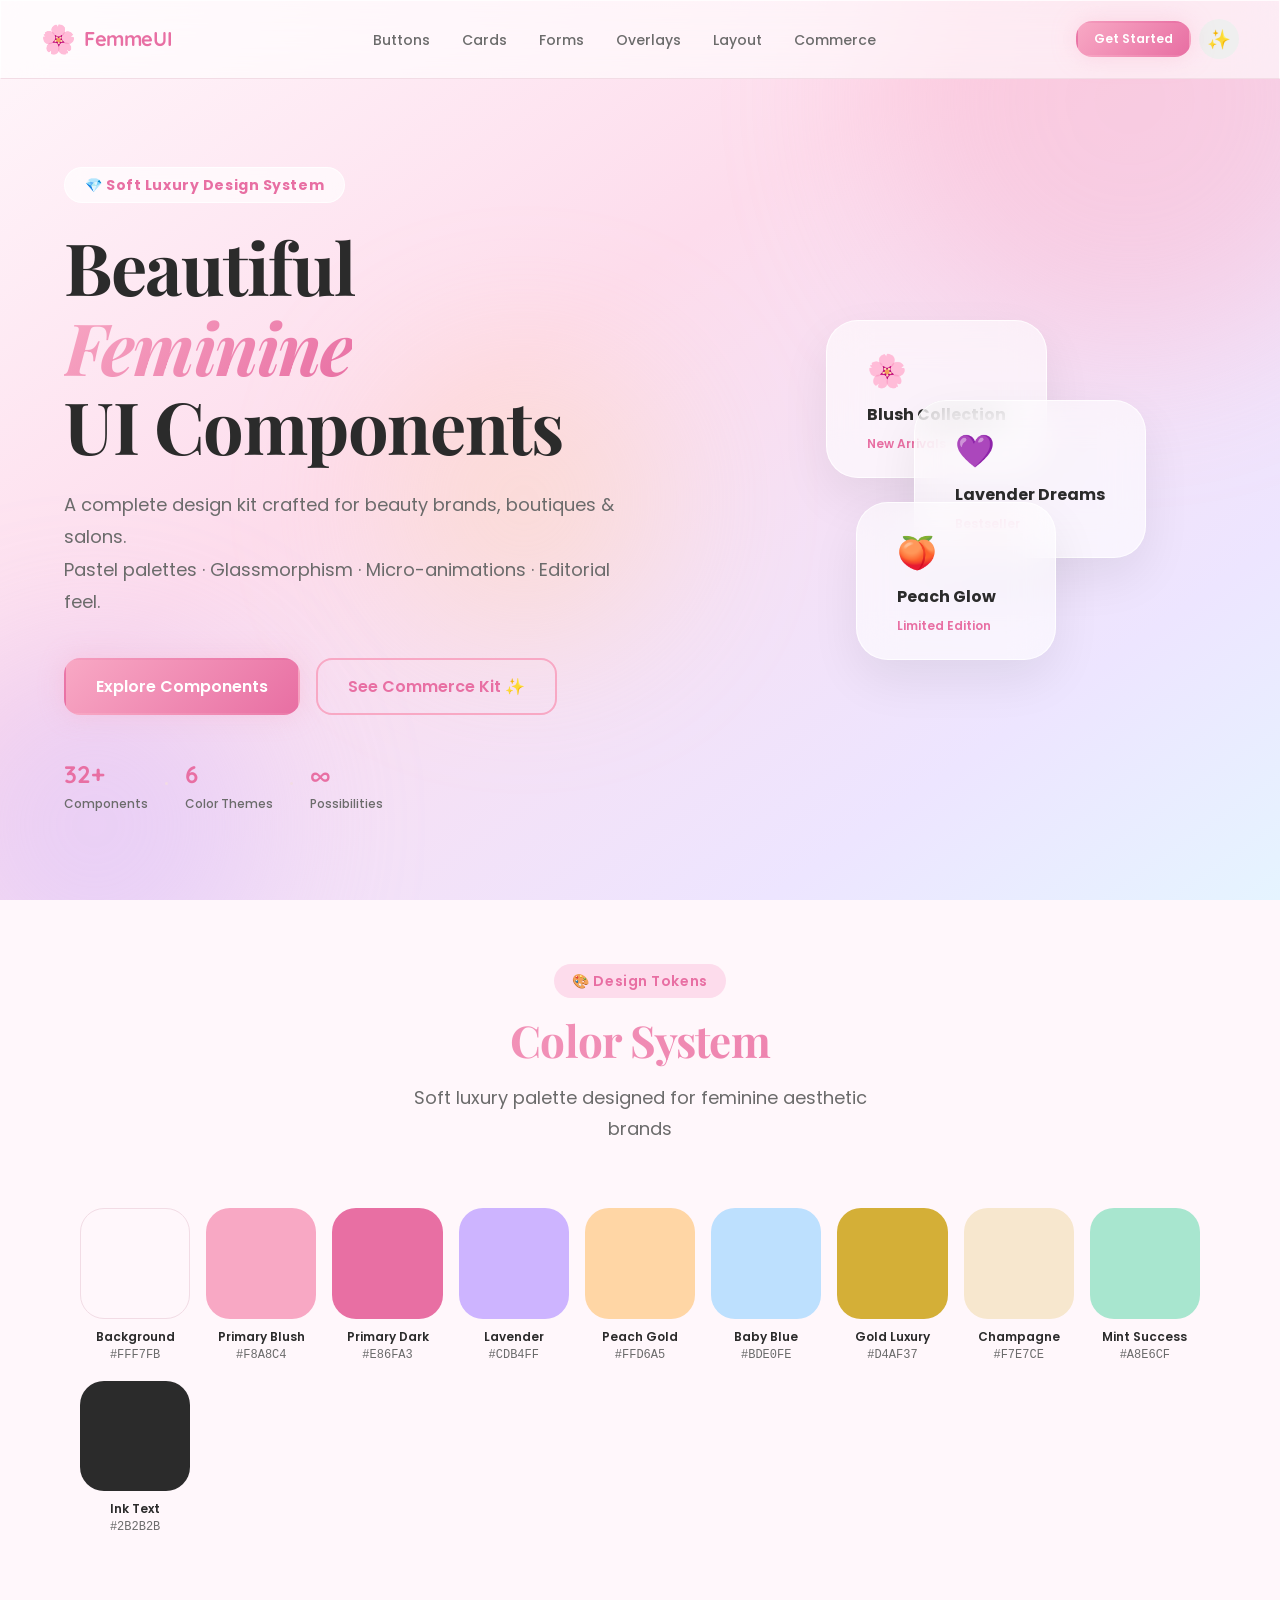
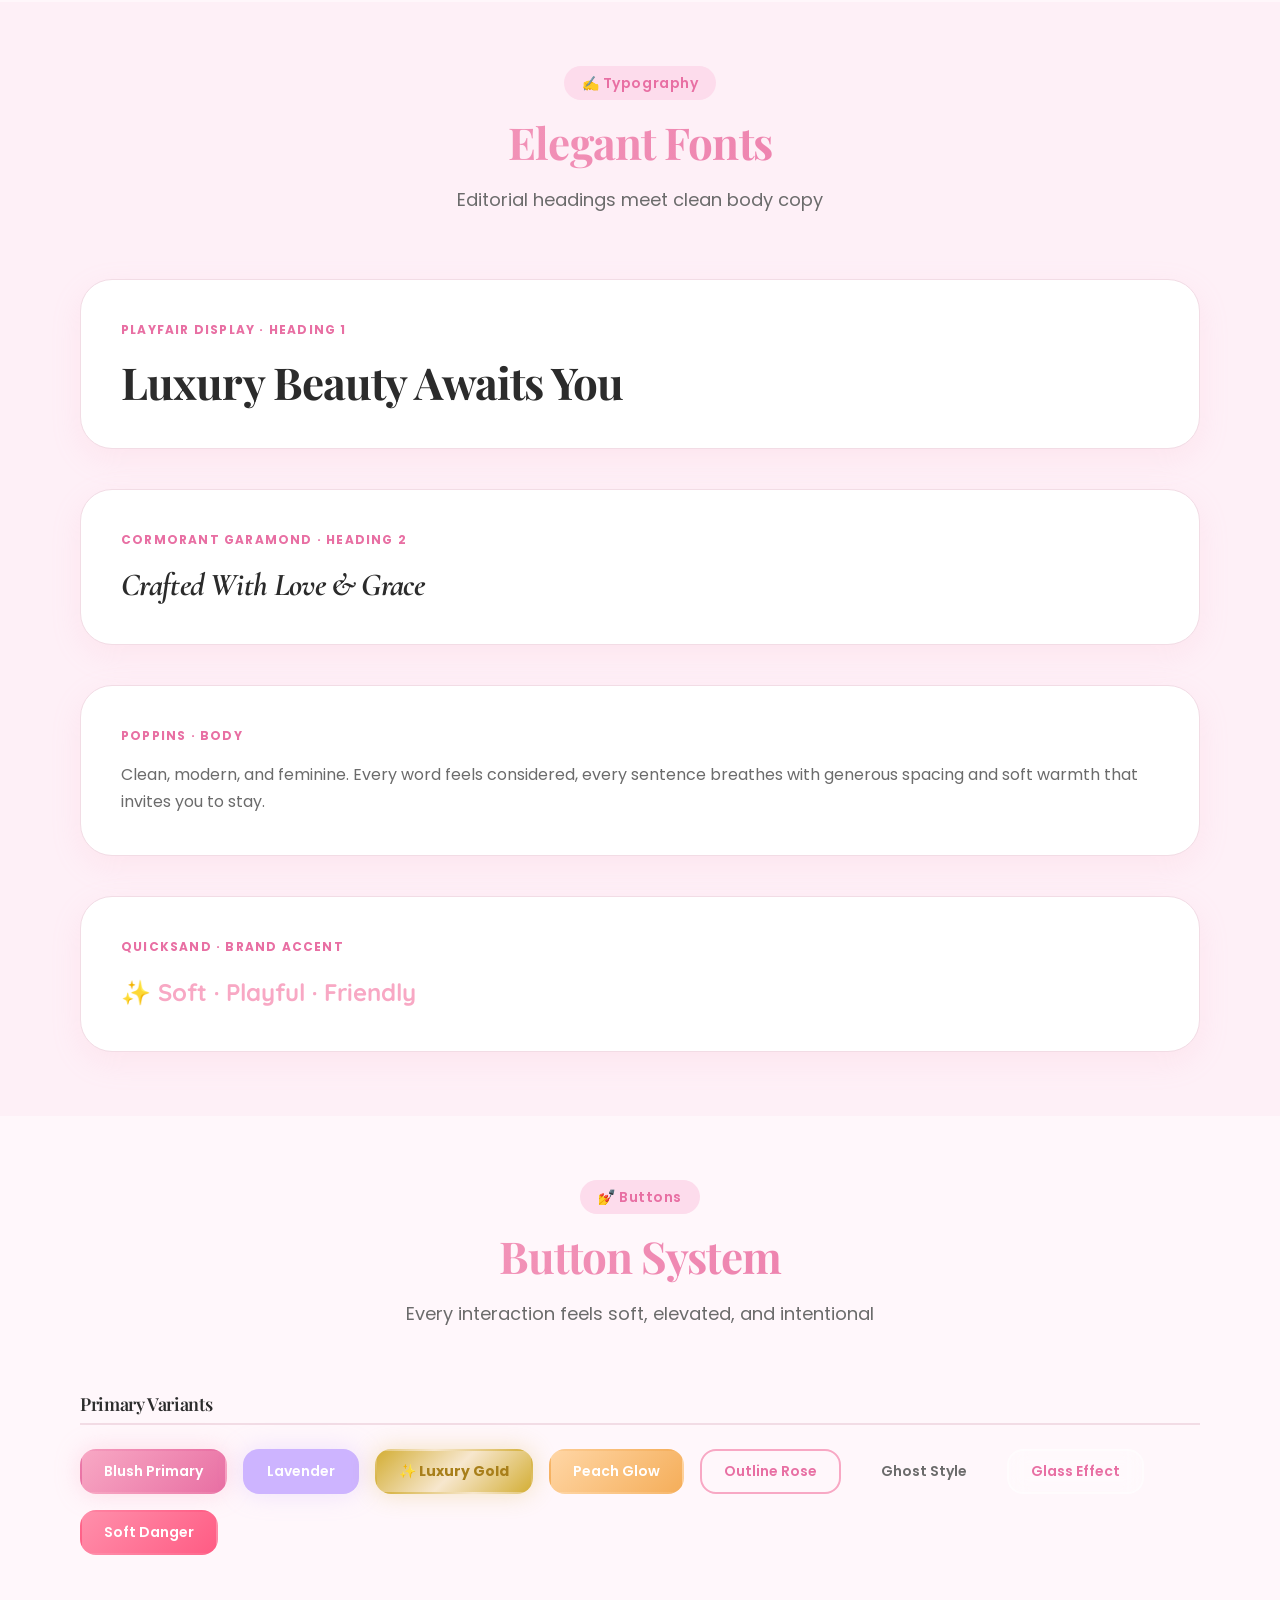
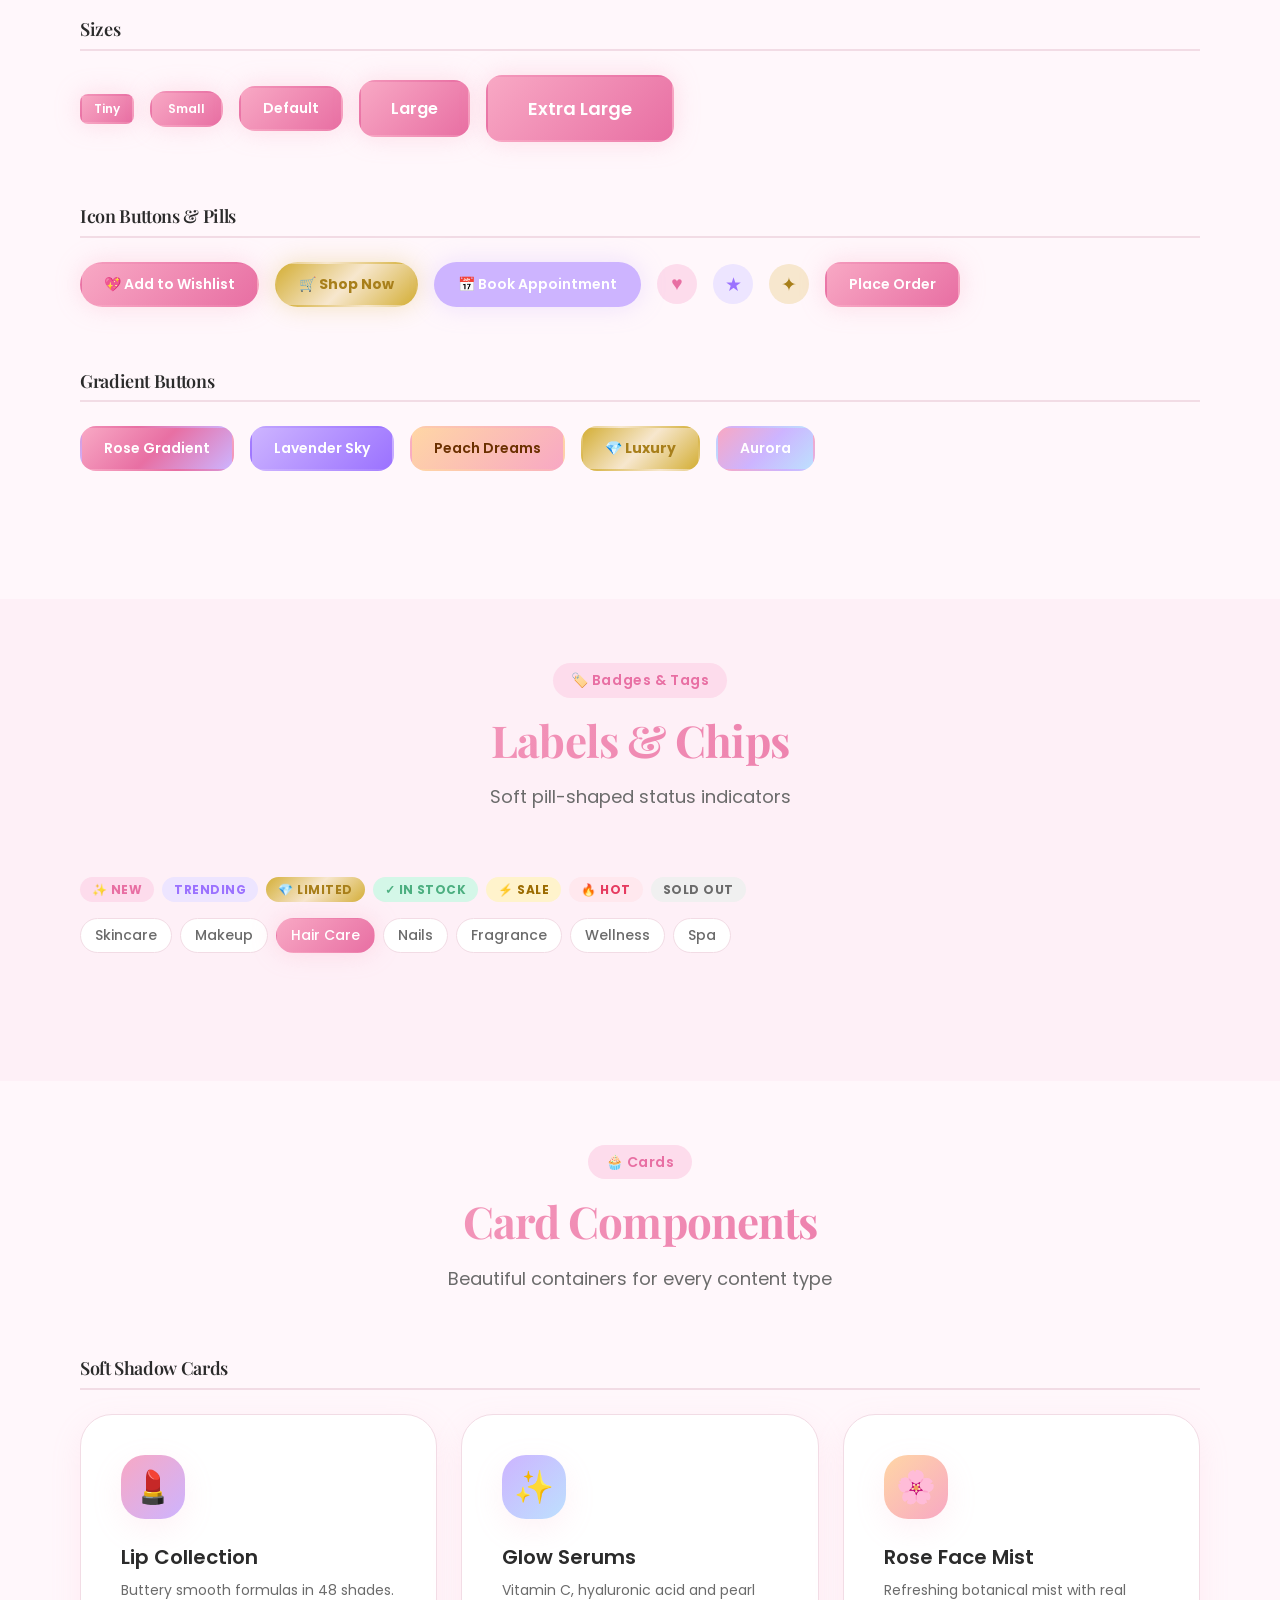
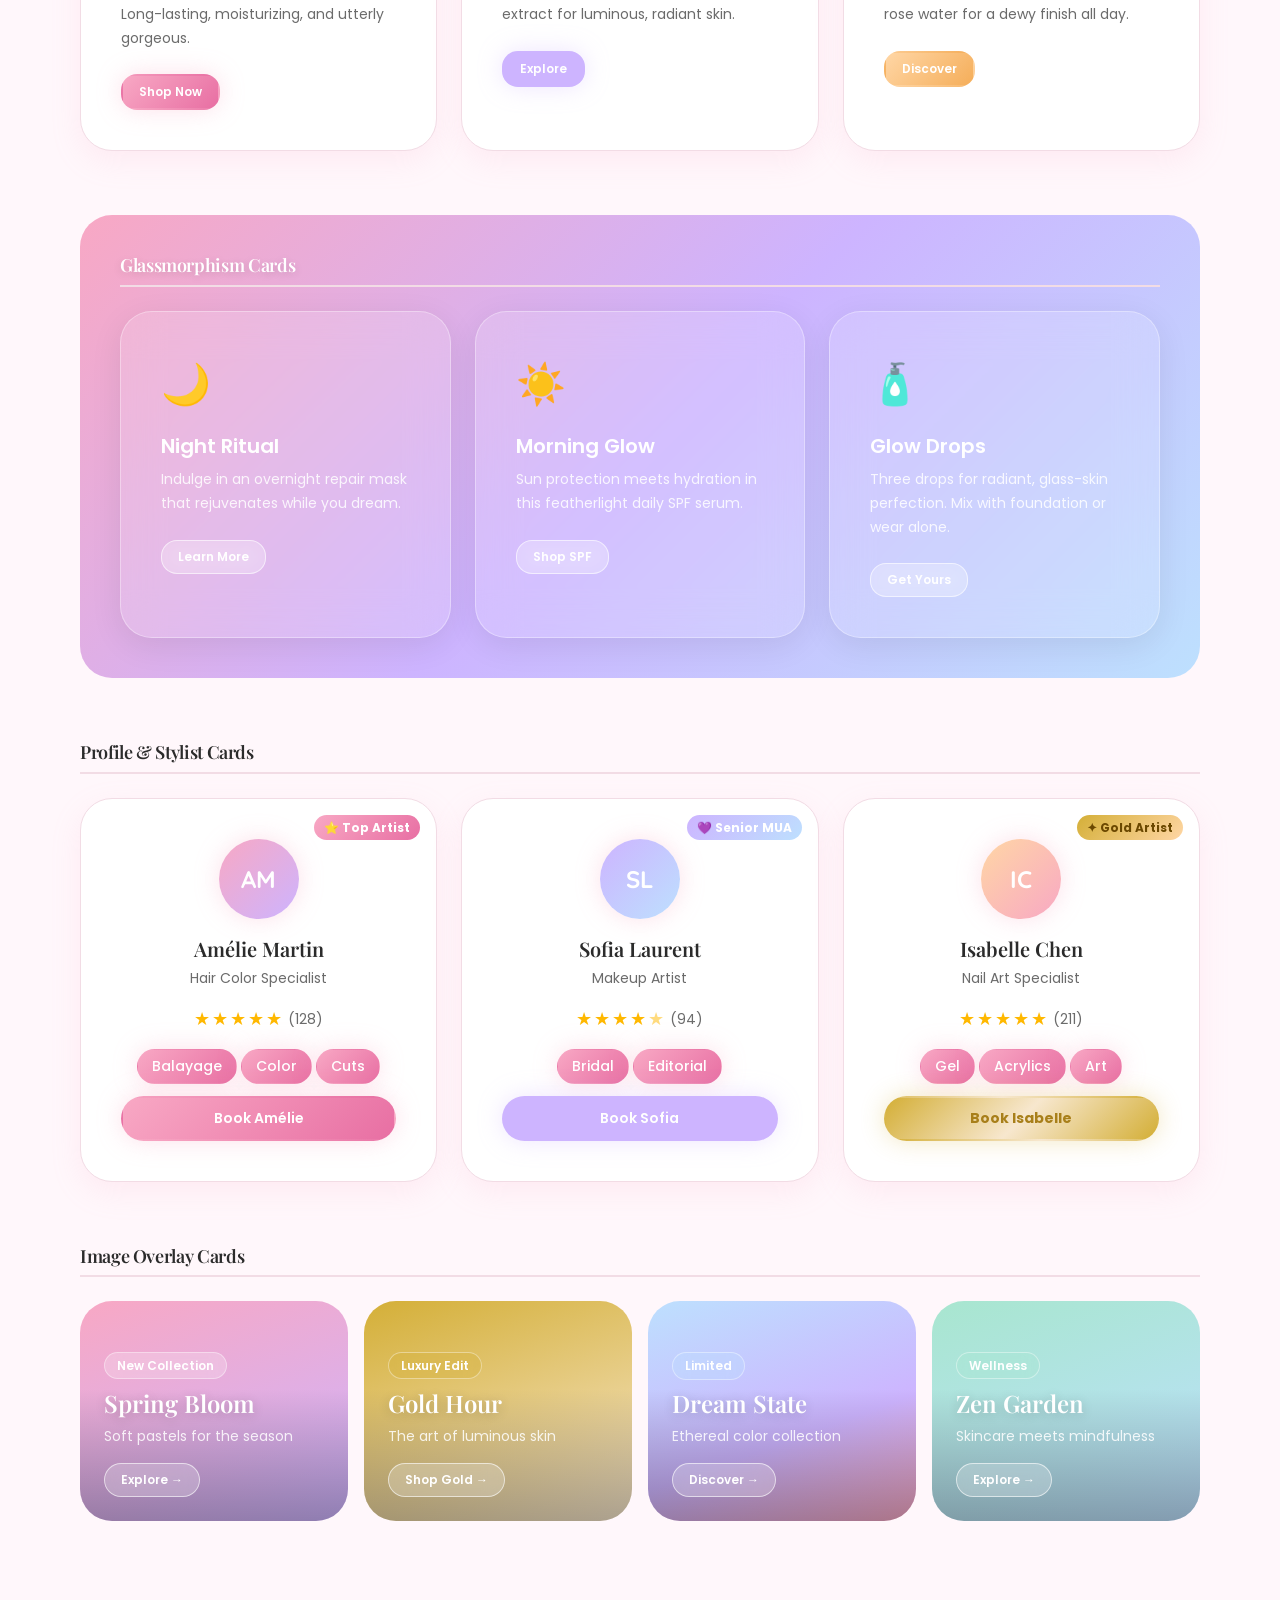
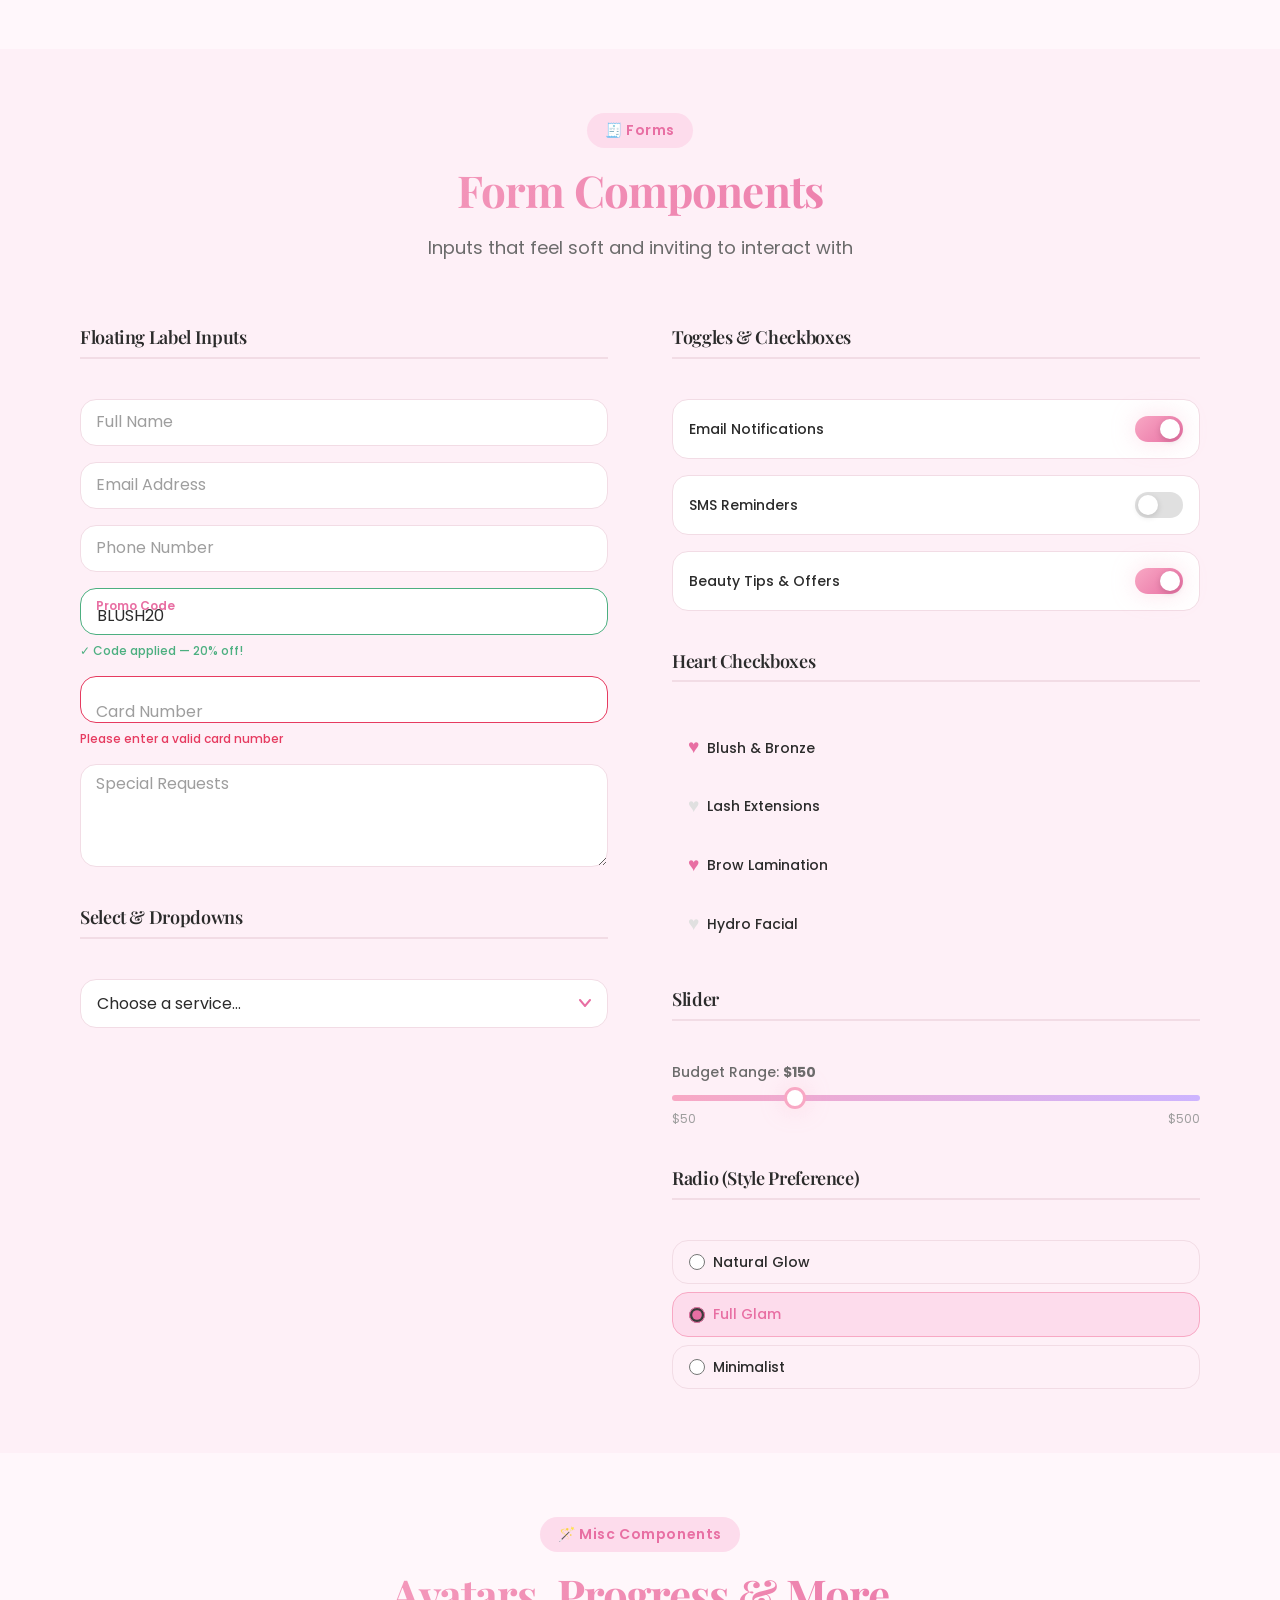
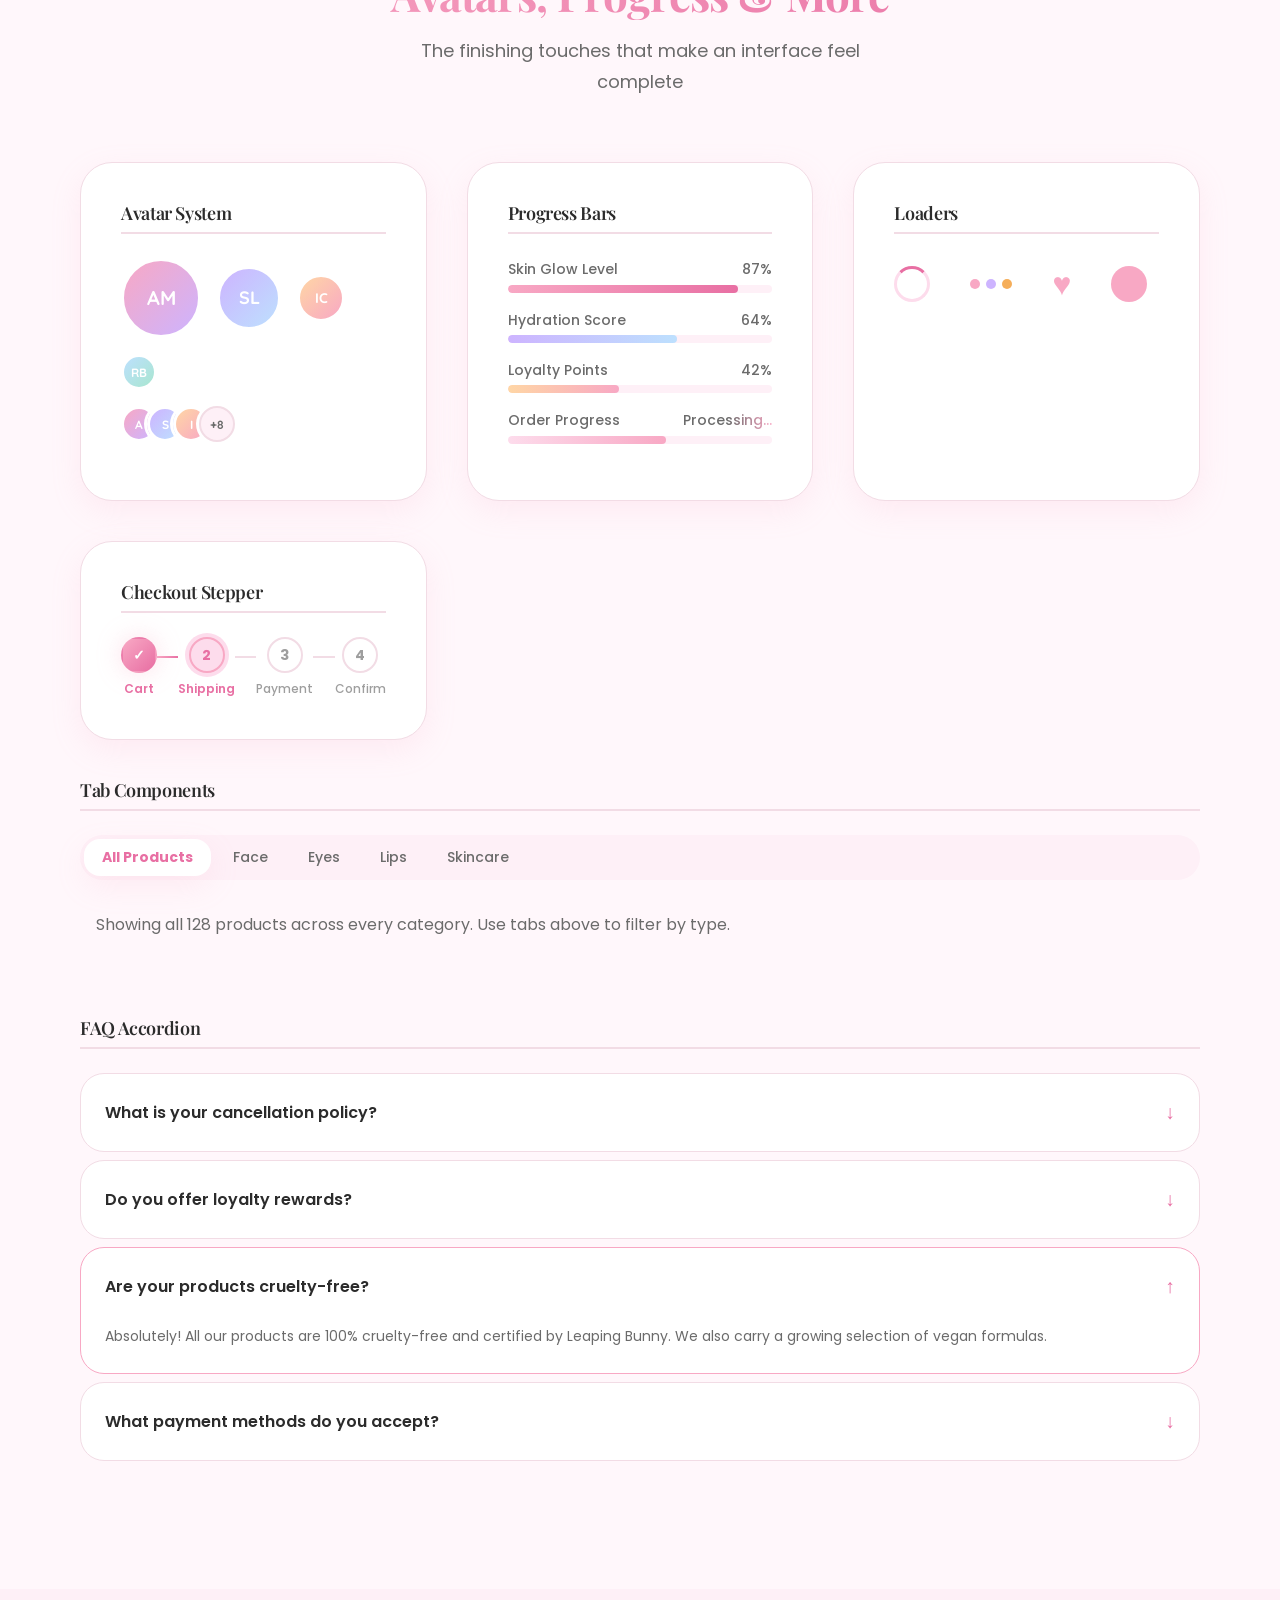
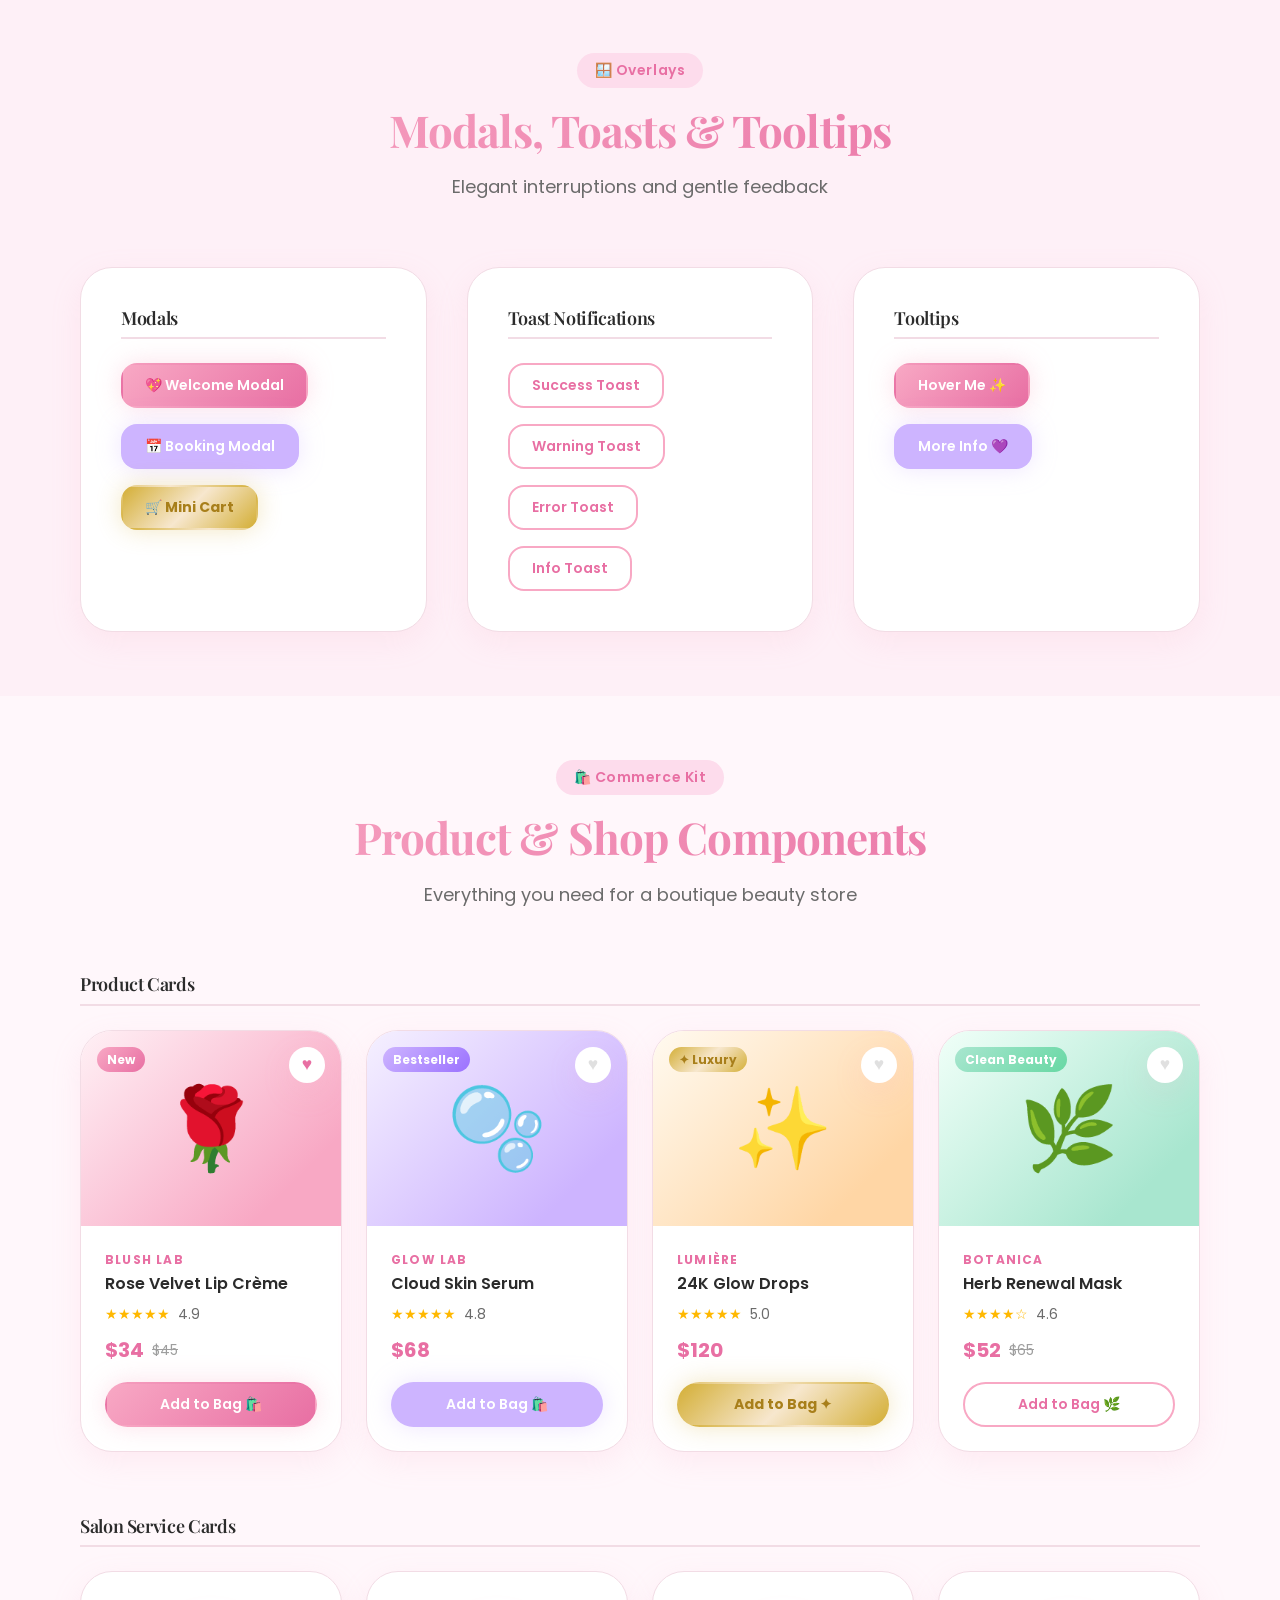
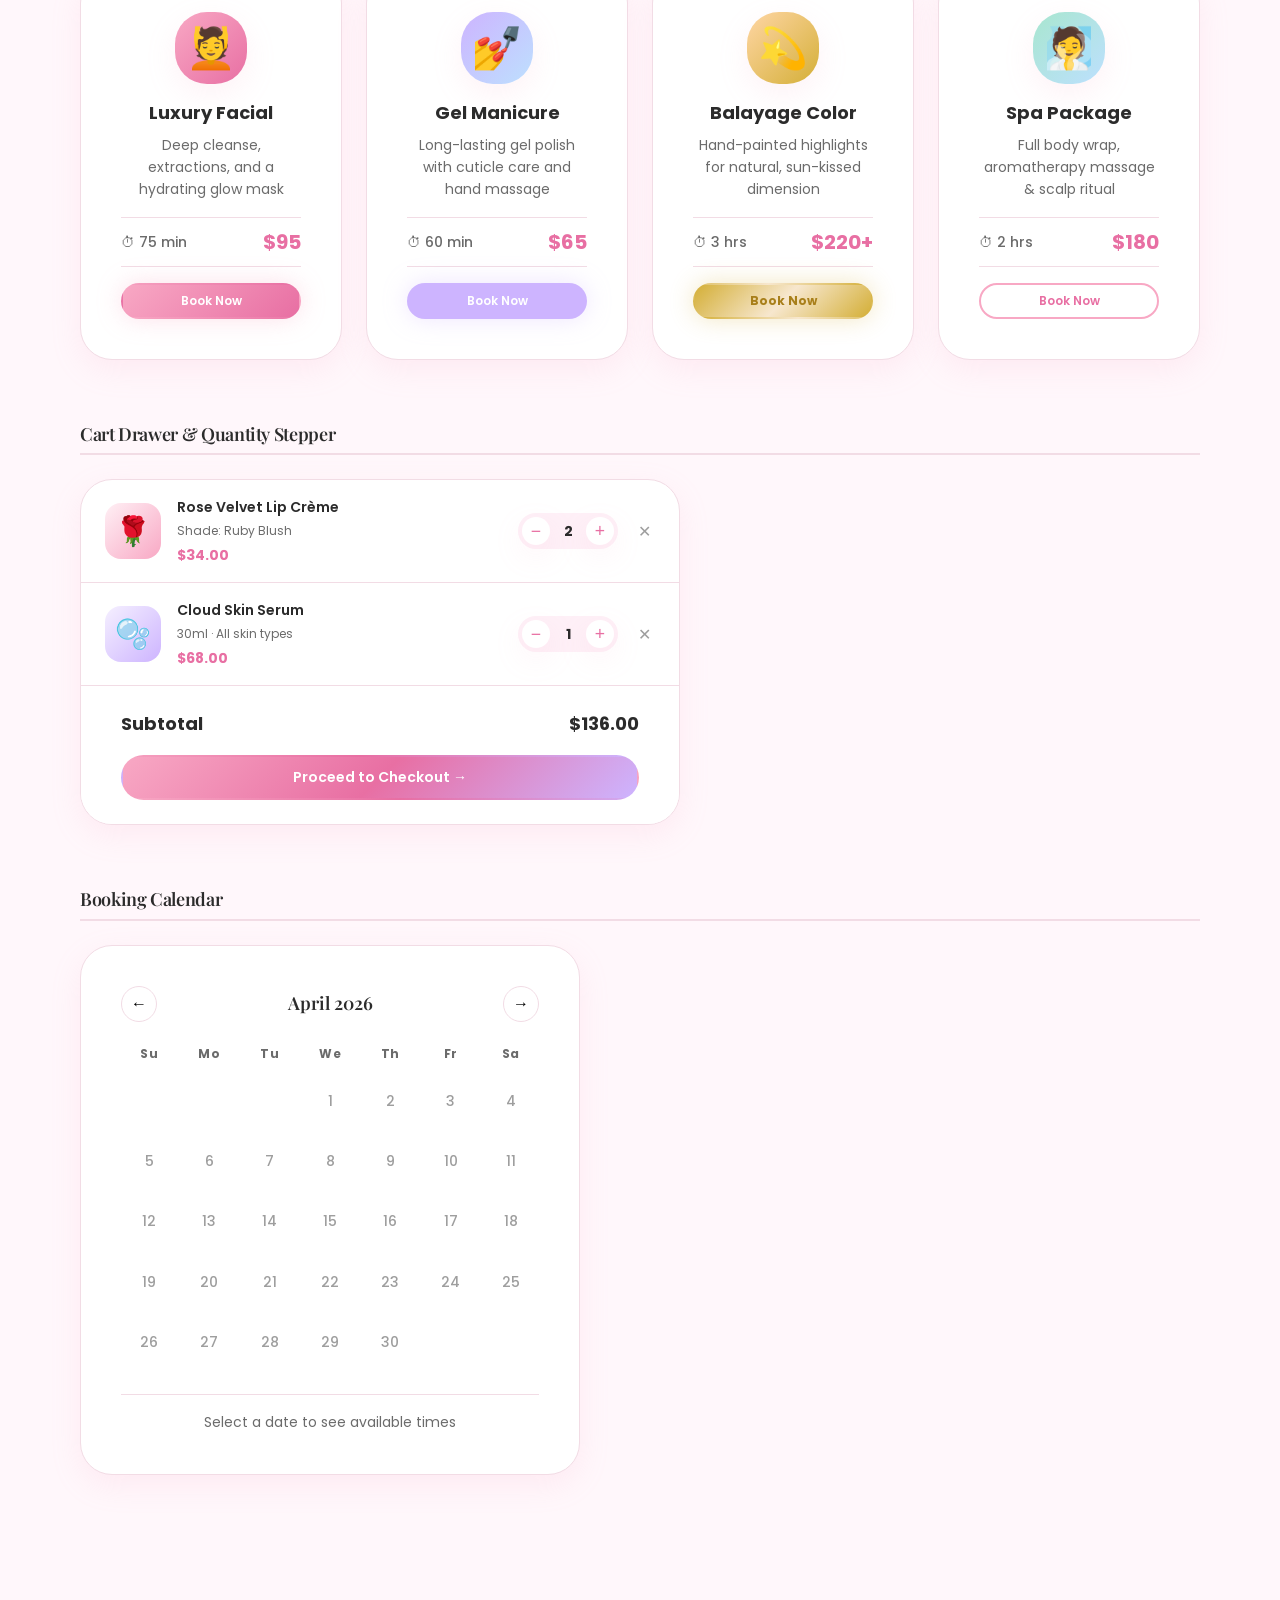
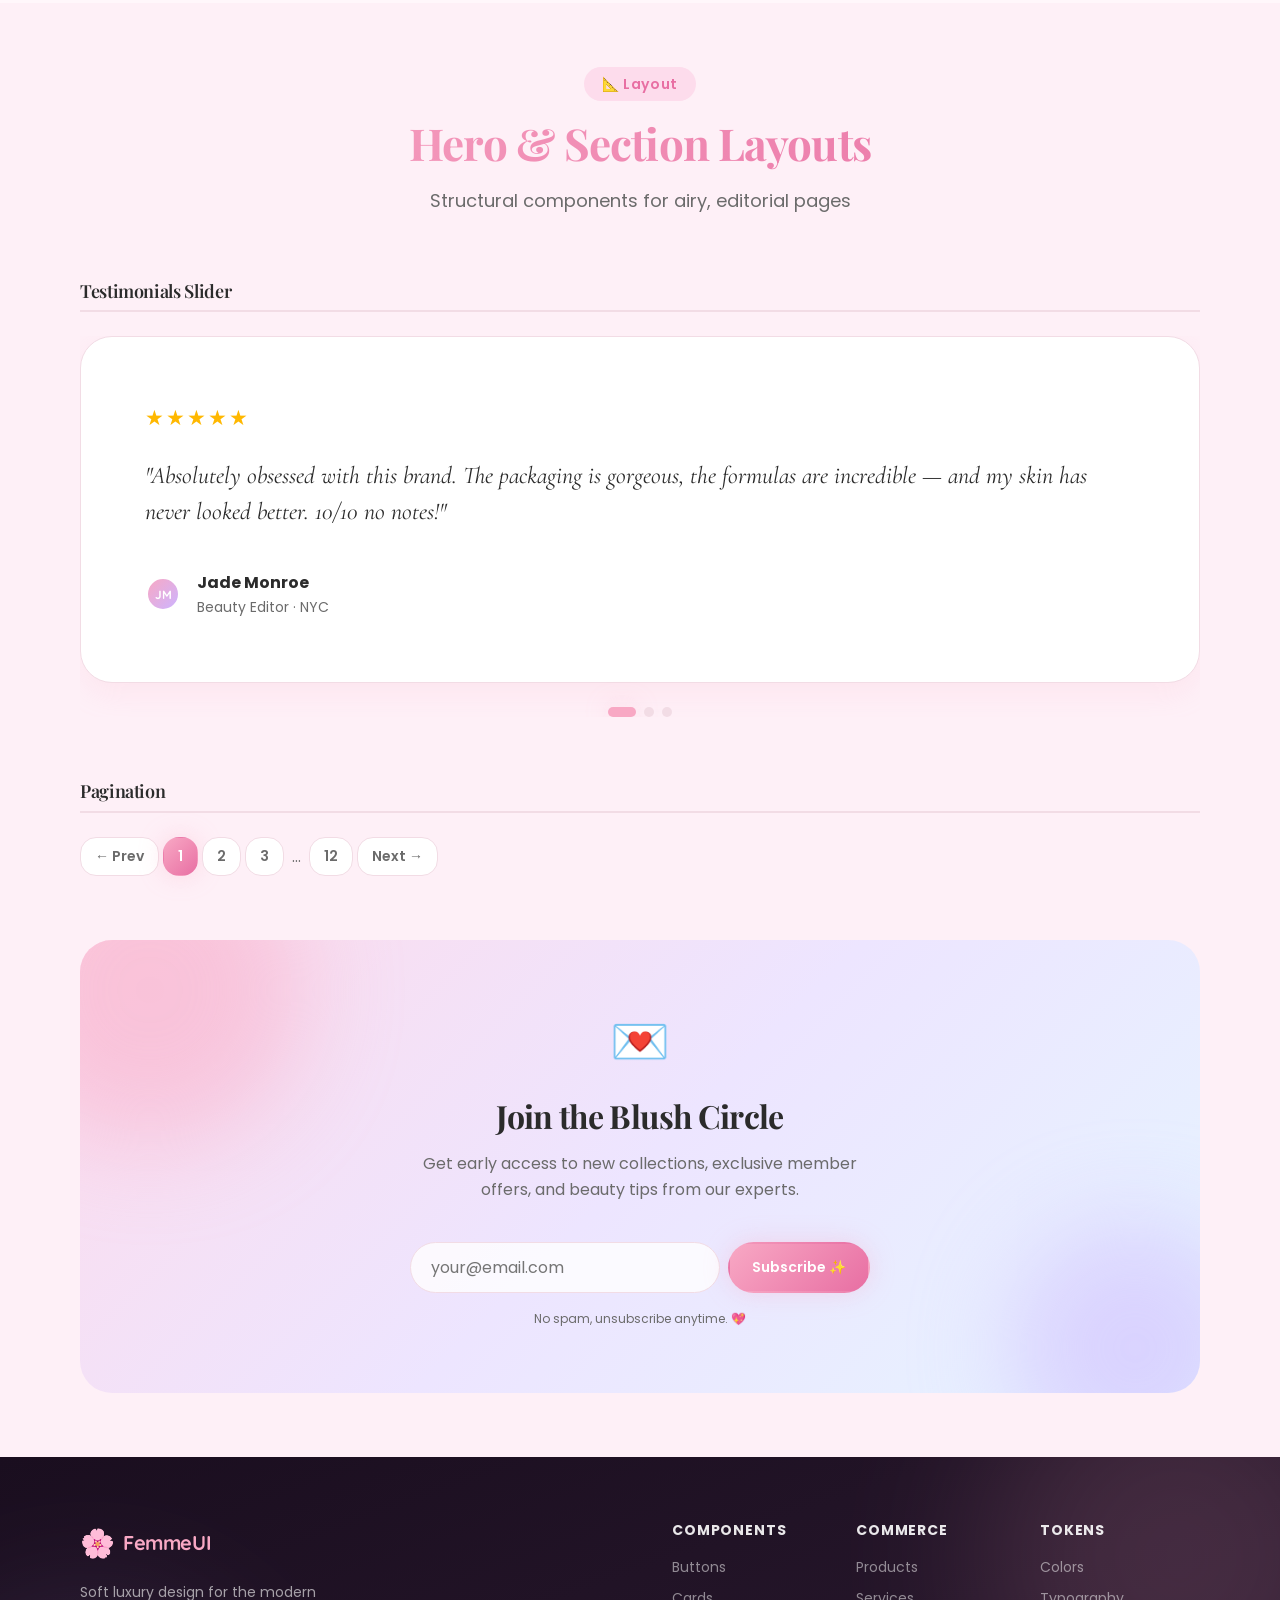
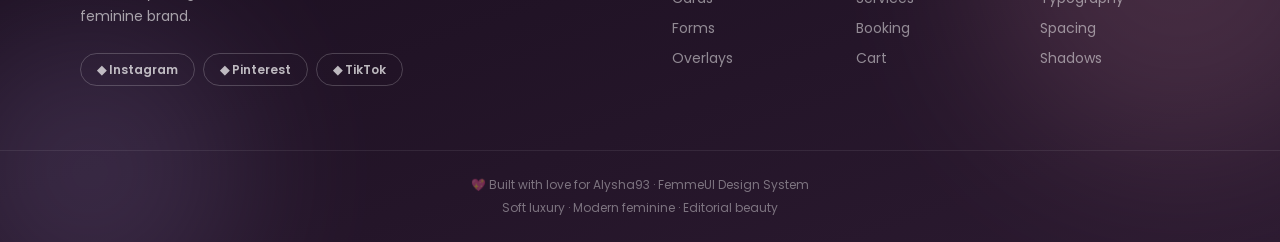
==== index.html @ 5ead7bf0 "Initial commit FemmeUI Soft Luxury Feminine Design System" ====
<!DOCTYPE html>
<html lang="en">
<head>
  <meta charset="UTF-8" />
  <meta name="viewport" content="width=device-width, initial-scale=1.0" />
  <title>💖 Feminine UI Kit — Soft Luxury Design System</title>
  <meta name="description" content="A full feminine UI design system featuring soft luxury components, pastel gradients, glassmorphism, and elegant typography for beauty, boutique, and fashion brands." />
  <link rel="preconnect" href="https://fonts.googleapis.com" />
  <link rel="preconnect" href="https://fonts.gstatic.com" crossorigin />
  <link href="https://fonts.googleapis.com/css2?family=Playfair+Display:ital,wght@0,400;0,600;0,700;1,400;1,600&family=Cormorant+Garamond:ital,wght@0,300;0,400;0,600;1,300;1,400&family=Poppins:wght@300;400;500;600;700&family=Quicksand:wght@400;500;600;700&display=swap" rel="stylesheet" />
  <link rel="stylesheet" href="css/tokens.css" />
  <link rel="stylesheet" href="css/base.css" />
  <link rel="stylesheet" href="css/components.css" />
  <link rel="stylesheet" href="css/animations.css" />
  <link rel="stylesheet" href="css/layout.css" />
</head>
<body>

  <!-- ===== NAVBAR ===== -->
  <nav class="navbar glass" id="main-navbar">
    <div class="navbar-brand">
      <span class="brand-icon">🌸</span>
      <span class="brand-name">FemmeUI</span>
    </div>
    <ul class="navbar-links">
      <li><a href="#buttons" class="nav-link">Buttons</a></li>
      <li><a href="#cards" class="nav-link">Cards</a></li>
      <li><a href="#forms" class="nav-link">Forms</a></li>
      <li><a href="#overlays" class="nav-link">Overlays</a></li>
      <li><a href="#layout" class="nav-link">Layout</a></li>
      <li><a href="#commerce" class="nav-link">Commerce</a></li>
    </ul>
    <div class="navbar-actions">
      <button class="btn btn-primary btn-sm" onclick="openModal('welcome-modal')">Get Started</button>
      <button class="btn-icon" id="theme-toggle" onclick="toggleTheme()" title="Toggle theme">✨</button>
    </div>
    <button class="mobile-menu-btn" onclick="toggleMobileMenu()" id="mobile-menu-btn">☰</button>
  </nav>

  <!-- Mobile Menu -->
  <div class="mobile-menu" id="mobile-menu">
    <a href="#buttons" class="mobile-nav-link" onclick="closeMobileMenu()">Buttons</a>
    <a href="#cards" class="mobile-nav-link" onclick="closeMobileMenu()">Cards</a>
    <a href="#forms" class="mobile-nav-link" onclick="closeMobileMenu()">Forms</a>
    <a href="#overlays" class="mobile-nav-link" onclick="closeMobileMenu()">Overlays</a>
    <a href="#layout" class="mobile-nav-link" onclick="closeMobileMenu()">Layout</a>
    <a href="#commerce" class="mobile-nav-link" onclick="closeMobileMenu()">Commerce</a>
  </div>

  <!-- ===== HERO SECTION ===== -->
  <section class="hero" id="hero">
    <div class="hero-bg-orbs">
      <div class="orb orb-1"></div>
      <div class="orb orb-2"></div>
      <div class="orb orb-3"></div>
    </div>
    <div class="hero-content reveal">
      <div class="hero-badge">
        <span>💎 Soft Luxury Design System</span>
      </div>
      <h1 class="hero-title">
        Beautiful <em>Feminine</em><br/>UI Components
      </h1>
      <p class="hero-subtitle">
        A complete design kit crafted for beauty brands, boutiques &amp; salons.<br/>
        Pastel palettes · Glassmorphism · Micro-animations · Editorial feel.
      </p>
      <div class="hero-actions">
        <button class="btn btn-primary btn-lg" onclick="document.getElementById('buttons').scrollIntoView({behavior:'smooth'})">
          Explore Components
        </button>
        <button class="btn btn-outline btn-lg" onclick="document.getElementById('commerce').scrollIntoView({behavior:'smooth'})">
          See Commerce Kit ✨
        </button>
      </div>
      <div class="hero-stats">
        <div class="stat-item"><span class="stat-num">32+</span><span class="stat-label">Components</span></div>
        <div class="stat-dot">·</div>
        <div class="stat-item"><span class="stat-num">6</span><span class="stat-label">Color Themes</span></div>
        <div class="stat-dot">·</div>
        <div class="stat-item"><span class="stat-num">∞</span><span class="stat-label">Possibilities</span></div>
      </div>
    </div>
    <div class="hero-visual reveal-delay">
      <div class="hero-card-stack">
        <div class="floating-card card-1 glass">
          <div class="fc-icon">🌸</div>
          <div class="fc-text">Blush Collection</div>
          <div class="fc-sub">New Arrivals</div>
        </div>
        <div class="floating-card card-2 glass">
          <div class="fc-icon">💜</div>
          <div class="fc-text">Lavender Dreams</div>
          <div class="fc-sub">Bestseller</div>
        </div>
        <div class="floating-card card-3 glass">
          <div class="fc-icon">🍑</div>
          <div class="fc-text">Peach Glow</div>
          <div class="fc-sub">Limited Edition</div>
        </div>
      </div>
    </div>
  </section>

  <!-- ===== COLOR SYSTEM ===== -->
  <section class="section" id="colors">
    <div class="container">
      <div class="section-header reveal">
        <div class="section-tag">🎨 Design Tokens</div>
        <h2 class="section-title">Color System</h2>
        <p class="section-subtitle">Soft luxury palette designed for feminine aesthetic brands</p>
      </div>
      <div class="color-grid reveal">
        <div class="color-swatch" style="--swatch:#FFF7FB">
          <div class="swatch-color" style="background:#FFF7FB;border:1px solid #F2DCE5"></div>
          <div class="swatch-name">Background</div>
          <div class="swatch-hex">#FFF7FB</div>
        </div>
        <div class="color-swatch" style="--swatch:#F8A8C4">
          <div class="swatch-color" style="background:#F8A8C4"></div>
          <div class="swatch-name">Primary Blush</div>
          <div class="swatch-hex">#F8A8C4</div>
        </div>
        <div class="color-swatch">
          <div class="swatch-color" style="background:#E86FA3"></div>
          <div class="swatch-name">Primary Dark</div>
          <div class="swatch-hex">#E86FA3</div>
        </div>
        <div class="color-swatch">
          <div class="swatch-color" style="background:#CDB4FF"></div>
          <div class="swatch-name">Lavender</div>
          <div class="swatch-hex">#CDB4FF</div>
        </div>
        <div class="color-swatch">
          <div class="swatch-color" style="background:#FFD6A5"></div>
          <div class="swatch-name">Peach Gold</div>
          <div class="swatch-hex">#FFD6A5</div>
        </div>
        <div class="color-swatch">
          <div class="swatch-color" style="background:#BDE0FE"></div>
          <div class="swatch-name">Baby Blue</div>
          <div class="swatch-hex">#BDE0FE</div>
        </div>
        <div class="color-swatch">
          <div class="swatch-color" style="background:#D4AF37"></div>
          <div class="swatch-name">Gold Luxury</div>
          <div class="swatch-hex">#D4AF37</div>
        </div>
        <div class="color-swatch">
          <div class="swatch-color" style="background:#F7E7CE"></div>
          <div class="swatch-name">Champagne</div>
          <div class="swatch-hex">#F7E7CE</div>
        </div>
        <div class="color-swatch">
          <div class="swatch-color" style="background:#A8E6CF"></div>
          <div class="swatch-name">Mint Success</div>
          <div class="swatch-hex">#A8E6CF</div>
        </div>
        <div class="color-swatch">
          <div class="swatch-color" style="background:#2B2B2B"></div>
          <div class="swatch-name">Ink Text</div>
          <div class="swatch-hex">#2B2B2B</div>
        </div>
      </div>
    </div>
  </section>

  <!-- ===== TYPOGRAPHY ===== -->
  <section class="section section-alt" id="typography">
    <div class="container">
      <div class="section-header reveal">
        <div class="section-tag">✍️ Typography</div>
        <h2 class="section-title">Elegant Fonts</h2>
        <p class="section-subtitle">Editorial headings meet clean body copy</p>
      </div>
      <div class="type-showcase reveal">
        <div class="type-sample">
          <div class="type-meta">Playfair Display · Heading 1</div>
          <h1 class="type-h1" style="font-family:'Playfair Display',serif">Luxury Beauty Awaits You</h1>
        </div>
        <div class="type-sample">
          <div class="type-meta">Cormorant Garamond · Heading 2</div>
          <h2 class="type-h2" style="font-family:'Cormorant Garamond',serif;font-style:italic">Crafted With Love &amp; Grace</h2>
        </div>
        <div class="type-sample">
          <div class="type-meta">Poppins · Body</div>
          <p class="type-body" style="font-family:'Poppins',sans-serif">Clean, modern, and feminine. Every word feels considered, every sentence breathes with generous spacing and soft warmth that invites you to stay.</p>
        </div>
        <div class="type-sample">
          <div class="type-meta">Quicksand · Brand Accent</div>
          <p class="type-brand" style="font-family:'Quicksand',sans-serif;font-weight:700;font-size:1.5rem;color:var(--primary)">✨ Soft · Playful · Friendly</p>
        </div>
      </div>
    </div>
  </section>

  <!-- ===== BUTTONS ===== -->
  <section class="section" id="buttons">
    <div class="container">
      <div class="section-header reveal">
        <div class="section-tag">💅 Buttons</div>
        <h2 class="section-title">Button System</h2>
        <p class="section-subtitle">Every interaction feels soft, elevated, and intentional</p>
      </div>

      <div class="component-group reveal">
        <h3 class="group-title">Primary Variants</h3>
        <div class="btn-showcase">
          <button class="btn btn-primary">Blush Primary</button>
          <button class="btn btn-secondary">Lavender</button>
          <button class="btn btn-gold">✨ Luxury Gold</button>
          <button class="btn btn-peach">Peach Glow</button>
          <button class="btn btn-outline">Outline Rose</button>
          <button class="btn btn-ghost">Ghost Style</button>
          <button class="btn btn-glass">Glass Effect</button>
          <button class="btn btn-danger">Soft Danger</button>
        </div>
      </div>

      <div class="component-group reveal">
        <h3 class="group-title">Sizes</h3>
        <div class="btn-showcase align-center">
          <button class="btn btn-primary btn-xs">Tiny</button>
          <button class="btn btn-primary btn-sm">Small</button>
          <button class="btn btn-primary">Default</button>
          <button class="btn btn-primary btn-lg">Large</button>
          <button class="btn btn-primary btn-xl">Extra Large</button>
        </div>
      </div>

      <div class="component-group reveal">
        <h3 class="group-title">Icon Buttons &amp; Pills</h3>
        <div class="btn-showcase">
          <button class="btn btn-primary btn-pill">💖 Add to Wishlist</button>
          <button class="btn btn-gold btn-pill">🛒 Shop Now</button>
          <button class="btn btn-secondary btn-pill">📅 Book Appointment</button>
          <button class="btn-icon btn-icon-primary">♥</button>
          <button class="btn-icon btn-icon-secondary">★</button>
          <button class="btn-icon btn-icon-gold">✦</button>
          <button class="btn btn-primary btn-loading" id="loading-btn" onclick="triggerLoadingDemo()">
            <span class="btn-text">Place Order</span>
            <span class="btn-spinner hidden"></span>
          </button>
        </div>
      </div>

      <div class="component-group reveal">
        <h3 class="group-title">Gradient Buttons</h3>
        <div class="btn-showcase">
          <button class="btn btn-gradient-rose">Rose Gradient</button>
          <button class="btn btn-gradient-lavender">Lavender Sky</button>
          <button class="btn btn-gradient-peach">Peach Dreams</button>
          <button class="btn btn-gradient-luxury">💎 Luxury</button>
          <button class="btn btn-gradient-aurora">Aurora</button>
        </div>
      </div>
    </div>
  </section>

  <!-- ===== BADGES & TAGS ===== -->
  <section class="section section-alt" id="badges">
    <div class="container">
      <div class="section-header reveal">
        <div class="section-tag">🏷️ Badges & Tags</div>
        <h2 class="section-title">Labels &amp; Chips</h2>
        <p class="section-subtitle">Soft pill-shaped status indicators</p>
      </div>
      <div class="component-group reveal">
        <div class="badge-showcase">
          <span class="badge badge-primary">✨ New</span>
          <span class="badge badge-secondary">Trending</span>
          <span class="badge badge-gold">💎 Limited</span>
          <span class="badge badge-success">✓ In Stock</span>
          <span class="badge badge-warning">⚡ Sale</span>
          <span class="badge badge-danger">🔥 Hot</span>
          <span class="badge badge-muted">Sold Out</span>
        </div>
        <div class="tag-showcase">
          <span class="tag" onclick="toggleTag(this)">Skincare</span>
          <span class="tag" onclick="toggleTag(this)">Makeup</span>
          <span class="tag active" onclick="toggleTag(this)">Hair Care</span>
          <span class="tag" onclick="toggleTag(this)">Nails</span>
          <span class="tag" onclick="toggleTag(this)">Fragrance</span>
          <span class="tag" onclick="toggleTag(this)">Wellness</span>
          <span class="tag" onclick="toggleTag(this)">Spa</span>
        </div>
      </div>
    </div>
  </section>

  <!-- ===== CARDS ===== -->
  <section class="section" id="cards">
    <div class="container">
      <div class="section-header reveal">
        <div class="section-tag">🧁 Cards</div>
        <h2 class="section-title">Card Components</h2>
        <p class="section-subtitle">Beautiful containers for every content type</p>
      </div>

      <!-- Standard Cards -->
      <div class="component-group reveal">
        <h3 class="group-title">Soft Shadow Cards</h3>
        <div class="card-grid">
          <div class="card card-soft">
            <div class="card-icon-wrap" style="background:linear-gradient(135deg,#F8A8C4,#CDB4FF)">💄</div>
            <h4 class="card-title">Lip Collection</h4>
            <p class="card-text">Buttery smooth formulas in 48 shades. Long-lasting, moisturizing, and utterly gorgeous.</p>
            <button class="btn btn-primary btn-sm">Shop Now</button>
          </div>
          <div class="card card-soft">
            <div class="card-icon-wrap" style="background:linear-gradient(135deg,#CDB4FF,#BDE0FE)">✨</div>
            <h4 class="card-title">Glow Serums</h4>
            <p class="card-text">Vitamin C, hyaluronic acid and pearl extract for luminous, radiant skin.</p>
            <button class="btn btn-secondary btn-sm">Explore</button>
          </div>
          <div class="card card-soft">
            <div class="card-icon-wrap" style="background:linear-gradient(135deg,#FFD6A5,#F8A8C4)">🌸</div>
            <h4 class="card-title">Rose Face Mist</h4>
            <p class="card-text">Refreshing botanical mist with real rose water for a dewy finish all day.</p>
            <button class="btn btn-peach btn-sm">Discover</button>
          </div>
        </div>
      </div>

      <!-- Glassmorphism Cards -->
      <div class="component-group reveal" style="background:linear-gradient(135deg,#F8A8C4 0%,#CDB4FF 50%,#BDE0FE 100%);border-radius:var(--radius-xl);padding:var(--space-xl)">
        <h3 class="group-title" style="color:#fff;text-shadow:0 2px 8px rgba(0,0,0,0.15)">Glassmorphism Cards</h3>
        <div class="card-grid">
          <div class="card card-glass">
            <div class="glass-icon">🌙</div>
            <h4 class="card-title" style="color:#fff">Night Ritual</h4>
            <p class="card-text" style="color:rgba(255,255,255,0.85)">Indulge in an overnight repair mask that rejuvenates while you dream.</p>
            <button class="btn btn-glass-white btn-sm">Learn More</button>
          </div>
          <div class="card card-glass">
            <div class="glass-icon">☀️</div>
            <h4 class="card-title" style="color:#fff">Morning Glow</h4>
            <p class="card-text" style="color:rgba(255,255,255,0.85)">Sun protection meets hydration in this featherlight daily SPF serum.</p>
            <button class="btn btn-glass-white btn-sm">Shop SPF</button>
          </div>
          <div class="card card-glass">
            <div class="glass-icon">🧴</div>
            <h4 class="card-title" style="color:#fff">Glow Drops</h4>
            <p class="card-text" style="color:rgba(255,255,255,0.85)">Three drops for radiant, glass-skin perfection. Mix with foundation or wear alone.</p>
            <button class="btn btn-glass-white btn-sm">Get Yours</button>
          </div>
        </div>
      </div>

      <!-- Profile Cards -->
      <div class="component-group reveal">
        <h3 class="group-title">Profile &amp; Stylist Cards</h3>
        <div class="profile-card-grid">
          <div class="profile-card">
            <div class="profile-avatar" style="background:linear-gradient(135deg,#F8A8C4,#CDB4FF)">
              <span>AM</span>
            </div>
            <div class="profile-badge">⭐ Top Artist</div>
            <h4 class="profile-name">Amélie Martin</h4>
            <p class="profile-role">Hair Color Specialist</p>
            <div class="rating">
              <span class="star filled">★</span><span class="star filled">★</span><span class="star filled">★</span><span class="star filled">★</span><span class="star filled">★</span>
              <span class="rating-count">(128)</span>
            </div>
            <div class="profile-tags">
              <span class="tag active">Balayage</span>
              <span class="tag active">Color</span>
              <span class="tag active">Cuts</span>
            </div>
            <button class="btn btn-primary btn-pill" style="width:100%;margin-top:12px">Book Amélie</button>
          </div>
          <div class="profile-card">
            <div class="profile-avatar" style="background:linear-gradient(135deg,#CDB4FF,#BDE0FE)">
              <span>SL</span>
            </div>
            <div class="profile-badge" style="background:linear-gradient(135deg,#CDB4FF,#BDE0FE);color:#fff">💜 Senior MUA</div>
            <h4 class="profile-name">Sofia Laurent</h4>
            <p class="profile-role">Makeup Artist</p>
            <div class="rating">
              <span class="star filled">★</span><span class="star filled">★</span><span class="star filled">★</span><span class="star filled">★</span><span class="star half">★</span>
              <span class="rating-count">(94)</span>
            </div>
            <div class="profile-tags">
              <span class="tag active">Bridal</span>
              <span class="tag active">Editorial</span>
            </div>
            <button class="btn btn-secondary btn-pill" style="width:100%;margin-top:12px">Book Sofia</button>
          </div>
          <div class="profile-card">
            <div class="profile-avatar" style="background:linear-gradient(135deg,#FFD6A5,#F8A8C4)">
              <span>IC</span>
            </div>
            <div class="profile-badge" style="background:linear-gradient(135deg,#D4AF37,#FFD6A5);color:#6B4800">✦ Gold Artist</div>
            <h4 class="profile-name">Isabelle Chen</h4>
            <p class="profile-role">Nail Art Specialist</p>
            <div class="rating">
              <span class="star filled">★</span><span class="star filled">★</span><span class="star filled">★</span><span class="star filled">★</span><span class="star filled">★</span>
              <span class="rating-count">(211)</span>
            </div>
            <div class="profile-tags">
              <span class="tag active">Gel</span>
              <span class="tag active">Acrylics</span>
              <span class="tag active">Art</span>
            </div>
            <button class="btn btn-gold btn-pill" style="width:100%;margin-top:12px">Book Isabelle</button>
          </div>
        </div>
      </div>

      <!-- Image Overlay Cards -->
      <div class="component-group reveal">
        <h3 class="group-title">Image Overlay Cards</h3>
        <div class="overlay-card-grid">
          <div class="overlay-card" style="background:linear-gradient(160deg,#F8A8C4 0%,#CDB4FF 100%)">
            <div class="overlay-content">
              <span class="overlay-badge">New Collection</span>
              <h4 class="overlay-title">Spring Bloom</h4>
              <p class="overlay-text">Soft pastels for the season</p>
              <button class="btn btn-glass-white btn-sm btn-pill">Explore →</button>
            </div>
          </div>
          <div class="overlay-card" style="background:linear-gradient(160deg,#D4AF37 0%,#F7E7CE 100%)">
            <div class="overlay-content">
              <span class="overlay-badge" style="background:rgba(212,175,55,0.3)">Luxury Edit</span>
              <h4 class="overlay-title">Gold Hour</h4>
              <p class="overlay-text">The art of luminous skin</p>
              <button class="btn btn-glass-white btn-sm btn-pill">Shop Gold →</button>
            </div>
          </div>
          <div class="overlay-card" style="background:linear-gradient(160deg,#BDE0FE 0%,#CDB4FF 60%,#F8A8C4 100%)">
            <div class="overlay-content">
              <span class="overlay-badge" style="background:rgba(189,224,254,0.3)">Limited</span>
              <h4 class="overlay-title">Dream State</h4>
              <p class="overlay-text">Ethereal color collection</p>
              <button class="btn btn-glass-white btn-sm btn-pill">Discover →</button>
            </div>
          </div>
          <div class="overlay-card" style="background:linear-gradient(160deg,#A8E6CF 0%,#BDE0FE 100%)">
            <div class="overlay-content">
              <span class="overlay-badge" style="background:rgba(168,230,207,0.3)">Wellness</span>
              <h4 class="overlay-title">Zen Garden</h4>
              <p class="overlay-text">Skincare meets mindfulness</p>
              <button class="btn btn-glass-white btn-sm btn-pill">Explore →</button>
            </div>
          </div>
        </div>
      </div>
    </div>
  </section>

  <!-- ===== FORMS ===== -->
  <section class="section section-alt" id="forms">
    <div class="container">
      <div class="section-header reveal">
        <div class="section-tag">🧾 Forms</div>
        <h2 class="section-title">Form Components</h2>
        <p class="section-subtitle">Inputs that feel soft and inviting to interact with</p>
      </div>

      <div class="form-showcase-grid reveal">
        <!-- Left: input demo -->
        <div class="form-demo">
          <h3 class="group-title">Floating Label Inputs</h3>

          <div class="form-group">
            <input class="input-soft" id="input-name" type="text" placeholder=" " />
            <label class="input-label" for="input-name">Full Name</label>
          </div>
          <div class="form-group">
            <input class="input-soft" id="input-email" type="email" placeholder=" " />
            <label class="input-label" for="input-email">Email Address</label>
          </div>
          <div class="form-group">
            <input class="input-soft" id="input-phone" type="tel" placeholder=" " />
            <label class="input-label" for="input-phone">Phone Number</label>
          </div>
          <div class="form-group">
            <input class="input-soft input-success" id="input-promo" type="text" value="BLUSH20" placeholder=" " />
            <label class="input-label float" for="input-promo">Promo Code</label>
            <span class="input-hint success">✓ Code applied — 20% off!</span>
          </div>
          <div class="form-group">
            <input class="input-soft input-error" id="input-card" type="text" placeholder=" " />
            <label class="input-label" for="input-card">Card Number</label>
            <span class="input-hint error">Please enter a valid card number</span>
          </div>
          <div class="form-group">
            <textarea class="input-soft textarea-soft" id="textarea-msg" placeholder=" " rows="3"></textarea>
            <label class="input-label" for="textarea-msg">Special Requests</label>
          </div>

          <h3 class="group-title" style="margin-top:var(--space-lg)">Select &amp; Dropdowns</h3>
          <div class="form-group">
            <select class="select-soft" id="select-service">
              <option value="">Choose a service…</option>
              <option>💄 Makeup – Full Glam ($120)</option>
              <option>💅 Nails – Gel Manicure ($65)</option>
              <option>💆 Facial – Deep Cleanse ($95)</option>
              <option>💇 Hair – Balayage ($200+)</option>
              <option>🧖 Spa – Full Body ($180)</option>
            </select>
          </div>
        </div>

        <!-- Right: toggles, checkboxes etc -->
        <div class="form-demo">
          <h3 class="group-title">Toggles &amp; Checkboxes</h3>
          <div class="toggle-group">
            <label class="toggle-label" for="toggle-notif">Email Notifications</label>
            <label class="toggle">
              <input type="checkbox" id="toggle-notif" checked />
              <span class="toggle-slider"></span>
            </label>
          </div>
          <div class="toggle-group">
            <label class="toggle-label" for="toggle-sms">SMS Reminders</label>
            <label class="toggle">
              <input type="checkbox" id="toggle-sms" />
              <span class="toggle-slider"></span>
            </label>
          </div>
          <div class="toggle-group">
            <label class="toggle-label" for="toggle-marketing">Beauty Tips &amp; Offers</label>
            <label class="toggle">
              <input type="checkbox" id="toggle-marketing" checked />
              <span class="toggle-slider"></span>
            </label>
          </div>

          <h3 class="group-title" style="margin-top:var(--space-lg)">Heart Checkboxes</h3>
          <div class="checkbox-fancy-group">
            <label class="checkbox-fancy" for="chk-bb">
              <input type="checkbox" id="chk-bb" checked />
              <span class="checkbox-heart">♥</span>
              <span>Blush & Bronze</span>
            </label>
            <label class="checkbox-fancy" for="chk-lash">
              <input type="checkbox" id="chk-lash" />
              <span class="checkbox-heart">♥</span>
              <span>Lash Extensions</span>
            </label>
            <label class="checkbox-fancy" for="chk-brow">
              <input type="checkbox" id="chk-brow" checked />
              <span class="checkbox-heart">♥</span>
              <span>Brow Lamination</span>
            </label>
            <label class="checkbox-fancy" for="chk-facial">
              <input type="checkbox" id="chk-facial" />
              <span class="checkbox-heart">♥</span>
              <span>Hydro Facial</span>
            </label>
          </div>

          <h3 class="group-title" style="margin-top:var(--space-lg)">Slider</h3>
          <div class="form-group">
            <label class="slider-label">Budget Range: <strong id="budget-val">$150</strong></label>
            <input type="range" class="slider-soft" id="budget-slider" min="50" max="500" value="150" oninput="document.getElementById('budget-val').textContent='$'+this.value" />
            <div class="slider-ticks"><span>$50</span><span>$500</span></div>
          </div>

          <h3 class="group-title" style="margin-top:var(--space-lg)">Radio (Style Preference)</h3>
          <div class="radio-group">
            <label class="radio-fancy" for="r-natural"><input type="radio" id="r-natural" name="style" /> Natural Glow</label>
            <label class="radio-fancy" for="r-glam"><input type="radio" id="r-glam" name="style" checked /> Full Glam</label>
            <label class="radio-fancy" for="r-minimal"><input type="radio" id="r-minimal" name="style" /> Minimalist</label>
          </div>
        </div>
      </div>
    </div>
  </section>

  <!-- ===== AVATARS & PROGRESS ===== -->
  <section class="section" id="misc">
    <div class="container">
      <div class="section-header reveal">
        <div class="section-tag">🪄 Misc Components</div>
        <h2 class="section-title">Avatars, Progress &amp; More</h2>
        <p class="section-subtitle">The finishing touches that make an interface feel complete</p>
      </div>

      <div class="misc-grid reveal">
        <!-- Avatars -->
        <div class="misc-block">
          <h3 class="group-title">Avatar System</h3>
          <div class="avatar-group">
            <div class="avatar avatar-xl" style="background:linear-gradient(135deg,#F8A8C4,#CDB4FF)"><span>AM</span></div>
            <div class="avatar avatar-lg" style="background:linear-gradient(135deg,#CDB4FF,#BDE0FE)"><span>SL</span></div>
            <div class="avatar" style="background:linear-gradient(135deg,#FFD6A5,#F8A8C4)"><span>IC</span></div>
            <div class="avatar avatar-sm" style="background:linear-gradient(135deg,#BDE0FE,#A8E6CF)"><span>RB</span></div>
          </div>
          <div class="avatar-stack">
            <div class="avatar avatar-sm avatar-stacked" style="background:linear-gradient(135deg,#F8A8C4,#CDB4FF)"><span>A</span></div>
            <div class="avatar avatar-sm avatar-stacked" style="background:linear-gradient(135deg,#CDB4FF,#BDE0FE)"><span>S</span></div>
            <div class="avatar avatar-sm avatar-stacked" style="background:linear-gradient(135deg,#FFD6A5,#F8A8C4)"><span>I</span></div>
            <div class="avatar avatar-sm avatar-stacked avatar-more"><span>+8</span></div>
          </div>
        </div>

        <!-- Progress Bars -->
        <div class="misc-block">
          <h3 class="group-title">Progress Bars</h3>
          <div class="progress-item">
            <div class="progress-label"><span>Skin Glow Level</span><span>87%</span></div>
            <div class="progress-bar"><div class="progress-fill" style="width:87%;background:linear-gradient(90deg,#F8A8C4,#E86FA3)"></div></div>
          </div>
          <div class="progress-item">
            <div class="progress-label"><span>Hydration Score</span><span>64%</span></div>
            <div class="progress-bar"><div class="progress-fill" style="width:64%;background:linear-gradient(90deg,#CDB4FF,#BDE0FE)"></div></div>
          </div>
          <div class="progress-item">
            <div class="progress-label"><span>Loyalty Points</span><span>42%</span></div>
            <div class="progress-bar"><div class="progress-fill" style="width:42%;background:linear-gradient(90deg,#FFD6A5,#F8A8C4)"></div></div>
          </div>
          <div class="progress-item">
            <div class="progress-label"><span>Order Progress</span><span class="shimmer-text">Processing…</span></div>
            <div class="progress-bar progress-shimmer"><div class="progress-fill shimmer" style="width:60%"></div></div>
          </div>
        </div>

        <!-- Loader / Spinner -->
        <div class="misc-block">
          <h3 class="group-title">Loaders</h3>
          <div class="loaders-row">
            <div class="loader loader-spin"></div>
            <div class="loader loader-dots"><span></span><span></span><span></span></div>
            <div class="loader loader-heart">♥</div>
            <div class="loader loader-pulse"></div>
          </div>
        </div>

        <!-- Stepper -->
        <div class="misc-block">
          <h3 class="group-title">Checkout Stepper</h3>
          <div class="stepper">
            <div class="step step-done">
              <div class="step-circle">✓</div>
              <div class="step-label">Cart</div>
            </div>
            <div class="step-line step-line-done"></div>
            <div class="step step-active">
              <div class="step-circle">2</div>
              <div class="step-label">Shipping</div>
            </div>
            <div class="step-line"></div>
            <div class="step">
              <div class="step-circle">3</div>
              <div class="step-label">Payment</div>
            </div>
            <div class="step-line"></div>
            <div class="step">
              <div class="step-circle">4</div>
              <div class="step-label">Confirm</div>
            </div>
          </div>
        </div>
      </div>

      <!-- Tabs -->
      <div class="component-group reveal" style="margin-top:var(--space-xl)">
        <h3 class="group-title">Tab Components</h3>
        <div class="tabs" id="demo-tabs">
          <button class="tab active" onclick="switchTab('tab-all',this)">All Products</button>
          <button class="tab" onclick="switchTab('tab-face',this)">Face</button>
          <button class="tab" onclick="switchTab('tab-eyes',this)">Eyes</button>
          <button class="tab" onclick="switchTab('tab-lips',this)">Lips</button>
          <button class="tab" onclick="switchTab('tab-skin',this)">Skincare</button>
        </div>
        <div class="tab-content" id="tab-all">
          <p style="color:var(--text-muted);padding:var(--space-md)">Showing all 128 products across every category. Use tabs above to filter by type.</p>
        </div>
        <div class="tab-content hidden" id="tab-face">
          <p style="color:var(--text-muted);padding:var(--space-md)">Foundation, Blush, Bronzer, Highlighter, Setting Powder — 32 products.</p>
        </div>
        <div class="tab-content hidden" id="tab-eyes">
          <p style="color:var(--text-muted);padding:var(--space-md)">Mascara, Eyeshadow, Liner, Brow — 28 products.</p>
        </div>
        <div class="tab-content hidden" id="tab-lips">
          <p style="color:var(--text-muted);padding:var(--space-md)">Lipstick, Gloss, Liner, Balm — 24 products.</p>
        </div>
        <div class="tab-content hidden" id="tab-skin">
          <p style="color:var(--text-muted);padding:var(--space-md)">Cleanser, Serum, Moisturizer, SPF, Treatments — 44 products.</p>
        </div>
      </div>

      <!-- Accordion -->
      <div class="component-group reveal" style="margin-top:var(--space-xl)">
        <h3 class="group-title">FAQ Accordion</h3>
        <div class="accordion">
          <div class="accordion-item">
            <button class="accordion-trigger" onclick="toggleAccordion(this)">
              <span>What is your cancellation policy?</span>
              <span class="accordion-icon">↓</span>
            </button>
            <div class="accordion-body">
              <p>We kindly ask for 24 hours notice for any cancellations or rescheduling. Same-day cancellations may incur a 50% fee of the booked service.</p>
            </div>
          </div>
          <div class="accordion-item">
            <button class="accordion-trigger" onclick="toggleAccordion(this)">
              <span>Do you offer loyalty rewards?</span>
              <span class="accordion-icon">↓</span>
            </button>
            <div class="accordion-body">
              <p>Yes! Every purchase earns Blush Points. Redeem 500 points for $25 credit. Members also get early access to new collections and exclusive offers.</p>
            </div>
          </div>
          <div class="accordion-item active">
            <button class="accordion-trigger" onclick="toggleAccordion(this)">
              <span>Are your products cruelty-free?</span>
              <span class="accordion-icon">↑</span>
            </button>
            <div class="accordion-body" style="display:block">
              <p>Absolutely! All our products are 100% cruelty-free and certified by Leaping Bunny. We also carry a growing selection of vegan formulas.</p>
            </div>
          </div>
          <div class="accordion-item">
            <button class="accordion-trigger" onclick="toggleAccordion(this)">
              <span>What payment methods do you accept?</span>
              <span class="accordion-icon">↓</span>
            </button>
            <div class="accordion-body">
              <p>We accept all major credit cards, PayPal, Apple Pay, Google Pay, and Klarna buy-now-pay-later for orders over $50.</p>
            </div>
          </div>
        </div>
      </div>
    </div>
  </section>

  <!-- ===== OVERLAYS & NOTIFICATIONS ===== -->
  <section class="section section-alt" id="overlays">
    <div class="container">
      <div class="section-header reveal">
        <div class="section-tag">🪟 Overlays</div>
        <h2 class="section-title">Modals, Toasts &amp; Tooltips</h2>
        <p class="section-subtitle">Elegant interruptions and gentle feedback</p>
      </div>
      <div class="overlay-demo-grid reveal">
        <div class="demo-block">
          <h3 class="group-title">Modals</h3>
          <div class="btn-showcase">
            <button class="btn btn-primary" onclick="openModal('welcome-modal')">💖 Welcome Modal</button>
            <button class="btn btn-secondary" onclick="openModal('booking-modal')">📅 Booking Modal</button>
            <button class="btn btn-gold" onclick="openModal('cart-modal')">🛒 Mini Cart</button>
          </div>
        </div>
        <div class="demo-block">
          <h3 class="group-title">Toast Notifications</h3>
          <div class="btn-showcase">
            <button class="btn btn-outline" onclick="showToast('success','✓ Added to bag!','Your item has been added to your shopping bag.')">Success Toast</button>
            <button class="btn btn-outline" onclick="showToast('warning','⚡ Low stock!','Only 2 items left in this shade.')">Warning Toast</button>
            <button class="btn btn-outline" onclick="showToast('error','Oops!','Something went wrong. Please try again.')">Error Toast</button>
            <button class="btn btn-outline" onclick="showToast('info','💜 Tip!','Apply serum to damp skin for best absorption.')">Info Toast</button>
          </div>
        </div>
        <div class="demo-block">
          <h3 class="group-title">Tooltips</h3>
          <div class="btn-showcase">
            <div class="tooltip-wrap">
              <button class="btn btn-primary">Hover Me ✨</button>
              <div class="tooltip">Soft luxury glow effect — hover for magic!</div>
            </div>
            <div class="tooltip-wrap">
              <button class="btn btn-secondary">More Info 💜</button>
              <div class="tooltip tooltip-left">Lavender-scented body butter, 200ml</div>
            </div>
          </div>
        </div>
      </div>

      <!-- Toast container -->
      <div class="toast-container" id="toast-container"></div>
    </div>
  </section>

  <!-- ===== COMMERCE KIT ===== -->
  <section class="section" id="commerce">
    <div class="container">
      <div class="section-header reveal">
        <div class="section-tag">🛍️ Commerce Kit</div>
        <h2 class="section-title">Product &amp; Shop Components</h2>
        <p class="section-subtitle">Everything you need for a boutique beauty store</p>
      </div>

      <!-- Product Grid -->
      <div class="component-group reveal">
        <h3 class="group-title">Product Cards</h3>
        <div class="product-grid">

          <div class="product-card" id="prod-1">
            <div class="product-image" style="background:linear-gradient(135deg,#FFF0F5,#F8A8C4 80%)">
              <div class="product-emoji">🌹</div>
              <button class="wishlist-btn active" onclick="toggleWishlist(this)" title="Wishlist">♥</button>
              <span class="product-badge">New</span>
            </div>
            <div class="product-info">
              <span class="product-brand">BLUSH LAB</span>
              <h4 class="product-name">Rose Velvet Lip Crème</h4>
              <div class="product-rating">
                ★★★★★ <span class="rating-num">4.9</span>
              </div>
              <div class="product-price-row">
                <span class="product-price">$34</span>
                <span class="product-price-old">$45</span>
              </div>
              <button class="btn btn-primary btn-pill product-btn" onclick="addToCartDemo()">Add to Bag 🛍️</button>
            </div>
          </div>

          <div class="product-card" id="prod-2">
            <div class="product-image" style="background:linear-gradient(135deg,#F5F0FF,#CDB4FF 80%)">
              <div class="product-emoji">🫧</div>
              <button class="wishlist-btn" onclick="toggleWishlist(this)" title="Wishlist">♥</button>
              <span class="product-badge badge-lavender">Bestseller</span>
            </div>
            <div class="product-info">
              <span class="product-brand">GLOW LAB</span>
              <h4 class="product-name">Cloud Skin Serum</h4>
              <div class="product-rating">
                ★★★★★ <span class="rating-num">4.8</span>
              </div>
              <div class="product-price-row">
                <span class="product-price">$68</span>
              </div>
              <button class="btn btn-secondary btn-pill product-btn">Add to Bag 🛍️</button>
            </div>
          </div>

          <div class="product-card" id="prod-3">
            <div class="product-image" style="background:linear-gradient(135deg,#FFFAF0,#FFD6A5 80%)">
              <div class="product-emoji">✨</div>
              <button class="wishlist-btn" onclick="toggleWishlist(this)" title="Wishlist">♥</button>
              <span class="product-badge badge-gold">✦ Luxury</span>
            </div>
            <div class="product-info">
              <span class="product-brand">LUMIÈRE</span>
              <h4 class="product-name">24K Glow Drops</h4>
              <div class="product-rating">
                ★★★★★ <span class="rating-num">5.0</span>
              </div>
              <div class="product-price-row">
                <span class="product-price">$120</span>
              </div>
              <button class="btn btn-gold btn-pill product-btn">Add to Bag ✦</button>
            </div>
          </div>

          <div class="product-card" id="prod-4">
            <div class="product-image" style="background:linear-gradient(135deg,#F0FFF8,#A8E6CF 80%)">
              <div class="product-emoji">🌿</div>
              <button class="wishlist-btn" onclick="toggleWishlist(this)" title="Wishlist">♥</button>
              <span class="product-badge badge-mint">Clean Beauty</span>
            </div>
            <div class="product-info">
              <span class="product-brand">BOTANICA</span>
              <h4 class="product-name">Herb Renewal Mask</h4>
              <div class="product-rating">
                ★★★★☆ <span class="rating-num">4.6</span>
              </div>
              <div class="product-price-row">
                <span class="product-price">$52</span>
                <span class="product-price-old">$65</span>
              </div>
              <button class="btn btn-outline btn-pill product-btn">Add to Bag 🌿</button>
            </div>
          </div>

        </div>
      </div>

      <!-- Service Cards -->
      <div class="component-group reveal" style="margin-top:var(--space-xl)">
        <h3 class="group-title">Salon Service Cards</h3>
        <div class="service-grid">
          <div class="service-card">
            <div class="service-icon" style="background:linear-gradient(135deg,#F8A8C4,#E86FA3)">💆</div>
            <h4 class="service-name">Luxury Facial</h4>
            <p class="service-desc">Deep cleanse, extractions, and a hydrating glow mask</p>
            <div class="service-meta">
              <span class="service-time">⏱ 75 min</span>
              <span class="service-price">$95</span>
            </div>
            <button class="btn btn-primary btn-sm btn-pill service-btn">Book Now</button>
          </div>
          <div class="service-card">
            <div class="service-icon" style="background:linear-gradient(135deg,#CDB4FF,#BDE0FE)">💅</div>
            <h4 class="service-name">Gel Manicure</h4>
            <p class="service-desc">Long-lasting gel polish with cuticle care and hand massage</p>
            <div class="service-meta">
              <span class="service-time">⏱ 60 min</span>
              <span class="service-price">$65</span>
            </div>
            <button class="btn btn-secondary btn-sm btn-pill service-btn">Book Now</button>
          </div>
          <div class="service-card">
            <div class="service-icon" style="background:linear-gradient(135deg,#FFD6A5,#D4AF37)">💫</div>
            <h4 class="service-name">Balayage Color</h4>
            <p class="service-desc">Hand-painted highlights for natural, sun-kissed dimension</p>
            <div class="service-meta">
              <span class="service-time">⏱ 3 hrs</span>
              <span class="service-price">$220+</span>
            </div>
            <button class="btn btn-gold btn-sm btn-pill service-btn">Book Now</button>
          </div>
          <div class="service-card">
            <div class="service-icon" style="background:linear-gradient(135deg,#A8E6CF,#BDE0FE)">🧖</div>
            <h4 class="service-name">Spa Package</h4>
            <p class="service-desc">Full body wrap, aromatherapy massage &amp; scalp ritual</p>
            <div class="service-meta">
              <span class="service-time">⏱ 2 hrs</span>
              <span class="service-price">$180</span>
            </div>
            <button class="btn btn-outline btn-sm btn-pill service-btn">Book Now</button>
          </div>
        </div>
      </div>

      <!-- Cart Drawer Preview -->
      <div class="component-group reveal" style="margin-top:var(--space-xl)">
        <h3 class="group-title">Cart Drawer &amp; Quantity Stepper</h3>
        <div class="cart-preview">
          <div class="cart-item">
            <div class="cart-item-img" style="background:linear-gradient(135deg,#FFF0F5,#F8A8C4)">🌹</div>
            <div class="cart-item-details">
              <div class="cart-item-name">Rose Velvet Lip Crème</div>
              <div class="cart-item-variant">Shade: Ruby Blush</div>
              <div class="cart-item-price">$34.00</div>
            </div>
            <div class="qty-stepper">
              <button class="qty-btn" onclick="adjustQty(this,-1)">−</button>
              <span class="qty-val">2</span>
              <button class="qty-btn" onclick="adjustQty(this,1)">+</button>
            </div>
            <button class="cart-remove" onclick="removeCartItem(this)">✕</button>
          </div>
          <div class="cart-item">
            <div class="cart-item-img" style="background:linear-gradient(135deg,#F5F0FF,#CDB4FF)">🫧</div>
            <div class="cart-item-details">
              <div class="cart-item-name">Cloud Skin Serum</div>
              <div class="cart-item-variant">30ml · All skin types</div>
              <div class="cart-item-price">$68.00</div>
            </div>
            <div class="qty-stepper">
              <button class="qty-btn" onclick="adjustQty(this,-1)">−</button>
              <span class="qty-val">1</span>
              <button class="qty-btn" onclick="adjustQty(this,1)">+</button>
            </div>
            <button class="cart-remove" onclick="removeCartItem(this)">✕</button>
          </div>
          <div class="cart-footer">
            <div class="cart-total">
              <span>Subtotal</span>
              <strong>$136.00</strong>
            </div>
            <button class="btn btn-gradient-rose btn-pill" style="width:100%">Proceed to Checkout →</button>
          </div>
        </div>
      </div>

      <!-- Booking Calendar Preview -->
      <div class="component-group reveal" style="margin-top:var(--space-xl)">
        <h3 class="group-title">Booking Calendar</h3>
        <div class="booking-panel">
          <div class="calendar-header">
            <button class="cal-nav" onclick="shiftMonth(-1)">←</button>
            <h4 id="cal-month-label">April 2026</h4>
            <button class="cal-nav" onclick="shiftMonth(1)">→</button>
          </div>
          <div class="calendar-grid" id="calendar-grid"></div>
          <div class="time-slots" id="time-slots">
            <p class="time-slot-hint">Select a date to see available times</p>
          </div>
        </div>
      </div>
    </div>
  </section>

  <!-- ===== LAYOUT SECTION ===== -->
  <section class="section section-alt" id="layout">
    <div class="container">
      <div class="section-header reveal">
        <div class="section-tag">📐 Layout</div>
        <h2 class="section-title">Hero &amp; Section Layouts</h2>
        <p class="section-subtitle">Structural components for airy, editorial pages</p>
      </div>

      <!-- Testimonials -->
      <div class="component-group reveal">
        <h3 class="group-title">Testimonials Slider</h3>
        <div class="testimonials-slider" id="testimonials">
          <div class="testimonial-card active">
            <div class="testimonial-stars">★★★★★</div>
            <p class="testimonial-text">"Absolutely obsessed with this brand. The packaging is gorgeous, the formulas are incredible — and my skin has never looked better. 10/10 no notes!"</p>
            <div class="testimonial-author">
              <div class="avatar avatar-sm" style="background:linear-gradient(135deg,#F8A8C4,#CDB4FF)"><span>JM</span></div>
              <div>
                <div class="author-name">Jade Monroe</div>
                <div class="author-role">Beauty Editor · NYC</div>
              </div>
            </div>
          </div>
          <div class="testimonial-card">
            <div class="testimonial-stars">★★★★★</div>
            <p class="testimonial-text">"The Luxury Facial completely transformed my skin. Amélie is a true artist — she listened to every concern and the results were beyond my expectations."</p>
            <div class="testimonial-author">
              <div class="avatar avatar-sm" style="background:linear-gradient(135deg,#CDB4FF,#BDE0FE)"><span>SC</span></div>
              <div>
                <div class="author-name">Sophie Chen</div>
                <div class="author-role">Interior Designer · LA</div>
              </div>
            </div>
          </div>
          <div class="testimonial-card">
            <div class="testimonial-stars">★★★★★</div>
            <p class="testimonial-text">"FemmeUI is the most beautiful design system I've ever used. Dropped it into my boutique site and instantly looked like a $1M brand."</p>
            <div class="testimonial-author">
              <div class="avatar avatar-sm" style="background:linear-gradient(135deg,#FFD6A5,#F8A8C4)"><span>LB</span></div>
              <div>
                <div class="author-name">Luna Baptiste</div>
                <div class="author-role">Brand Founder · Paris</div>
              </div>
            </div>
          </div>
          <div class="testimonial-dots" id="testimonial-dots">
            <button class="t-dot active" onclick="goToTestimonial(0)"></button>
            <button class="t-dot" onclick="goToTestimonial(1)"></button>
            <button class="t-dot" onclick="goToTestimonial(2)"></button>
          </div>
        </div>
      </div>

      <!-- Pagination -->
      <div class="component-group reveal" style="margin-top:var(--space-xl)">
        <h3 class="group-title">Pagination</h3>
        <div class="pagination" id="pagination">
          <button class="page-btn" onclick="changePage(this,'prev')">← Prev</button>
          <button class="page-btn active" onclick="changePage(this,1)">1</button>
          <button class="page-btn" onclick="changePage(this,2)">2</button>
          <button class="page-btn" onclick="changePage(this,3)">3</button>
          <span class="page-ellipsis">…</span>
          <button class="page-btn" onclick="changePage(this,12)">12</button>
          <button class="page-btn" onclick="changePage(this,'next')">Next →</button>
        </div>
      </div>

      <!-- Newsletter Section -->
      <div class="newsletter-section reveal" style="margin-top:var(--space-xl)">
        <div class="newsletter-orbs">
          <div class="nl-orb nl-orb-1"></div>
          <div class="nl-orb nl-orb-2"></div>
        </div>
        <div class="newsletter-content">
          <div class="newsletter-icon">💌</div>
          <h3 class="newsletter-title">Join the Blush Circle</h3>
          <p class="newsletter-text">Get early access to new collections, exclusive member offers, and beauty tips from our experts.</p>
          <div class="newsletter-form">
            <input type="email" class="nl-input" placeholder="your@email.com" id="nl-email" />
            <button class="btn btn-primary btn-pill" onclick="subscribeNewsletter()">Subscribe ✨</button>
          </div>
          <p class="newsletter-disclaimer">No spam, unsubscribe anytime. 💖</p>
        </div>
      </div>
    </div>
  </section>

  <!-- ===== FOOTER ===== -->
  <footer class="footer">
    <div class="footer-bg">
      <div class="footer-orb footer-orb-1"></div>
      <div class="footer-orb footer-orb-2"></div>
    </div>
    <div class="container footer-content">
      <div class="footer-brand">
        <div class="footer-logo">
          <span class="brand-icon">🌸</span>
          <span class="brand-name">FemmeUI</span>
        </div>
        <p class="footer-tagline">Soft luxury design for the modern feminine brand.</p>
        <div class="footer-social">
          <a href="#" class="social-btn">◆ Instagram</a>
          <a href="#" class="social-btn">◆ Pinterest</a>
          <a href="#" class="social-btn">◆ TikTok</a>
        </div>
      </div>
      <div class="footer-links-grid">
        <div class="footer-col">
          <h5>Components</h5>
          <a href="#buttons">Buttons</a>
          <a href="#cards">Cards</a>
          <a href="#forms">Forms</a>
          <a href="#overlays">Overlays</a>
        </div>
        <div class="footer-col">
          <h5>Commerce</h5>
          <a href="#commerce">Products</a>
          <a href="#commerce">Services</a>
          <a href="#commerce">Booking</a>
          <a href="#commerce">Cart</a>
        </div>
        <div class="footer-col">
          <h5>Tokens</h5>
          <a href="#colors">Colors</a>
          <a href="#typography">Typography</a>
          <a href="#misc">Spacing</a>
          <a href="#misc">Shadows</a>
        </div>
      </div>
    </div>
    <div class="footer-bottom">
      <p>💖 Built with love for Alysha93 · FemmeUI Design System</p>
      <p class="footer-credit">Soft luxury · Modern feminine · Editorial beauty</p>
    </div>
  </footer>

  <!-- ===== MODALS ===== -->

  <!-- Welcome Modal -->
  <div class="modal-backdrop hidden" id="welcome-modal" onclick="closeModalOnBackdrop(event,'welcome-modal')">
    <div class="modal glass">
      <button class="modal-close" onclick="closeModal('welcome-modal')">✕</button>
      <div class="modal-icon">💖</div>
      <h3 class="modal-title">Welcome to FemmeUI</h3>
      <p class="modal-text">The most beautiful, soft-luxury UI design system for feminine brands. Drop it into any project and instantly feel premium.</p>
      <div class="modal-actions">
        <button class="btn btn-primary btn-pill" onclick="closeModal('welcome-modal')">Start Exploring 🌸</button>
        <button class="btn btn-ghost" onclick="closeModal('welcome-modal')">Maybe Later</button>
      </div>
    </div>
  </div>

  <!-- Booking Modal -->
  <div class="modal-backdrop hidden" id="booking-modal" onclick="closeModalOnBackdrop(event,'booking-modal')">
    <div class="modal glass" style="max-width:480px">
      <button class="modal-close" onclick="closeModal('booking-modal')">✕</button>
      <div class="modal-icon">📅</div>
      <h3 class="modal-title">Book Your Appointment</h3>
      <div class="form-group" style="margin-top:var(--space-md)">
        <select class="select-soft">
          <option>💆 Luxury Facial — $95</option>
          <option>💅 Gel Manicure — $65</option>
          <option>💇 Balayage — $220+</option>
        </select>
      </div>
      <div class="form-group">
        <input class="input-soft" type="date" />
      </div>
      <div class="form-group">
        <input class="input-soft" type="time" />
      </div>
      <div class="form-group">
        <input class="input-soft" placeholder="Your name…" />
      </div>
      <div class="modal-actions">
        <button class="btn btn-primary btn-pill" onclick="closeModal('booking-modal');showToast('success','✓ Booking Confirmed!','Your appointment has been scheduled. Check your email for details.')">Confirm Booking 💖</button>
        <button class="btn btn-ghost" onclick="closeModal('booking-modal')">Cancel</button>
      </div>
    </div>
  </div>

  <!-- Cart Modal -->
  <div class="modal-backdrop hidden" id="cart-modal" onclick="closeModalOnBackdrop(event,'cart-modal')">
    <div class="modal glass" style="max-width:420px">
      <button class="modal-close" onclick="closeModal('cart-modal')">✕</button>
      <h3 class="modal-title" style="text-align:left;margin-bottom:var(--space-md)">🛍️ Your Bag</h3>
      <div class="cart-item">
        <div class="cart-item-img" style="background:linear-gradient(135deg,#FFF0F5,#F8A8C4)">🌹</div>
        <div class="cart-item-details">
          <div class="cart-item-name">Rose Velvet Lip Crème</div>
          <div class="cart-item-price">$34.00</div>
        </div>
        <div class="qty-stepper">
          <button class="qty-btn" onclick="adjustQty(this,-1)">−</button>
          <span class="qty-val">1</span>
          <button class="qty-btn" onclick="adjustQty(this,1)">+</button>
        </div>
      </div>
      <div class="cart-footer">
        <div class="cart-total"><span>Total</span><strong>$34.00</strong></div>
        <button class="btn btn-gradient-rose btn-pill" style="width:100%" onclick="closeModal('cart-modal');showToast('success','Order placed! 💖','Your order has been confirmed. Estimated delivery: 3-5 days.')">Checkout Now →</button>
      </div>
    </div>
  </div>

  <script src="js/main.js"></script>
</body>
</html>
---- css/tokens.css ----
/* =====================================================
   FEMME UI — DESIGN TOKENS
   Soft Luxury Feminine Design System
   ===================================================== */

:root {
  /* ── COLORS ── */
  --background:    #FFF7FB;
  --surface:       #FFFFFF;
  --surface-alt:   #FEF0F7;

  --primary:       #F8A8C4;
  --primary-dark:  #E86FA3;
  --primary-light: #FDDCEC;

  --secondary:     #CDB4FF;
  --secondary-dark:#9B72FF;
  --secondary-light:#EDE5FF;

  --accent:        #FFD6A5;
  --accent-dark:   #F5AE5A;
  --accent-light:  #FFF3E5;

  --highlight:     #BDE0FE;
  --highlight-dark:#6EC0FA;

  --gold:          #D4AF37;
  --gold-light:    #F7E7CE;
  --gold-dark:     #A87F1A;

  --mint:          #A8E6CF;
  --champagne:     #F7E7CE;
  --ivory:         #FFFCF7;

  --text:          #2B2B2B;
  --text-muted:    #6B6B6B;
  --text-light:    #9E9E9E;
  --border:        #F2DCE5;
  --border-light:  #FAF0F5;

  --success:       #A8E6CF;
  --success-dark:  #4CAF80;
  --warning:       #FFD166;
  --warning-dark:  #E6A800;
  --error:         #FF8FAB;
  --error-dark:    #E63B60;
  --info:          #BDE0FE;

  /* ── GRADIENTS ── */
  --grad-rose:      linear-gradient(135deg, #F8A8C4 0%, #E86FA3 100%);
  --grad-lavender:  linear-gradient(135deg, #CDB4FF 0%, #BDE0FE 100%);
  --grad-peach:     linear-gradient(135deg, #FFD6A5 0%, #F8A8C4 100%);
  --grad-luxury:    linear-gradient(135deg, #D4AF37 0%, #F7E7CE 50%, #D4AF37 100%);
  --grad-aurora:    linear-gradient(135deg, #F8A8C4 0%, #CDB4FF 50%, #BDE0FE 100%);
  --grad-hero:      linear-gradient(145deg, #FFF7FB 0%, #FDDCEC 40%, #EDE5FF 80%, #E5F4FF 100%);

  /* ── SPACING ── */
  --space-xs:  4px;
  --space-sm:  8px;
  --space-md:  16px;
  --space-lg:  24px;
  --space-xl:  40px;
  --space-xxl: 64px;
  --space-3xl: 96px;

  /* ── RADIUS ── */
  --radius-xs:   4px;
  --radius-sm:   8px;
  --radius-md:   16px;
  --radius-lg:   24px;
  --radius-xl:   32px;
  --radius-full: 999px;

  /* ── SHADOWS ── */
  --shadow-soft:   0 10px 30px rgba(248, 168, 196, 0.15);
  --shadow-medium: 0 20px 50px rgba(0, 0, 0, 0.07);
  --shadow-glow:   0 0 25px rgba(248, 168, 196, 0.35);
  --shadow-gold:   0 0 25px rgba(212, 175, 55, 0.3);
  --shadow-lavender: 0 0 25px rgba(205, 180, 255, 0.35);
  --shadow-heavy:  0 30px 70px rgba(0, 0, 0, 0.12);
  --shadow-inner:  inset 0 2px 8px rgba(248, 168, 196, 0.12);

  /* ── TYPOGRAPHY ── */
  --font-heading:  'Playfair Display', 'Georgia', serif;
  --font-editorial:'Cormorant Garamond', 'Georgia', serif;
  --font-body:     'Poppins', 'Inter', sans-serif;
  --font-brand:    'Quicksand', 'Poppins', sans-serif;

  --text-xs:   0.75rem;
  --text-sm:   0.875rem;
  --text-base: 1rem;
  --text-lg:   1.125rem;
  --text-xl:   1.25rem;
  --text-2xl:  1.5rem;
  --text-3xl:  2rem;
  --text-4xl:  2.75rem;
  --text-5xl:  3.5rem;
  --text-6xl:  4.5rem;

  /* ── TRANSITIONS ── */
  --transition-fast:   all 0.15s ease;
  --transition-base:   all 0.3s ease;
  --transition-smooth: all 0.4s cubic-bezier(0.34, 1.56, 0.64, 1);
  --transition-slow:   all 0.6s ease;

  /* ── Z-INDEX ── */
  --z-dropdown: 100;
  --z-sticky:   200;
  --z-overlay:  300;
  --z-modal:    400;
  --z-toast:    500;
}

/* ── DARK MODE OVERRIDES (optional) ── */
[data-theme="dark"] {
  --background:    #1A0E1F;
  --surface:       #241428;
  --surface-alt:   #2E1A35;
  --text:          #F5E6F0;
  --text-muted:    #C4A8C9;
  --text-light:    #9A7FA0;
  --border:        #3D2449;
  --border-light:  #2E1A35;

  --shadow-soft:   0 10px 30px rgba(248, 168, 196, 0.08);
  --shadow-medium: 0 20px 50px rgba(0, 0, 0, 0.3);
  --shadow-glow:   0 0 30px rgba(248, 168, 196, 0.2);
}
---- css/base.css ----
/* =====================================================
   FEMME UI — BASE STYLES
   Reset, typography, and global defaults
   ===================================================== */

*, *::before, *::after {
  box-sizing: border-box;
  margin: 0;
  padding: 0;
}

html {
  scroll-behavior: smooth;
  font-size: 16px;
}

body {
  font-family: var(--font-body);
  background-color: var(--background);
  color: var(--text);
  line-height: 1.6;
  -webkit-font-smoothing: antialiased;
  -moz-osx-font-smoothing: grayscale;
  overflow-x: hidden;
  transition: background-color 0.4s ease, color 0.4s ease;
}

/* Scrollbar */
::-webkit-scrollbar { width: 6px; }
::-webkit-scrollbar-track { background: var(--background); }
::-webkit-scrollbar-thumb {
  background: var(--primary);
  border-radius: var(--radius-full);
}
::-webkit-scrollbar-thumb:hover { background: var(--primary-dark); }

/* ── LINK RESET ── */
a {
  color: inherit;
  text-decoration: none;
  transition: var(--transition-base);
}

/* ── HEADINGS ── */
h1, h2, h3 {
  font-family: var(--font-heading);
  line-height: 1.2;
  letter-spacing: -0.02em;
}

h4, h5, h6 {
  font-family: var(--font-body);
  line-height: 1.4;
}

h1 { font-size: var(--text-5xl); }
h2 { font-size: var(--text-4xl); }
h3 { font-size: var(--text-2xl); }
h4 { font-size: var(--text-xl); font-weight: 600; }

/* ── UTILITIES ── */
.hidden { display: none !important; }
.sr-only {
  position: absolute; width: 1px; height: 1px;
  padding: 0; margin: -1px; overflow: hidden;
  clip: rect(0,0,0,0); white-space: nowrap; border: 0;
}

/* ── GLASS EFFECT ── */
.glass {
  background: rgba(255, 255, 255, 0.6);
  backdrop-filter: blur(20px);
  -webkit-backdrop-filter: blur(20px);
  border: 1px solid rgba(255, 255, 255, 0.8);
}

[data-theme="dark"] .glass {
  background: rgba(36, 20, 40, 0.75);
  border: 1px solid rgba(255, 255, 255, 0.08);
}

/* ── GRADIENT TEXT ── */
.text-gradient {
  background: var(--grad-rose);
  -webkit-background-clip: text;
  -webkit-text-fill-color: transparent;
  background-clip: text;
}

.text-gradient-gold {
  background: var(--grad-luxury);
  -webkit-background-clip: text;
  -webkit-text-fill-color: transparent;
  background-clip: text;
}

/* ── SHIMMER TEXT ── */
.shimmer-text {
  background: linear-gradient(90deg, var(--text-muted) 25%, var(--primary) 50%, var(--text-muted) 75%);
  background-size: 200% auto;
  -webkit-background-clip: text;
  -webkit-text-fill-color: transparent;
  background-clip: text;
  animation: shimmer 2s linear infinite;
}

/* ── FOCUS STYLES ── */
:focus-visible {
  outline: 2px solid var(--primary);
  outline-offset: 3px;
  border-radius: var(--radius-sm);
}

/* ── SELECTION ── */
::selection {
  background: var(--primary-light);
  color: var(--primary-dark);
}

/* ── SECTION DEFAULTS ── */
.section {
  padding: var(--space-xxl) 0;
}

.section-alt {
  background: var(--surface-alt);
}

.container {
  max-width: 1200px;
  margin: 0 auto;
  padding: 0 var(--space-xl);
}

@media (max-width: 768px) {
  .container { padding: 0 var(--space-md); }
  h1 { font-size: var(--text-4xl); }
  h2 { font-size: var(--text-3xl); }
  .section { padding: var(--space-xl) 0; }
}

/* ── SECTION HEADERS ── */
.section-header {
  text-align: center;
  margin-bottom: var(--space-xxl);
}

.section-tag {
  display: inline-flex;
  align-items: center;
  gap: var(--space-xs);
  background: var(--primary-light);
  color: var(--primary-dark);
  padding: 6px 18px;
  border-radius: var(--radius-full);
  font-size: var(--text-sm);
  font-weight: 600;
  margin-bottom: var(--space-md);
  letter-spacing: 0.04em;
}

.section-title {
  font-size: var(--text-4xl);
  margin-bottom: var(--space-md);
  background: var(--grad-rose);
  -webkit-background-clip: text;
  -webkit-text-fill-color: transparent;
  background-clip: text;
}

.section-subtitle {
  font-size: var(--text-lg);
  color: var(--text-muted);
  max-width: 520px;
  margin: 0 auto;
  line-height: 1.7;
}

.component-group {
  margin-bottom: var(--space-xxl);
}

.group-title {
  font-size: var(--text-lg);
  font-weight: 600;
  color: var(--text);
  margin-bottom: var(--space-lg);
  padding-bottom: var(--space-sm);
  border-bottom: 2px solid var(--border);
}
---- css/components.css ----
/* =====================================================
   FEMME UI — COMPONENTS
   All UI component styles
   ===================================================== */

/* ============================================================
   NAVBAR
   ============================================================ */
.navbar {
  position: fixed;
  top: 0; left: 0; right: 0;
  z-index: var(--z-sticky);
  display: flex;
  align-items: center;
  gap: var(--space-lg);
  padding: var(--space-md) var(--space-xl);
  border-bottom: 1px solid var(--border);
  transition: var(--transition-base);
}

.navbar-brand {
  display: flex;
  align-items: center;
  gap: var(--space-sm);
  font-family: var(--font-brand);
  font-size: var(--text-xl);
  font-weight: 700;
  color: var(--primary-dark);
  flex-shrink: 0;
}

.brand-icon { font-size: 1.4em; }
.brand-name { letter-spacing: -0.02em; }

.navbar-links {
  display: flex;
  align-items: center;
  gap: var(--space-xs);
  list-style: none;
  flex: 1;
  justify-content: center;
}

.nav-link {
  padding: 6px 14px;
  border-radius: var(--radius-full);
  font-size: var(--text-sm);
  font-weight: 500;
  color: var(--text-muted);
  transition: var(--transition-base);
}

.nav-link:hover {
  background: var(--primary-light);
  color: var(--primary-dark);
}

.navbar-actions {
  display: flex;
  align-items: center;
  gap: var(--space-sm);
  flex-shrink: 0;
}

.mobile-menu-btn {
  display: none;
  background: none;
  border: none;
  font-size: 1.5rem;
  cursor: pointer;
  color: var(--text);
  padding: var(--space-xs);
}

.mobile-menu {
  display: none;
  position: fixed;
  top: 65px; left: 0; right: 0;
  background: var(--surface);
  border-bottom: 1px solid var(--border);
  padding: var(--space-md);
  z-index: var(--z-dropdown);
  flex-direction: column;
  gap: var(--space-xs);
  animation: fadeInUp 0.3s ease;
}

.mobile-menu.open { display: flex; }

.mobile-nav-link {
  padding: var(--space-sm) var(--space-md);
  border-radius: var(--radius-md);
  font-weight: 500;
  color: var(--text);
  display: block;
}

.mobile-nav-link:hover {
  background: var(--primary-light);
  color: var(--primary-dark);
}

@media (max-width: 768px) {
  .navbar-links { display: none; }
  .mobile-menu-btn { display: block; }
  .navbar-actions .btn { display: none; }
}

/* ============================================================
   BUTTONS
   ============================================================ */
.btn {
  display: inline-flex;
  align-items: center;
  justify-content: center;
  gap: var(--space-xs);
  padding: 10px 22px;
  border-radius: var(--radius-md);
  font-family: var(--font-body);
  font-size: var(--text-sm);
  font-weight: 600;
  cursor: pointer;
  border: 2px solid transparent;
  transition: var(--transition-smooth);
  text-decoration: none;
  white-space: nowrap;
  position: relative;
  overflow: hidden;
}

.btn::after {
  content: '';
  position: absolute;
  inset: 0;
  background: rgba(255,255,255,0);
  transition: background 0.2s ease;
}

.btn:hover::after { background: rgba(255,255,255,0.12); }
.btn:active { transform: scale(0.97) !important; }

/* Sizes */
.btn-xs  { padding: 4px 12px;  font-size: var(--text-xs); border-radius: var(--radius-sm); }
.btn-sm  { padding: 7px 16px;  font-size: var(--text-xs); }
.btn-lg  { padding: 14px 30px; font-size: var(--text-base); }
.btn-xl  { padding: 18px 40px; font-size: var(--text-lg); }
.btn-pill { border-radius: var(--radius-full); }

/* Variants */
.btn-primary {
  background: var(--grad-rose);
  color: #fff;
  box-shadow: var(--shadow-glow);
}
.btn-primary:hover {
  transform: translateY(-2px);
  box-shadow: 0 8px 30px rgba(248,168,196,0.5);
}

.btn-secondary {
  background: var(--secondary);
  color: #fff;
  box-shadow: var(--shadow-lavender);
}
.btn-secondary:hover {
  transform: translateY(-2px);
  box-shadow: 0 8px 30px rgba(205,180,255,0.5);
  background: var(--secondary-dark);
}

.btn-gold {
  background: var(--grad-luxury);
  color: var(--gold-dark);
  font-weight: 700;
  box-shadow: var(--shadow-gold);
}
.btn-gold:hover {
  transform: translateY(-2px);
  box-shadow: 0 8px 30px rgba(212,175,55,0.5);
}

.btn-peach {
  background: linear-gradient(135deg, var(--accent), var(--accent-dark));
  color: #fff;
}
.btn-peach:hover {
  transform: translateY(-2px);
  box-shadow: 0 8px 25px rgba(245,174,90,0.4);
}

.btn-outline {
  background: transparent;
  border-color: var(--primary);
  color: var(--primary-dark);
}
.btn-outline:hover {
  background: var(--primary-light);
  transform: translateY(-2px);
}

.btn-ghost {
  background: transparent;
  border-color: transparent;
  color: var(--text-muted);
}
.btn-ghost:hover {
  background: var(--surface-alt);
  color: var(--text);
}

.btn-glass {
  background: rgba(255,255,255,0.25);
  backdrop-filter: blur(10px);
  border-color: rgba(255,255,255,0.5);
  color: var(--primary-dark);
}
.btn-glass:hover {
  background: rgba(255,255,255,0.4);
  transform: translateY(-2px);
}

.btn-glass-white {
  background: rgba(255,255,255,0.22);
  backdrop-filter: blur(10px);
  border-color: rgba(255,255,255,0.5);
  color: #fff;
  border: 1.5px solid rgba(255,255,255,0.6);
}
.btn-glass-white:hover {
  background: rgba(255,255,255,0.38);
  transform: translateY(-2px);
}

.btn-danger {
  background: linear-gradient(135deg, #FF8FAB, #FF5C84);
  color: #fff;
}
.btn-danger:hover {
  transform: translateY(-2px);
  box-shadow: 0 8px 25px rgba(255,92,132,0.4);
}

/* Gradient variants */
.btn-gradient-rose     { background: linear-gradient(135deg,#F8A8C4,#E86FA3,#CDB4FF); color:#fff; }
.btn-gradient-lavender { background: linear-gradient(135deg,#CDB4FF,#9B72FF); color:#fff; }
.btn-gradient-peach    { background: linear-gradient(135deg,#FFD6A5,#F8A8C4); color:#6B3000; }
.btn-gradient-luxury   { background: var(--grad-luxury); color:var(--gold-dark); font-weight:700; }
.btn-gradient-aurora   { background: var(--grad-aurora); color:#fff; }

.btn-gradient-rose:hover,
.btn-gradient-lavender:hover,
.btn-gradient-peach:hover,
.btn-gradient-luxury:hover,
.btn-gradient-aurora:hover {
  transform: translateY(-2px);
  box-shadow: var(--shadow-soft);
  filter: brightness(1.05);
}

/* Icon button */
.btn-icon {
  display: inline-flex;
  align-items: center;
  justify-content: center;
  width: 40px; height: 40px;
  border-radius: var(--radius-full);
  border: none;
  cursor: pointer;
  font-size: 1.2rem;
  transition: var(--transition-smooth);
}

.btn-icon-primary  { background: var(--primary-light); color: var(--primary-dark); }
.btn-icon-secondary{ background: var(--secondary-light);color: var(--secondary-dark); }
.btn-icon-gold     { background: var(--gold-light);    color: var(--gold-dark); }

.btn-icon:hover { transform: scale(1.1) rotate(5deg); }
.btn-icon-primary:hover  { background: var(--primary); color:#fff; box-shadow: var(--shadow-glow); }
.btn-icon-secondary:hover{ background: var(--secondary); color:#fff; box-shadow: var(--shadow-lavender); }
.btn-icon-gold:hover     { background: var(--gold);     color:#fff; box-shadow: var(--shadow-gold); }

.btn-showcase {
  display: flex;
  flex-wrap: wrap;
  align-items: center;
  gap: var(--space-md);
}

.btn-showcase.align-center { align-items: center; }

/* ============================================================
   BADGES
   ============================================================ */
.badge {
  display: inline-flex;
  align-items: center;
  padding: 3px 12px;
  border-radius: var(--radius-full);
  font-size: var(--text-xs);
  font-weight: 700;
  letter-spacing: 0.04em;
  text-transform: uppercase;
}

.badge-primary   { background: var(--primary-light); color: var(--primary-dark); }
.badge-secondary { background: var(--secondary-light); color: var(--secondary-dark); }
.badge-gold      { background: var(--gold-light); color: var(--gold-dark); }
.badge-success   { background: #D4F7E8; color: var(--success-dark); }
.badge-warning   { background: #FFF3CC; color: #9B6B00; }
.badge-danger    { background: #FFE8EE; color: var(--error-dark); }
.badge-muted     { background: #F0F0F0; color: var(--text-muted); }

.badge-showcase {
  display: flex;
  flex-wrap: wrap;
  gap: var(--space-sm);
  margin-bottom: var(--space-md);
}

/* Tags */
.tag {
  display: inline-flex;
  align-items: center;
  padding: 5px 14px;
  border-radius: var(--radius-full);
  font-size: var(--text-sm);
  font-weight: 500;
  border: 1.5px solid var(--border);
  background: var(--surface);
  color: var(--text-muted);
  cursor: pointer;
  transition: var(--transition-smooth);
}

.tag:hover {
  border-color: var(--primary);
  color: var(--primary-dark);
  background: var(--primary-light);
  transform: translateY(-1px);
}

.tag.active {
  background: var(--grad-rose);
  color: #fff;
  border-color: transparent;
  box-shadow: var(--shadow-glow);
}

.tag-showcase {
  display: flex;
  flex-wrap: wrap;
  gap: var(--space-sm);
}

/* ============================================================
   CARDS — BASE
   ============================================================ */
.card {
  border-radius: var(--radius-xl);
  padding: var(--space-xl);
  transition: var(--transition-smooth);
}

/* Soft shadow card */
.card-soft {
  background: var(--surface);
  border: 1px solid var(--border);
  box-shadow: var(--shadow-soft);
}

.card-soft:hover {
  transform: translateY(-6px);
  box-shadow: var(--shadow-heavy);
  border-color: var(--primary-light);
}

.card-icon-wrap {
  width: 64px; height: 64px;
  border-radius: var(--radius-lg);
  display: flex;
  align-items: center;
  justify-content: center;
  font-size: 2rem;
  margin-bottom: var(--space-lg);
  box-shadow: var(--shadow-soft);
}

.card-title {
  font-size: var(--text-xl);
  margin-bottom: var(--space-sm);
  color: var(--text);
}

.card-text {
  color: var(--text-muted);
  font-size: var(--text-sm);
  line-height: 1.7;
  margin-bottom: var(--space-lg);
}

/* Glass card */
.card-glass {
  background: rgba(255,255,255,0.15);
  backdrop-filter: blur(20px);
  -webkit-backdrop-filter: blur(20px);
  border: 1px solid rgba(255,255,255,0.35);
  box-shadow: 0 8px 32px rgba(0,0,0,0.08);
}

.card-glass:hover {
  transform: translateY(-6px) scale(1.02);
  background: rgba(255,255,255,0.25);
  box-shadow: 0 20px 50px rgba(0,0,0,0.12);
}

.glass-icon {
  font-size: 2.5rem;
  margin-bottom: var(--space-md);
}

.card-grid {
  display: grid;
  grid-template-columns: repeat(auto-fit, minmax(280px, 1fr));
  gap: var(--space-lg);
}

/* ── PROFILE CARDS ── */
.profile-card-grid {
  display: grid;
  grid-template-columns: repeat(auto-fit, minmax(260px, 1fr));
  gap: var(--space-lg);
}

.profile-card {
  background: var(--surface);
  border: 1px solid var(--border);
  border-radius: var(--radius-xl);
  padding: var(--space-xl);
  text-align: center;
  box-shadow: var(--shadow-soft);
  transition: var(--transition-smooth);
  position: relative;
}

.profile-card:hover {
  transform: translateY(-8px);
  box-shadow: var(--shadow-heavy);
}

.profile-avatar {
  width: 80px; height: 80px;
  border-radius: var(--radius-full);
  display: flex; align-items: center; justify-content: center;
  margin: 0 auto var(--space-md);
  font-family: var(--font-brand);
  font-size: 1.5rem;
  font-weight: 700;
  color: #fff;
  box-shadow: var(--shadow-glow);
}

.profile-badge {
  position: absolute;
  top: var(--space-md);
  right: var(--space-md);
  background: var(--grad-rose);
  color: #fff;
  font-size: var(--text-xs);
  font-weight: 700;
  padding: 3px 10px;
  border-radius: var(--radius-full);
}

.profile-name {
  font-size: var(--text-xl);
  font-family: var(--font-heading);
  margin-bottom: 4px;
}

.profile-role {
  color: var(--text-muted);
  font-size: var(--text-sm);
  margin-bottom: var(--space-md);
}

.rating { display: flex; align-items: center; justify-content: center; gap: 2px; margin-bottom: var(--space-md); }
.star { color: #E0E0E0; font-size: 1.1rem; }
.star.filled { color: #FFB800; }
.star.half { color: #FFB800; opacity: 0.5; }
.rating-count { color: var(--text-muted); font-size: var(--text-sm); margin-left: 4px; }

.profile-tags { display: flex; gap: var(--space-xs); flex-wrap: wrap; justify-content: center; }

/* ── OVERLAY CARDS ── */
.overlay-card-grid {
  display: grid;
  grid-template-columns: repeat(auto-fit, minmax(220px, 1fr));
  gap: var(--space-md);
}

.overlay-card {
  border-radius: var(--radius-xl);
  min-height: 220px;
  display: flex;
  align-items: flex-end;
  padding: var(--space-lg);
  position: relative;
  overflow: hidden;
  transition: var(--transition-smooth);
  cursor: pointer;
}

.overlay-card::before {
  content: '';
  position: absolute;
  inset: 0;
  background: linear-gradient(to top, rgba(0,0,0,0.3) 0%, transparent 60%);
  transition: opacity 0.3s ease;
}

.overlay-card:hover {
  transform: translateY(-6px) scale(1.02);
  box-shadow: var(--shadow-heavy);
}

.overlay-content {
  position: relative;
  z-index: 1;
}

.overlay-badge {
  display: inline-block;
  background: rgba(255,255,255,0.22);
  backdrop-filter: blur(8px);
  color: #fff;
  padding: 3px 12px;
  border-radius: var(--radius-full);
  font-size: var(--text-xs);
  font-weight: 600;
  margin-bottom: var(--space-sm);
  border: 1px solid rgba(255,255,255,0.4);
}

.overlay-title {
  font-family: var(--font-heading);
  font-size: var(--text-2xl);
  color: #fff;
  margin-bottom: 4px;
  text-shadow: 0 2px 12px rgba(0,0,0,0.2);
}

.overlay-text {
  color: rgba(255,255,255,0.85);
  font-size: var(--text-sm);
  margin-bottom: var(--space-md);
}

/* ============================================================
   FORMS
   ============================================================ */
.form-showcase-grid {
  display: grid;
  grid-template-columns: 1fr 1fr;
  gap: var(--space-xxl);
}

@media (max-width: 768px) {
  .form-showcase-grid { grid-template-columns: 1fr; }
}

.form-demo { display: flex; flex-direction: column; gap: var(--space-md); }

.form-group {
  position: relative;
  display: flex;
  flex-direction: column;
  gap: 4px;
}

/* Floating label input */
.input-soft {
  width: 100%;
  padding: 14px 16px 6px;
  border: 1.5px solid var(--border);
  border-radius: var(--radius-md);
  font-family: var(--font-body);
  font-size: var(--text-base);
  color: var(--text);
  background: var(--surface);
  transition: var(--transition-base);
  outline: none;
}

.input-soft:focus {
  border-color: var(--primary);
  box-shadow: 0 0 0 4px var(--primary-light);
}

.input-soft.input-success { border-color: var(--success-dark); }
.input-soft.input-success:focus { box-shadow: 0 0 0 4px #D4F7E8; }
.input-soft.input-error   { border-color: var(--error-dark); }
.input-soft.input-error:focus   { box-shadow: 0 0 0 4px #FFE8EE; }

.input-label {
  position: absolute;
  top: 50%;
  left: 16px;
  transform: translateY(-50%);
  color: var(--text-light);
  font-size: var(--text-base);
  pointer-events: none;
  transition: var(--transition-base);
}

.input-soft:focus ~ .input-label,
.input-soft:not(:placeholder-shown) ~ .input-label,
.input-label.float {
  top: 8px;
  transform: none;
  font-size: var(--text-xs);
  color: var(--primary-dark);
  font-weight: 600;
}

.textarea-soft {
  padding-top: 20px;
  resize: vertical;
  min-height: 80px;
}

.textarea-soft ~ .input-label { top: 20px; }
.textarea-soft:focus ~ .input-label,
.textarea-soft:not(:placeholder-shown) ~ .input-label {
  top: 8px;
}

.input-hint {
  font-size: var(--text-xs);
  font-weight: 500;
  margin-top: 2px;
}

.input-hint.success { color: var(--success-dark); }
.input-hint.error   { color: var(--error-dark); }

/* Select */
.select-soft {
  width: 100%;
  padding: 12px 16px;
  border: 1.5px solid var(--border);
  border-radius: var(--radius-md);
  font-family: var(--font-body);
  font-size: var(--text-base);
  color: var(--text);
  background: var(--surface);
  cursor: pointer;
  outline: none;
  appearance: none;
  background-image: url("data:image/svg+xml,%3Csvg width='12' height='8' viewBox='0 0 12 8' fill='none' xmlns='http://www.w3.org/2000/svg'%3E%3Cpath d='M1 1L6 7L11 1' stroke='%23E86FA3' stroke-width='2' stroke-linecap='round'/%3E%3C/svg%3E");
  background-repeat: no-repeat;
  background-position: right 16px center;
  padding-right: 40px;
  transition: var(--transition-base);
}

.select-soft:focus {
  border-color: var(--primary);
  box-shadow: 0 0 0 4px var(--primary-light);
}

/* Toggle */
.toggle-group {
  display: flex;
  align-items: center;
  justify-content: space-between;
  padding: var(--space-md);
  background: var(--surface);
  border: 1px solid var(--border);
  border-radius: var(--radius-md);
  gap: var(--space-md);
}

.toggle-label { font-size: var(--text-sm); font-weight: 500; }

.toggle {
  position: relative;
  display: inline-block;
  width: 48px; height: 26px;
  flex-shrink: 0;
}

.toggle input { opacity: 0; width: 0; height: 0; }

.toggle-slider {
  position: absolute;
  inset: 0;
  background: #E0E0E0;
  border-radius: var(--radius-full);
  cursor: pointer;
  transition: var(--transition-base);
}

.toggle-slider::before {
  content: '';
  position: absolute;
  width: 20px; height: 20px;
  left: 3px; bottom: 3px;
  background: #fff;
  border-radius: 50%;
  transition: var(--transition-base);
  box-shadow: 0 2px 6px rgba(0,0,0,0.15);
}

.toggle input:checked + .toggle-slider {
  background: var(--grad-rose);
  box-shadow: var(--shadow-glow);
}

.toggle input:checked + .toggle-slider::before {
  transform: translateX(22px);
}

/* Heart Checkbox */
.checkbox-fancy-group {
  display: flex;
  flex-direction: column;
  gap: var(--space-sm);
}

.checkbox-fancy {
  display: flex;
  align-items: center;
  gap: var(--space-sm);
  padding: 10px var(--space-md);
  border-radius: var(--radius-md);
  cursor: pointer;
  transition: var(--transition-base);
  font-size: var(--text-sm);
  font-weight: 500;
}

.checkbox-fancy:hover { background: var(--primary-light); }

.checkbox-fancy input { display: none; }

.checkbox-heart {
  font-size: 1.2rem;
  color: #E0E0E0;
  transition: var(--transition-smooth);
}

.checkbox-fancy input:checked ~ .checkbox-heart {
  color: var(--primary-dark);
  animation: heartbeat 0.5s ease;
}

/* Slider */
.slider-label {
  font-size: var(--text-sm);
  font-weight: 500;
  color: var(--text-muted);
  margin-bottom: var(--space-sm);
  display: block;
}

.slider-soft {
  width: 100%;
  appearance: none;
  height: 6px;
  border-radius: var(--radius-full);
  background: linear-gradient(90deg, var(--primary), var(--secondary));
  outline: none;
  cursor: pointer;
}

.slider-soft::-webkit-slider-thumb {
  appearance: none;
  width: 22px; height: 22px;
  border-radius: 50%;
  background: #fff;
  border: 3px solid var(--primary);
  box-shadow: var(--shadow-glow);
  cursor: grab;
  transition: var(--transition-smooth);
}

.slider-soft::-webkit-slider-thumb:active { cursor: grabbing; transform: scale(1.2); }

.slider-ticks {
  display: flex;
  justify-content: space-between;
  font-size: var(--text-xs);
  color: var(--text-light);
  margin-top: 4px;
}

/* Radio */
.radio-group { display: flex; flex-direction: column; gap: var(--space-sm); }

.radio-fancy {
  display: flex;
  align-items: center;
  gap: var(--space-sm);
  padding: 10px var(--space-md);
  border: 1.5px solid var(--border);
  border-radius: var(--radius-md);
  cursor: pointer;
  transition: var(--transition-base);
  font-size: var(--text-sm);
  font-weight: 500;
}

.radio-fancy input[type="radio"] {
  accent-color: var(--primary-dark);
  width: 16px; height: 16px;
}

.radio-fancy:has(input:checked) {
  border-color: var(--primary);
  background: var(--primary-light);
  color: var(--primary-dark);
}

/* ============================================================
   AVATAR
   ============================================================ */
.avatar {
  width: 48px; height: 48px;
  border-radius: var(--radius-full);
  display: flex; align-items: center; justify-content: center;
  font-family: var(--font-brand);
  font-weight: 700;
  color: #fff;
  font-size: var(--text-sm);
  flex-shrink: 0;
  border: 3px solid var(--surface);
}

.avatar-xl { width: 80px; height: 80px; font-size: var(--text-xl); }
.avatar-lg { width: 64px; height: 64px; font-size: var(--text-lg); }
.avatar-sm { width: 36px; height: 36px; font-size: var(--text-xs); }

.avatar-group { display: flex; align-items: center; gap: var(--space-md); flex-wrap: wrap; margin-bottom: var(--space-md); }

.avatar-stack { display: flex; align-items: center; }
.avatar-stacked { margin-right: -10px; box-shadow: 0 0 0 3px var(--surface); }
.avatar-more {
  background: var(--surface-alt);
  color: var(--text-muted);
  border: 2px solid var(--border);
  font-size: var(--text-xs);
  margin-right: 0;
}

/* ============================================================
   PROGRESS BAR
   ============================================================ */
.misc-grid {
  display: grid;
  grid-template-columns: repeat(auto-fit, minmax(260px, 1fr));
  gap: var(--space-xl);
}

.misc-block {
  background: var(--surface);
  border: 1px solid var(--border);
  border-radius: var(--radius-xl);
  padding: var(--space-xl);
  box-shadow: var(--shadow-soft);
}

.progress-item { margin-bottom: var(--space-md); }

.progress-label {
  display: flex;
  justify-content: space-between;
  font-size: var(--text-sm);
  font-weight: 500;
  color: var(--text-muted);
  margin-bottom: var(--space-xs);
}

.progress-bar {
  height: 8px;
  background: var(--surface-alt);
  border-radius: var(--radius-full);
  overflow: hidden;
}

.progress-fill {
  height: 100%;
  border-radius: var(--radius-full);
  transition: width 1s ease;
}

/* ============================================================
   LOADERS
   ============================================================ */
.loaders-row { display: flex; align-items: center; gap: var(--space-xl); flex-wrap: wrap; }

.loader { flex-shrink: 0; }

.loader-spin {
  width: 36px; height: 36px;
  border: 3px solid var(--primary-light);
  border-top-color: var(--primary-dark);
  border-radius: 50%;
  animation: spin 0.8s linear infinite;
}

.loader-dots { display: flex; gap: 6px; align-items: center; }
.loader-dots span {
  width: 10px; height: 10px;
  border-radius: 50%;
  background: var(--primary);
  animation: dotBounce 1.4s ease infinite;
}
.loader-dots span:nth-child(2) { background: var(--secondary); animation-delay: 0.2s; }
.loader-dots span:nth-child(3) { background: var(--accent-dark); animation-delay: 0.4s; }

.loader-heart {
  font-size: 2rem;
  color: var(--primary);
  animation: heartbeat 1.5s ease infinite;
}

.loader-pulse {
  width: 36px; height: 36px;
  border-radius: 50%;
  background: var(--primary);
  animation: pulse 1.5s ease infinite;
}

/* ============================================================
   STEPPER
   ============================================================ */
.stepper {
  display: flex;
  align-items: center;
  gap: 0;
}

.step {
  display: flex;
  flex-direction: column;
  align-items: center;
  gap: 6px;
  flex-shrink: 0;
}

.step-circle {
  width: 36px; height: 36px;
  border-radius: 50%;
  border: 2px solid var(--border);
  display: flex; align-items: center; justify-content: center;
  font-size: var(--text-sm);
  font-weight: 700;
  color: var(--text-light);
  background: var(--surface);
  transition: var(--transition-base);
}

.step-label {
  font-size: var(--text-xs);
  font-weight: 500;
  color: var(--text-light);
}

.step-done .step-circle {
  background: var(--grad-rose);
  border-color: transparent;
  color: #fff;
  box-shadow: var(--shadow-glow);
}

.step-active .step-circle {
  background: var(--primary-light);
  border-color: var(--primary);
  color: var(--primary-dark);
  box-shadow: 0 0 0 4px var(--primary-light);
}

.step-done .step-label,
.step-active .step-label {
  color: var(--primary-dark);
  font-weight: 600;
}

.step-line {
  flex: 1;
  height: 2px;
  background: var(--border);
  margin-bottom: 22px;
}

.step-line-done {
  background: var(--grad-rose);
}

/* ============================================================
   TABS
   ============================================================ */
.tabs {
  display: flex;
  gap: var(--space-xs);
  background: var(--surface-alt);
  border-radius: var(--radius-lg);
  padding: var(--space-xs);
  margin-bottom: var(--space-md);
  flex-wrap: wrap;
}

.tab {
  padding: 8px 18px;
  border-radius: var(--radius-md);
  border: none;
  background: transparent;
  font-family: var(--font-body);
  font-size: var(--text-sm);
  font-weight: 500;
  color: var(--text-muted);
  cursor: pointer;
  transition: var(--transition-base);
}

.tab:hover { color: var(--primary-dark); }

.tab.active {
  background: var(--surface);
  color: var(--primary-dark);
  font-weight: 700;
  box-shadow: var(--shadow-soft);
}

.tab-content { animation: fadeInUp 0.3s ease; }

/* ============================================================
   ACCORDION
   ============================================================ */
.accordion { display: flex; flex-direction: column; gap: var(--space-sm); }

.accordion-item {
  border: 1.5px solid var(--border);
  border-radius: var(--radius-lg);
  overflow: hidden;
  background: var(--surface);
  transition: var(--transition-base);
}

.accordion-item:hover { border-color: var(--primary-light); }
.accordion-item.active { border-color: var(--primary); }

.accordion-trigger {
  width: 100%;
  display: flex;
  align-items: center;
  justify-content: space-between;
  padding: var(--space-lg);
  background: transparent;
  border: none;
  font-family: var(--font-body);
  font-size: var(--text-base);
  font-weight: 600;
  color: var(--text);
  cursor: pointer;
  text-align: left;
  transition: var(--transition-base);
}

.accordion-trigger:hover { color: var(--primary-dark); }
.accordion-icon { color: var(--primary-dark); font-size: 1.2rem; transition: var(--transition-base); }

.accordion-body {
  display: none;
  padding: 0 var(--space-lg) var(--space-lg);
  color: var(--text-muted);
  font-size: var(--text-sm);
  line-height: 1.7;
  animation: accordionOpen 0.3s ease;
}

/* ============================================================
   MODAL
   ============================================================ */
.modal-backdrop {
  position: fixed;
  inset: 0;
  background: rgba(43, 20, 43, 0.45);
  backdrop-filter: blur(8px);
  -webkit-backdrop-filter: blur(8px);
  z-index: var(--z-modal);
  display: flex;
  align-items: center;
  justify-content: center;
  padding: var(--space-xl);
  animation: backdropIn 0.25s ease;
}

.modal-backdrop.hidden { display: none; }

.modal {
  background: var(--surface);
  border-radius: var(--radius-xl);
  padding: var(--space-xxl);
  max-width: 440px;
  width: 100%;
  position: relative;
  box-shadow: var(--shadow-heavy);
  animation: modalIn 0.35s cubic-bezier(0.34,1.56,0.64,1);
  text-align: center;
}

.modal-close {
  position: absolute;
  top: var(--space-md);
  right: var(--space-md);
  width: 32px; height: 32px;
  border-radius: 50%;
  border: none;
  background: var(--surface-alt);
  color: var(--text-muted);
  cursor: pointer;
  font-size: 0.9rem;
  display: flex; align-items: center; justify-content: center;
  transition: var(--transition-base);
}

.modal-close:hover { background: var(--error); color: #fff; }

.modal-icon { font-size: 3rem; margin-bottom: var(--space-md); }
.modal-title { font-size: var(--text-2xl); margin-bottom: var(--space-md); }
.modal-text { color: var(--text-muted); line-height: 1.7; margin-bottom: var(--space-lg); }
.modal-actions { display: flex; flex-direction: column; gap: var(--space-sm); }

/* ============================================================
   TOAST NOTIFICATIONS
   ============================================================ */
.toast-container {
  position: fixed;
  bottom: var(--space-xl);
  right: var(--space-xl);
  z-index: var(--z-toast);
  display: flex;
  flex-direction: column;
  gap: var(--space-sm);
  max-width: 360px;
  pointer-events: none;
}

.toast {
  background: var(--surface);
  border-radius: var(--radius-lg);
  padding: var(--space-md) var(--space-lg);
  box-shadow: var(--shadow-heavy);
  border-left: 4px solid var(--primary);
  display: flex;
  gap: var(--space-md);
  align-items: flex-start;
  animation: toastIn 0.35s cubic-bezier(0.34,1.56,0.64,1);
  pointer-events: all;
}

.toast.removing {
  animation: toastOut 0.3s ease forwards;
}

.toast-success { border-left-color: var(--success-dark); }
.toast-warning { border-left-color: var(--warning-dark); }
.toast-error   { border-left-color: var(--error-dark); }
.toast-info    { border-left-color: var(--secondary-dark); }

.toast-icon { font-size: 1.2rem; flex-shrink: 0; margin-top: 1px; }
.toast-content { flex: 1; }
.toast-title { font-weight: 700; font-size: var(--text-sm); margin-bottom: 2px; }
.toast-body  { color: var(--text-muted); font-size: var(--text-xs); line-height: 1.5; }
.toast-close {
  cursor: pointer;
  color: var(--text-light);
  font-size: 1rem;
  background: none;
  border: none;
  padding: 2px;
  line-height: 1;
  flex-shrink: 0;
  transition: var(--transition-base);
}
.toast-close:hover { color: var(--text); }

/* ============================================================
   TOOLTIP
   ============================================================ */
.tooltip-wrap {
  position: relative;
  display: inline-block;
}

.tooltip {
  position: absolute;
  bottom: calc(100% + 10px);
  left: 50%;
  transform: translateX(-50%);
  background: var(--text);
  color: #fff;
  padding: 8px 14px;
  border-radius: var(--radius-full);
  font-size: var(--text-xs);
  font-weight: 500;
  white-space: nowrap;
  opacity: 0;
  pointer-events: none;
  transition: opacity 0.2s ease, transform 0.2s ease;
  transform: translateX(-50%) translateY(4px);
  z-index: var(--z-dropdown);
}

.tooltip::after {
  content: '';
  position: absolute;
  top: 100%; left: 50%;
  transform: translateX(-50%);
  border: 6px solid transparent;
  border-top-color: var(--text);
}

.tooltip-left {
  left: auto; right: calc(100% + 10px);
  top: 50%; bottom: auto;
  transform: translateY(-50%) translateX(4px);
}

.tooltip-left::after {
  top: 50%; left: 100%;
  transform: translateY(-50%);
  border-top-color: transparent;
  border-left-color: var(--text);
}

.tooltip-wrap:hover .tooltip {
  opacity: 1;
  transform: translateX(-50%) translateY(0);
}

.tooltip-wrap:hover .tooltip-left {
  transform: translateY(-50%) translateX(0);
}

/* ============================================================
   COLOR SWATCH
   ============================================================ */
.color-grid {
  display: grid;
  grid-template-columns: repeat(auto-fill, minmax(100px, 1fr));
  gap: var(--space-md);
}

.color-swatch { text-align: center; }

.swatch-color {
  width: 100%;
  aspect-ratio: 1;
  border-radius: var(--radius-lg);
  margin-bottom: var(--space-sm);
  transition: var(--transition-smooth);
  cursor: pointer;
}

.swatch-color:hover {
  transform: scale(1.05);
  box-shadow: var(--shadow-medium);
}

.swatch-name { font-size: var(--text-xs); font-weight: 600; color: var(--text); }
.swatch-hex  { font-size: var(--text-xs); color: var(--text-muted); font-family: monospace; }

/* ============================================================
   TYPOGRAPHY SHOWCASE
   ============================================================ */
.type-showcase {
  display: flex;
  flex-direction: column;
  gap: var(--space-xl);
}

.type-sample {
  padding: var(--space-xl);
  background: var(--surface);
  border: 1px solid var(--border);
  border-radius: var(--radius-xl);
  box-shadow: var(--shadow-soft);
}

.type-meta {
  font-size: var(--text-xs);
  font-weight: 700;
  color: var(--primary-dark);
  letter-spacing: 0.1em;
  text-transform: uppercase;
  margin-bottom: var(--space-md);
}

.type-h1 { font-size: var(--text-4xl); font-weight: 700; color: var(--text); }
.type-h2 { font-size: var(--text-3xl); color: var(--text); }
.type-body { font-size: var(--text-base); color: var(--text-muted); line-height: 1.7; }

/* ============================================================
   COMMERCE — PRODUCT CARDS
   ============================================================ */
.product-grid {
  display: grid;
  grid-template-columns: repeat(auto-fill, minmax(240px, 1fr));
  gap: var(--space-lg);
}

.product-card {
  background: var(--surface);
  border: 1px solid var(--border);
  border-radius: var(--radius-xl);
  overflow: hidden;
  box-shadow: var(--shadow-soft);
  transition: var(--transition-smooth);
}

.product-card:hover {
  transform: translateY(-8px);
  box-shadow: var(--shadow-heavy);
  border-color: var(--primary-light);
}

.product-image {
  position: relative;
  aspect-ratio: 4/3;
  display: flex;
  align-items: center;
  justify-content: center;
  overflow: hidden;
}

.product-emoji {
  font-size: 5rem;
  transition: transform 0.5s cubic-bezier(0.34,1.56,0.64,1);
}

.product-card:hover .product-emoji { transform: scale(1.15) rotate(-5deg); }

.wishlist-btn {
  position: absolute;
  top: var(--space-md);
  right: var(--space-md);
  width: 36px; height: 36px;
  border-radius: 50%;
  border: none;
  background: var(--surface);
  color: #E0E0E0;
  font-size: 1.1rem;
  cursor: pointer;
  transition: var(--transition-smooth);
  box-shadow: var(--shadow-soft);
  display: flex; align-items: center; justify-content: center;
}

.wishlist-btn.active { color: var(--primary-dark); }
.wishlist-btn:hover  {
  transform: scale(1.15);
  color: var(--primary-dark);
  box-shadow: var(--shadow-glow);
}

.product-badge {
  position: absolute;
  top: var(--space-md);
  left: var(--space-md);
  background: var(--grad-rose);
  color: #fff;
  padding: 3px 10px;
  border-radius: var(--radius-full);
  font-size: var(--text-xs);
  font-weight: 700;
}

.badge-lavender { background: linear-gradient(135deg, var(--secondary), var(--secondary-dark)); }
.badge-gold     { background: var(--grad-luxury); color: var(--gold-dark); }
.badge-mint     { background: linear-gradient(135deg, var(--mint), #68D8A4); }

.product-info { padding: var(--space-lg); }

.product-brand {
  font-size: var(--text-xs);
  font-weight: 700;
  letter-spacing: 0.1em;
  text-transform: uppercase;
  color: var(--primary-dark);
  display: block;
  margin-bottom: 4px;
}

.product-name {
  font-size: var(--text-base);
  font-weight: 600;
  color: var(--text);
  margin-bottom: var(--space-sm);
  font-family: var(--font-body);
}

.product-rating {
  color: #FFB800;
  font-size: var(--text-sm);
  margin-bottom: var(--space-sm);
}

.rating-num { color: var(--text-muted); margin-left: 4px; }

.product-price-row {
  display: flex;
  align-items: center;
  gap: var(--space-sm);
  margin-bottom: var(--space-md);
}

.product-price     { font-size: var(--text-xl); font-weight: 700; color: var(--primary-dark); }
.product-price-old { font-size: var(--text-sm); color: var(--text-light); text-decoration: line-through; }
.product-btn       { width: 100%; }

/* ============================================================
   SERVICE CARDS
   ============================================================ */
.service-grid {
  display: grid;
  grid-template-columns: repeat(auto-fit, minmax(220px, 1fr));
  gap: var(--space-lg);
}

.service-card {
  background: var(--surface);
  border: 1px solid var(--border);
  border-radius: var(--radius-xl);
  padding: var(--space-xl);
  text-align: center;
  box-shadow: var(--shadow-soft);
  transition: var(--transition-smooth);
}

.service-card:hover {
  transform: translateY(-6px);
  box-shadow: var(--shadow-heavy);
  border-color: var(--primary-light);
}

.service-icon {
  width: 72px; height: 72px;
  border-radius: var(--radius-xl);
  font-size: 2.5rem;
  display: flex; align-items: center; justify-content: center;
  margin: 0 auto var(--space-md);
  box-shadow: var(--shadow-soft);
}

.service-name {
  font-size: var(--text-lg);
  font-weight: 700;
  margin-bottom: var(--space-sm);
}

.service-desc {
  font-size: var(--text-sm);
  color: var(--text-muted);
  line-height: 1.6;
  margin-bottom: var(--space-md);
}

.service-meta {
  display: flex;
  justify-content: space-between;
  align-items: center;
  padding: var(--space-sm) 0;
  border-top: 1px solid var(--border);
  border-bottom: 1px solid var(--border);
  margin-bottom: var(--space-md);
}

.service-time  { color: var(--text-muted); font-size: var(--text-sm); font-weight: 500; }
.service-price { font-size: var(--text-xl); font-weight: 700; color: var(--primary-dark); }
.service-btn   { width: 100%; }

/* ============================================================
   CART
   ============================================================ */
.cart-preview {
  background: var(--surface);
  border: 1px solid var(--border);
  border-radius: var(--radius-xl);
  overflow: hidden;
  box-shadow: var(--shadow-soft);
  max-width: 600px;
}

.cart-item {
  display: flex;
  align-items: center;
  gap: var(--space-md);
  padding: var(--space-md) var(--space-lg);
  border-bottom: 1px solid var(--border);
  transition: var(--transition-base);
}

.cart-item:hover { background: var(--surface-alt); }

.cart-item-img {
  width: 56px; height: 56px;
  border-radius: var(--radius-md);
  display: flex; align-items: center; justify-content: center;
  font-size: 1.8rem;
  flex-shrink: 0;
}

.cart-item-details { flex: 1; min-width: 0; }
.cart-item-name    { font-weight: 600; font-size: var(--text-sm); white-space: nowrap; overflow: hidden; text-overflow: ellipsis; }
.cart-item-variant { color: var(--text-muted); font-size: var(--text-xs); margin-top: 2px; }
.cart-item-price   { color: var(--primary-dark); font-weight: 700; font-size: var(--text-sm); margin-top: 4px; }

.qty-stepper {
  display: flex;
  align-items: center;
  gap: var(--space-sm);
  background: var(--surface-alt);
  border-radius: var(--radius-full);
  padding: 4px;
}

.qty-btn {
  width: 28px; height: 28px;
  border-radius: 50%;
  border: none;
  background: var(--surface);
  color: var(--primary-dark);
  font-size: 1.1rem;
  cursor: pointer;
  display: flex; align-items: center; justify-content: center;
  transition: var(--transition-base);
  box-shadow: var(--shadow-soft);
}

.qty-btn:hover { background: var(--primary); color: #fff; }

.qty-val { font-size: var(--text-sm); font-weight: 700; min-width: 20px; text-align: center; }

.cart-remove {
  background: none;
  border: none;
  color: var(--text-light);
  cursor: pointer;
  font-size: 1rem;
  padding: 4px;
  transition: var(--transition-base);
}

.cart-remove:hover { color: var(--error-dark); transform: scale(1.2); }

.cart-footer {
  padding: var(--space-lg) var(--space-xl);
  background: var(--surface);
}

.cart-total {
  display: flex;
  justify-content: space-between;
  font-size: var(--text-lg);
  font-weight: 700;
  margin-bottom: var(--space-md);
  color: var(--text);
}

/* ============================================================
   BOOKING CALENDAR
   ============================================================ */
.booking-panel {
  background: var(--surface);
  border: 1px solid var(--border);
  border-radius: var(--radius-xl);
  padding: var(--space-xl);
  box-shadow: var(--shadow-soft);
  max-width: 500px;
}

.calendar-header {
  display: flex;
  align-items: center;
  justify-content: space-between;
  margin-bottom: var(--space-md);
}

.calendar-header h4 {
  font-family: var(--font-heading);
  font-size: var(--text-lg);
}

.cal-nav {
  width: 36px; height: 36px;
  border-radius: 50%;
  border: 1.5px solid var(--border);
  background: var(--surface);
  cursor: pointer;
  font-size: var(--text-base);
  transition: var(--transition-base);
  display: flex; align-items: center; justify-content: center;
}

.cal-nav:hover {
  background: var(--primary);
  border-color: var(--primary);
  color: #fff;
}

.calendar-grid {
  display: grid;
  grid-template-columns: repeat(7, 1fr);
  gap: 4px;
  margin-bottom: var(--space-lg);
}

.cal-day-header {
  text-align: center;
  font-size: var(--text-xs);
  font-weight: 700;
  color: var(--text-muted);
  padding: 6px 0;
  letter-spacing: 0.05em;
}

.cal-day {
  aspect-ratio: 1;
  display: flex;
  align-items: center;
  justify-content: center;
  border-radius: var(--radius-md);
  font-size: var(--text-sm);
  font-weight: 500;
  cursor: pointer;
  transition: var(--transition-base);
  color: var(--text);
}

.cal-day:hover:not(.cal-empty):not(.cal-past) {
  background: var(--primary-light);
  color: var(--primary-dark);
}

.cal-day.cal-today {
  background: var(--primary-light);
  color: var(--primary-dark);
  font-weight: 700;
}

.cal-day.cal-selected {
  background: var(--grad-rose);
  color: #fff;
  box-shadow: var(--shadow-glow);
}

.cal-day.cal-past { color: var(--text-light); cursor: not-allowed; }
.cal-day.cal-empty { cursor: default; }

.time-slots { border-top: 1px solid var(--border); padding-top: var(--space-md); }

.time-slot-hint {
  color: var(--text-muted);
  font-size: var(--text-sm);
  text-align: center;
}

.time-slots-grid {
  display: grid;
  grid-template-columns: repeat(4, 1fr);
  gap: var(--space-sm);
}

.time-slot {
  padding: 8px;
  border: 1.5px solid var(--border);
  border-radius: var(--radius-md);
  text-align: center;
  font-size: var(--text-xs);
  font-weight: 600;
  cursor: pointer;
  transition: var(--transition-base);
}

.time-slot:hover {
  border-color: var(--primary);
  background: var(--primary-light);
  color: var(--primary-dark);
}

.time-slot.selected {
  background: var(--grad-rose);
  border-color: transparent;
  color: #fff;
  box-shadow: var(--shadow-glow);
}

.time-slot.booked {
  background: var(--surface-alt);
  color: var(--text-light);
  cursor: not-allowed;
  text-decoration: line-through;
}

/* ============================================================
   TESTIMONIALS
   ============================================================ */
.testimonials-slider {
  position: relative;
  overflow: hidden;
  margin-bottom: var(--space-lg);
}

.testimonial-card {
  display: none;
  background: var(--surface);
  border: 1px solid var(--border);
  border-radius: var(--radius-xl);
  padding: var(--space-xxl);
  box-shadow: var(--shadow-soft);
  animation: fadeIn 0.5s ease;
}

.testimonial-card.active { display: block; }

.testimonial-stars {
  color: #FFB800;
  font-size: 1.3rem;
  letter-spacing: 2px;
  margin-bottom: var(--space-lg);
}

.testimonial-text {
  font-family: var(--font-editorial);
  font-size: var(--text-2xl);
  line-height: 1.5;
  color: var(--text);
  margin-bottom: var(--space-xl);
  font-style: italic;
}

.testimonial-author {
  display: flex;
  align-items: center;
  gap: var(--space-md);
}

.author-name { font-weight: 700; font-size: var(--text-base); }
.author-role { font-size: var(--text-sm); color: var(--text-muted); }

.testimonial-dots {
  display: flex;
  justify-content: center;
  gap: var(--space-sm);
  margin-top: var(--space-lg);
}

.t-dot {
  width: 10px; height: 10px;
  border-radius: 50%;
  border: none;
  background: var(--border);
  cursor: pointer;
  transition: var(--transition-smooth);
}

.t-dot.active {
  background: var(--primary);
  width: 28px;
  border-radius: var(--radius-full);
  box-shadow: var(--shadow-glow);
}

/* ============================================================
   PAGINATION
   ============================================================ */
.pagination {
  display: flex;
  align-items: center;
  gap: var(--space-xs);
  flex-wrap: wrap;
}

.page-btn {
  padding: 8px 14px;
  border: 1.5px solid var(--border);
  border-radius: var(--radius-md);
  background: var(--surface);
  font-family: var(--font-body);
  font-size: var(--text-sm);
  font-weight: 600;
  color: var(--text-muted);
  cursor: pointer;
  transition: var(--transition-base);
}

.page-btn:hover {
  border-color: var(--primary);
  color: var(--primary-dark);
  background: var(--primary-light);
}

.page-btn.active {
  background: var(--grad-rose);
  border-color: transparent;
  color: #fff;
  box-shadow: var(--shadow-glow);
}

.page-ellipsis { color: var(--text-muted); padding: 0 var(--space-xs); }

/* ============================================================
   NEWSLETTER
   ============================================================ */
.newsletter-section {
  position: relative;
  background: linear-gradient(135deg, #FDDCEC 0%, #EDE5FF 50%, #E5F4FF 100%);
  border-radius: var(--radius-xl);
  padding: var(--space-xxl);
  overflow: hidden;
  text-align: center;
}

.newsletter-orbs {
  position: absolute;
  inset: 0;
  pointer-events: none;
  overflow: hidden;
}

.nl-orb {
  position: absolute;
  border-radius: 50%;
  filter: blur(50px);
  opacity: 0.5;
}

.nl-orb-1 {
  width: 300px; height: 300px;
  background: var(--primary);
  top: -100px; left: -80px;
  animation: orbFloat 8s ease-in-out infinite;
}

.nl-orb-2 {
  width: 250px; height: 250px;
  background: var(--secondary);
  bottom: -80px; right: -60px;
  animation: orbFloat 10s ease-in-out infinite reverse;
}

.newsletter-content { position: relative; z-index: 1; }
.newsletter-icon  { font-size: 3rem; margin-bottom: var(--space-md); }
.newsletter-title { font-size: var(--text-3xl); margin-bottom: var(--space-md); }
.newsletter-text  { color: var(--text-muted); margin-bottom: var(--space-xl); max-width: 480px; margin-left: auto; margin-right: auto; }

.newsletter-form {
  display: flex;
  gap: var(--space-sm);
  justify-content: center;
  flex-wrap: wrap;
  max-width: 460px;
  margin: 0 auto var(--space-md);
}

.nl-input {
  flex: 1;
  min-width: 220px;
  padding: 12px 20px;
  border: 1.5px solid var(--border);
  border-radius: var(--radius-full);
  font-family: var(--font-body);
  font-size: var(--text-base);
  background: rgba(255,255,255,0.8);
  outline: none;
  transition: var(--transition-base);
}

.nl-input:focus {
  border-color: var(--primary);
  background: #fff;
  box-shadow: 0 0 0 4px var(--primary-light);
}

.newsletter-disclaimer { font-size: var(--text-xs); color: var(--text-muted); }

/* ============================================================
   DEMO BLOCKS
   ============================================================ */
.overlay-demo-grid {
  display: grid;
  grid-template-columns: repeat(auto-fit, minmax(280px, 1fr));
  gap: var(--space-xl);
}

.demo-block {
  background: var(--surface);
  border: 1px solid var(--border);
  border-radius: var(--radius-xl);
  padding: var(--space-xl);
  box-shadow: var(--shadow-soft);
}
---- css/animations.css ----
/* =====================================================
   FEMME UI — ANIMATIONS
   Micro-interactions & motion design
   ===================================================== */

/* ── KEYFRAMES ── */
@keyframes fadeInUp {
  from { opacity: 0; transform: translateY(30px); }
  to   { opacity: 1; transform: translateY(0); }
}

@keyframes fadeIn {
  from { opacity: 0; }
  to   { opacity: 1; }
}

@keyframes scaleIn {
  from { opacity: 0; transform: scale(0.92); }
  to   { opacity: 1; transform: scale(1); }
}

@keyframes float {
  0%, 100% { transform: translateY(0px); }
  50%       { transform: translateY(-12px); }
}

@keyframes floatSlow {
  0%, 100% { transform: translateY(0px) rotate(0deg); }
  50%       { transform: translateY(-20px) rotate(3deg); }
}

@keyframes shimmer {
  from { background-position: 200% center; }
  to   { background-position: -200% center; }
}

@keyframes shimmerBar {
  from { background-position: -200% center; }
  to   { background-position: 200% center; }
}

@keyframes pulse {
  0%, 100% { opacity: 1; transform: scale(1); }
  50%       { opacity: 0.7; transform: scale(1.05); }
}

@keyframes heartbeat {
  0%, 100% { transform: scale(1); }
  14%       { transform: scale(1.3); }
  28%       { transform: scale(1); }
  42%       { transform: scale(1.3); }
  70%       { transform: scale(1); }
}

@keyframes spin {
  from { transform: rotate(0deg); }
  to   { transform: rotate(360deg); }
}

@keyframes dotBounce {
  0%, 80%, 100% { transform: scale(0.6); opacity: 0.4; }
  40%            { transform: scale(1); opacity: 1; }
}

@keyframes gradientShift {
  0%   { background-position: 0% 50%; }
  50%  { background-position: 100% 50%; }
  100% { background-position: 0% 50%; }
}

@keyframes orbFloat {
  0%, 100% { transform: translate(0, 0) scale(1); }
  33%       { transform: translate(30px, -20px) scale(1.05); }
  66%       { transform: translate(-20px, 20px) scale(0.95); }
}

@keyframes toastIn {
  from { opacity: 0; transform: translateX(100%); }
  to   { opacity: 1; transform: translateX(0); }
}

@keyframes toastOut {
  from { opacity: 1; transform: translateX(0); }
  to   { opacity: 0; transform: translateX(100%); }
}

@keyframes backdropIn {
  from { opacity: 0; }
  to   { opacity: 1; }
}

@keyframes modalIn {
  from { opacity: 0; transform: scale(0.9) translateY(20px); }
  to   { opacity: 1; transform: scale(1) translateY(0); }
}

@keyframes accordionOpen {
  from { opacity: 0; transform: translateY(-8px); }
  to   { opacity: 1; transform: translateY(0); }
}

/* ── REVEAL ON SCROLL ── */
.reveal {
  opacity: 0;
  transform: translateY(30px);
  transition: opacity 0.7s ease, transform 0.7s ease;
}

.reveal.visible {
  opacity: 1;
  transform: translateY(0);
}

.reveal-delay {
  opacity: 0;
  transform: translateY(30px);
  transition: opacity 0.7s 0.2s ease, transform 0.7s 0.2s ease;
}

.reveal-delay.visible {
  opacity: 1;
  transform: translateY(0);
}

/* ── FLOATING ELEMENTS ── */
.float-1 { animation: float 6s ease-in-out infinite; }
.float-2 { animation: float 8s ease-in-out infinite 1s; }
.float-3 { animation: float 7s ease-in-out infinite 2s; }

/* ── LOADING DEMO button spinner ── */
.btn-spinner {
  display: inline-block;
  width: 16px;
  height: 16px;
  border: 2px solid rgba(255,255,255,0.4);
  border-top-color: #fff;
  border-radius: 50%;
  animation: spin 0.7s linear infinite;
  vertical-align: middle;
}

/* ── SHIMMER EFFECT for loading bars ── */
.shimmer {
  background: linear-gradient(
    90deg,
    var(--primary-light) 0%,
    var(--primary) 25%,
    var(--primary-light) 50%,
    var(--primary) 75%,
    var(--primary-light) 100%
  );
  background-size: 400% 100%;
  animation: shimmerBar 2s linear infinite;
}

/* ── HEART BEAT ── */
.heartbeat {
  animation: heartbeat 1.5s ease infinite;
}
---- css/layout.css ----
/* =====================================================
   FEMME UI — LAYOUT
   Hero, Footer, and structural layout styles
   ===================================================== */

/* ============================================================
   HERO
   ============================================================ */
.hero {
  min-height: 100vh;
  display: flex;
  align-items: center;
  justify-content: space-between;
  gap: var(--space-xxl);
  padding: calc(80px + var(--space-xxl)) var(--space-xxl) var(--space-xxl);
  background: var(--grad-hero);
  position: relative;
  overflow: hidden;
}

.hero-bg-orbs {
  position: absolute;
  inset: 0;
  pointer-events: none;
  overflow: hidden;
}

.orb {
  position: absolute;
  border-radius: 50%;
  filter: blur(80px);
  opacity: 0.35;
}

.orb-1 {
  width: 500px; height: 500px;
  background: var(--primary);
  top: -150px; right: -100px;
  animation: orbFloat 12s ease-in-out infinite;
}

.orb-2 {
  width: 350px; height: 350px;
  background: var(--secondary);
  bottom: -100px; left: -80px;
  animation: orbFloat 15s ease-in-out infinite reverse 2s;
}

.orb-3 {
  width: 280px; height: 280px;
  background: var(--accent);
  top: 40%; left: 30%;
  animation: orbFloat 10s ease-in-out infinite 1s;
}

.hero-content {
  flex: 1;
  max-width: 580px;
  position: relative;
  z-index: 1;
}

.hero-badge {
  display: inline-flex;
  align-items: center;
  background: rgba(255,255,255,0.65);
  backdrop-filter: blur(10px);
  border: 1px solid rgba(255,255,255,0.8);
  border-radius: var(--radius-full);
  padding: 6px 20px;
  font-size: var(--text-sm);
  font-weight: 700;
  color: var(--primary-dark);
  margin-bottom: var(--space-lg);
  letter-spacing: 0.04em;
}

.hero-title {
  font-size: var(--text-6xl);
  font-weight: 700;
  line-height: 1.1;
  margin-bottom: var(--space-lg);
  color: var(--text);
}

.hero-title em {
  font-style: italic;
  background: var(--grad-rose);
  -webkit-background-clip: text;
  -webkit-text-fill-color: transparent;
  background-clip: text;
}

.hero-subtitle {
  font-size: var(--text-lg);
  color: var(--text-muted);
  line-height: 1.8;
  margin-bottom: var(--space-xl);
}

.hero-actions {
  display: flex;
  gap: var(--space-md);
  flex-wrap: wrap;
  margin-bottom: var(--space-xl);
}

.hero-stats {
  display: flex;
  align-items: center;
  gap: var(--space-md);
  flex-wrap: wrap;
}

.stat-item { display: flex; flex-direction: column; }
.stat-num  { font-size: var(--text-2xl); font-weight: 800; color: var(--primary-dark); font-family: var(--font-brand); }
.stat-label{ font-size: var(--text-xs); color: var(--text-muted); font-weight: 500; }
.stat-dot  { color: var(--border); font-size: 1.5rem; }

/* Hero visual */
.hero-visual {
  flex: 1;
  max-width: 460px;
  position: relative;
  z-index: 1;
  display: flex;
  align-items: center;
  justify-content: center;
  min-height: 380px;
}

.hero-card-stack { position: relative; width: 320px; height: 340px; }

.floating-card {
  position: absolute;
  padding: var(--space-lg) var(--space-xl);
  border-radius: var(--radius-xl);
  box-shadow: var(--shadow-medium);
  display: flex;
  flex-direction: column;
  gap: 6px;
  min-width: 200px;
}

.card-1 {
  top: 0; left: 0;
  animation: float 6s ease-in-out infinite;
}

.card-2 {
  top: 80px; right: 0;
  animation: float 8s ease-in-out infinite 1s;
}

.card-3 {
  bottom: 0; left: 30px;
  animation: float 7s ease-in-out infinite 2s;
}

.fc-icon { font-size: 2rem; }
.fc-text { font-weight: 700; color: var(--text); font-size: var(--text-base); }
.fc-sub  { color: var(--primary-dark); font-size: var(--text-xs); font-weight: 600; }

/* ============================================================
   FOOTER
   ============================================================ */
.footer {
  background: linear-gradient(160deg, #1A0E1F 0%, #2B1A30 100%);
  color: #fff;
  padding: var(--space-xxl) 0 0;
  position: relative;
  overflow: hidden;
}

.footer-bg { position: absolute; inset: 0; pointer-events: none; }

.footer-orb {
  position: absolute;
  border-radius: 50%;
  filter: blur(80px);
  opacity: 0.15;
}

.footer-orb-1 {
  width: 400px; height: 400px;
  background: var(--primary);
  top: -100px; right: -100px;
}

.footer-orb-2 {
  width: 300px; height: 300px;
  background: var(--secondary);
  bottom: -80px; left: -60px;
}

.footer-content {
  display: grid;
  grid-template-columns: 1fr 1fr;
  gap: var(--space-xxl);
  position: relative;
  z-index: 1;
}

.footer-brand .footer-logo {
  display: flex;
  align-items: center;
  gap: var(--space-sm);
  font-family: var(--font-brand);
  font-size: var(--text-xl);
  font-weight: 700;
  color: var(--primary);
  margin-bottom: var(--space-md);
}

.footer-tagline {
  color: rgba(255,255,255,0.6);
  font-size: var(--text-sm);
  line-height: 1.7;
  margin-bottom: var(--space-lg);
  max-width: 300px;
}

.footer-social {
  display: flex;
  gap: var(--space-sm);
  flex-wrap: wrap;
}

.social-btn {
  padding: 6px 16px;
  border: 1px solid rgba(255,255,255,0.2);
  border-radius: var(--radius-full);
  font-size: var(--text-xs);
  font-weight: 600;
  color: rgba(255,255,255,0.7);
  transition: var(--transition-base);
}

.social-btn:hover {
  background: var(--primary);
  border-color: var(--primary);
  color: #fff;
  box-shadow: var(--shadow-glow);
}

.footer-links-grid {
  display: grid;
  grid-template-columns: repeat(3, 1fr);
  gap: var(--space-lg);
}

.footer-col h5 {
  color: rgba(255,255,255,0.9);
  font-size: var(--text-sm);
  font-weight: 700;
  letter-spacing: 0.06em;
  text-transform: uppercase;
  margin-bottom: var(--space-md);
}

.footer-col a {
  display: block;
  color: rgba(255,255,255,0.5);
  font-size: var(--text-sm);
  margin-bottom: var(--space-sm);
  transition: var(--transition-base);
}

.footer-col a:hover {
  color: var(--primary);
  transform: translateX(4px);
}

.footer-bottom {
  position: relative;
  z-index: 1;
  border-top: 1px solid rgba(255,255,255,0.08);
  padding: var(--space-lg) var(--space-xl);
  margin-top: var(--space-xxl);
  text-align: center;
}

.footer-bottom p {
  color: rgba(255,255,255,0.4);
  font-size: var(--text-xs);
}

.footer-credit { margin-top: 4px; }

/* ============================================================
   RESPONSIVE
   ============================================================ */
@media (max-width: 1024px) {
  .hero {
    flex-direction: column;
    text-align: center;
    padding: calc(80px + var(--space-xl)) var(--space-xl) var(--space-xl);
  }

  .hero-content { max-width: 100%; }
  .hero-actions { justify-content: center; }
  .hero-stats   { justify-content: center; }
  .hero-title   { font-size: var(--text-5xl); }

  .hero-visual {
    width: 100%;
    max-width: 400px;
    margin: 0 auto;
  }
}

@media (max-width: 768px) {
  .hero-title { font-size: var(--text-4xl); }

  .footer-content { grid-template-columns: 1fr; }
  .footer-links-grid { grid-template-columns: repeat(3, 1fr); }

  .card-grid { grid-template-columns: 1fr; }
  .profile-card-grid { grid-template-columns: 1fr; }
  .overlay-card-grid { grid-template-columns: 1fr 1fr; }
  .product-grid { grid-template-columns: 1fr 1fr; }
  .service-grid { grid-template-columns: 1fr; }

  .misc-grid { grid-template-columns: 1fr; }

  .testimonial-text { font-size: var(--text-xl); }

  .stepper {
    gap: 0;
    overflow-x: auto;
    padding-bottom: var(--space-sm);
  }
}

@media (max-width: 480px) {
  .product-grid { grid-template-columns: 1fr; }
  .overlay-card-grid { grid-template-columns: 1fr; }
  .footer-links-grid { grid-template-columns: 1fr 1fr; }
  .navbar { padding: var(--space-md); }
}
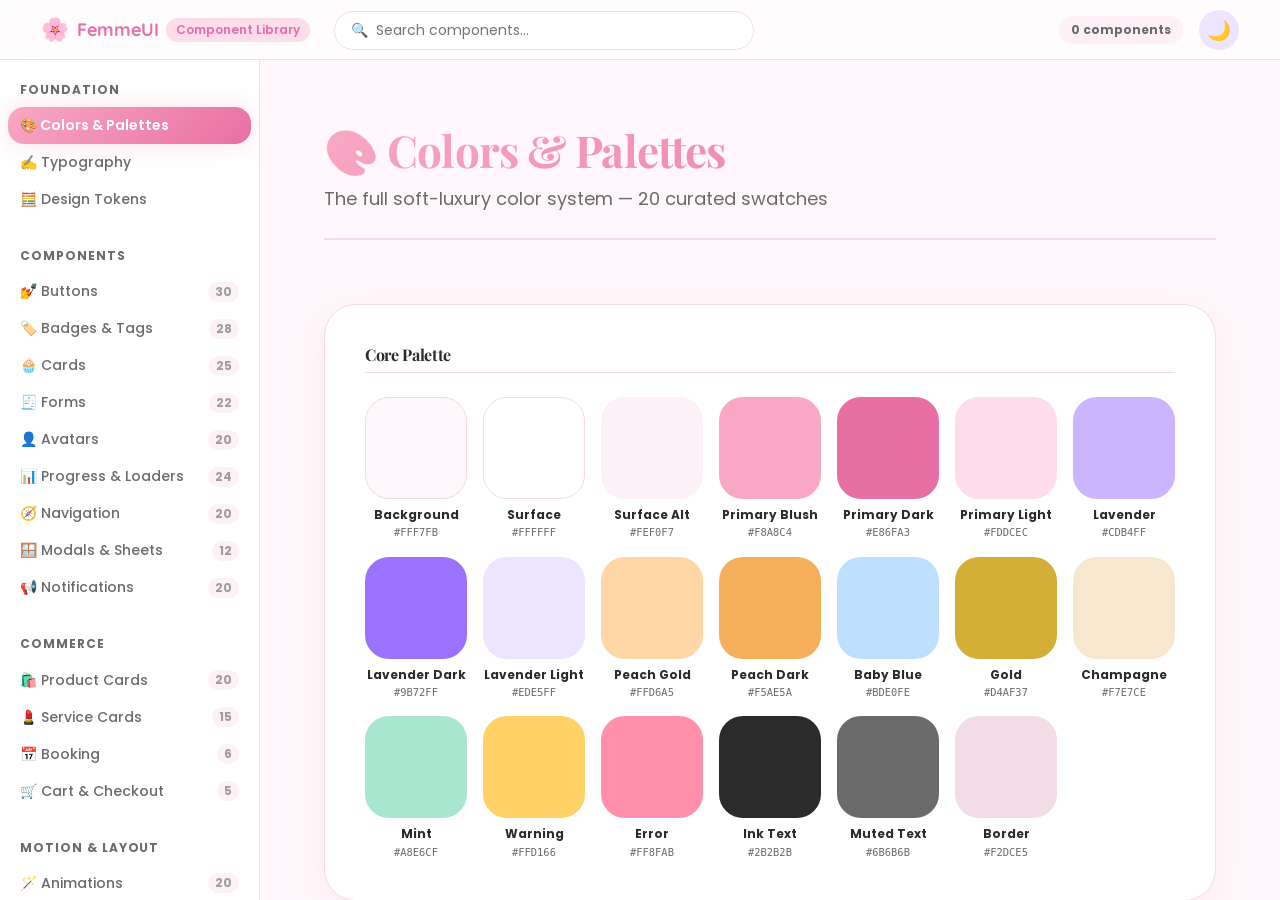
==== commit 5a0e940d: "Redesign as library browser - sidebar nav, 20-30 per component, fixed tabs" ====
--- a/index.html
+++ b/index.html
@@ -1,272 +1,354 @@
 <!DOCTYPE html>
 <html lang="en">
 <head>
-  <meta charset="UTF-8" />
-  <meta name="viewport" content="width=device-width, initial-scale=1.0" />
-  <title>💖 Feminine UI Kit — Soft Luxury Design System</title>
-  <meta name="description" content="A full feminine UI design system featuring soft luxury components, pastel gradients, glassmorphism, and elegant typography for beauty, boutique, and fashion brands." />
-  <link rel="preconnect" href="https://fonts.googleapis.com" />
-  <link rel="preconnect" href="https://fonts.gstatic.com" crossorigin />
-  <link href="https://fonts.googleapis.com/css2?family=Playfair+Display:ital,wght@0,400;0,600;0,700;1,400;1,600&family=Cormorant+Garamond:ital,wght@0,300;0,400;0,600;1,300;1,400&family=Poppins:wght@300;400;500;600;700&family=Quicksand:wght@400;500;600;700&display=swap" rel="stylesheet" />
-  <link rel="stylesheet" href="css/tokens.css" />
-  <link rel="stylesheet" href="css/base.css" />
-  <link rel="stylesheet" href="css/components.css" />
-  <link rel="stylesheet" href="css/animations.css" />
-  <link rel="stylesheet" href="css/layout.css" />
+  <meta charset="UTF-8"/>
+  <meta name="viewport" content="width=device-width,initial-scale=1.0"/>
+  <title>💖 FemmeUI — Feminine Component Library</title>
+  <meta name="description" content="Soft luxury feminine UI component library — 20-30 variants of every component for beauty, boutique & salon brands."/>
+  <link rel="preconnect" href="https://fonts.googleapis.com"/>
+  <link rel="preconnect" href="https://fonts.gstatic.com" crossorigin/>
+  <link href="https://fonts.googleapis.com/css2?family=Playfair+Display:ital,wght@0,400;0,600;0,700;1,400&family=Cormorant+Garamond:ital,wght@0,300;0,400;0,600;1,400&family=Poppins:wght@300;400;500;600;700&family=Quicksand:wght@400;500;600;700&display=swap" rel="stylesheet"/>
+  <link rel="stylesheet" href="css/tokens.css"/>
+  <link rel="stylesheet" href="css/base.css"/>
+  <link rel="stylesheet" href="css/components.css"/>
+  <link rel="stylesheet" href="css/animations.css"/>
+  <link rel="stylesheet" href="css/library.css"/>
 </head>
 <body>
 
-  <!-- ===== NAVBAR ===== -->
-  <nav class="navbar glass" id="main-navbar">
-    <div class="navbar-brand">
-      <span class="brand-icon">🌸</span>
-      <span class="brand-name">FemmeUI</span>
+<!-- ░░ TOP HEADER ░░ -->
+<header class="lib-header glass">
+  <div class="lib-brand">
+    <span class="brand-icon">🌸</span>
+    <span class="brand-name">FemmeUI</span>
+    <span class="brand-tag">Component Library</span>
+  </div>
+  <div class="lib-search-wrap">
+    <input class="lib-search" id="lib-search" type="text" placeholder="🔍  Search components…" oninput="searchComponents(this.value)"/>
+  </div>
+  <div class="lib-header-actions">
+    <span class="lib-count" id="lib-count">0 components</span>
+    <button class="btn-icon btn-icon-secondary" onclick="toggleTheme()" title="Toggle dark mode" id="theme-btn">🌙</button>
+  </div>
+</header>
+
+<div class="lib-layout">
+
+  <!-- ░░ SIDEBAR ░░ -->
+  <aside class="lib-sidebar" id="lib-sidebar">
+    <div class="sidebar-section">
+      <div class="sidebar-label">Foundation</div>
+      <button class="lib-nav-item active" data-section="colors"     onclick="showSection('colors',this)">🎨 Colors & Palettes</button>
+      <button class="lib-nav-item"        data-section="typography" onclick="showSection('typography',this)">✍️ Typography</button>
+      <button class="lib-nav-item"        data-section="tokens"     onclick="showSection('tokens',this)">🧮 Design Tokens</button>
     </div>
-    <ul class="navbar-links">
-      <li><a href="#buttons" class="nav-link">Buttons</a></li>
-      <li><a href="#cards" class="nav-link">Cards</a></li>
-      <li><a href="#forms" class="nav-link">Forms</a></li>
-      <li><a href="#overlays" class="nav-link">Overlays</a></li>
-      <li><a href="#layout" class="nav-link">Layout</a></li>
-      <li><a href="#commerce" class="nav-link">Commerce</a></li>
-    </ul>
-    <div class="navbar-actions">
-      <button class="btn btn-primary btn-sm" onclick="openModal('welcome-modal')">Get Started</button>
-      <button class="btn-icon" id="theme-toggle" onclick="toggleTheme()" title="Toggle theme">✨</button>
+    <div class="sidebar-section">
+      <div class="sidebar-label">Components</div>
+      <button class="lib-nav-item" data-section="buttons"       onclick="showSection('buttons',this)">💅 Buttons <span class="sidebar-count">30</span></button>
+      <button class="lib-nav-item" data-section="badges"        onclick="showSection('badges',this)">🏷️ Badges & Tags <span class="sidebar-count">28</span></button>
+      <button class="lib-nav-item" data-section="cards"         onclick="showSection('cards',this)">🧁 Cards <span class="sidebar-count">25</span></button>
+      <button class="lib-nav-item" data-section="forms"         onclick="showSection('forms',this)">🧾 Forms <span class="sidebar-count">22</span></button>
+      <button class="lib-nav-item" data-section="avatars"       onclick="showSection('avatars',this)">👤 Avatars <span class="sidebar-count">20</span></button>
+      <button class="lib-nav-item" data-section="progress"      onclick="showSection('progress',this)">📊 Progress & Loaders <span class="sidebar-count">24</span></button>
+      <button class="lib-nav-item" data-section="navigation"    onclick="showSection('navigation',this)">🧭 Navigation <span class="sidebar-count">20</span></button>
+      <button class="lib-nav-item" data-section="overlays"      onclick="showSection('overlays',this)">🪟 Modals & Sheets <span class="sidebar-count">12</span></button>
+      <button class="lib-nav-item" data-section="notifications" onclick="showSection('notifications',this)">📢 Notifications <span class="sidebar-count">20</span></button>
     </div>
-    <button class="mobile-menu-btn" onclick="toggleMobileMenu()" id="mobile-menu-btn">☰</button>
-  </nav>
-
-  <!-- Mobile Menu -->
-  <div class="mobile-menu" id="mobile-menu">
-    <a href="#buttons" class="mobile-nav-link" onclick="closeMobileMenu()">Buttons</a>
-    <a href="#cards" class="mobile-nav-link" onclick="closeMobileMenu()">Cards</a>
-    <a href="#forms" class="mobile-nav-link" onclick="closeMobileMenu()">Forms</a>
-    <a href="#overlays" class="mobile-nav-link" onclick="closeMobileMenu()">Overlays</a>
-    <a href="#layout" class="mobile-nav-link" onclick="closeMobileMenu()">Layout</a>
-    <a href="#commerce" class="mobile-nav-link" onclick="closeMobileMenu()">Commerce</a>
-  </div>
-
-  <!-- ===== HERO SECTION ===== -->
-  <section class="hero" id="hero">
-    <div class="hero-bg-orbs">
-      <div class="orb orb-1"></div>
-      <div class="orb orb-2"></div>
-      <div class="orb orb-3"></div>
+    <div class="sidebar-section">
+      <div class="sidebar-label">Commerce</div>
+      <button class="lib-nav-item" data-section="products"  onclick="showSection('products',this)">🛍️ Product Cards <span class="sidebar-count">20</span></button>
+      <button class="lib-nav-item" data-section="services"  onclick="showSection('services',this)">💄 Service Cards <span class="sidebar-count">15</span></button>
+      <button class="lib-nav-item" data-section="booking"   onclick="showSection('booking',this)">📅 Booking <span class="sidebar-count">6</span></button>
+      <button class="lib-nav-item" data-section="cart"      onclick="showSection('cart',this)">🛒 Cart & Checkout <span class="sidebar-count">5</span></button>
     </div>
-    <div class="hero-content reveal">
-      <div class="hero-badge">
-        <span>💎 Soft Luxury Design System</span>
-      </div>
-      <h1 class="hero-title">
-        Beautiful <em>Feminine</em><br/>UI Components
-      </h1>
-      <p class="hero-subtitle">
-        A complete design kit crafted for beauty brands, boutiques &amp; salons.<br/>
-        Pastel palettes · Glassmorphism · Micro-animations · Editorial feel.
-      </p>
-      <div class="hero-actions">
-        <button class="btn btn-primary btn-lg" onclick="document.getElementById('buttons').scrollIntoView({behavior:'smooth'})">
-          Explore Components
-        </button>
-        <button class="btn btn-outline btn-lg" onclick="document.getElementById('commerce').scrollIntoView({behavior:'smooth'})">
-          See Commerce Kit ✨
-        </button>
-      </div>
-      <div class="hero-stats">
-        <div class="stat-item"><span class="stat-num">32+</span><span class="stat-label">Components</span></div>
-        <div class="stat-dot">·</div>
-        <div class="stat-item"><span class="stat-num">6</span><span class="stat-label">Color Themes</span></div>
-        <div class="stat-dot">·</div>
-        <div class="stat-item"><span class="stat-num">∞</span><span class="stat-label">Possibilities</span></div>
-      </div>
+    <div class="sidebar-section">
+      <div class="sidebar-label">Motion & Layout</div>
+      <button class="lib-nav-item" data-section="animations" onclick="showSection('animations',this)">🪄 Animations <span class="sidebar-count">20</span></button>
+      <button class="lib-nav-item" data-section="layout"     onclick="showSection('layout',this)">📐 Layout Sections <span class="sidebar-count">10</span></button>
     </div>
-    <div class="hero-visual reveal-delay">
-      <div class="hero-card-stack">
-        <div class="floating-card card-1 glass">
-          <div class="fc-icon">🌸</div>
-          <div class="fc-text">Blush Collection</div>
-          <div class="fc-sub">New Arrivals</div>
-        </div>
-        <div class="floating-card card-2 glass">
-          <div class="fc-icon">💜</div>
-          <div class="fc-text">Lavender Dreams</div>
-          <div class="fc-sub">Bestseller</div>
-        </div>
-        <div class="floating-card card-3 glass">
-          <div class="fc-icon">🍑</div>
-          <div class="fc-text">Peach Glow</div>
-          <div class="fc-sub">Limited Edition</div>
-        </div>
-      </div>
-    </div>
-  </section>
-
-  <!-- ===== COLOR SYSTEM ===== -->
-  <section class="section" id="colors">
-    <div class="container">
-      <div class="section-header reveal">
-        <div class="section-tag">🎨 Design Tokens</div>
-        <h2 class="section-title">Color System</h2>
-        <p class="section-subtitle">Soft luxury palette designed for feminine aesthetic brands</p>
-      </div>
-      <div class="color-grid reveal">
-        <div class="color-swatch" style="--swatch:#FFF7FB">
-          <div class="swatch-color" style="background:#FFF7FB;border:1px solid #F2DCE5"></div>
-          <div class="swatch-name">Background</div>
-          <div class="swatch-hex">#FFF7FB</div>
-        </div>
-        <div class="color-swatch" style="--swatch:#F8A8C4">
-          <div class="swatch-color" style="background:#F8A8C4"></div>
-          <div class="swatch-name">Primary Blush</div>
-          <div class="swatch-hex">#F8A8C4</div>
-        </div>
-        <div class="color-swatch">
-          <div class="swatch-color" style="background:#E86FA3"></div>
-          <div class="swatch-name">Primary Dark</div>
-          <div class="swatch-hex">#E86FA3</div>
-        </div>
-        <div class="color-swatch">
-          <div class="swatch-color" style="background:#CDB4FF"></div>
-          <div class="swatch-name">Lavender</div>
-          <div class="swatch-hex">#CDB4FF</div>
-        </div>
-        <div class="color-swatch">
-          <div class="swatch-color" style="background:#FFD6A5"></div>
-          <div class="swatch-name">Peach Gold</div>
-          <div class="swatch-hex">#FFD6A5</div>
-        </div>
-        <div class="color-swatch">
-          <div class="swatch-color" style="background:#BDE0FE"></div>
-          <div class="swatch-name">Baby Blue</div>
-          <div class="swatch-hex">#BDE0FE</div>
-        </div>
-        <div class="color-swatch">
-          <div class="swatch-color" style="background:#D4AF37"></div>
-          <div class="swatch-name">Gold Luxury</div>
-          <div class="swatch-hex">#D4AF37</div>
-        </div>
-        <div class="color-swatch">
-          <div class="swatch-color" style="background:#F7E7CE"></div>
-          <div class="swatch-name">Champagne</div>
-          <div class="swatch-hex">#F7E7CE</div>
-        </div>
-        <div class="color-swatch">
-          <div class="swatch-color" style="background:#A8E6CF"></div>
-          <div class="swatch-name">Mint Success</div>
-          <div class="swatch-hex">#A8E6CF</div>
-        </div>
-        <div class="color-swatch">
-          <div class="swatch-color" style="background:#2B2B2B"></div>
-          <div class="swatch-name">Ink Text</div>
-          <div class="swatch-hex">#2B2B2B</div>
-        </div>
-      </div>
-    </div>
-  </section>
-
-  <!-- ===== TYPOGRAPHY ===== -->
-  <section class="section section-alt" id="typography">
-    <div class="container">
-      <div class="section-header reveal">
-        <div class="section-tag">✍️ Typography</div>
-        <h2 class="section-title">Elegant Fonts</h2>
-        <p class="section-subtitle">Editorial headings meet clean body copy</p>
-      </div>
-      <div class="type-showcase reveal">
-        <div class="type-sample">
-          <div class="type-meta">Playfair Display · Heading 1</div>
-          <h1 class="type-h1" style="font-family:'Playfair Display',serif">Luxury Beauty Awaits You</h1>
-        </div>
-        <div class="type-sample">
-          <div class="type-meta">Cormorant Garamond · Heading 2</div>
-          <h2 class="type-h2" style="font-family:'Cormorant Garamond',serif;font-style:italic">Crafted With Love &amp; Grace</h2>
-        </div>
-        <div class="type-sample">
-          <div class="type-meta">Poppins · Body</div>
-          <p class="type-body" style="font-family:'Poppins',sans-serif">Clean, modern, and feminine. Every word feels considered, every sentence breathes with generous spacing and soft warmth that invites you to stay.</p>
-        </div>
-        <div class="type-sample">
-          <div class="type-meta">Quicksand · Brand Accent</div>
-          <p class="type-brand" style="font-family:'Quicksand',sans-serif;font-weight:700;font-size:1.5rem;color:var(--primary)">✨ Soft · Playful · Friendly</p>
-        </div>
-      </div>
-    </div>
-  </section>
-
-  <!-- ===== BUTTONS ===== -->
-  <section class="section" id="buttons">
-    <div class="container">
-      <div class="section-header reveal">
-        <div class="section-tag">💅 Buttons</div>
-        <h2 class="section-title">Button System</h2>
-        <p class="section-subtitle">Every interaction feels soft, elevated, and intentional</p>
-      </div>
-
-      <div class="component-group reveal">
-        <h3 class="group-title">Primary Variants</h3>
-        <div class="btn-showcase">
+  </aside>
+
+  <!-- ░░ MAIN CONTENT ░░ -->
+  <main class="lib-main" id="lib-main">
+
+    <!-- ====================================================
+         🎨 COLORS
+    ===================================================== -->
+    <section id="sec-colors" class="lib-section active">
+      <div class="lib-section-header">
+        <h1 class="lib-section-title">🎨 Colors &amp; Palettes</h1>
+        <p class="lib-section-sub">The full soft-luxury color system — 20 curated swatches</p>
+      </div>
+
+      <div class="comp-group">
+        <h3 class="comp-group-title">Core Palette</h3>
+        <div class="swatch-grid">
+          <div class="swatch-wrap"><div class="swatch" style="background:#FFF7FB;border:1px solid #F2DCE5"></div><b>Background</b><code>#FFF7FB</code></div>
+          <div class="swatch-wrap"><div class="swatch" style="background:#FFFFFF;border:1px solid #F2DCE5"></div><b>Surface</b><code>#FFFFFF</code></div>
+          <div class="swatch-wrap"><div class="swatch" style="background:#FEF0F7"></div><b>Surface Alt</b><code>#FEF0F7</code></div>
+          <div class="swatch-wrap"><div class="swatch" style="background:#F8A8C4"></div><b>Primary Blush</b><code>#F8A8C4</code></div>
+          <div class="swatch-wrap"><div class="swatch" style="background:#E86FA3"></div><b>Primary Dark</b><code>#E86FA3</code></div>
+          <div class="swatch-wrap"><div class="swatch" style="background:#FDDCEC"></div><b>Primary Light</b><code>#FDDCEC</code></div>
+          <div class="swatch-wrap"><div class="swatch" style="background:#CDB4FF"></div><b>Lavender</b><code>#CDB4FF</code></div>
+          <div class="swatch-wrap"><div class="swatch" style="background:#9B72FF"></div><b>Lavender Dark</b><code>#9B72FF</code></div>
+          <div class="swatch-wrap"><div class="swatch" style="background:#EDE5FF"></div><b>Lavender Light</b><code>#EDE5FF</code></div>
+          <div class="swatch-wrap"><div class="swatch" style="background:#FFD6A5"></div><b>Peach Gold</b><code>#FFD6A5</code></div>
+          <div class="swatch-wrap"><div class="swatch" style="background:#F5AE5A"></div><b>Peach Dark</b><code>#F5AE5A</code></div>
+          <div class="swatch-wrap"><div class="swatch" style="background:#BDE0FE"></div><b>Baby Blue</b><code>#BDE0FE</code></div>
+          <div class="swatch-wrap"><div class="swatch" style="background:#D4AF37"></div><b>Gold</b><code>#D4AF37</code></div>
+          <div class="swatch-wrap"><div class="swatch" style="background:#F7E7CE"></div><b>Champagne</b><code>#F7E7CE</code></div>
+          <div class="swatch-wrap"><div class="swatch" style="background:#A8E6CF"></div><b>Mint</b><code>#A8E6CF</code></div>
+          <div class="swatch-wrap"><div class="swatch" style="background:#FFD166"></div><b>Warning</b><code>#FFD166</code></div>
+          <div class="swatch-wrap"><div class="swatch" style="background:#FF8FAB"></div><b>Error</b><code>#FF8FAB</code></div>
+          <div class="swatch-wrap"><div class="swatch" style="background:#2B2B2B"></div><b>Ink Text</b><code>#2B2B2B</code></div>
+          <div class="swatch-wrap"><div class="swatch" style="background:#6B6B6B"></div><b>Muted Text</b><code>#6B6B6B</code></div>
+          <div class="swatch-wrap"><div class="swatch" style="background:#F2DCE5"></div><b>Border</b><code>#F2DCE5</code></div>
+        </div>
+      </div>
+
+      <div class="comp-group">
+        <h3 class="comp-group-title">Gradients</h3>
+        <div class="gradient-grid">
+          <div class="grad-swatch" style="background:linear-gradient(135deg,#F8A8C4,#E86FA3)"><span>Rose Blush</span></div>
+          <div class="grad-swatch" style="background:linear-gradient(135deg,#CDB4FF,#BDE0FE)"><span>Lavender Sky</span></div>
+          <div class="grad-swatch" style="background:linear-gradient(135deg,#FFD6A5,#F8A8C4)"><span>Peach Glow</span></div>
+          <div class="grad-swatch" style="background:linear-gradient(135deg,#D4AF37,#F7E7CE,#D4AF37)"><span>Luxury Gold</span></div>
+          <div class="grad-swatch" style="background:linear-gradient(135deg,#F8A8C4,#CDB4FF,#BDE0FE)"><span>Aurora</span></div>
+          <div class="grad-swatch" style="background:linear-gradient(135deg,#A8E6CF,#BDE0FE)"><span>Mint Blue</span></div>
+          <div class="grad-swatch" style="background:linear-gradient(135deg,#FFF7FB,#FDDCEC,#EDE5FF)"><span>Hero Mist</span></div>
+          <div class="grad-swatch" style="background:linear-gradient(160deg,#1A0E1F,#2B1A30)"><span style="color:#fff">Dark Luxury</span></div>
+        </div>
+      </div>
+    </section>
+
+    <!-- ====================================================
+         ✍️ TYPOGRAPHY
+    ===================================================== -->
+    <section id="sec-typography" class="lib-section">
+      <div class="lib-section-header">
+        <h1 class="lib-section-title">✍️ Typography</h1>
+        <p class="lib-section-sub">20 text styles across 4 beautiful font families</p>
+      </div>
+
+      <div class="comp-group">
+        <h3 class="comp-group-title">Playfair Display — Headings</h3>
+        <div class="type-list">
+          <div class="type-row"><span class="type-label">H1 · 4.5rem</span><div style="font-family:'Playfair Display',serif;font-size:3.5rem;font-weight:700;color:var(--text)">Luxury Beauty Awaits</div></div>
+          <div class="type-row"><span class="type-label">H2 · 3rem</span><div style="font-family:'Playfair Display',serif;font-size:2.5rem;font-weight:600;color:var(--text)">Crafted With Elegance</div></div>
+          <div class="type-row"><span class="type-label">H3 · 2rem</span><div style="font-family:'Playfair Display',serif;font-size:2rem;color:var(--text)">Soft &amp; Feminine</div></div>
+          <div class="type-row"><span class="type-label">H1 Gradient</span><div style="font-family:'Playfair Display',serif;font-size:3rem;font-weight:700;background:linear-gradient(135deg,#F8A8C4,#E86FA3);-webkit-background-clip:text;-webkit-text-fill-color:transparent;background-clip:text">Rose Petal Dreams</div></div>
+          <div class="type-row"><span class="type-label">H1 Gold</span><div style="font-family:'Playfair Display',serif;font-size:3rem;font-weight:700;background:linear-gradient(135deg,#D4AF37,#F7E7CE,#D4AF37);-webkit-background-clip:text;-webkit-text-fill-color:transparent;background-clip:text">Gold Hour Collection</div></div>
+        </div>
+      </div>
+
+      <div class="comp-group">
+        <h3 class="comp-group-title">Cormorant Garamond — Editorial</h3>
+        <div class="type-list">
+          <div class="type-row"><span class="type-label">Italic Light</span><div style="font-family:'Cormorant Garamond',serif;font-size:2.5rem;font-style:italic;font-weight:300;color:var(--text)">A touch of pure elegance</div></div>
+          <div class="type-row"><span class="type-label">Regular</span><div style="font-family:'Cormorant Garamond',serif;font-size:2rem;color:var(--text)">Beauty Is A State Of Mind</div></div>
+          <div class="type-row"><span class="type-label">Italic Bold</span><div style="font-family:'Cormorant Garamond',serif;font-size:2rem;font-style:italic;font-weight:600;color:var(--primary-dark)">Blooming Into Yourself</div></div>
+          <div class="type-row"><span class="type-label">Large Quote</span><div style="font-family:'Cormorant Garamond',serif;font-size:1.8rem;font-style:italic;color:var(--secondary-dark)">"She wore confidence like a crown of flowers."</div></div>
+        </div>
+      </div>
+
+      <div class="comp-group">
+        <h3 class="comp-group-title">Poppins — Body & UI</h3>
+        <div class="type-list">
+          <div class="type-row"><span class="type-label">Body Large</span><div style="font-family:'Poppins',sans-serif;font-size:1.125rem;color:var(--text-muted)">Clean, modern, and feminine. Every word feels considered and every sentence breathes with generous spacing.</div></div>
+          <div class="type-row"><span class="type-label">Body Regular</span><div style="font-family:'Poppins',sans-serif;font-size:1rem;color:var(--text-muted)">Our formulas are crafted with love, using only the finest botanical ingredients sourced sustainably.</div></div>
+          <div class="type-row"><span class="type-label">Body Small</span><div style="font-family:'Poppins',sans-serif;font-size:0.875rem;color:var(--text-muted)">Free shipping on orders over $75. Returns accepted within 30 days. See full policy for details.</div></div>
+          <div class="type-row"><span class="type-label">Caption</span><div style="font-family:'Poppins',sans-serif;font-size:0.75rem;font-weight:600;letter-spacing:0.08em;text-transform:uppercase;color:var(--primary-dark)">New Arrival · Limited Edition</div></div>
+          <div class="type-row"><span class="type-label">Lead / Subtitle</span><div style="font-family:'Poppins',sans-serif;font-size:1.25rem;font-weight:300;color:var(--text-muted)">Designed for the modern woman who values herself.</div></div>
+        </div>
+      </div>
+
+      <div class="comp-group">
+        <h3 class="comp-group-title">Quicksand — Brand Accent</h3>
+        <div class="type-list">
+          <div class="type-row"><span class="type-label">Brand Bold</span><div style="font-family:'Quicksand',sans-serif;font-size:2rem;font-weight:700;color:var(--primary-dark)">✨ Blush &amp; Bloom ✨</div></div>
+          <div class="type-row"><span class="type-label">Tagline</span><div style="font-family:'Quicksand',sans-serif;font-size:1.25rem;font-weight:600;color:var(--secondary-dark)">Soft · Playful · Feminine · You</div></div>
+          <div class="type-row"><span class="type-label">Price Tag</span><div style="font-family:'Quicksand',sans-serif;font-size:2.5rem;font-weight:700;color:var(--primary-dark)">$68<span style="font-size:1rem;font-weight:400;color:var(--text-muted)">.00</span></div></div>
+        </div>
+      </div>
+
+      <div class="comp-group">
+        <h3 class="comp-group-title">Special Text Effects</h3>
+        <div class="type-list">
+          <div class="type-row"><span class="type-label">Shimmer</span><div class="shimmer-text" style="font-size:2rem;font-family:'Playfair Display',serif;font-weight:700">Shimmer &amp; Shine Collection</div></div>
+          <div class="type-row"><span class="type-label">Gradient Rose</span><div style="font-size:2rem;font-family:'Playfair Display',serif;font-weight:700;background:linear-gradient(135deg,#F8A8C4,#E86FA3,#CDB4FF);-webkit-background-clip:text;-webkit-text-fill-color:transparent;background-clip:text">Aurora Beauty Studio</div></div>
+          <div class="type-row"><span class="type-label">Outline Text</span><div style="font-size:3rem;font-family:'Playfair Display',serif;font-weight:700;-webkit-text-stroke:2px #E86FA3;color:transparent">Blush Rose</div></div>
+        </div>
+      </div>
+    </section>
+
+    <!-- ====================================================
+         🧮 DESIGN TOKENS
+    ===================================================== -->
+    <section id="sec-tokens" class="lib-section">
+      <div class="lib-section-header">
+        <h1 class="lib-section-title">🧮 Design Tokens</h1>
+        <p class="lib-section-sub">Copy-paste ready CSS variables for every design decision</p>
+      </div>
+      <div class="comp-group">
+        <h3 class="comp-group-title">Spacing Scale</h3>
+        <div class="token-grid">
+          <div class="token-row"><div class="token-bar" style="width:4px;height:16px;background:var(--primary)"></div><code>--space-xs: 4px</code></div>
+          <div class="token-row"><div class="token-bar" style="width:8px;height:16px;background:var(--primary)"></div><code>--space-sm: 8px</code></div>
+          <div class="token-row"><div class="token-bar" style="width:16px;height:16px;background:var(--primary)"></div><code>--space-md: 16px</code></div>
+          <div class="token-row"><div class="token-bar" style="width:24px;height:16px;background:var(--primary)"></div><code>--space-lg: 24px</code></div>
+          <div class="token-row"><div class="token-bar" style="width:40px;height:16px;background:var(--primary)"></div><code>--space-xl: 40px</code></div>
+          <div class="token-row"><div class="token-bar" style="width:64px;height:16px;background:var(--primary)"></div><code>--space-xxl: 64px</code></div>
+        </div>
+      </div>
+      <div class="comp-group">
+        <h3 class="comp-group-title">Border Radius</h3>
+        <div class="token-grid">
+          <div class="token-row"><div class="token-radius" style="border-radius:4px"></div><code>--radius-xs: 4px</code></div>
+          <div class="token-row"><div class="token-radius" style="border-radius:8px"></div><code>--radius-sm: 8px</code></div>
+          <div class="token-row"><div class="token-radius" style="border-radius:16px"></div><code>--radius-md: 16px</code></div>
+          <div class="token-row"><div class="token-radius" style="border-radius:24px"></div><code>--radius-lg: 24px</code></div>
+          <div class="token-row"><div class="token-radius" style="border-radius:32px"></div><code>--radius-xl: 32px</code></div>
+          <div class="token-row"><div class="token-radius" style="border-radius:999px"></div><code>--radius-full: 999px</code></div>
+        </div>
+      </div>
+      <div class="comp-group">
+        <h3 class="comp-group-title">Shadows</h3>
+        <div class="shadow-grid">
+          <div class="shadow-demo" style="box-shadow:0 10px 30px rgba(248,168,196,0.15)"><span>Soft Blush</span><code>--shadow-soft</code></div>
+          <div class="shadow-demo" style="box-shadow:0 20px 50px rgba(0,0,0,0.07)"><span>Medium</span><code>--shadow-medium</code></div>
+          <div class="shadow-demo" style="box-shadow:0 0 25px rgba(248,168,196,0.35)"><span>Glow Pink</span><code>--shadow-glow</code></div>
+          <div class="shadow-demo" style="box-shadow:0 0 25px rgba(212,175,55,0.3)"><span>Glow Gold</span><code>--shadow-gold</code></div>
+          <div class="shadow-demo" style="box-shadow:0 0 25px rgba(205,180,255,0.35)"><span>Glow Lavender</span><code>--shadow-lavender</code></div>
+          <div class="shadow-demo" style="box-shadow:0 30px 70px rgba(0,0,0,0.12)"><span>Heavy</span><code>--shadow-heavy</code></div>
+        </div>
+      </div>
+    </section>
+
+    <!-- ====================================================
+         💅 BUTTONS — 30 VARIANTS
+    ===================================================== -->
+    <section id="sec-buttons" class="lib-section">
+      <div class="lib-section-header">
+        <h1 class="lib-section-title">💅 Buttons</h1>
+        <p class="lib-section-sub">30 button variants — gradients, sizes, shapes &amp; states</p>
+      </div>
+
+      <div class="comp-group">
+        <h3 class="comp-group-title">Primary — Blush Rose</h3>
+        <div class="comp-row wrap">
           <button class="btn btn-primary">Blush Primary</button>
-          <button class="btn btn-secondary">Lavender</button>
-          <button class="btn btn-gold">✨ Luxury Gold</button>
-          <button class="btn btn-peach">Peach Glow</button>
-          <button class="btn btn-outline">Outline Rose</button>
-          <button class="btn btn-ghost">Ghost Style</button>
-          <button class="btn btn-glass">Glass Effect</button>
-          <button class="btn btn-danger">Soft Danger</button>
-        </div>
-      </div>
-
-      <div class="component-group reveal">
-        <h3 class="group-title">Sizes</h3>
-        <div class="btn-showcase align-center">
-          <button class="btn btn-primary btn-xs">Tiny</button>
+          <button class="btn btn-primary btn-pill">Pill Shape</button>
           <button class="btn btn-primary btn-sm">Small</button>
-          <button class="btn btn-primary">Default</button>
           <button class="btn btn-primary btn-lg">Large</button>
           <button class="btn btn-primary btn-xl">Extra Large</button>
-        </div>
-      </div>
-
-      <div class="component-group reveal">
-        <h3 class="group-title">Icon Buttons &amp; Pills</h3>
-        <div class="btn-showcase">
-          <button class="btn btn-primary btn-pill">💖 Add to Wishlist</button>
-          <button class="btn btn-gold btn-pill">🛒 Shop Now</button>
-          <button class="btn btn-secondary btn-pill">📅 Book Appointment</button>
+          <button class="btn btn-primary" style="width:100%;max-width:260px">Full Width</button>
+        </div>
+      </div>
+
+      <div class="comp-group">
+        <h3 class="comp-group-title">Secondary — Lavender Purple</h3>
+        <div class="comp-row wrap">
+          <button class="btn btn-secondary">Lavender</button>
+          <button class="btn btn-secondary btn-pill">Pill Shape</button>
+          <button class="btn btn-secondary btn-sm">Small</button>
+          <button class="btn btn-secondary btn-lg">Large</button>
+          <button class="btn btn-secondary btn-xl">Extra Large</button>
+        </div>
+      </div>
+
+      <div class="comp-group">
+        <h3 class="comp-group-title">Luxury Gold</h3>
+        <div class="comp-row wrap">
+          <button class="btn btn-gold">✦ Gold Luxury</button>
+          <button class="btn btn-gold btn-pill">✦ Pill Gold</button>
+          <button class="btn btn-gold btn-sm">Gold Small</button>
+          <button class="btn btn-gold btn-lg">💎 Shop Gold</button>
+        </div>
+      </div>
+
+      <div class="comp-group">
+        <h3 class="comp-group-title">Peach &amp; Mint</h3>
+        <div class="comp-row wrap">
+          <button class="btn btn-peach">Peach Glow</button>
+          <button class="btn btn-peach btn-pill">🍑 Peach Pill</button>
+          <button class="btn" style="background:linear-gradient(135deg,#A8E6CF,#68D8A4);color:#1A5C3A;border:none;padding:10px 22px;border-radius:16px;font-weight:600;cursor:pointer">🌿 Mint Fresh</button>
+          <button class="btn" style="background:linear-gradient(135deg,#BDE0FE,#87CEEB);color:#1A4A6B;border:none;padding:10px 22px;border-radius:16px;font-weight:600;cursor:pointer">💧 Sky Blue</button>
+        </div>
+      </div>
+
+      <div class="comp-group">
+        <h3 class="comp-group-title">Outline &amp; Ghost</h3>
+        <div class="comp-row wrap">
+          <button class="btn btn-outline">Outline Rose</button>
+          <button class="btn btn-outline btn-pill">Pill Outline</button>
+          <button class="btn btn-ghost">Ghost Style</button>
+          <button class="btn" style="background:transparent;border:2px solid var(--secondary);color:var(--secondary-dark);padding:10px 22px;border-radius:16px;font-weight:600;cursor:pointer;transition:all 0.3s">Lavender Outline</button>
+          <button class="btn" style="background:transparent;border:2px solid var(--gold);color:var(--gold-dark);padding:10px 22px;border-radius:16px;font-weight:600;cursor:pointer;transition:all 0.3s">Gold Outline</button>
+        </div>
+      </div>
+
+      <div class="comp-group">
+        <h3 class="comp-group-title">Glass &amp; Frosted</h3>
+        <div class="comp-row wrap" style="background:linear-gradient(135deg,#F8A8C4,#CDB4FF,#BDE0FE);padding:24px;border-radius:20px">
+          <button class="btn btn-glass">Glass Light</button>
+          <button class="btn btn-glass btn-pill">Glass Pill</button>
+          <button class="btn btn-glass-white">Glass White</button>
+          <button class="btn btn-glass-white btn-pill">Glass White Pill</button>
+          <button class="btn" style="background:rgba(0,0,0,0.2);backdrop-filter:blur(10px);color:#fff;border:1px solid rgba(255,255,255,0.3);padding:10px 22px;border-radius:16px;font-weight:600;cursor:pointer">Dark Glass</button>
+        </div>
+      </div>
+
+      <div class="comp-group">
+        <h3 class="comp-group-title">Multi-Color Gradients</h3>
+        <div class="comp-row wrap">
+          <button class="btn btn-gradient-rose">🌹 Rose Gradient</button>
+          <button class="btn btn-gradient-lavender">💜 Lavender</button>
+          <button class="btn btn-gradient-peach">🍑 Peach Dreams</button>
+          <button class="btn btn-gradient-luxury">💎 Luxury</button>
+          <button class="btn btn-gradient-aurora">🌈 Aurora</button>
+          <button class="btn" style="background:linear-gradient(135deg,#F8A8C4,#FFD6A5,#A8E6CF);color:#2B2B2B;border:none;padding:10px 22px;border-radius:16px;font-weight:600;cursor:pointer">🌸 Pastel Rainbow</button>
+        </div>
+      </div>
+
+      <div class="comp-group">
+        <h3 class="comp-group-title">States &amp; Specials</h3>
+        <div class="comp-row wrap">
+          <button class="btn btn-danger">🗑️ Soft Danger</button>
+          <button class="btn btn-primary" disabled style="opacity:0.5;cursor:not-allowed">Disabled</button>
+          <button class="btn btn-primary" id="lb1" onclick="loadingBtn('lb1','lb1-spinner')"><span>Place Order</span><span id="lb1-spinner" class="btn-spinner hidden"></span></button>
+          <button class="btn" style="background:linear-gradient(135deg,#FF8FAB,#FFD6A5);color:#fff;border:none;padding:10px 22px;border-radius:16px;font-weight:600;cursor:pointer">🎀 Buy Now</button>
+          <button class="btn btn-primary" style="display:flex;gap:8px;align-items:center">♥ <span>Wishlist</span></button>
+          <button class="btn btn-gold" style="display:flex;gap:8px;align-items:center">🛒 <span>Add to Cart</span></button>
+        </div>
+      </div>
+
+      <div class="comp-group">
+        <h3 class="comp-group-title">Icon Buttons</h3>
+        <div class="comp-row wrap">
           <button class="btn-icon btn-icon-primary">♥</button>
           <button class="btn-icon btn-icon-secondary">★</button>
           <button class="btn-icon btn-icon-gold">✦</button>
-          <button class="btn btn-primary btn-loading" id="loading-btn" onclick="triggerLoadingDemo()">
-            <span class="btn-text">Place Order</span>
-            <span class="btn-spinner hidden"></span>
-          </button>
-        </div>
-      </div>
-
-      <div class="component-group reveal">
-        <h3 class="group-title">Gradient Buttons</h3>
-        <div class="btn-showcase">
-          <button class="btn btn-gradient-rose">Rose Gradient</button>
-          <button class="btn btn-gradient-lavender">Lavender Sky</button>
-          <button class="btn btn-gradient-peach">Peach Dreams</button>
-          <button class="btn btn-gradient-luxury">💎 Luxury</button>
-          <button class="btn btn-gradient-aurora">Aurora</button>
-        </div>
-      </div>
-    </div>
-  </section>
-
-  <!-- ===== BADGES & TAGS ===== -->
-  <section class="section section-alt" id="badges">
-    <div class="container">
-      <div class="section-header reveal">
-        <div class="section-tag">🏷️ Badges & Tags</div>
-        <h2 class="section-title">Labels &amp; Chips</h2>
-        <p class="section-subtitle">Soft pill-shaped status indicators</p>
-      </div>
-      <div class="component-group reveal">
-        <div class="badge-showcase">
+          <button class="btn-icon" style="background:linear-gradient(135deg,#F8A8C4,#E86FA3);color:#fff;width:40px;height:40px;border-radius:50%;border:none;cursor:pointer;font-size:1.1rem">🛒</button>
+          <button class="btn-icon" style="background:linear-gradient(135deg,#A8E6CF,#BDE0FE);color:#1A5C3A;width:40px;height:40px;border-radius:50%;border:none;cursor:pointer;font-size:1.1rem">✓</button>
+          <button class="btn-icon" style="background:linear-gradient(135deg,#CDB4FF,#9B72FF);color:#fff;width:40px;height:40px;border-radius:50%;border:none;cursor:pointer;font-size:1.1rem">🔍</button>
+          <button class="btn-icon" style="background:var(--gold-light);color:var(--gold-dark);width:48px;height:48px;border-radius:50%;border:none;cursor:pointer;font-size:1.2rem">💎</button>
+          <button class="btn-icon" style="background:linear-gradient(135deg,#FF8FAB,#FF5C84);color:#fff;width:48px;height:48px;border-radius:50%;border:none;cursor:pointer;font-size:1.2rem">✕</button>
+        </div>
+      </div>
+    </section>
+
+    <!-- ====================================================
+         🏷️ BADGES & TAGS — 28 VARIANTS
+    ===================================================== -->
+    <section id="sec-badges" class="lib-section">
+      <div class="lib-section-header">
+        <h1 class="lib-section-title">🏷️ Badges &amp; Tags</h1>
+        <p class="lib-section-sub">28 badge and tag variants for labels, status, and filters</p>
+      </div>
+
+      <div class="comp-group">
+        <h3 class="comp-group-title">Color Badges</h3>
+        <div class="comp-row wrap">
           <span class="badge badge-primary">✨ New</span>
           <span class="badge badge-secondary">Trending</span>
           <span class="badge badge-gold">💎 Limited</span>
@@ -274,913 +356,734 @@
           <span class="badge badge-warning">⚡ Sale</span>
           <span class="badge badge-danger">🔥 Hot</span>
           <span class="badge badge-muted">Sold Out</span>
-        </div>
-        <div class="tag-showcase">
+          <span class="badge" style="background:linear-gradient(135deg,#F8A8C4,#CDB4FF);color:#fff;padding:3px 12px;border-radius:999px;font-size:.75rem;font-weight:700;letter-spacing:.04em;text-transform:uppercase">Aurora</span>
+          <span class="badge" style="background:linear-gradient(135deg,#BDE0FE,#A8E6CF);color:#1A4A6B;padding:3px 12px;border-radius:999px;font-size:.75rem;font-weight:700;letter-spacing:.04em;text-transform:uppercase">Fresh</span>
+          <span class="badge" style="background:#2B1A30;color:#F8A8C4;padding:3px 12px;border-radius:999px;font-size:.75rem;font-weight:700;letter-spacing:.04em">DARK MODE</span>
+        </div>
+      </div>
+
+      <div class="comp-group">
+        <h3 class="comp-group-title">Product &amp; Commerce Badges</h3>
+        <div class="comp-row wrap">
+          <span class="badge" style="background:var(--grad-rose);color:#fff;padding:4px 14px;border-radius:999px;font-size:.8rem;font-weight:700">🌸 New Arrival</span>
+          <span class="badge" style="background:var(--grad-luxury);color:var(--gold-dark);padding:4px 14px;border-radius:999px;font-size:.8rem;font-weight:700">✦ Bestseller</span>
+          <span class="badge" style="background:linear-gradient(135deg,#FF8FAB,#FF5C84);color:#fff;padding:4px 14px;border-radius:999px;font-size:.8rem;font-weight:700">🔥 -20% OFF</span>
+          <span class="badge" style="background:linear-gradient(135deg,#A8E6CF,#68D8A4);color:#1A5C3A;padding:4px 14px;border-radius:999px;font-size:.8rem;font-weight:700">🌿 Cruelty Free</span>
+          <span class="badge" style="background:linear-gradient(135deg,#CDB4FF,#9B72FF);color:#fff;padding:4px 14px;border-radius:999px;font-size:.8rem;font-weight:700">💜 Editor's Pick</span>
+          <span class="badge" style="background:var(--champagne);color:var(--gold-dark);border:1px solid var(--gold);padding:4px 14px;border-radius:999px;font-size:.8rem;font-weight:700">💎 Exclusive</span>
+          <span class="badge" style="background:#FFF3CC;color:#9B6B00;padding:4px 14px;border-radius:999px;font-size:.8rem;font-weight:700">⏳ Last Few</span>
+          <span class="badge" style="background:#F0FFF4;color:#1A5C3A;border:1px solid #A8E6CF;padding:4px 14px;border-radius:999px;font-size:.8rem;font-weight:700">✓ Vegan</span>
+        </div>
+      </div>
+
+      <div class="comp-group">
+        <h3 class="comp-group-title">Filter Tags (click to toggle)</h3>
+        <div class="comp-row wrap">
           <span class="tag" onclick="toggleTag(this)">Skincare</span>
-          <span class="tag" onclick="toggleTag(this)">Makeup</span>
-          <span class="tag active" onclick="toggleTag(this)">Hair Care</span>
+          <span class="tag active" onclick="toggleTag(this)">Makeup</span>
+          <span class="tag" onclick="toggleTag(this)">Hair Care</span>
           <span class="tag" onclick="toggleTag(this)">Nails</span>
-          <span class="tag" onclick="toggleTag(this)">Fragrance</span>
+          <span class="tag active" onclick="toggleTag(this)">Fragrance</span>
           <span class="tag" onclick="toggleTag(this)">Wellness</span>
           <span class="tag" onclick="toggleTag(this)">Spa</span>
-        </div>
-      </div>
-    </div>
-  </section>
-
-  <!-- ===== CARDS ===== -->
-  <section class="section" id="cards">
-    <div class="container">
-      <div class="section-header reveal">
-        <div class="section-tag">🧁 Cards</div>
-        <h2 class="section-title">Card Components</h2>
-        <p class="section-subtitle">Beautiful containers for every content type</p>
-      </div>
-
-      <!-- Standard Cards -->
-      <div class="component-group reveal">
-        <h3 class="group-title">Soft Shadow Cards</h3>
-        <div class="card-grid">
-          <div class="card card-soft">
-            <div class="card-icon-wrap" style="background:linear-gradient(135deg,#F8A8C4,#CDB4FF)">💄</div>
-            <h4 class="card-title">Lip Collection</h4>
-            <p class="card-text">Buttery smooth formulas in 48 shades. Long-lasting, moisturizing, and utterly gorgeous.</p>
-            <button class="btn btn-primary btn-sm">Shop Now</button>
-          </div>
-          <div class="card card-soft">
-            <div class="card-icon-wrap" style="background:linear-gradient(135deg,#CDB4FF,#BDE0FE)">✨</div>
-            <h4 class="card-title">Glow Serums</h4>
-            <p class="card-text">Vitamin C, hyaluronic acid and pearl extract for luminous, radiant skin.</p>
-            <button class="btn btn-secondary btn-sm">Explore</button>
-          </div>
-          <div class="card card-soft">
-            <div class="card-icon-wrap" style="background:linear-gradient(135deg,#FFD6A5,#F8A8C4)">🌸</div>
-            <h4 class="card-title">Rose Face Mist</h4>
-            <p class="card-text">Refreshing botanical mist with real rose water for a dewy finish all day.</p>
-            <button class="btn btn-peach btn-sm">Discover</button>
-          </div>
-        </div>
-      </div>
-
-      <!-- Glassmorphism Cards -->
-      <div class="component-group reveal" style="background:linear-gradient(135deg,#F8A8C4 0%,#CDB4FF 50%,#BDE0FE 100%);border-radius:var(--radius-xl);padding:var(--space-xl)">
-        <h3 class="group-title" style="color:#fff;text-shadow:0 2px 8px rgba(0,0,0,0.15)">Glassmorphism Cards</h3>
-        <div class="card-grid">
-          <div class="card card-glass">
-            <div class="glass-icon">🌙</div>
-            <h4 class="card-title" style="color:#fff">Night Ritual</h4>
-            <p class="card-text" style="color:rgba(255,255,255,0.85)">Indulge in an overnight repair mask that rejuvenates while you dream.</p>
-            <button class="btn btn-glass-white btn-sm">Learn More</button>
-          </div>
-          <div class="card card-glass">
-            <div class="glass-icon">☀️</div>
-            <h4 class="card-title" style="color:#fff">Morning Glow</h4>
-            <p class="card-text" style="color:rgba(255,255,255,0.85)">Sun protection meets hydration in this featherlight daily SPF serum.</p>
-            <button class="btn btn-glass-white btn-sm">Shop SPF</button>
-          </div>
-          <div class="card card-glass">
-            <div class="glass-icon">🧴</div>
-            <h4 class="card-title" style="color:#fff">Glow Drops</h4>
-            <p class="card-text" style="color:rgba(255,255,255,0.85)">Three drops for radiant, glass-skin perfection. Mix with foundation or wear alone.</p>
-            <button class="btn btn-glass-white btn-sm">Get Yours</button>
-          </div>
-        </div>
-      </div>
-
-      <!-- Profile Cards -->
-      <div class="component-group reveal">
-        <h3 class="group-title">Profile &amp; Stylist Cards</h3>
+          <span class="tag" onclick="toggleTag(this)">Organic</span>
+          <span class="tag" onclick="toggleTag(this)">Vegan</span>
+          <span class="tag" onclick="toggleTag(this)">Cruelty-Free</span>
+        </div>
+      </div>
+
+      <div class="comp-group">
+        <h3 class="comp-group-title">Size Variants</h3>
+        <div class="comp-row wrap align-center">
+          <span class="badge badge-primary" style="font-size:.65rem;padding:2px 8px">Tiny</span>
+          <span class="badge badge-primary">Default</span>
+          <span class="badge badge-primary" style="font-size:.9rem;padding:5px 16px">Large</span>
+          <span class="badge badge-primary" style="font-size:1.1rem;padding:7px 20px">Extra Large</span>
+        </div>
+      </div>
+
+      <div class="comp-group">
+        <h3 class="comp-group-title">Dot Status Indicators</h3>
+        <div class="comp-row wrap">
+          <span class="status-dot" style="display:inline-flex;align-items:center;gap:8px;font-size:.875rem;font-weight:500"><span style="width:10px;height:10px;border-radius:50%;background:#4CAF80;display:inline-block;box-shadow:0 0 6px rgba(76,175,128,0.5)"></span>Online · Available</span>
+          <span class="status-dot" style="display:inline-flex;align-items:center;gap:8px;font-size:.875rem;font-weight:500"><span style="width:10px;height:10px;border-radius:50%;background:#FFD166;display:inline-block;box-shadow:0 0 6px rgba(255,209,102,0.5)"></span>Busy · 2h wait</span>
+          <span class="status-dot" style="display:inline-flex;align-items:center;gap:8px;font-size:.875rem;font-weight:500"><span style="width:10px;height:10px;border-radius:50%;background:#FF8FAB;display:inline-block;box-shadow:0 0 6px rgba(255,143,171,0.5)"></span>Fully Booked</span>
+          <span class="status-dot" style="display:inline-flex;align-items:center;gap:8px;font-size:.875rem;font-weight:500"><span style="width:10px;height:10px;border-radius:50%;background:var(--primary);display:inline-block;box-shadow:0 0 6px rgba(248,168,196,0.5);animation:pulse 1.5s ease infinite"></span>Live · Processing</span>
+        </div>
+      </div>
+    </section>
+
+    <!-- ====================================================
+         🧁 CARDS — 25 VARIANTS
+    ===================================================== -->
+    <section id="sec-cards" class="lib-section">
+      <div class="lib-section-header">
+        <h1 class="lib-section-title">🧁 Cards</h1>
+        <p class="lib-section-sub">25 card variants — soft shadow, glass, overlay, profile &amp; more</p>
+      </div>
+
+      <div class="comp-group">
+        <h3 class="comp-group-title">Soft Shadow Cards</h3>
+        <div class="card-grid-3">
+          <div class="card card-soft"><div class="card-icon-wrap" style="background:linear-gradient(135deg,#F8A8C4,#CDB4FF)">💄</div><h4 class="card-title">Lip Collection</h4><p class="card-text">48 shades of buttery smooth long-lasting color.</p><button class="btn btn-primary btn-sm">Shop Now</button></div>
+          <div class="card card-soft"><div class="card-icon-wrap" style="background:linear-gradient(135deg,#CDB4FF,#BDE0FE)">✨</div><h4 class="card-title">Glow Serums</h4><p class="card-text">Vitamin C &amp; pearl extract for luminous skin.</p><button class="btn btn-secondary btn-sm">Explore</button></div>
+          <div class="card card-soft"><div class="card-icon-wrap" style="background:linear-gradient(135deg,#FFD6A5,#F8A8C4)">🌸</div><h4 class="card-title">Rose Face Mist</h4><p class="card-text">Real rose water for a dewy finish all day.</p><button class="btn btn-peach btn-sm">Discover</button></div>
+          <div class="card card-soft"><div class="card-icon-wrap" style="background:linear-gradient(135deg,#A8E6CF,#BDE0FE)">🌿</div><h4 class="card-title">Botanica Range</h4><p class="card-text">100% organic ingredients, clean beauty certified.</p><button class="btn btn-outline btn-sm">Learn More</button></div>
+          <div class="card card-soft"><div class="card-icon-wrap" style="background:linear-gradient(135deg,#D4AF37,#F7E7CE)">👑</div><h4 class="card-title">Luxury Edit</h4><p class="card-text">Gold-infused formulas for next-level radiance.</p><button class="btn btn-gold btn-sm">Shop Gold</button></div>
+        </div>
+      </div>
+
+      <div class="comp-group">
+        <h3 class="comp-group-title">Glassmorphism Cards</h3>
+        <div class="card-grid-3" style="background:linear-gradient(135deg,#F8A8C4,#CDB4FF,#BDE0FE);padding:var(--space-xl);border-radius:var(--radius-xl)">
+          <div class="card card-glass"><div class="glass-icon">🌙</div><h4 class="card-title" style="color:#fff">Night Ritual</h4><p class="card-text" style="color:rgba(255,255,255,.85)">Overnight mask that rejuvenates while you dream.</p><button class="btn btn-glass-white btn-sm">Shop Now</button></div>
+          <div class="card card-glass"><div class="glass-icon">☀️</div><h4 class="card-title" style="color:#fff">Morning Glow</h4><p class="card-text" style="color:rgba(255,255,255,.85)">Sun protection meets hydration in featherlight SPF.</p><button class="btn btn-glass-white btn-sm">Shop SPF</button></div>
+          <div class="card card-glass"><div class="glass-icon">🧴</div><h4 class="card-title" style="color:#fff">Glow Drops</h4><p class="card-text" style="color:rgba(255,255,255,.85)">Three drops for glass-skin perfection.</p><button class="btn btn-glass-white btn-sm">Get Yours</button></div>
+          <div class="card card-glass"><div class="glass-icon">💜</div><h4 class="card-title" style="color:#fff">Lavender Bliss</h4><p class="card-text" style="color:rgba(255,255,255,.85)">Aromatherapy body lotion with real lavender oil.</p><button class="btn btn-glass-white btn-sm">Explore</button></div>
+          <div class="card card-glass"><div class="glass-icon">🫧</div><h4 class="card-title" style="color:#fff">Cloud Cleanser</h4><p class="card-text" style="color:rgba(255,255,255,.85)">Whipped foam cleanser for baby-soft skin.</p><button class="btn btn-glass-white btn-sm">Try It</button></div>
+        </div>
+      </div>
+
+      <div class="comp-group">
+        <h3 class="comp-group-title">Image Overlay Cards</h3>
+        <div class="overlay-card-grid-5">
+          <div class="overlay-card" style="background:linear-gradient(160deg,#F8A8C4,#CDB4FF)"><div class="overlay-content"><span class="overlay-badge">New</span><h4 class="overlay-title">Spring Bloom</h4><p class="overlay-text">Soft pastels for the season</p><button class="btn btn-glass-white btn-sm btn-pill">Explore →</button></div></div>
+          <div class="overlay-card" style="background:linear-gradient(160deg,#D4AF37,#F7E7CE)"><div class="overlay-content"><span class="overlay-badge" style="background:rgba(212,175,55,.3)">Luxury</span><h4 class="overlay-title">Gold Hour</h4><p class="overlay-text">Art of luminous skin</p><button class="btn btn-glass-white btn-sm btn-pill">Shop →</button></div></div>
+          <div class="overlay-card" style="background:linear-gradient(160deg,#BDE0FE,#CDB4FF,#F8A8C4)"><div class="overlay-content"><span class="overlay-badge">Limited</span><h4 class="overlay-title">Dream State</h4><p class="overlay-text">Ethereal colors</p><button class="btn btn-glass-white btn-sm btn-pill">Discover →</button></div></div>
+          <div class="overlay-card" style="background:linear-gradient(160deg,#A8E6CF,#BDE0FE)"><div class="overlay-content"><span class="overlay-badge" style="background:rgba(168,230,207,.3)">Wellness</span><h4 class="overlay-title">Zen Garden</h4><p class="overlay-text">Skincare meets mindfulness</p><button class="btn btn-glass-white btn-sm btn-pill">Explore →</button></div></div>
+          <div class="overlay-card" style="background:linear-gradient(160deg,#FFD6A5,#F8A8C4)"><div class="overlay-content"><span class="overlay-badge" style="background:rgba(255,214,165,.3)">Summer</span><h4 class="overlay-title">Peach Sorbet</h4><p class="overlay-text">Warm &amp; juicy tones</p><button class="btn btn-glass-white btn-sm btn-pill">Shop →</button></div></div>
+        </div>
+      </div>
+
+      <div class="comp-group">
+        <h3 class="comp-group-title">Profile &amp; Stylist Cards</h3>
         <div class="profile-card-grid">
-          <div class="profile-card">
-            <div class="profile-avatar" style="background:linear-gradient(135deg,#F8A8C4,#CDB4FF)">
-              <span>AM</span>
+          <div class="profile-card"><div class="profile-avatar" style="background:linear-gradient(135deg,#F8A8C4,#CDB4FF)"><span>AM</span></div><div class="profile-badge">⭐ Top Artist</div><h4 class="profile-name">Amélie Martin</h4><p class="profile-role">Hair Color Specialist</p><div class="rating"><span class="star filled">★</span><span class="star filled">★</span><span class="star filled">★</span><span class="star filled">★</span><span class="star filled">★</span><span class="rating-count">(128)</span></div><div class="profile-tags"><span class="tag active">Balayage</span><span class="tag active">Color</span></div><button class="btn btn-primary btn-pill" style="width:100%;margin-top:12px">Book Amélie</button></div>
+          <div class="profile-card"><div class="profile-avatar" style="background:linear-gradient(135deg,#CDB4FF,#BDE0FE)"><span>SL</span></div><div class="profile-badge" style="background:linear-gradient(135deg,#CDB4FF,#9B72FF);color:#fff">💜 Senior MUA</div><h4 class="profile-name">Sofia Laurent</h4><p class="profile-role">Makeup Artist</p><div class="rating"><span class="star filled">★</span><span class="star filled">★</span><span class="star filled">★</span><span class="star filled">★</span><span class="star half">★</span><span class="rating-count">(94)</span></div><div class="profile-tags"><span class="tag active">Bridal</span><span class="tag active">Editorial</span></div><button class="btn btn-secondary btn-pill" style="width:100%;margin-top:12px">Book Sofia</button></div>
+          <div class="profile-card"><div class="profile-avatar" style="background:linear-gradient(135deg,#FFD6A5,#F8A8C4)"><span>IC</span></div><div class="profile-badge" style="background:linear-gradient(135deg,#D4AF37,#FFD6A5);color:#6B4800">✦ Gold Artist</div><h4 class="profile-name">Isabelle Chen</h4><p class="profile-role">Nail Art Specialist</p><div class="rating"><span class="star filled">★</span><span class="star filled">★</span><span class="star filled">★</span><span class="star filled">★</span><span class="star filled">★</span><span class="rating-count">(211)</span></div><div class="profile-tags"><span class="tag active">Gel</span><span class="tag active">Art</span></div><button class="btn btn-gold btn-pill" style="width:100%;margin-top:12px">Book Isabelle</button></div>
+          <div class="profile-card"><div class="profile-avatar" style="background:linear-gradient(135deg,#A8E6CF,#BDE0FE)"><span>RK</span></div><div class="profile-badge" style="background:linear-gradient(135deg,#A8E6CF,#68D8A4);color:#1A5C3A">🌿 Wellness Expert</div><h4 class="profile-name">Rose Kim</h4><p class="profile-role">Spa &amp; Facial Therapist</p><div class="rating"><span class="star filled">★</span><span class="star filled">★</span><span class="star filled">★</span><span class="star filled">★</span><span class="star filled">★</span><span class="rating-count">(176)</span></div><div class="profile-tags"><span class="tag active">Facial</span><span class="tag active">Spa</span></div><button class="btn btn-outline btn-pill" style="width:100%;margin-top:12px">Book Rose</button></div>
+          <div class="profile-card"><div class="profile-avatar" style="background:linear-gradient(135deg,#F8A8C4,#FFD6A5)"><span>MP</span></div><div class="profile-badge">🎀 Style Icon</div><h4 class="profile-name">Margot Picard</h4><p class="profile-role">Lash &amp; Brow Artist</p><div class="rating"><span class="star filled">★</span><span class="star filled">★</span><span class="star filled">★</span><span class="star filled">★</span><span class="star filled">★</span><span class="rating-count">(89)</span></div><div class="profile-tags"><span class="tag active">Lashes</span><span class="tag active">Brows</span></div><button class="btn btn-gradient-rose btn-pill" style="width:100%;margin-top:12px">Book Margot</button></div>
+        </div>
+      </div>
+
+      <div class="comp-group">
+        <h3 class="comp-group-title">Info &amp; Feature Cards</h3>
+        <div class="card-grid-3">
+          <div class="card" style="background:var(--primary-light);border:none;border-radius:var(--radius-xl);padding:var(--space-xl)"><div style="font-size:2.5rem;margin-bottom:12px">💖</div><h4 style="color:var(--primary-dark);margin-bottom:8px">Free Returns</h4><p style="color:var(--text-muted);font-size:.875rem">30-day hassle-free returns on all beauty products.</p></div>
+          <div class="card" style="background:var(--secondary-light);border:none;border-radius:var(--radius-xl);padding:var(--space-xl)"><div style="font-size:2.5rem;margin-bottom:12px">🚚</div><h4 style="color:var(--secondary-dark);margin-bottom:8px">Free Shipping</h4><p style="color:var(--text-muted);font-size:.875rem">Complimentary delivery on orders over $75.</p></div>
+          <div class="card" style="background:var(--gold-light);border:none;border-radius:var(--radius-xl);padding:var(--space-xl)"><div style="font-size:2.5rem;margin-bottom:12px">💎</div><h4 style="color:var(--gold-dark);margin-bottom:8px">Loyalty Rewards</h4><p style="color:var(--text-muted);font-size:.875rem">Earn Blush Points on every purchase. Redeem anytime.</p></div>
+          <div class="card" style="background:linear-gradient(135deg,#FFF0F5,#FEF0F7);border:1px solid var(--border);border-radius:var(--radius-xl);padding:var(--space-xl)"><div style="font-size:2.5rem;margin-bottom:12px">⭐</div><h4 style="margin-bottom:8px">4.9 Rating</h4><p style="color:var(--text-muted);font-size:.875rem">Over 50,000 verified 5-star reviews from happy customers.</p></div>
+          <div class="card" style="background:linear-gradient(135deg,#E8F8F0,#F0FFF8);border:1px solid #A8E6CF;border-radius:var(--radius-xl);padding:var(--space-xl)"><div style="font-size:2.5rem;margin-bottom:12px">🌿</div><h4 style="color:#1A5C3A;margin-bottom:8px">100% Clean</h4><p style="color:var(--text-muted);font-size:.875rem">No harmful ingredients, ever. Certified cruelty-free &amp; vegan.</p></div>
+        </div>
+      </div>
+    </section>
+
+    <!-- ====================================================
+         🧾 FORMS — 22 VARIANTS
+    ===================================================== -->
+    <section id="sec-forms" class="lib-section">
+      <div class="lib-section-header">
+        <h1 class="lib-section-title">🧾 Forms</h1>
+        <p class="lib-section-sub">22 form elements — inputs, selects, toggles, checkboxes &amp; more</p>
+      </div>
+
+      <div class="form-library-grid">
+        <div>
+          <div class="comp-group">
+            <h3 class="comp-group-title">Text Inputs</h3>
+            <div class="form-stack">
+              <div class="form-group"><input class="input-soft" type="text" placeholder=" " id="fi1"/><label class="input-label" for="fi1">Full Name</label></div>
+              <div class="form-group"><input class="input-soft" type="email" placeholder=" " id="fi2"/><label class="input-label" for="fi2">Email Address</label></div>
+              <div class="form-group"><input class="input-soft" type="tel" placeholder=" " id="fi3"/><label class="input-label" for="fi3">Phone Number</label></div>
+              <div class="form-group"><input class="input-soft" type="password" placeholder=" " id="fi4"/><label class="input-label" for="fi4">Password</label></div>
+              <div class="form-group"><input class="input-soft input-success" type="text" value="BLUSH20" placeholder=" " id="fi5"/><label class="input-label float" for="fi5">Promo Code</label><span class="input-hint success">✓ 20% discount applied!</span></div>
+              <div class="form-group"><input class="input-soft input-error" type="text" placeholder=" " id="fi6"/><label class="input-label" for="fi6">Card Number</label><span class="input-hint error">Please enter a valid card number</span></div>
+              <div class="form-group"><textarea class="input-soft textarea-soft" placeholder=" " id="fi7" rows="3"></textarea><label class="input-label" for="fi7">Special Requests</label></div>
+              <div class="form-group" style="position:relative"><input class="input-soft" type="text" placeholder="Search products…" style="padding-left:40px"/><span style="position:absolute;left:14px;top:50%;transform:translateY(-50%);color:var(--text-muted)">🔍</span></div>
             </div>
-            <div class="profile-badge">⭐ Top Artist</div>
-            <h4 class="profile-name">Amélie Martin</h4>
-            <p class="profile-role">Hair Color Specialist</p>
-            <div class="rating">
-              <span class="star filled">★</span><span class="star filled">★</span><span class="star filled">★</span><span class="star filled">★</span><span class="star filled">★</span>
-              <span class="rating-count">(128)</span>
+          </div>
+
+          <div class="comp-group">
+            <h3 class="comp-group-title">Select Dropdowns</h3>
+            <div class="form-stack">
+              <select class="select-soft"><option>Choose a service…</option><option>💆 Luxury Facial — $95</option><option>💅 Gel Manicure — $65</option><option>💇 Balayage — $220+</option></select>
+              <select class="select-soft"><option>Filter by category…</option><option>🌸 Skincare</option><option>💄 Makeup</option><option>💅 Nails</option><option>💆 Spa</option></select>
+              <select class="select-soft"><option>Sort by…</option><option>Newest First</option><option>Price: Low to High</option><option>Price: High to Low</option><option>Best Rated</option></select>
             </div>
-            <div class="profile-tags">
-              <span class="tag active">Balayage</span>
-              <span class="tag active">Color</span>
-              <span class="tag active">Cuts</span>
+          </div>
+        </div>
+
+        <div>
+          <div class="comp-group">
+            <h3 class="comp-group-title">Toggles</h3>
+            <div class="form-stack">
+              <div class="toggle-group"><label class="toggle-label">Email Notifications</label><label class="toggle"><input type="checkbox" checked/><span class="toggle-slider"></span></label></div>
+              <div class="toggle-group"><label class="toggle-label">SMS Reminders</label><label class="toggle"><input type="checkbox"/><span class="toggle-slider"></span></label></div>
+              <div class="toggle-group"><label class="toggle-label">Beauty Tips &amp; Offers</label><label class="toggle"><input type="checkbox" checked/><span class="toggle-slider"></span></label></div>
+              <div class="toggle-group"><label class="toggle-label">Dark Mode</label><label class="toggle"><input type="checkbox"/><span class="toggle-slider"></span></label></div>
+              <div class="toggle-group"><label class="toggle-label">Save Payment Method</label><label class="toggle"><input type="checkbox" checked/><span class="toggle-slider"></span></label></div>
+              <div class="toggle-group"><label class="toggle-label">Public Profile</label><label class="toggle"><input type="checkbox"/><span class="toggle-slider"></span></label></div>
             </div>
-            <button class="btn btn-primary btn-pill" style="width:100%;margin-top:12px">Book Amélie</button>
-          </div>
-          <div class="profile-card">
-            <div class="profile-avatar" style="background:linear-gradient(135deg,#CDB4FF,#BDE0FE)">
-              <span>SL</span>
+          </div>
+
+          <div class="comp-group">
+            <h3 class="comp-group-title">Heart Checkboxes</h3>
+            <div class="checkbox-fancy-group">
+              <label class="checkbox-fancy" for="chk1"><input type="checkbox" id="chk1" checked/><span class="checkbox-heart">♥</span><span>Blush &amp; Bronze</span></label>
+              <label class="checkbox-fancy" for="chk2"><input type="checkbox" id="chk2"/><span class="checkbox-heart">♥</span><span>Lash Extensions</span></label>
+              <label class="checkbox-fancy" for="chk3"><input type="checkbox" id="chk3" checked/><span class="checkbox-heart">♥</span><span>Brow Lamination</span></label>
+              <label class="checkbox-fancy" for="chk4"><input type="checkbox" id="chk4"/><span class="checkbox-heart">♥</span><span>Hydro Facial</span></label>
+              <label class="checkbox-fancy" for="chk5"><input type="checkbox" id="chk5" checked/><span class="checkbox-heart">♥</span><span>Nail Art Design</span></label>
             </div>
-            <div class="profile-badge" style="background:linear-gradient(135deg,#CDB4FF,#BDE0FE);color:#fff">💜 Senior MUA</div>
-            <h4 class="profile-name">Sofia Laurent</h4>
-            <p class="profile-role">Makeup Artist</p>
-            <div class="rating">
-              <span class="star filled">★</span><span class="star filled">★</span><span class="star filled">★</span><span class="star filled">★</span><span class="star half">★</span>
-              <span class="rating-count">(94)</span>
+          </div>
+
+          <div class="comp-group">
+            <h3 class="comp-group-title">Sliders &amp; Radio</h3>
+            <div class="form-stack">
+              <div><label class="slider-label">Price Range: <strong id="sv1">$150</strong></label><input type="range" class="slider-soft" min="50" max="500" value="150" oninput="document.getElementById('sv1').textContent='$'+this.value"/><div class="slider-ticks"><span>$50</span><span>$500</span></div></div>
+              <div><label class="slider-label">Rating: <strong id="sv2">4</strong> stars</label><input type="range" class="slider-soft" min="1" max="5" value="4" oninput="document.getElementById('sv2').textContent=this.value"/></div>
+              <div class="radio-group">
+                <label class="radio-fancy" for="r1"><input type="radio" id="r1" name="style"/> Natural Glow</label>
+                <label class="radio-fancy" for="r2"><input type="radio" id="r2" name="style" checked/> Full Glam</label>
+                <label class="radio-fancy" for="r3"><input type="radio" id="r3" name="style"/> Minimalist Chic</label>
+              </div>
             </div>
-            <div class="profile-tags">
-              <span class="tag active">Bridal</span>
-              <span class="tag active">Editorial</span>
-            </div>
-            <button class="btn btn-secondary btn-pill" style="width:100%;margin-top:12px">Book Sofia</button>
-          </div>
-          <div class="profile-card">
-            <div class="profile-avatar" style="background:linear-gradient(135deg,#FFD6A5,#F8A8C4)">
-              <span>IC</span>
-            </div>
-            <div class="profile-badge" style="background:linear-gradient(135deg,#D4AF37,#FFD6A5);color:#6B4800">✦ Gold Artist</div>
-            <h4 class="profile-name">Isabelle Chen</h4>
-            <p class="profile-role">Nail Art Specialist</p>
-            <div class="rating">
-              <span class="star filled">★</span><span class="star filled">★</span><span class="star filled">★</span><span class="star filled">★</span><span class="star filled">★</span>
-              <span class="rating-count">(211)</span>
-            </div>
-            <div class="profile-tags">
-              <span class="tag active">Gel</span>
-              <span class="tag active">Acrylics</span>
-              <span class="tag active">Art</span>
-            </div>
-            <button class="btn btn-gold btn-pill" style="width:100%;margin-top:12px">Book Isabelle</button>
-          </div>
-        </div>
-      </div>
-
-      <!-- Image Overlay Cards -->
-      <div class="component-group reveal">
-        <h3 class="group-title">Image Overlay Cards</h3>
-        <div class="overlay-card-grid">
-          <div class="overlay-card" style="background:linear-gradient(160deg,#F8A8C4 0%,#CDB4FF 100%)">
-            <div class="overlay-content">
-              <span class="overlay-badge">New Collection</span>
-              <h4 class="overlay-title">Spring Bloom</h4>
-              <p class="overlay-text">Soft pastels for the season</p>
-              <button class="btn btn-glass-white btn-sm btn-pill">Explore →</button>
-            </div>
-          </div>
-          <div class="overlay-card" style="background:linear-gradient(160deg,#D4AF37 0%,#F7E7CE 100%)">
-            <div class="overlay-content">
-              <span class="overlay-badge" style="background:rgba(212,175,55,0.3)">Luxury Edit</span>
-              <h4 class="overlay-title">Gold Hour</h4>
-              <p class="overlay-text">The art of luminous skin</p>
-              <button class="btn btn-glass-white btn-sm btn-pill">Shop Gold →</button>
-            </div>
-          </div>
-          <div class="overlay-card" style="background:linear-gradient(160deg,#BDE0FE 0%,#CDB4FF 60%,#F8A8C4 100%)">
-            <div class="overlay-content">
-              <span class="overlay-badge" style="background:rgba(189,224,254,0.3)">Limited</span>
-              <h4 class="overlay-title">Dream State</h4>
-              <p class="overlay-text">Ethereal color collection</p>
-              <button class="btn btn-glass-white btn-sm btn-pill">Discover →</button>
-            </div>
-          </div>
-          <div class="overlay-card" style="background:linear-gradient(160deg,#A8E6CF 0%,#BDE0FE 100%)">
-            <div class="overlay-content">
-              <span class="overlay-badge" style="background:rgba(168,230,207,0.3)">Wellness</span>
-              <h4 class="overlay-title">Zen Garden</h4>
-              <p class="overlay-text">Skincare meets mindfulness</p>
-              <button class="btn btn-glass-white btn-sm btn-pill">Explore →</button>
-            </div>
-          </div>
-        </div>
-      </div>
-    </div>
-  </section>
-
-  <!-- ===== FORMS ===== -->
-  <section class="section section-alt" id="forms">
-    <div class="container">
-      <div class="section-header reveal">
-        <div class="section-tag">🧾 Forms</div>
-        <h2 class="section-title">Form Components</h2>
-        <p class="section-subtitle">Inputs that feel soft and inviting to interact with</p>
-      </div>
-
-      <div class="form-showcase-grid reveal">
-        <!-- Left: input demo -->
-        <div class="form-demo">
-          <h3 class="group-title">Floating Label Inputs</h3>
-
-          <div class="form-group">
-            <input class="input-soft" id="input-name" type="text" placeholder=" " />
-            <label class="input-label" for="input-name">Full Name</label>
-          </div>
-          <div class="form-group">
-            <input class="input-soft" id="input-email" type="email" placeholder=" " />
-            <label class="input-label" for="input-email">Email Address</label>
-          </div>
-          <div class="form-group">
-            <input class="input-soft" id="input-phone" type="tel" placeholder=" " />
-            <label class="input-label" for="input-phone">Phone Number</label>
-          </div>
-          <div class="form-group">
-            <input class="input-soft input-success" id="input-promo" type="text" value="BLUSH20" placeholder=" " />
-            <label class="input-label float" for="input-promo">Promo Code</label>
-            <span class="input-hint success">✓ Code applied — 20% off!</span>
-          </div>
-          <div class="form-group">
-            <input class="input-soft input-error" id="input-card" type="text" placeholder=" " />
-            <label class="input-label" for="input-card">Card Number</label>
-            <span class="input-hint error">Please enter a valid card number</span>
-          </div>
-          <div class="form-group">
-            <textarea class="input-soft textarea-soft" id="textarea-msg" placeholder=" " rows="3"></textarea>
-            <label class="input-label" for="textarea-msg">Special Requests</label>
-          </div>
-
-          <h3 class="group-title" style="margin-top:var(--space-lg)">Select &amp; Dropdowns</h3>
-          <div class="form-group">
-            <select class="select-soft" id="select-service">
-              <option value="">Choose a service…</option>
-              <option>💄 Makeup – Full Glam ($120)</option>
-              <option>💅 Nails – Gel Manicure ($65)</option>
-              <option>💆 Facial – Deep Cleanse ($95)</option>
-              <option>💇 Hair – Balayage ($200+)</option>
-              <option>🧖 Spa – Full Body ($180)</option>
-            </select>
-          </div>
-        </div>
-
-        <!-- Right: toggles, checkboxes etc -->
-        <div class="form-demo">
-          <h3 class="group-title">Toggles &amp; Checkboxes</h3>
-          <div class="toggle-group">
-            <label class="toggle-label" for="toggle-notif">Email Notifications</label>
-            <label class="toggle">
-              <input type="checkbox" id="toggle-notif" checked />
-              <span class="toggle-slider"></span>
-            </label>
-          </div>
-          <div class="toggle-group">
-            <label class="toggle-label" for="toggle-sms">SMS Reminders</label>
-            <label class="toggle">
-              <input type="checkbox" id="toggle-sms" />
-              <span class="toggle-slider"></span>
-            </label>
-          </div>
-          <div class="toggle-group">
-            <label class="toggle-label" for="toggle-marketing">Beauty Tips &amp; Offers</label>
-            <label class="toggle">
-              <input type="checkbox" id="toggle-marketing" checked />
-              <span class="toggle-slider"></span>
-            </label>
-          </div>
-
-          <h3 class="group-title" style="margin-top:var(--space-lg)">Heart Checkboxes</h3>
-          <div class="checkbox-fancy-group">
-            <label class="checkbox-fancy" for="chk-bb">
-              <input type="checkbox" id="chk-bb" checked />
-              <span class="checkbox-heart">♥</span>
-              <span>Blush & Bronze</span>
-            </label>
-            <label class="checkbox-fancy" for="chk-lash">
-              <input type="checkbox" id="chk-lash" />
-              <span class="checkbox-heart">♥</span>
-              <span>Lash Extensions</span>
-            </label>
-            <label class="checkbox-fancy" for="chk-brow">
-              <input type="checkbox" id="chk-brow" checked />
-              <span class="checkbox-heart">♥</span>
-              <span>Brow Lamination</span>
-            </label>
-            <label class="checkbox-fancy" for="chk-facial">
-              <input type="checkbox" id="chk-facial" />
-              <span class="checkbox-heart">♥</span>
-              <span>Hydro Facial</span>
-            </label>
-          </div>
-
-          <h3 class="group-title" style="margin-top:var(--space-lg)">Slider</h3>
-          <div class="form-group">
-            <label class="slider-label">Budget Range: <strong id="budget-val">$150</strong></label>
-            <input type="range" class="slider-soft" id="budget-slider" min="50" max="500" value="150" oninput="document.getElementById('budget-val').textContent='$'+this.value" />
-            <div class="slider-ticks"><span>$50</span><span>$500</span></div>
-          </div>
-
-          <h3 class="group-title" style="margin-top:var(--space-lg)">Radio (Style Preference)</h3>
-          <div class="radio-group">
-            <label class="radio-fancy" for="r-natural"><input type="radio" id="r-natural" name="style" /> Natural Glow</label>
-            <label class="radio-fancy" for="r-glam"><input type="radio" id="r-glam" name="style" checked /> Full Glam</label>
-            <label class="radio-fancy" for="r-minimal"><input type="radio" id="r-minimal" name="style" /> Minimalist</label>
-          </div>
-        </div>
-      </div>
-    </div>
-  </section>
-
-  <!-- ===== AVATARS & PROGRESS ===== -->
-  <section class="section" id="misc">
-    <div class="container">
-      <div class="section-header reveal">
-        <div class="section-tag">🪄 Misc Components</div>
-        <h2 class="section-title">Avatars, Progress &amp; More</h2>
-        <p class="section-subtitle">The finishing touches that make an interface feel complete</p>
-      </div>
-
-      <div class="misc-grid reveal">
-        <!-- Avatars -->
-        <div class="misc-block">
-          <h3 class="group-title">Avatar System</h3>
+          </div>
+        </div>
+      </div>
+    </section>
+
+    <!-- ====================================================
+         👤 AVATARS — 20 VARIANTS
+    ===================================================== -->
+    <section id="sec-avatars" class="lib-section">
+      <div class="lib-section-header">
+        <h1 class="lib-section-title">👤 Avatars</h1>
+        <p class="lib-section-sub">20 avatar styles — sizes, groups, stacks &amp; status indicators</p>
+      </div>
+      <div class="comp-group">
+        <h3 class="comp-group-title">Size Scale</h3>
+        <div class="comp-row wrap align-center">
+          <div class="avatar" style="width:24px;height:24px;font-size:.65rem;background:linear-gradient(135deg,#F8A8C4,#CDB4FF)"><span>A</span></div>
+          <div class="avatar avatar-sm" style="background:linear-gradient(135deg,#F8A8C4,#CDB4FF)"><span>AM</span></div>
+          <div class="avatar" style="background:linear-gradient(135deg,#CDB4FF,#BDE0FE)"><span>SL</span></div>
+          <div class="avatar avatar-lg" style="background:linear-gradient(135deg,#FFD6A5,#F8A8C4)"><span>IC</span></div>
+          <div class="avatar avatar-xl" style="background:linear-gradient(135deg,#A8E6CF,#BDE0FE)"><span>RK</span></div>
+          <div class="avatar" style="width:88px;height:88px;font-size:1.8rem;background:linear-gradient(135deg,#D4AF37,#F7E7CE)"><span>MP</span></div>
+        </div>
+      </div>
+
+      <div class="comp-group">
+        <h3 class="comp-group-title">Color Variants</h3>
+        <div class="comp-row wrap">
+          <div class="avatar" style="background:linear-gradient(135deg,#F8A8C4,#E86FA3)"><span>A</span></div>
+          <div class="avatar" style="background:linear-gradient(135deg,#CDB4FF,#9B72FF)"><span>B</span></div>
+          <div class="avatar" style="background:linear-gradient(135deg,#FFD6A5,#F5AE5A)"><span>C</span></div>
+          <div class="avatar" style="background:linear-gradient(135deg,#BDE0FE,#87CEEB)"><span>D</span></div>
+          <div class="avatar" style="background:linear-gradient(135deg,#A8E6CF,#68D8A4)"><span>E</span></div>
+          <div class="avatar" style="background:linear-gradient(135deg,#D4AF37,#F7E7CE)"><span>F</span></div>
+          <div class="avatar" style="background:linear-gradient(135deg,#FF8FAB,#FFD6A5)"><span>G</span></div>
+          <div class="avatar" style="background:linear-gradient(135deg,#F8A8C4,#FFD6A5,#A8E6CF)"><span>H</span></div>
+          <div class="avatar" style="background:#2B1A30;color:var(--primary)"><span>I</span></div>
+          <div class="avatar" style="background:rgba(255,255,255,.6);backdrop-filter:blur(10px);border:2px solid var(--border);color:var(--primary-dark)"><span>J</span></div>
+        </div>
+      </div>
+
+      <div class="comp-group">
+        <h3 class="comp-group-title">Avatars with Status</h3>
+        <div class="comp-row wrap">
+          <div style="position:relative;display:inline-block"><div class="avatar" style="background:linear-gradient(135deg,#F8A8C4,#CDB4FF)"><span>AM</span></div><span style="position:absolute;bottom:1px;right:1px;width:12px;height:12px;border-radius:50%;background:#4CAF80;border:2px solid #fff"></span></div>
+          <div style="position:relative;display:inline-block"><div class="avatar" style="background:linear-gradient(135deg,#CDB4FF,#BDE0FE)"><span>SL</span></div><span style="position:absolute;bottom:1px;right:1px;width:12px;height:12px;border-radius:50%;background:#FFD166;border:2px solid #fff"></span></div>
+          <div style="position:relative;display:inline-block"><div class="avatar" style="background:linear-gradient(135deg,#FFD6A5,#F8A8C4)"><span>IC</span></div><span style="position:absolute;bottom:1px;right:1px;width:12px;height:12px;border-radius:50%;background:#FF8FAB;border:2px solid #fff"></span></div>
+          <div style="position:relative;display:inline-block"><div class="avatar avatar-lg" style="background:linear-gradient(135deg,#D4AF37,#F7E7CE)"><span>MP</span></div><span style="position:absolute;top:0;right:0;background:var(--grad-rose);color:#fff;font-size:.6rem;font-weight:700;padding:2px 5px;border-radius:999px;border:2px solid #fff">PRO</span></div>
+        </div>
+      </div>
+
+      <div class="comp-group">
+        <h3 class="comp-group-title">Avatar Groups &amp; Stacks</h3>
+        <div class="comp-row wrap" style="gap:var(--space-xl)">
           <div class="avatar-group">
-            <div class="avatar avatar-xl" style="background:linear-gradient(135deg,#F8A8C4,#CDB4FF)"><span>AM</span></div>
-            <div class="avatar avatar-lg" style="background:linear-gradient(135deg,#CDB4FF,#BDE0FE)"><span>SL</span></div>
+            <div class="avatar" style="background:linear-gradient(135deg,#F8A8C4,#CDB4FF)"><span>AM</span></div>
+            <div class="avatar" style="background:linear-gradient(135deg,#CDB4FF,#BDE0FE)"><span>SL</span></div>
             <div class="avatar" style="background:linear-gradient(135deg,#FFD6A5,#F8A8C4)"><span>IC</span></div>
-            <div class="avatar avatar-sm" style="background:linear-gradient(135deg,#BDE0FE,#A8E6CF)"><span>RB</span></div>
+            <div class="avatar" style="background:linear-gradient(135deg,#A8E6CF,#BDE0FE)"><span>RK</span></div>
           </div>
           <div class="avatar-stack">
             <div class="avatar avatar-sm avatar-stacked" style="background:linear-gradient(135deg,#F8A8C4,#CDB4FF)"><span>A</span></div>
             <div class="avatar avatar-sm avatar-stacked" style="background:linear-gradient(135deg,#CDB4FF,#BDE0FE)"><span>S</span></div>
             <div class="avatar avatar-sm avatar-stacked" style="background:linear-gradient(135deg,#FFD6A5,#F8A8C4)"><span>I</span></div>
-            <div class="avatar avatar-sm avatar-stacked avatar-more"><span>+8</span></div>
-          </div>
-        </div>
-
-        <!-- Progress Bars -->
-        <div class="misc-block">
-          <h3 class="group-title">Progress Bars</h3>
-          <div class="progress-item">
-            <div class="progress-label"><span>Skin Glow Level</span><span>87%</span></div>
-            <div class="progress-bar"><div class="progress-fill" style="width:87%;background:linear-gradient(90deg,#F8A8C4,#E86FA3)"></div></div>
-          </div>
-          <div class="progress-item">
-            <div class="progress-label"><span>Hydration Score</span><span>64%</span></div>
-            <div class="progress-bar"><div class="progress-fill" style="width:64%;background:linear-gradient(90deg,#CDB4FF,#BDE0FE)"></div></div>
-          </div>
-          <div class="progress-item">
-            <div class="progress-label"><span>Loyalty Points</span><span>42%</span></div>
-            <div class="progress-bar"><div class="progress-fill" style="width:42%;background:linear-gradient(90deg,#FFD6A5,#F8A8C4)"></div></div>
-          </div>
-          <div class="progress-item">
-            <div class="progress-label"><span>Order Progress</span><span class="shimmer-text">Processing…</span></div>
-            <div class="progress-bar progress-shimmer"><div class="progress-fill shimmer" style="width:60%"></div></div>
-          </div>
-        </div>
-
-        <!-- Loader / Spinner -->
-        <div class="misc-block">
-          <h3 class="group-title">Loaders</h3>
-          <div class="loaders-row">
-            <div class="loader loader-spin"></div>
-            <div class="loader loader-dots"><span></span><span></span><span></span></div>
-            <div class="loader loader-heart">♥</div>
-            <div class="loader loader-pulse"></div>
-          </div>
-        </div>
-
-        <!-- Stepper -->
-        <div class="misc-block">
-          <h3 class="group-title">Checkout Stepper</h3>
-          <div class="stepper">
-            <div class="step step-done">
-              <div class="step-circle">✓</div>
-              <div class="step-label">Cart</div>
-            </div>
-            <div class="step-line step-line-done"></div>
-            <div class="step step-active">
-              <div class="step-circle">2</div>
-              <div class="step-label">Shipping</div>
-            </div>
-            <div class="step-line"></div>
-            <div class="step">
-              <div class="step-circle">3</div>
-              <div class="step-label">Payment</div>
-            </div>
-            <div class="step-line"></div>
-            <div class="step">
-              <div class="step-circle">4</div>
-              <div class="step-label">Confirm</div>
-            </div>
-          </div>
-        </div>
-      </div>
-
-      <!-- Tabs -->
-      <div class="component-group reveal" style="margin-top:var(--space-xl)">
-        <h3 class="group-title">Tab Components</h3>
-        <div class="tabs" id="demo-tabs">
-          <button class="tab active" onclick="switchTab('tab-all',this)">All Products</button>
-          <button class="tab" onclick="switchTab('tab-face',this)">Face</button>
-          <button class="tab" onclick="switchTab('tab-eyes',this)">Eyes</button>
-          <button class="tab" onclick="switchTab('tab-lips',this)">Lips</button>
-          <button class="tab" onclick="switchTab('tab-skin',this)">Skincare</button>
-        </div>
-        <div class="tab-content" id="tab-all">
-          <p style="color:var(--text-muted);padding:var(--space-md)">Showing all 128 products across every category. Use tabs above to filter by type.</p>
-        </div>
-        <div class="tab-content hidden" id="tab-face">
-          <p style="color:var(--text-muted);padding:var(--space-md)">Foundation, Blush, Bronzer, Highlighter, Setting Powder — 32 products.</p>
-        </div>
-        <div class="tab-content hidden" id="tab-eyes">
-          <p style="color:var(--text-muted);padding:var(--space-md)">Mascara, Eyeshadow, Liner, Brow — 28 products.</p>
-        </div>
-        <div class="tab-content hidden" id="tab-lips">
-          <p style="color:var(--text-muted);padding:var(--space-md)">Lipstick, Gloss, Liner, Balm — 24 products.</p>
-        </div>
-        <div class="tab-content hidden" id="tab-skin">
-          <p style="color:var(--text-muted);padding:var(--space-md)">Cleanser, Serum, Moisturizer, SPF, Treatments — 44 products.</p>
-        </div>
-      </div>
-
-      <!-- Accordion -->
-      <div class="component-group reveal" style="margin-top:var(--space-xl)">
-        <h3 class="group-title">FAQ Accordion</h3>
+            <div class="avatar avatar-sm avatar-stacked" style="background:linear-gradient(135deg,#A8E6CF,#BDE0FE)"><span>R</span></div>
+            <div class="avatar avatar-sm avatar-stacked avatar-more"><span>+12</span></div>
+          </div>
+        </div>
+      </div>
+    </section>
+
+    <!-- ====================================================
+         📊 PROGRESS & LOADERS — 24 VARIANTS
+    ===================================================== -->
+    <section id="sec-progress" class="lib-section">
+      <div class="lib-section-header">
+        <h1 class="lib-section-title">📊 Progress &amp; Loaders</h1>
+        <p class="lib-section-sub">24 variants — progress bars, spinners, skeletons &amp; data visualizations</p>
+      </div>
+
+      <div class="comp-group">
+        <h3 class="comp-group-title">Progress Bars</h3>
+        <div class="progress-stack">
+          <div class="progress-item"><div class="progress-label"><span>Skin Glow Level</span><span>87%</span></div><div class="progress-bar"><div class="progress-fill" style="width:87%;background:linear-gradient(90deg,#F8A8C4,#E86FA3)"></div></div></div>
+          <div class="progress-item"><div class="progress-label"><span>Hydration Score</span><span>64%</span></div><div class="progress-bar"><div class="progress-fill" style="width:64%;background:linear-gradient(90deg,#CDB4FF,#9B72FF)"></div></div></div>
+          <div class="progress-item"><div class="progress-label"><span>Loyalty Points</span><span>42%</span></div><div class="progress-bar"><div class="progress-fill" style="width:42%;background:linear-gradient(90deg,#FFD6A5,#F5AE5A)"></div></div></div>
+          <div class="progress-item"><div class="progress-label"><span>Product Match</span><span>95%</span></div><div class="progress-bar"><div class="progress-fill" style="width:95%;background:linear-gradient(90deg,#A8E6CF,#4CAF80)"></div></div></div>
+          <div class="progress-item"><div class="progress-label"><span>Loading…</span><span class="shimmer-text">Processing</span></div><div class="progress-bar progress-shimmer"><div class="progress-fill shimmer" style="width:60%"></div></div></div>
+          <div class="progress-item"><div class="progress-label"><span>Gold Tier Progress</span><span>78%</span></div><div class="progress-bar" style="height:12px;border-radius:999px"><div class="progress-fill" style="width:78%;background:linear-gradient(90deg,#D4AF37,#F7E7CE,#D4AF37);height:100%;border-radius:999px"></div></div></div>
+        </div>
+      </div>
+
+      <div class="comp-group">
+        <h3 class="comp-group-title">Rating Stars</h3>
+        <div class="comp-row" style="flex-direction:column;gap:12px">
+          <div class="comp-row" style="gap:16px;align-items:center"><span style="color:#FFB800;font-size:1.4rem">★★★★★</span><span style="font-weight:600">5.0</span><span style="color:var(--text-muted);font-size:.875rem">(211 reviews)</span></div>
+          <div class="comp-row" style="gap:16px;align-items:center"><span style="color:#FFB800;font-size:1.4rem">★★★★</span><span style="color:#E0E0E0;font-size:1.4rem">★</span><span style="font-weight:600">4.0</span><span style="color:var(--text-muted);font-size:.875rem">(94 reviews)</span></div>
+          <div class="comp-row" style="gap:16px;align-items:center"><span style="color:#FFB800;font-size:1rem">★★★★★</span><span style="font-weight:500;font-size:.875rem">Exceptional</span></div>
+        </div>
+      </div>
+
+      <div class="comp-group">
+        <h3 class="comp-group-title">Loaders &amp; Spinners</h3>
+        <div class="comp-row wrap" style="gap:var(--space-xl);align-items:center">
+          <div style="display:flex;flex-direction:column;align-items:center;gap:8px"><div class="loader loader-spin"></div><span style="font-size:.75rem;color:var(--text-muted)">Spinner</span></div>
+          <div style="display:flex;flex-direction:column;align-items:center;gap:8px"><div class="loader loader-dots"><span></span><span></span><span></span></div><span style="font-size:.75rem;color:var(--text-muted)">Dots</span></div>
+          <div style="display:flex;flex-direction:column;align-items:center;gap:8px"><div class="loader loader-heart">♥</div><span style="font-size:.75rem;color:var(--text-muted)">Heart Pulse</span></div>
+          <div style="display:flex;flex-direction:column;align-items:center;gap:8px"><div class="loader loader-pulse"></div><span style="font-size:.75rem;color:var(--text-muted)">Pulse</span></div>
+          <div style="display:flex;flex-direction:column;align-items:center;gap:8px"><div style="width:40px;height:40px;border:3px solid var(--secondary-light);border-top-color:var(--secondary);border-radius:50%;animation:spin .8s linear infinite"></div><span style="font-size:.75rem;color:var(--text-muted)">Lavender</span></div>
+          <div style="display:flex;flex-direction:column;align-items:center;gap:8px"><div style="width:40px;height:40px;border:3px solid var(--gold-light);border-top-color:var(--gold);border-radius:50%;animation:spin .8s linear infinite"></div><span style="font-size:.75rem;color:var(--text-muted)">Gold</span></div>
+          <div style="display:flex;flex-direction:column;align-items:center;gap:8px"><div style="display:flex;gap:4px"><span style="width:8px;height:24px;background:var(--primary);border-radius:4px;animation:dotBounce 1.2s ease infinite"></span><span style="width:8px;height:24px;background:var(--secondary);border-radius:4px;animation:dotBounce 1.2s ease .2s infinite"></span><span style="width:8px;height:24px;background:var(--accent-dark);border-radius:4px;animation:dotBounce 1.2s ease .4s infinite"></span></div><span style="font-size:.75rem;color:var(--text-muted)">Bars</span></div>
+        </div>
+      </div>
+
+      <div class="comp-group">
+        <h3 class="comp-group-title">Skeleton Loading</h3>
+        <div class="card-grid-3">
+          <div class="card card-soft" style="gap:12px;display:flex;flex-direction:column"><div class="skeleton" style="height:120px;border-radius:var(--radius-lg)"></div><div class="skeleton" style="height:16px;width:80%"></div><div class="skeleton" style="height:12px;width:60%"></div><div class="skeleton" style="height:36px;border-radius:999px"></div></div>
+          <div class="card card-soft" style="gap:12px;display:flex;flex-direction:column"><div style="display:flex;gap:12px;align-items:center"><div class="skeleton" style="width:48px;height:48px;border-radius:50%;flex-shrink:0"></div><div style="flex:1;display:flex;flex-direction:column;gap:8px"><div class="skeleton" style="height:14px;width:70%"></div><div class="skeleton" style="height:12px;width:50%"></div></div></div><div class="skeleton" style="height:80px"></div><div class="skeleton" style="height:36px;border-radius:999px"></div></div>
+          <div class="card card-soft" style="gap:12px;display:flex;flex-direction:column"><div class="skeleton" style="height:16px;width:40%"></div><div class="skeleton" style="height:12px"></div><div class="skeleton" style="height:12px;width:90%"></div><div class="skeleton" style="height:12px;width:75%"></div><div class="skeleton" style="height:36px;border-radius:999px;margin-top:8px"></div></div>
+        </div>
+      </div>
+
+      <div class="comp-group">
+        <h3 class="comp-group-title">Stepper — Checkout Progress</h3>
+        <div class="stepper">
+          <div class="step step-done"><div class="step-circle">✓</div><div class="step-label">Cart</div></div>
+          <div class="step-line step-line-done"></div>
+          <div class="step step-active"><div class="step-circle">2</div><div class="step-label">Shipping</div></div>
+          <div class="step-line"></div>
+          <div class="step"><div class="step-circle">3</div><div class="step-label">Payment</div></div>
+          <div class="step-line"></div>
+          <div class="step"><div class="step-circle">4</div><div class="step-label">Confirm</div></div>
+        </div>
+      </div>
+    </section>
+
+    <!-- ====================================================
+         🧭 NAVIGATION — 20 VARIANTS
+    ===================================================== -->
+    <section id="sec-navigation" class="lib-section">
+      <div class="lib-section-header">
+        <h1 class="lib-section-title">🧭 Navigation</h1>
+        <p class="lib-section-sub">20 navigation patterns — tabs, breadcrumbs, pagination &amp; more</p>
+      </div>
+
+      <div class="comp-group">
+        <h3 class="comp-group-title">Tab Styles</h3>
+        <div class="form-stack">
+          <!-- Style 1: pill tabs -->
+          <div class="tabs" id="t1">
+            <button class="tab active" onclick="switchTab2('t1','tp1-all',this)">All</button>
+            <button class="tab" onclick="switchTab2('t1','tp1-face',this)">Face</button>
+            <button class="tab" onclick="switchTab2('t1','tp1-eyes',this)">Eyes</button>
+            <button class="tab" onclick="switchTab2('t1','tp1-lips',this)">Lips</button>
+          </div>
+          <div id="tp1-all" class="tab-pane" style="padding:12px;color:var(--text-muted);font-size:.875rem">All 128 products shown</div>
+          <div id="tp1-face" class="tab-pane hidden" style="padding:12px;color:var(--text-muted);font-size:.875rem">32 Face products</div>
+          <div id="tp1-eyes" class="tab-pane hidden" style="padding:12px;color:var(--text-muted);font-size:.875rem">28 Eye products</div>
+          <div id="tp1-lips" class="tab-pane hidden" style="padding:12px;color:var(--text-muted);font-size:.875rem">24 Lip products</div>
+
+          <!-- Style 2: underline tabs -->
+          <div class="tabs-underline" id="t2">
+            <button class="tab-ul active" onclick="switchTab2('t2','tp2-new',this)">New Arrivals</button>
+            <button class="tab-ul" onclick="switchTab2('t2','tp2-best',this)">Best Sellers</button>
+            <button class="tab-ul" onclick="switchTab2('t2','tp2-sale',this)">Sale</button>
+            <button class="tab-ul" onclick="switchTab2('t2','tp2-vip',this)">VIP Only</button>
+          </div>
+          <div id="tp2-new" class="tab-pane" style="padding:12px;color:var(--text-muted);font-size:.875rem">Showing newest arrivals</div>
+          <div id="tp2-best" class="tab-pane hidden" style="padding:12px;color:var(--text-muted);font-size:.875rem">Showing bestsellers</div>
+          <div id="tp2-sale" class="tab-pane hidden" style="padding:12px;color:var(--text-muted);font-size:.875rem">Sale items — up to 40% off</div>
+          <div id="tp2-vip" class="tab-pane hidden" style="padding:12px;color:var(--text-muted);font-size:.875rem">VIP exclusive products</div>
+        </div>
+      </div>
+
+      <div class="comp-group">
+        <h3 class="comp-group-title">Breadcrumbs</h3>
+        <div class="form-stack">
+          <div class="breadcrumb"><a class="bc-link" href="#">Home</a><span class="bc-sep">›</span><a class="bc-link" href="#">Skincare</a><span class="bc-sep">›</span><span class="bc-current">Serums</span></div>
+          <div class="breadcrumb"><a class="bc-link" href="#">🌸 FemmeUI</a><span class="bc-sep">·</span><a class="bc-link" href="#">Shop</a><span class="bc-sep">·</span><a class="bc-link" href="#">Makeup</a><span class="bc-sep">·</span><span class="bc-current">Lip Color</span></div>
+          <div class="breadcrumb" style="gap:6px"><span style="background:var(--primary-light);color:var(--primary-dark);padding:3px 10px;border-radius:999px;font-size:.8rem;font-weight:600">Home</span><span class="bc-sep">›</span><span style="background:var(--secondary-light);color:var(--secondary-dark);padding:3px 10px;border-radius:999px;font-size:.8rem;font-weight:600">Salon</span><span class="bc-sep">›</span><span style="background:var(--primary);color:#fff;padding:3px 10px;border-radius:999px;font-size:.8rem;font-weight:600">Book Now</span></div>
+        </div>
+      </div>
+
+      <div class="comp-group">
+        <h3 class="comp-group-title">Pagination</h3>
+        <div class="form-stack">
+          <div class="pagination">
+            <button class="page-btn">← Prev</button>
+            <button class="page-btn active">1</button>
+            <button class="page-btn">2</button>
+            <button class="page-btn">3</button>
+            <span class="page-ellipsis">…</span>
+            <button class="page-btn">12</button>
+            <button class="page-btn">Next →</button>
+          </div>
+          <div class="pagination">
+            <button class="page-btn btn-pill" style="background:var(--grad-rose);color:#fff;border:none">← Previous</button>
+            <button class="page-btn" style="background:var(--primary-light);color:var(--primary-dark);border-color:var(--primary)">1</button>
+            <button class="page-btn">2</button>
+            <button class="page-btn">3</button>
+            <button class="page-btn btn-pill" style="background:var(--grad-rose);color:#fff;border:none">Next →</button>
+          </div>
+        </div>
+      </div>
+
+      <div class="comp-group">
+        <h3 class="comp-group-title">Accordion — FAQ</h3>
         <div class="accordion">
-          <div class="accordion-item">
-            <button class="accordion-trigger" onclick="toggleAccordion(this)">
-              <span>What is your cancellation policy?</span>
-              <span class="accordion-icon">↓</span>
-            </button>
-            <div class="accordion-body">
-              <p>We kindly ask for 24 hours notice for any cancellations or rescheduling. Same-day cancellations may incur a 50% fee of the booked service.</p>
-            </div>
-          </div>
-          <div class="accordion-item">
-            <button class="accordion-trigger" onclick="toggleAccordion(this)">
-              <span>Do you offer loyalty rewards?</span>
-              <span class="accordion-icon">↓</span>
-            </button>
-            <div class="accordion-body">
-              <p>Yes! Every purchase earns Blush Points. Redeem 500 points for $25 credit. Members also get early access to new collections and exclusive offers.</p>
-            </div>
-          </div>
-          <div class="accordion-item active">
-            <button class="accordion-trigger" onclick="toggleAccordion(this)">
-              <span>Are your products cruelty-free?</span>
-              <span class="accordion-icon">↑</span>
-            </button>
-            <div class="accordion-body" style="display:block">
-              <p>Absolutely! All our products are 100% cruelty-free and certified by Leaping Bunny. We also carry a growing selection of vegan formulas.</p>
-            </div>
-          </div>
-          <div class="accordion-item">
-            <button class="accordion-trigger" onclick="toggleAccordion(this)">
-              <span>What payment methods do you accept?</span>
-              <span class="accordion-icon">↓</span>
-            </button>
-            <div class="accordion-body">
-              <p>We accept all major credit cards, PayPal, Apple Pay, Google Pay, and Klarna buy-now-pay-later for orders over $50.</p>
-            </div>
-          </div>
-        </div>
-      </div>
-    </div>
-  </section>
-
-  <!-- ===== OVERLAYS & NOTIFICATIONS ===== -->
-  <section class="section section-alt" id="overlays">
-    <div class="container">
-      <div class="section-header reveal">
-        <div class="section-tag">🪟 Overlays</div>
-        <h2 class="section-title">Modals, Toasts &amp; Tooltips</h2>
-        <p class="section-subtitle">Elegant interruptions and gentle feedback</p>
-      </div>
-      <div class="overlay-demo-grid reveal">
-        <div class="demo-block">
-          <h3 class="group-title">Modals</h3>
-          <div class="btn-showcase">
-            <button class="btn btn-primary" onclick="openModal('welcome-modal')">💖 Welcome Modal</button>
-            <button class="btn btn-secondary" onclick="openModal('booking-modal')">📅 Booking Modal</button>
-            <button class="btn btn-gold" onclick="openModal('cart-modal')">🛒 Mini Cart</button>
-          </div>
-        </div>
-        <div class="demo-block">
-          <h3 class="group-title">Toast Notifications</h3>
-          <div class="btn-showcase">
-            <button class="btn btn-outline" onclick="showToast('success','✓ Added to bag!','Your item has been added to your shopping bag.')">Success Toast</button>
-            <button class="btn btn-outline" onclick="showToast('warning','⚡ Low stock!','Only 2 items left in this shade.')">Warning Toast</button>
-            <button class="btn btn-outline" onclick="showToast('error','Oops!','Something went wrong. Please try again.')">Error Toast</button>
-            <button class="btn btn-outline" onclick="showToast('info','💜 Tip!','Apply serum to damp skin for best absorption.')">Info Toast</button>
-          </div>
-        </div>
-        <div class="demo-block">
-          <h3 class="group-title">Tooltips</h3>
-          <div class="btn-showcase">
-            <div class="tooltip-wrap">
-              <button class="btn btn-primary">Hover Me ✨</button>
-              <div class="tooltip">Soft luxury glow effect — hover for magic!</div>
-            </div>
-            <div class="tooltip-wrap">
-              <button class="btn btn-secondary">More Info 💜</button>
-              <div class="tooltip tooltip-left">Lavender-scented body butter, 200ml</div>
-            </div>
-          </div>
-        </div>
-      </div>
-
-      <!-- Toast container -->
-      <div class="toast-container" id="toast-container"></div>
-    </div>
-  </section>
-
-  <!-- ===== COMMERCE KIT ===== -->
-  <section class="section" id="commerce">
-    <div class="container">
-      <div class="section-header reveal">
-        <div class="section-tag">🛍️ Commerce Kit</div>
-        <h2 class="section-title">Product &amp; Shop Components</h2>
-        <p class="section-subtitle">Everything you need for a boutique beauty store</p>
-      </div>
-
-      <!-- Product Grid -->
-      <div class="component-group reveal">
-        <h3 class="group-title">Product Cards</h3>
+          <div class="accordion-item"><button class="accordion-trigger" onclick="toggleAccordion(this)"><span>What is your cancellation policy?</span><span class="accordion-icon">↓</span></button><div class="accordion-body"><p>We kindly ask for 24 hours notice. Same-day cancellations may incur a 50% fee.</p></div></div>
+          <div class="accordion-item"><button class="accordion-trigger" onclick="toggleAccordion(this)"><span>Do you offer loyalty rewards?</span><span class="accordion-icon">↓</span></button><div class="accordion-body"><p>Yes! Earn Blush Points on every purchase. Redeem 500 points for $25 credit.</p></div></div>
+          <div class="accordion-item active"><button class="accordion-trigger" onclick="toggleAccordion(this)"><span>Are your products cruelty-free?</span><span class="accordion-icon">↑</span></button><div class="accordion-body" style="display:block"><p>Absolutely! All products are 100% cruelty-free and certified by Leaping Bunny.</p></div></div>
+          <div class="accordion-item"><button class="accordion-trigger" onclick="toggleAccordion(this)"><span>What payment methods do you accept?</span><span class="accordion-icon">↓</span></button><div class="accordion-body"><p>All major credit cards, PayPal, Apple Pay, Google Pay, and Klarna.</p></div></div>
+          <div class="accordion-item"><button class="accordion-trigger" onclick="toggleAccordion(this)"><span>How long does shipping take?</span><span class="accordion-icon">↓</span></button><div class="accordion-body"><p>Standard 3-5 business days. Express 1-2 days. Free shipping on orders over $75.</p></div></div>
+        </div>
+      </div>
+    </section>
+
+    <!-- ====================================================
+         🪟 OVERLAYS — 12 VARIANTS
+    ===================================================== -->
+    <section id="sec-overlays" class="lib-section">
+      <div class="lib-section-header">
+        <h1 class="lib-section-title">🪟 Modals &amp; Sheets</h1>
+        <p class="lib-section-sub">12 overlay patterns — modals, tooltips, bottom sheets &amp; drawers</p>
+      </div>
+      <div class="comp-group">
+        <h3 class="comp-group-title">Modals (click to open)</h3>
+        <div class="comp-row wrap">
+          <button class="btn btn-primary" onclick="openModal('modal-welcome')">💖 Welcome Modal</button>
+          <button class="btn btn-secondary" onclick="openModal('modal-booking')">📅 Booking Modal</button>
+          <button class="btn btn-gold" onclick="openModal('modal-cart')">🛒 Mini Cart</button>
+          <button class="btn btn-gradient-lavender" onclick="openModal('modal-confirm')">⚠️ Confirm Dialog</button>
+          <button class="btn btn-outline" onclick="openModal('modal-gallery')">🖼️ Gallery Preview</button>
+        </div>
+      </div>
+      <div class="comp-group">
+        <h3 class="comp-group-title">Tooltips</h3>
+        <div class="comp-row wrap">
+          <div class="tooltip-wrap"><button class="btn btn-primary">Hover Me ✨</button><div class="tooltip">Soft luxury glow — hover for magic!</div></div>
+          <div class="tooltip-wrap"><button class="btn btn-secondary">More Info 💜</button><div class="tooltip">Lavender-scented body butter, 200ml</div></div>
+          <div class="tooltip-wrap"><button class="btn btn-gold">Details ✦</button><div class="tooltip">24K gold-infused serum, limited edition</div></div>
+          <div class="tooltip-wrap"><button class="btn btn-outline">? Help</button><div class="tooltip tooltip-left">Tap to learn more about this feature</div></div>
+        </div>
+      </div>
+      <div class="comp-group">
+        <h3 class="comp-group-title">Inline Alerts</h3>
+        <div class="form-stack">
+          <div class="inline-alert alert-success">✅ <strong>Order Confirmed!</strong> Your order #4821 has been placed and will ship within 2 business days.</div>
+          <div class="inline-alert alert-warning">⚡ <strong>Low Stock!</strong> Only 2 items remaining in this shade. Add to cart soon!</div>
+          <div class="inline-alert alert-error">❌ <strong>Payment Failed.</strong> Your card was declined. Please check your details and try again.</div>
+          <div class="inline-alert alert-info">💜 <strong>Beauty Tip:</strong> Apply serum to damp skin for 40% better absorption and longer-lasting hydration.</div>
+        </div>
+      </div>
+    </section>
+
+    <!-- ====================================================
+         📢 NOTIFICATIONS — 20 VARIANTS
+    ===================================================== -->
+    <section id="sec-notifications" class="lib-section">
+      <div class="lib-section-header">
+        <h1 class="lib-section-title">📢 Notifications</h1>
+        <p class="lib-section-sub">20 notification patterns — toasts, banners, callouts &amp; alerts</p>
+      </div>
+      <div class="comp-group">
+        <h3 class="comp-group-title">Toast Notifications (click to trigger)</h3>
+        <div class="comp-row wrap">
+          <button class="btn btn-outline" onclick="showToast('success','✓ Added to bag!','Rose Velvet Lip Crème has been added to your bag.')">Success Toast</button>
+          <button class="btn btn-outline" onclick="showToast('warning','⚡ Low stock!','Only 2 items left in this shade.')">Warning Toast</button>
+          <button class="btn btn-outline" onclick="showToast('error','Payment declined','Please check your card details and try again.')">Error Toast</button>
+          <button class="btn btn-outline" onclick="showToast('info','💜 Beauty Tip!','Apply serum on damp skin for best results.')">Info Toast</button>
+          <button class="btn btn-outline" onclick="showToast('success','💖 Wishlist saved!','Your wishlist has been saved to your account.')">Wishlist Toast</button>
+          <button class="btn btn-outline" onclick="showToast('success','📅 Booking confirmed!','Appointment with Amélie on April 18 at 2:00 PM.')">Booking Toast</button>
+          <button class="btn btn-outline" onclick="showToast('warning','🎁 Limited offer!','Your 20% discount code expires in 2 hours.')">Promo Toast</button>
+          <button class="btn btn-outline" onclick="showToast('info','✦ You reached Gold Tier!','Enjoy free shipping &amp; exclusive early access to new launches.')">Gold Tier Toast</button>
+        </div>
+      </div>
+      <div class="comp-group">
+        <h3 class="comp-group-title">Static Banner Notifications</h3>
+        <div class="form-stack">
+          <div class="notif-banner success"><span>🌸 Free shipping on all orders today! Use code <strong>BLOOM</strong> at checkout.</span><button class="notif-close" onclick="this.closest('.notif-banner').remove()">✕</button></div>
+          <div class="notif-banner warning"><span>⏳ Your cart is expiring in <strong>8 minutes</strong>. Complete checkout now!</span><button class="notif-close" onclick="this.closest('.notif-banner').remove()">✕</button></div>
+          <div class="notif-banner info"><span>💜 New: Lavender Dreams collection is live. <strong>Shop now →</strong></span><button class="notif-close" onclick="this.closest('.notif-banner').remove()">✕</button></div>
+          <div class="notif-banner luxury"><span>✦ You have <strong>2,450 Blush Points</strong> ready to redeem — worth $60 off your next order.</span><button class="notif-close" onclick="this.closest('.notif-banner').remove()">✕</button></div>
+        </div>
+      </div>
+      <div class="comp-group">
+        <h3 class="comp-group-title">Notification Items (inbox style)</h3>
+        <div class="notif-list">
+          <div class="notif-item unread"><div class="notif-dot"></div><div class="notif-icon" style="background:var(--primary-light)">🛍️</div><div class="notif-content"><div class="notif-title">Your order has been shipped!</div><div class="notif-body">Order #4821 · Estimated delivery April 16</div><div class="notif-time">2 min ago</div></div></div>
+          <div class="notif-item unread"><div class="notif-dot"></div><div class="notif-icon" style="background:var(--secondary-light)">💜</div><div class="notif-content"><div class="notif-title">Amélie confirmed your booking</div><div class="notif-body">Hair Color · April 18 · 2:00 PM</div><div class="notif-time">1 hr ago</div></div></div>
+          <div class="notif-item"><div style="width:10px"></div><div class="notif-icon" style="background:var(--gold-light)">✦</div><div class="notif-content"><div class="notif-title">You've reached Gold Tier!</div><div class="notif-body">Enjoy free shipping &amp; exclusive perks</div><div class="notif-time">Yesterday</div></div></div>
+          <div class="notif-item"><div style="width:10px"></div><div class="notif-icon" style="background:#FFF3CC)">⚡</div><div class="notif-content"><div class="notif-title">Flash Sale: 30% off serums</div><div class="notif-body">Today only — ends at midnight</div><div class="notif-time">2 days ago</div></div></div>
+        </div>
+      </div>
+    </section>
+
+    <!-- ====================================================
+         🛍️ PRODUCT CARDS — 20 VARIANTS
+    ===================================================== -->
+    <section id="sec-products" class="lib-section">
+      <div class="lib-section-header">
+        <h1 class="lib-section-title">🛍️ Product Cards</h1>
+        <p class="lib-section-sub">20 product card layouts for beauty, fashion &amp; boutique stores</p>
+      </div>
+
+      <div class="comp-group">
+        <h3 class="comp-group-title">Standard Product Grid</h3>
         <div class="product-grid">
-
-          <div class="product-card" id="prod-1">
-            <div class="product-image" style="background:linear-gradient(135deg,#FFF0F5,#F8A8C4 80%)">
-              <div class="product-emoji">🌹</div>
-              <button class="wishlist-btn active" onclick="toggleWishlist(this)" title="Wishlist">♥</button>
-              <span class="product-badge">New</span>
-            </div>
-            <div class="product-info">
-              <span class="product-brand">BLUSH LAB</span>
-              <h4 class="product-name">Rose Velvet Lip Crème</h4>
-              <div class="product-rating">
-                ★★★★★ <span class="rating-num">4.9</span>
-              </div>
-              <div class="product-price-row">
-                <span class="product-price">$34</span>
-                <span class="product-price-old">$45</span>
-              </div>
-              <button class="btn btn-primary btn-pill product-btn" onclick="addToCartDemo()">Add to Bag 🛍️</button>
-            </div>
-          </div>
-
-          <div class="product-card" id="prod-2">
-            <div class="product-image" style="background:linear-gradient(135deg,#F5F0FF,#CDB4FF 80%)">
-              <div class="product-emoji">🫧</div>
-              <button class="wishlist-btn" onclick="toggleWishlist(this)" title="Wishlist">♥</button>
-              <span class="product-badge badge-lavender">Bestseller</span>
-            </div>
-            <div class="product-info">
-              <span class="product-brand">GLOW LAB</span>
-              <h4 class="product-name">Cloud Skin Serum</h4>
-              <div class="product-rating">
-                ★★★★★ <span class="rating-num">4.8</span>
-              </div>
-              <div class="product-price-row">
-                <span class="product-price">$68</span>
-              </div>
-              <button class="btn btn-secondary btn-pill product-btn">Add to Bag 🛍️</button>
-            </div>
-          </div>
-
-          <div class="product-card" id="prod-3">
-            <div class="product-image" style="background:linear-gradient(135deg,#FFFAF0,#FFD6A5 80%)">
-              <div class="product-emoji">✨</div>
-              <button class="wishlist-btn" onclick="toggleWishlist(this)" title="Wishlist">♥</button>
-              <span class="product-badge badge-gold">✦ Luxury</span>
-            </div>
-            <div class="product-info">
-              <span class="product-brand">LUMIÈRE</span>
-              <h4 class="product-name">24K Glow Drops</h4>
-              <div class="product-rating">
-                ★★★★★ <span class="rating-num">5.0</span>
-              </div>
-              <div class="product-price-row">
-                <span class="product-price">$120</span>
-              </div>
-              <button class="btn btn-gold btn-pill product-btn">Add to Bag ✦</button>
-            </div>
-          </div>
-
-          <div class="product-card" id="prod-4">
-            <div class="product-image" style="background:linear-gradient(135deg,#F0FFF8,#A8E6CF 80%)">
-              <div class="product-emoji">🌿</div>
-              <button class="wishlist-btn" onclick="toggleWishlist(this)" title="Wishlist">♥</button>
-              <span class="product-badge badge-mint">Clean Beauty</span>
-            </div>
-            <div class="product-info">
-              <span class="product-brand">BOTANICA</span>
-              <h4 class="product-name">Herb Renewal Mask</h4>
-              <div class="product-rating">
-                ★★★★☆ <span class="rating-num">4.6</span>
-              </div>
-              <div class="product-price-row">
-                <span class="product-price">$52</span>
-                <span class="product-price-old">$65</span>
-              </div>
-              <button class="btn btn-outline btn-pill product-btn">Add to Bag 🌿</button>
-            </div>
-          </div>
-
-        </div>
-      </div>
-
-      <!-- Service Cards -->
-      <div class="component-group reveal" style="margin-top:var(--space-xl)">
-        <h3 class="group-title">Salon Service Cards</h3>
+          <div class="product-card"><div class="product-image" style="background:linear-gradient(135deg,#FFF0F5,#F8A8C4 80%)"><div class="product-emoji">🌹</div><button class="wishlist-btn active" onclick="toggleWishlist(this)">♥</button><span class="product-badge">New</span></div><div class="product-info"><span class="product-brand">BLUSH LAB</span><h4 class="product-name">Rose Velvet Lip Crème</h4><div class="product-rating">★★★★★ <span class="rating-num">4.9</span></div><div class="product-price-row"><span class="product-price">$34</span><span class="product-price-old">$45</span></div><button class="btn btn-primary btn-pill product-btn" onclick="addToCart('Rose Velvet Lip Crème','$34')">Add to Bag 🛍️</button></div></div>
+          <div class="product-card"><div class="product-image" style="background:linear-gradient(135deg,#F5F0FF,#CDB4FF 80%)"><div class="product-emoji">🫧</div><button class="wishlist-btn" onclick="toggleWishlist(this)">♥</button><span class="product-badge badge-lavender">Bestseller</span></div><div class="product-info"><span class="product-brand">GLOW LAB</span><h4 class="product-name">Cloud Skin Serum</h4><div class="product-rating">★★★★★ <span class="rating-num">4.8</span></div><div class="product-price-row"><span class="product-price">$68</span></div><button class="btn btn-secondary btn-pill product-btn" onclick="addToCart('Cloud Skin Serum','$68')">Add to Bag 🛍️</button></div></div>
+          <div class="product-card"><div class="product-image" style="background:linear-gradient(135deg,#FFFAF0,#FFD6A5 80%)"><div class="product-emoji">✨</div><button class="wishlist-btn" onclick="toggleWishlist(this)">♥</button><span class="product-badge badge-gold">✦ Luxury</span></div><div class="product-info"><span class="product-brand">LUMIÈRE</span><h4 class="product-name">24K Glow Drops</h4><div class="product-rating">★★★★★ <span class="rating-num">5.0</span></div><div class="product-price-row"><span class="product-price">$120</span></div><button class="btn btn-gold btn-pill product-btn" onclick="addToCart('24K Glow Drops','$120')">Add to Bag ✦</button></div></div>
+          <div class="product-card"><div class="product-image" style="background:linear-gradient(135deg,#F0FFF8,#A8E6CF 80%)"><div class="product-emoji">🌿</div><button class="wishlist-btn" onclick="toggleWishlist(this)">♥</button><span class="product-badge badge-mint">Clean</span></div><div class="product-info"><span class="product-brand">BOTANICA</span><h4 class="product-name">Herb Renewal Mask</h4><div class="product-rating">★★★★☆ <span class="rating-num">4.6</span></div><div class="product-price-row"><span class="product-price">$52</span><span class="product-price-old">$65</span></div><button class="btn btn-outline btn-pill product-btn" onclick="addToCart('Herb Renewal Mask','$52')">Add to Bag 🌿</button></div></div>
+          <div class="product-card"><div class="product-image" style="background:linear-gradient(135deg,#FFF0F0,#FFCDD5 80%)"><div class="product-emoji">🌸</div><button class="wishlist-btn" onclick="toggleWishlist(this)">♥</button><span class="product-badge" style="background:linear-gradient(135deg,#FF8FAB,#FF5C84)">🔥 -30%</span></div><div class="product-info"><span class="product-brand">SAKURA</span><h4 class="product-name">Cherry Blossom Mist</h4><div class="product-rating">★★★★★ <span class="rating-num">4.7</span></div><div class="product-price-row"><span class="product-price">$28</span><span class="product-price-old">$40</span></div><button class="btn btn-gradient-rose btn-pill product-btn" onclick="addToCart('Cherry Blossom Mist','$28')">Add to Bag 🌸</button></div></div>
+          <div class="product-card"><div class="product-image" style="background:linear-gradient(135deg,#F0F0FF,#BDE0FE 80%)"><div class="product-emoji">💙</div><button class="wishlist-btn" onclick="toggleWishlist(this)">♥</button><span class="product-badge badge-lavender">New</span></div><div class="product-info"><span class="product-brand">AQUA GLOW</span><h4 class="product-name">Hyaluronic Essence</h4><div class="product-rating">★★★★★ <span class="rating-num">4.9</span></div><div class="product-price-row"><span class="product-price">$78</span></div><button class="btn btn-gradient-lavender btn-pill product-btn" onclick="addToCart('Hyaluronic Essence','$78')">Add to Bag 💜</button></div></div>
+          <div class="product-card"><div class="product-image" style="background:linear-gradient(135deg,#FFF8E8,#FFD6A5 80%)"><div class="product-emoji">🍯</div><button class="wishlist-btn active" onclick="toggleWishlist(this)">♥</button><span class="product-badge badge-gold">Bestseller</span></div><div class="product-info"><span class="product-brand">HONEY GLOW</span><h4 class="product-name">Gold Honey Balm</h4><div class="product-rating">★★★★★ <span class="rating-num">4.8</span></div><div class="product-price-row"><span class="product-price">$45</span></div><button class="btn btn-gold btn-pill product-btn" onclick="addToCart('Gold Honey Balm','$45')">Add to Bag ✦</button></div></div>
+          <div class="product-card"><div class="product-image" style="background:linear-gradient(135deg,#F5FFF5,#A8E6CF 80%)"><div class="product-emoji">🫙</div><button class="wishlist-btn" onclick="toggleWishlist(this)">♥</button><span class="product-badge" style="background:linear-gradient(135deg,#A8E6CF,#68D8A4);color:#1A5C3A">🌿 Vegan</span></div><div class="product-info"><span class="product-brand">GREEN BEAUTY</span><h4 class="product-name">Aloe Vera Gel</h4><div class="product-rating">★★★★☆ <span class="rating-num">4.5</span></div><div class="product-price-row"><span class="product-price">$22</span></div><button class="btn btn-outline btn-pill product-btn" onclick="addToCart('Aloe Vera Gel','$22')">Add to Bag</button></div></div>
+        </div>
+      </div>
+
+      <div class="comp-group">
+        <h3 class="comp-group-title">Horizontal Product Cards</h3>
+        <div class="h-product-list">
+          <div class="h-product-card"><div class="h-product-img" style="background:linear-gradient(135deg,#FFF0F5,#F8A8C4)"><span>🌹</span></div><div class="h-product-info"><span class="product-brand">BLUSH LAB</span><h4 class="product-name">Rose Velvet Lip Crème</h4><div class="product-rating" style="font-size:.8rem">★★★★★ 4.9 (128)</div></div><div class="h-product-actions"><div class="product-price-row" style="justify-content:flex-end"><span class="product-price">$34</span><span class="product-price-old">$45</span></div><button class="btn btn-primary btn-sm btn-pill" onclick="addToCart('Rose Velvet Lip Crème','$34')">Add to Bag</button></div></div>
+          <div class="h-product-card"><div class="h-product-img" style="background:linear-gradient(135deg,#F5F0FF,#CDB4FF)"><span>🫧</span></div><div class="h-product-info"><span class="product-brand">GLOW LAB</span><h4 class="product-name">Cloud Skin Serum</h4><div class="product-rating" style="font-size:.8rem">★★★★★ 4.8 (94)</div></div><div class="h-product-actions"><div class="product-price-row" style="justify-content:flex-end"><span class="product-price">$68</span></div><button class="btn btn-secondary btn-sm btn-pill" onclick="addToCart('Cloud Skin Serum','$68')">Add to Bag</button></div></div>
+          <div class="h-product-card"><div class="h-product-img" style="background:linear-gradient(135deg,#FFFAF0,#FFD6A5)"><span>✨</span></div><div class="h-product-info"><span class="product-brand">LUMIÈRE</span><h4 class="product-name">24K Glow Drops</h4><div class="product-rating" style="font-size:.8rem">★★★★★ 5.0 (211)</div></div><div class="h-product-actions"><div class="product-price-row" style="justify-content:flex-end"><span class="product-price">$120</span></div><button class="btn btn-gold btn-sm btn-pill" onclick="addToCart('24K Glow Drops','$120')">Add to Bag</button></div></div>
+        </div>
+      </div>
+    </section>
+
+    <!-- ====================================================
+         💄 SERVICES — 15 VARIANTS
+    ===================================================== -->
+    <section id="sec-services" class="lib-section">
+      <div class="lib-section-header">
+        <h1 class="lib-section-title">💄 Service Cards</h1>
+        <p class="lib-section-sub">15 service card layouts for beauty salons &amp; spas</p>
+      </div>
+      <div class="comp-group">
+        <h3 class="comp-group-title">Service Grid</h3>
         <div class="service-grid">
-          <div class="service-card">
-            <div class="service-icon" style="background:linear-gradient(135deg,#F8A8C4,#E86FA3)">💆</div>
-            <h4 class="service-name">Luxury Facial</h4>
-            <p class="service-desc">Deep cleanse, extractions, and a hydrating glow mask</p>
-            <div class="service-meta">
-              <span class="service-time">⏱ 75 min</span>
-              <span class="service-price">$95</span>
-            </div>
-            <button class="btn btn-primary btn-sm btn-pill service-btn">Book Now</button>
-          </div>
-          <div class="service-card">
-            <div class="service-icon" style="background:linear-gradient(135deg,#CDB4FF,#BDE0FE)">💅</div>
-            <h4 class="service-name">Gel Manicure</h4>
-            <p class="service-desc">Long-lasting gel polish with cuticle care and hand massage</p>
-            <div class="service-meta">
-              <span class="service-time">⏱ 60 min</span>
-              <span class="service-price">$65</span>
-            </div>
-            <button class="btn btn-secondary btn-sm btn-pill service-btn">Book Now</button>
-          </div>
-          <div class="service-card">
-            <div class="service-icon" style="background:linear-gradient(135deg,#FFD6A5,#D4AF37)">💫</div>
-            <h4 class="service-name">Balayage Color</h4>
-            <p class="service-desc">Hand-painted highlights for natural, sun-kissed dimension</p>
-            <div class="service-meta">
-              <span class="service-time">⏱ 3 hrs</span>
-              <span class="service-price">$220+</span>
-            </div>
-            <button class="btn btn-gold btn-sm btn-pill service-btn">Book Now</button>
-          </div>
-          <div class="service-card">
-            <div class="service-icon" style="background:linear-gradient(135deg,#A8E6CF,#BDE0FE)">🧖</div>
-            <h4 class="service-name">Spa Package</h4>
-            <p class="service-desc">Full body wrap, aromatherapy massage &amp; scalp ritual</p>
-            <div class="service-meta">
-              <span class="service-time">⏱ 2 hrs</span>
-              <span class="service-price">$180</span>
-            </div>
-            <button class="btn btn-outline btn-sm btn-pill service-btn">Book Now</button>
-          </div>
-        </div>
-      </div>
-
-      <!-- Cart Drawer Preview -->
-      <div class="component-group reveal" style="margin-top:var(--space-xl)">
-        <h3 class="group-title">Cart Drawer &amp; Quantity Stepper</h3>
-        <div class="cart-preview">
-          <div class="cart-item">
-            <div class="cart-item-img" style="background:linear-gradient(135deg,#FFF0F5,#F8A8C4)">🌹</div>
-            <div class="cart-item-details">
-              <div class="cart-item-name">Rose Velvet Lip Crème</div>
-              <div class="cart-item-variant">Shade: Ruby Blush</div>
-              <div class="cart-item-price">$34.00</div>
-            </div>
-            <div class="qty-stepper">
-              <button class="qty-btn" onclick="adjustQty(this,-1)">−</button>
-              <span class="qty-val">2</span>
-              <button class="qty-btn" onclick="adjustQty(this,1)">+</button>
-            </div>
-            <button class="cart-remove" onclick="removeCartItem(this)">✕</button>
-          </div>
-          <div class="cart-item">
-            <div class="cart-item-img" style="background:linear-gradient(135deg,#F5F0FF,#CDB4FF)">🫧</div>
-            <div class="cart-item-details">
-              <div class="cart-item-name">Cloud Skin Serum</div>
-              <div class="cart-item-variant">30ml · All skin types</div>
-              <div class="cart-item-price">$68.00</div>
-            </div>
-            <div class="qty-stepper">
-              <button class="qty-btn" onclick="adjustQty(this,-1)">−</button>
-              <span class="qty-val">1</span>
-              <button class="qty-btn" onclick="adjustQty(this,1)">+</button>
-            </div>
-            <button class="cart-remove" onclick="removeCartItem(this)">✕</button>
-          </div>
+          <div class="service-card"><div class="service-icon" style="background:linear-gradient(135deg,#F8A8C4,#E86FA3)">💆</div><h4 class="service-name">Luxury Facial</h4><p class="service-desc">Deep cleanse, extractions and hydrating glow mask</p><div class="service-meta"><span class="service-time">⏱ 75 min</span><span class="service-price">$95</span></div><button class="btn btn-primary btn-sm btn-pill service-btn" onclick="showToast('success','📅 Booking opened','Choose your date and time for Luxury Facial')">Book Now</button></div>
+          <div class="service-card"><div class="service-icon" style="background:linear-gradient(135deg,#CDB4FF,#BDE0FE)">💅</div><h4 class="service-name">Gel Manicure</h4><p class="service-desc">Long-lasting gel polish with cuticle care and hand massage</p><div class="service-meta"><span class="service-time">⏱ 60 min</span><span class="service-price">$65</span></div><button class="btn btn-secondary btn-sm btn-pill service-btn" onclick="showToast('success','📅 Booking opened','Choose your date and time for Gel Manicure')">Book Now</button></div>
+          <div class="service-card"><div class="service-icon" style="background:linear-gradient(135deg,#FFD6A5,#D4AF37)">💫</div><h4 class="service-name">Balayage Color</h4><p class="service-desc">Hand-painted highlights for sun-kissed dimension</p><div class="service-meta"><span class="service-time">⏱ 3 hrs</span><span class="service-price">$220+</span></div><button class="btn btn-gold btn-sm btn-pill service-btn" onclick="showToast('success','📅 Booking opened','Choose your date and time for Balayage')">Book Now</button></div>
+          <div class="service-card"><div class="service-icon" style="background:linear-gradient(135deg,#A8E6CF,#BDE0FE)">🧖</div><h4 class="service-name">Spa Package</h4><p class="service-desc">Full body wrap, aromatherapy and scalp ritual</p><div class="service-meta"><span class="service-time">⏱ 2 hrs</span><span class="service-price">$180</span></div><button class="btn btn-outline btn-sm btn-pill service-btn" onclick="showToast('success','📅 Booking opened','Choose your date and time for Spa Package')">Book Now</button></div>
+          <div class="service-card"><div class="service-icon" style="background:linear-gradient(135deg,#F8A8C4,#FFD6A5)">👁️</div><h4 class="service-name">Lash Extensions</h4><p class="service-desc">Classic or volume lash sets for dramatic defined eyes</p><div class="service-meta"><span class="service-time">⏱ 90 min</span><span class="service-price">$130</span></div><button class="btn btn-gradient-rose btn-sm btn-pill service-btn" onclick="showToast('success','📅 Booking opened','Choose your date and time for Lash Extensions')">Book Now</button></div>
+          <div class="service-card"><div class="service-icon" style="background:linear-gradient(135deg,#D4AF37,#F7E7CE)">👑</div><h4 class="service-name">Bridal Package</h4><p class="service-desc">Full glam hair, makeup, lashes &amp; trial included</p><div class="service-meta"><span class="service-time">⏱ 4 hrs</span><span class="service-price">$450</span></div><button class="btn btn-gold btn-sm btn-pill service-btn" onclick="showToast('success','📅 Booking opened','Choose your date and time for Bridal Package')">Book Now</button></div>
+        </div>
+      </div>
+    </section>
+
+    <!-- ====================================================
+         📅 BOOKING — 6 VARIANTS
+    ===================================================== -->
+    <section id="sec-booking" class="lib-section">
+      <div class="lib-section-header">
+        <h1 class="lib-section-title">📅 Booking System</h1>
+        <p class="lib-section-sub">Interactive calendar, time slots &amp; booking flow</p>
+      </div>
+      <div class="comp-group">
+        <h3 class="comp-group-title">Booking Calendar</h3>
+        <div class="booking-panel">
+          <div class="calendar-header"><button class="cal-nav" onclick="shiftMonth(-1)">←</button><h4 id="cal-month-label">April 2026</h4><button class="cal-nav" onclick="shiftMonth(1)">→</button></div>
+          <div class="calendar-grid" id="calendar-grid"></div>
+          <div class="time-slots" id="time-slots"><p class="time-slot-hint">Select a date to see available times</p></div>
+          <button class="btn btn-primary btn-pill" style="width:100%;margin-top:16px" onclick="showToast('success','💖 Booking Confirmed!','Your appointment has been confirmed. Check your email.')">Confirm Appointment</button>
+        </div>
+      </div>
+    </section>
+
+    <!-- ====================================================
+         🛒 CART — 5 VARIANTS
+    ===================================================== -->
+    <section id="sec-cart" class="lib-section">
+      <div class="lib-section-header">
+        <h1 class="lib-section-title">🛒 Cart &amp; Checkout</h1>
+        <p class="lib-section-sub">Cart drawer, item controls, checkout stepper &amp; order summary</p>
+      </div>
+      <div class="comp-group">
+        <h3 class="comp-group-title">Cart Items</h3>
+        <div class="cart-preview" id="main-cart">
+          <div class="cart-item"><div class="cart-item-img" style="background:linear-gradient(135deg,#FFF0F5,#F8A8C4)">🌹</div><div class="cart-item-details"><div class="cart-item-name">Rose Velvet Lip Crème</div><div class="cart-item-variant">Shade: Ruby Blush</div><div class="cart-item-price">$34.00</div></div><div class="qty-stepper"><button class="qty-btn" onclick="adjustQty(this,-1)">−</button><span class="qty-val">2</span><button class="qty-btn" onclick="adjustQty(this,1)">+</button></div><button class="cart-remove" onclick="removeCartItem(this)">✕</button></div>
+          <div class="cart-item"><div class="cart-item-img" style="background:linear-gradient(135deg,#F5F0FF,#CDB4FF)">🫧</div><div class="cart-item-details"><div class="cart-item-name">Cloud Skin Serum</div><div class="cart-item-variant">30ml · All skin types</div><div class="cart-item-price">$68.00</div></div><div class="qty-stepper"><button class="qty-btn" onclick="adjustQty(this,-1)">−</button><span class="qty-val">1</span><button class="qty-btn" onclick="adjustQty(this,1)">+</button></div><button class="cart-remove" onclick="removeCartItem(this)">✕</button></div>
+          <div class="cart-item"><div class="cart-item-img" style="background:linear-gradient(135deg,#FFFAF0,#FFD6A5)">✨</div><div class="cart-item-details"><div class="cart-item-name">24K Glow Drops</div><div class="cart-item-variant">15ml · All skin types</div><div class="cart-item-price">$120.00</div></div><div class="qty-stepper"><button class="qty-btn" onclick="adjustQty(this,-1)">−</button><span class="qty-val">1</span><button class="qty-btn" onclick="adjustQty(this,1)">+</button></div><button class="cart-remove" onclick="removeCartItem(this)">✕</button></div>
           <div class="cart-footer">
-            <div class="cart-total">
-              <span>Subtotal</span>
-              <strong>$136.00</strong>
-            </div>
-            <button class="btn btn-gradient-rose btn-pill" style="width:100%">Proceed to Checkout →</button>
-          </div>
-        </div>
-      </div>
-
-      <!-- Booking Calendar Preview -->
-      <div class="component-group reveal" style="margin-top:var(--space-xl)">
-        <h3 class="group-title">Booking Calendar</h3>
-        <div class="booking-panel">
-          <div class="calendar-header">
-            <button class="cal-nav" onclick="shiftMonth(-1)">←</button>
-            <h4 id="cal-month-label">April 2026</h4>
-            <button class="cal-nav" onclick="shiftMonth(1)">→</button>
-          </div>
-          <div class="calendar-grid" id="calendar-grid"></div>
-          <div class="time-slots" id="time-slots">
-            <p class="time-slot-hint">Select a date to see available times</p>
-          </div>
-        </div>
-      </div>
-    </div>
-  </section>
-
-  <!-- ===== LAYOUT SECTION ===== -->
-  <section class="section section-alt" id="layout">
-    <div class="container">
-      <div class="section-header reveal">
-        <div class="section-tag">📐 Layout</div>
-        <h2 class="section-title">Hero &amp; Section Layouts</h2>
-        <p class="section-subtitle">Structural components for airy, editorial pages</p>
-      </div>
-
-      <!-- Testimonials -->
-      <div class="component-group reveal">
-        <h3 class="group-title">Testimonials Slider</h3>
-        <div class="testimonials-slider" id="testimonials">
-          <div class="testimonial-card active">
-            <div class="testimonial-stars">★★★★★</div>
-            <p class="testimonial-text">"Absolutely obsessed with this brand. The packaging is gorgeous, the formulas are incredible — and my skin has never looked better. 10/10 no notes!"</p>
-            <div class="testimonial-author">
-              <div class="avatar avatar-sm" style="background:linear-gradient(135deg,#F8A8C4,#CDB4FF)"><span>JM</span></div>
-              <div>
-                <div class="author-name">Jade Monroe</div>
-                <div class="author-role">Beauty Editor · NYC</div>
+            <div class="cart-total"><span>Subtotal (4 items)</span><strong>$256.00</strong></div>
+            <button class="btn btn-gradient-rose btn-pill" style="width:100%" onclick="showToast('success','✓ Order Placed! 💖','Your order is confirmed. Estimated delivery: 3-5 days.')">Checkout Now →</button>
+          </div>
+        </div>
+      </div>
+      <div class="comp-group">
+        <h3 class="comp-group-title">Order Summary</h3>
+        <div class="order-summary">
+          <div class="order-row"><span>Subtotal</span><span>$256.00</span></div>
+          <div class="order-row"><span>Shipping</span><span style="color:var(--success-dark);font-weight:600">Free 🎉</span></div>
+          <div class="order-row"><span>Promo (BLUSH20)</span><span style="color:var(--primary-dark)">−$51.20</span></div>
+          <div class="order-row order-total"><span>Total</span><span>$204.80</span></div>
+          <button class="btn btn-gradient-rose btn-pill" style="width:100%;margin-top:12px" onclick="showToast('success','💖 Order Confirmed!','Your order #4821 is on its way!')">Place Order</button>
+        </div>
+      </div>
+    </section>
+
+    <!-- ====================================================
+         🪄 ANIMATIONS — 20 VARIANTS
+    ===================================================== -->
+    <section id="sec-animations" class="lib-section">
+      <div class="lib-section-header">
+        <h1 class="lib-section-title">🪄 Animations</h1>
+        <p class="lib-section-sub">20 micro-animation examples — hover, load, pulse &amp; float</p>
+      </div>
+      <div class="comp-group">
+        <h3 class="comp-group-title">Hover Effects (hover to see)</h3>
+        <div class="anim-grid">
+          <div class="anim-demo" style="transition:transform .3s cubic-bezier(.34,1.56,.64,1);" onmouseover="this.style.transform='translateY(-8px) scale(1.03)'" onmouseout="this.style.transform=''"><div class="anim-icon">☁️</div><span>Soft Lift</span></div>
+          <div class="anim-demo" onmouseover="this.style.boxShadow='0 0 30px rgba(248,168,196,.5)';this.style.borderColor='var(--primary)'" onmouseout="this.style.boxShadow='';this.style.borderColor=''"><div class="anim-icon">✨</div><span>Glow Border</span></div>
+          <div class="anim-demo" style="transition:all .3s ease" onmouseover="this.style.transform='scale(1.05)';this.style.background='var(--primary-light)'" onmouseout="this.style.transform='';this.style.background=''"><div class="anim-icon">🌸</div><span>Scale Zoom</span></div>
+          <div class="anim-demo" style="transition:all .3s ease;overflow:hidden;position:relative" onmouseover="this.querySelector('.shimmer-overlay').style.left='100%'" onmouseout="this.querySelector('.shimmer-overlay').style.left='-100%'"><div class="anim-icon">💎</div><span>Shimmer Sweep</span><div class="shimmer-overlay" style="position:absolute;top:0;left:-100%;width:60%;height:100%;background:linear-gradient(90deg,transparent,rgba(255,255,255,.4),transparent);transition:left .5s ease;pointer-events:none"></div></div>
+          <div class="anim-demo" style="transition:all .3s ease" onmouseover="this.querySelector('.anim-icon').style.transform='rotate(15deg) scale(1.3)'" onmouseout="this.querySelector('.anim-icon').style.transform=''"><div class="anim-icon" style="transition:transform .3s cubic-bezier(.34,1.56,.64,1)">🎀</div><span>Icon Spring</span></div>
+          <div class="anim-demo" style="transition:all .3s ease" onmouseover="this.style.background='linear-gradient(135deg,#F8A8C4,#CDB4FF)';this.style.color='#fff';this.querySelectorAll('span')[1].style.color='rgba(255,255,255,.8)'" onmouseout="this.style.background='';this.style.color='';this.querySelectorAll('span')[1].style.color=''" ><div class="anim-icon">🌈</div><span>Color Fill</span></div>
+        </div>
+      </div>
+      <div class="comp-group">
+        <h3 class="comp-group-title">Continuous Animations</h3>
+        <div class="anim-grid">
+          <div class="anim-demo" style="animation:float 4s ease-in-out infinite"><div class="anim-icon">🌸</div><span>Float</span></div>
+          <div class="anim-demo" style="animation:pulse 2s ease infinite"><div class="anim-icon">💜</div><span>Pulse</span></div>
+          <div class="anim-demo"><div class="anim-icon" style="animation:heartbeat 1.5s ease infinite">♥</div><span>Heartbeat</span></div>
+          <div class="anim-demo"><div class="anim-icon" style="animation:spin 2s linear infinite">✦</div><span>Spin</span></div>
+          <div class="anim-demo"><div style="width:36px;height:36px;border:3px solid var(--primary-light);border-top-color:var(--primary);border-radius:50%;animation:spin .8s linear infinite;margin-bottom:8px"></div><span>Spinner</span></div>
+          <div class="anim-demo"><div class="loader-dots" style="margin-bottom:8px"><span></span><span></span><span></span></div><span>Dot Bounce</span></div>
+        </div>
+      </div>
+      <div class="comp-group">
+        <h3 class="comp-group-title">Text Animations</h3>
+        <div class="form-stack" style="gap:20px">
+          <div class="shimmer-text" style="font-size:1.5rem;font-family:'Playfair Display',serif;font-weight:700">✨ Shimmer Text Effect ✨</div>
+          <div style="font-size:1.5rem;font-family:'Playfair Display',serif;font-weight:700;background:linear-gradient(90deg,#F8A8C4,#E86FA3,#CDB4FF,#BDE0FE,#F8A8C4);background-size:300% 100%;-webkit-background-clip:text;-webkit-text-fill-color:transparent;background-clip:text;animation:gradientShift 4s ease infinite">Moving Gradient Text</div>
+          <div style="font-size:1.5rem;font-family:'Playfair Display',serif;font-weight:700;animation:pulse 2s ease infinite;color:var(--primary-dark)">Pulsing Text Effect</div>
+        </div>
+      </div>
+      <div class="comp-group">
+        <h3 class="comp-group-title">Skeleton Loading (animated)</h3>
+        <div class="comp-row wrap" style="gap:var(--space-xl)">
+          <div style="display:flex;flex-direction:column;gap:10px;width:220px">
+            <div class="skeleton" style="height:140px;border-radius:16px"></div>
+            <div class="skeleton" style="height:16px;width:70%"></div>
+            <div class="skeleton" style="height:12px;width:50%"></div>
+            <div class="skeleton" style="height:36px;border-radius:999px"></div>
+          </div>
+          <div style="display:flex;flex-direction:column;gap:10px;width:280px">
+            <div style="display:flex;gap:12px;align-items:center">
+              <div class="skeleton" style="width:44px;height:44px;border-radius:50%;flex-shrink:0"></div>
+              <div style="flex:1;display:flex;flex-direction:column;gap:8px">
+                <div class="skeleton" style="height:14px;width:60%"></div>
+                <div class="skeleton" style="height:12px;width:40%"></div>
               </div>
             </div>
-          </div>
-          <div class="testimonial-card">
-            <div class="testimonial-stars">★★★★★</div>
-            <p class="testimonial-text">"The Luxury Facial completely transformed my skin. Amélie is a true artist — she listened to every concern and the results were beyond my expectations."</p>
-            <div class="testimonial-author">
-              <div class="avatar avatar-sm" style="background:linear-gradient(135deg,#CDB4FF,#BDE0FE)"><span>SC</span></div>
-              <div>
-                <div class="author-name">Sophie Chen</div>
-                <div class="author-role">Interior Designer · LA</div>
-              </div>
-            </div>
-          </div>
-          <div class="testimonial-card">
-            <div class="testimonial-stars">★★★★★</div>
-            <p class="testimonial-text">"FemmeUI is the most beautiful design system I've ever used. Dropped it into my boutique site and instantly looked like a $1M brand."</p>
-            <div class="testimonial-author">
-              <div class="avatar avatar-sm" style="background:linear-gradient(135deg,#FFD6A5,#F8A8C4)"><span>LB</span></div>
-              <div>
-                <div class="author-name">Luna Baptiste</div>
-                <div class="author-role">Brand Founder · Paris</div>
-              </div>
-            </div>
-          </div>
-          <div class="testimonial-dots" id="testimonial-dots">
-            <button class="t-dot active" onclick="goToTestimonial(0)"></button>
-            <button class="t-dot" onclick="goToTestimonial(1)"></button>
-            <button class="t-dot" onclick="goToTestimonial(2)"></button>
-          </div>
-        </div>
-      </div>
-
-      <!-- Pagination -->
-      <div class="component-group reveal" style="margin-top:var(--space-xl)">
-        <h3 class="group-title">Pagination</h3>
-        <div class="pagination" id="pagination">
-          <button class="page-btn" onclick="changePage(this,'prev')">← Prev</button>
-          <button class="page-btn active" onclick="changePage(this,1)">1</button>
-          <button class="page-btn" onclick="changePage(this,2)">2</button>
-          <button class="page-btn" onclick="changePage(this,3)">3</button>
-          <span class="page-ellipsis">…</span>
-          <button class="page-btn" onclick="changePage(this,12)">12</button>
-          <button class="page-btn" onclick="changePage(this,'next')">Next →</button>
-        </div>
-      </div>
-
-      <!-- Newsletter Section -->
-      <div class="newsletter-section reveal" style="margin-top:var(--space-xl)">
-        <div class="newsletter-orbs">
-          <div class="nl-orb nl-orb-1"></div>
-          <div class="nl-orb nl-orb-2"></div>
-        </div>
-        <div class="newsletter-content">
-          <div class="newsletter-icon">💌</div>
-          <h3 class="newsletter-title">Join the Blush Circle</h3>
-          <p class="newsletter-text">Get early access to new collections, exclusive member offers, and beauty tips from our experts.</p>
-          <div class="newsletter-form">
-            <input type="email" class="nl-input" placeholder="your@email.com" id="nl-email" />
-            <button class="btn btn-primary btn-pill" onclick="subscribeNewsletter()">Subscribe ✨</button>
-          </div>
-          <p class="newsletter-disclaimer">No spam, unsubscribe anytime. 💖</p>
-        </div>
-      </div>
-    </div>
-  </section>
-
-  <!-- ===== FOOTER ===== -->
-  <footer class="footer">
-    <div class="footer-bg">
-      <div class="footer-orb footer-orb-1"></div>
-      <div class="footer-orb footer-orb-2"></div>
-    </div>
-    <div class="container footer-content">
-      <div class="footer-brand">
-        <div class="footer-logo">
-          <span class="brand-icon">🌸</span>
-          <span class="brand-name">FemmeUI</span>
-        </div>
-        <p class="footer-tagline">Soft luxury design for the modern feminine brand.</p>
-        <div class="footer-social">
-          <a href="#" class="social-btn">◆ Instagram</a>
-          <a href="#" class="social-btn">◆ Pinterest</a>
-          <a href="#" class="social-btn">◆ TikTok</a>
-        </div>
-      </div>
-      <div class="footer-links-grid">
-        <div class="footer-col">
-          <h5>Components</h5>
-          <a href="#buttons">Buttons</a>
-          <a href="#cards">Cards</a>
-          <a href="#forms">Forms</a>
-          <a href="#overlays">Overlays</a>
-        </div>
-        <div class="footer-col">
-          <h5>Commerce</h5>
-          <a href="#commerce">Products</a>
-          <a href="#commerce">Services</a>
-          <a href="#commerce">Booking</a>
-          <a href="#commerce">Cart</a>
-        </div>
-        <div class="footer-col">
-          <h5>Tokens</h5>
-          <a href="#colors">Colors</a>
-          <a href="#typography">Typography</a>
-          <a href="#misc">Spacing</a>
-          <a href="#misc">Shadows</a>
-        </div>
-      </div>
-    </div>
-    <div class="footer-bottom">
-      <p>💖 Built with love for Alysha93 · FemmeUI Design System</p>
-      <p class="footer-credit">Soft luxury · Modern feminine · Editorial beauty</p>
-    </div>
-  </footer>
-
-  <!-- ===== MODALS ===== -->
-
-  <!-- Welcome Modal -->
-  <div class="modal-backdrop hidden" id="welcome-modal" onclick="closeModalOnBackdrop(event,'welcome-modal')">
-    <div class="modal glass">
-      <button class="modal-close" onclick="closeModal('welcome-modal')">✕</button>
-      <div class="modal-icon">💖</div>
-      <h3 class="modal-title">Welcome to FemmeUI</h3>
-      <p class="modal-text">The most beautiful, soft-luxury UI design system for feminine brands. Drop it into any project and instantly feel premium.</p>
-      <div class="modal-actions">
-        <button class="btn btn-primary btn-pill" onclick="closeModal('welcome-modal')">Start Exploring 🌸</button>
-        <button class="btn btn-ghost" onclick="closeModal('welcome-modal')">Maybe Later</button>
-      </div>
-    </div>
-  </div>
-
-  <!-- Booking Modal -->
-  <div class="modal-backdrop hidden" id="booking-modal" onclick="closeModalOnBackdrop(event,'booking-modal')">
-    <div class="modal glass" style="max-width:480px">
-      <button class="modal-close" onclick="closeModal('booking-modal')">✕</button>
-      <div class="modal-icon">📅</div>
-      <h3 class="modal-title">Book Your Appointment</h3>
-      <div class="form-group" style="margin-top:var(--space-md)">
-        <select class="select-soft">
-          <option>💆 Luxury Facial — $95</option>
-          <option>💅 Gel Manicure — $65</option>
-          <option>💇 Balayage — $220+</option>
-        </select>
-      </div>
-      <div class="form-group">
-        <input class="input-soft" type="date" />
-      </div>
-      <div class="form-group">
-        <input class="input-soft" type="time" />
-      </div>
-      <div class="form-group">
-        <input class="input-soft" placeholder="Your name…" />
-      </div>
-      <div class="modal-actions">
-        <button class="btn btn-primary btn-pill" onclick="closeModal('booking-modal');showToast('success','✓ Booking Confirmed!','Your appointment has been scheduled. Check your email for details.')">Confirm Booking 💖</button>
-        <button class="btn btn-ghost" onclick="closeModal('booking-modal')">Cancel</button>
-      </div>
-    </div>
-  </div>
-
-  <!-- Cart Modal -->
-  <div class="modal-backdrop hidden" id="cart-modal" onclick="closeModalOnBackdrop(event,'cart-modal')">
-    <div class="modal glass" style="max-width:420px">
-      <button class="modal-close" onclick="closeModal('cart-modal')">✕</button>
-      <h3 class="modal-title" style="text-align:left;margin-bottom:var(--space-md)">🛍️ Your Bag</h3>
-      <div class="cart-item">
-        <div class="cart-item-img" style="background:linear-gradient(135deg,#FFF0F5,#F8A8C4)">🌹</div>
-        <div class="cart-item-details">
-          <div class="cart-item-name">Rose Velvet Lip Crème</div>
-          <div class="cart-item-price">$34.00</div>
-        </div>
-        <div class="qty-stepper">
-          <button class="qty-btn" onclick="adjustQty(this,-1)">−</button>
-          <span class="qty-val">1</span>
-          <button class="qty-btn" onclick="adjustQty(this,1)">+</button>
-        </div>
-      </div>
-      <div class="cart-footer">
-        <div class="cart-total"><span>Total</span><strong>$34.00</strong></div>
-        <button class="btn btn-gradient-rose btn-pill" style="width:100%" onclick="closeModal('cart-modal');showToast('success','Order placed! 💖','Your order has been confirmed. Estimated delivery: 3-5 days.')">Checkout Now →</button>
-      </div>
-    </div>
-  </div>
-
-  <script src="js/main.js"></script>
+            <div class="skeleton" style="height:100px"></div>
+            <div class="skeleton" style="height:36px;border-radius:999px"></div>
+          </div>
+        </div>
+      </div>
+    </section>
+
+    <!-- ====================================================
+         📐 LAYOUT — 10 VARIANTS
+    ===================================================== -->
+    <section id="sec-layout" class="lib-section">
+      <div class="lib-section-header">
+        <h1 class="lib-section-title">📐 Layout Sections</h1>
+        <p class="lib-section-sub">10 pre-built page layout sections ready to use</p>
+      </div>
+
+      <div class="comp-group">
+        <h3 class="comp-group-title">Testimonials Slider</h3>
+        <div class="testimonials-slider">
+          <div class="testimonial-card active"><div class="testimonial-stars">★★★★★</div><p class="testimonial-text">"Absolutely obsessed. The packaging is gorgeous and my skin has never looked better. 10/10!"</p><div class="testimonial-author"><div class="avatar avatar-sm" style="background:linear-gradient(135deg,#F8A8C4,#CDB4FF)"><span>JM</span></div><div><div class="author-name">Jade Monroe</div><div class="author-role">Beauty Editor · NYC</div></div></div></div>
+          <div class="testimonial-card"><div class="testimonial-stars">★★★★★</div><p class="testimonial-text">"The Luxury Facial completely transformed my skin. Amélie is an absolute artist!"</p><div class="testimonial-author"><div class="avatar avatar-sm" style="background:linear-gradient(135deg,#CDB4FF,#BDE0FE)"><span>SC</span></div><div><div class="author-name">Sophie Chen</div><div class="author-role">Designer · LA</div></div></div></div>
+          <div class="testimonial-card"><div class="testimonial-stars">★★★★★</div><p class="testimonial-text">"FemmeUI is the most beautiful design system I've ever used. Instantly premium."</p><div class="testimonial-author"><div class="avatar avatar-sm" style="background:linear-gradient(135deg,#FFD6A5,#F8A8C4)"><span>LB</span></div><div><div class="author-name">Luna Baptiste</div><div class="author-role">Brand Founder · Paris</div></div></div></div>
+          <div class="testimonial-dots" id="testimonial-dots"><button class="t-dot active" onclick="goToTestimonial(0)"></button><button class="t-dot" onclick="goToTestimonial(1)"></button><button class="t-dot" onclick="goToTestimonial(2)"></button></div>
+        </div>
+      </div>
+
+      <div class="comp-group">
+        <h3 class="comp-group-title">Newsletter Section</h3>
+        <div class="newsletter-section">
+          <div class="newsletter-orbs"><div class="nl-orb nl-orb-1"></div><div class="nl-orb nl-orb-2"></div></div>
+          <div class="newsletter-content">
+            <div class="newsletter-icon">💌</div>
+            <h3 class="newsletter-title">Join the Blush Circle</h3>
+            <p class="newsletter-text">Get early access to new collections, exclusive offers, and beauty tips.</p>
+            <div class="newsletter-form"><input type="email" class="nl-input" placeholder="your@email.com" id="nl-email2"/><button class="btn btn-primary btn-pill" onclick="subscribeNewsletter('nl-email2')">Subscribe ✨</button></div>
+            <p class="newsletter-disclaimer">No spam, unsubscribe anytime. 💖</p>
+          </div>
+        </div>
+      </div>
+
+      <div class="comp-group">
+        <h3 class="comp-group-title">Stats Section</h3>
+        <div class="stats-row">
+          <div class="stat-card"><div class="stat-num" style="font-size:3rem;font-weight:800;background:var(--grad-rose);-webkit-background-clip:text;-webkit-text-fill-color:transparent;background-clip:text">50K+</div><div class="stat-label">Happy Clients</div></div>
+          <div class="stat-card"><div class="stat-num" style="font-size:3rem;font-weight:800;background:linear-gradient(135deg,#CDB4FF,#9B72FF);-webkit-background-clip:text;-webkit-text-fill-color:transparent;background-clip:text">4.9★</div><div class="stat-label">Average Rating</div></div>
+          <div class="stat-card"><div class="stat-num" style="font-size:3rem;font-weight:800;background:linear-gradient(135deg,#D4AF37,#F7E7CE);-webkit-background-clip:text;-webkit-text-fill-color:transparent;background-clip:text">128+</div><div class="stat-label">Products</div></div>
+          <div class="stat-card"><div class="stat-num" style="font-size:3rem;font-weight:800;background:linear-gradient(135deg,#A8E6CF,#4CAF80);-webkit-background-clip:text;-webkit-text-fill-color:transparent;background-clip:text">100%</div><div class="stat-label">Cruelty-Free</div></div>
+        </div>
+      </div>
+    </section>
+
+  </main>
+</div>
+
+<!-- ░░ TOAST CONTAINER ░░ -->
+<div class="toast-container" id="toast-container"></div>
+
+<!-- ░░ MODALS ░░ -->
+<div class="modal-backdrop hidden" id="modal-welcome" onclick="closeModalOnBackdrop(event,'modal-welcome')">
+  <div class="modal glass"><button class="modal-close" onclick="closeModal('modal-welcome')">✕</button><div class="modal-icon">💖</div><h3 class="modal-title">Welcome to FemmeUI</h3><p class="modal-text">The most beautiful soft-luxury UI design system for feminine brands. 32+ components, drop-in ready.</p><div class="modal-actions"><button class="btn btn-primary btn-pill" onclick="closeModal('modal-welcome')">Start Exploring 🌸</button><button class="btn btn-ghost" onclick="closeModal('modal-welcome')">Maybe Later</button></div></div>
+</div>
+
+<div class="modal-backdrop hidden" id="modal-booking" onclick="closeModalOnBackdrop(event,'modal-booking')">
+  <div class="modal glass" style="max-width:480px"><button class="modal-close" onclick="closeModal('modal-booking')">✕</button><div class="modal-icon">📅</div><h3 class="modal-title">Book an Appointment</h3><div class="form-group" style="margin-top:16px"><select class="select-soft"><option>💆 Luxury Facial — $95</option><option>💅 Gel Manicure — $65</option><option>💇 Balayage — $220+</option></select></div><div class="form-group"><input class="input-soft" type="date"/></div><div class="form-group"><input class="input-soft" placeholder="Your name…"/></div><div class="modal-actions"><button class="btn btn-primary btn-pill" onclick="closeModal('modal-booking');showToast('success','✓ Booking Confirmed!','Your appointment has been scheduled. Check your email!')">Confirm Booking 💖</button><button class="btn btn-ghost" onclick="closeModal('modal-booking')">Cancel</button></div></div>
+</div>
+
+<div class="modal-backdrop hidden" id="modal-cart" onclick="closeModalOnBackdrop(event,'modal-cart')">
+  <div class="modal glass" style="max-width:420px;text-align:left"><button class="modal-close" onclick="closeModal('modal-cart')">✕</button><h3 class="modal-title">🛍️ Your Bag</h3><div class="cart-item"><div class="cart-item-img" style="background:linear-gradient(135deg,#FFF0F5,#F8A8C4)">🌹</div><div class="cart-item-details"><div class="cart-item-name">Rose Velvet Lip Crème</div><div class="cart-item-price">$34.00</div></div><div class="qty-stepper"><button class="qty-btn" onclick="adjustQty(this,-1)">−</button><span class="qty-val">1</span><button class="qty-btn" onclick="adjustQty(this,1)">+</button></div></div><div class="cart-footer"><div class="cart-total"><span>Total</span><strong>$34.00</strong></div><button class="btn btn-gradient-rose btn-pill" style="width:100%" onclick="closeModal('modal-cart');showToast('success','Order placed! 💖','Estimated delivery: 3-5 days.')">Checkout →</button></div></div>
+</div>
+
+<div class="modal-backdrop hidden" id="modal-confirm" onclick="closeModalOnBackdrop(event,'modal-confirm')">
+  <div class="modal glass" style="max-width:400px"><button class="modal-close" onclick="closeModal('modal-confirm')">✕</button><div class="modal-icon">⚠️</div><h3 class="modal-title">Remove Item?</h3><p class="modal-text">Are you sure you want to remove this item from your wishlist? This action cannot be undone.</p><div class="modal-actions"><button class="btn btn-danger btn-pill" onclick="closeModal('modal-confirm');showToast('info','Item removed','The item has been removed from your wishlist.')">Yes, Remove</button><button class="btn btn-outline btn-pill" onclick="closeModal('modal-confirm')">Keep It ♥</button></div></div>
+</div>
+
+<div class="modal-backdrop hidden" id="modal-gallery" onclick="closeModalOnBackdrop(event,'modal-gallery')">
+  <div class="modal glass" style="max-width:560px"><button class="modal-close" onclick="closeModal('modal-gallery')">✕</button><h3 class="modal-title" style="margin-bottom:16px">🖼️ Product Gallery</h3><div style="display:grid;grid-template-columns:1fr 1fr 1fr;gap:12px"><div style="aspect-ratio:1;border-radius:12px;background:linear-gradient(135deg,#F8A8C4,#CDB4FF);display:flex;align-items:center;justify-content:center;font-size:2.5rem">🌹</div><div style="aspect-ratio:1;border-radius:12px;background:linear-gradient(135deg,#CDB4FF,#BDE0FE);display:flex;align-items:center;justify-content:center;font-size:2.5rem">🫧</div><div style="aspect-ratio:1;border-radius:12px;background:linear-gradient(135deg,#FFD6A5,#F8A8C4);display:flex;align-items:center;justify-content:center;font-size:2.5rem">✨</div><div style="aspect-ratio:1;border-radius:12px;background:linear-gradient(135deg,#A8E6CF,#BDE0FE);display:flex;align-items:center;justify-content:center;font-size:2.5rem">🌿</div><div style="aspect-ratio:1;border-radius:12px;background:linear-gradient(135deg,#D4AF37,#F7E7CE);display:flex;align-items:center;justify-content:center;font-size:2.5rem">👑</div><div style="aspect-ratio:1;border-radius:12px;background:linear-gradient(135deg,#FF8FAB,#FFD6A5);display:flex;align-items:center;justify-content:center;font-size:2.5rem">🎀</div></div><button class="btn btn-primary btn-pill" style="width:100%;margin-top:16px" onclick="closeModal('modal-gallery')">Close Gallery</button></div>
+</div>
+
+<script src="js/main.js"></script>
+<script src="js/library.js"></script>
 </body>
 </html>
--- a/css/library.css
+++ b/css/library.css
@@ -0,0 +1,601 @@
+/* =====================================================
+   FEMME UI — LIBRARY BROWSER LAYOUT
+   Sidebar navigation + component showcase styles
+   ===================================================== */
+
+/* ── LIBRARY LAYOUT ── */
+body { margin: 0; padding: 0; }
+
+.lib-header {
+  position: fixed;
+  top: 0; left: 0; right: 0;
+  z-index: var(--z-sticky);
+  display: flex;
+  align-items: center;
+  gap: var(--space-lg);
+  padding: 12px var(--space-xl);
+  border-bottom: 1px solid var(--border);
+  height: 60px;
+}
+
+.lib-brand {
+  display: flex;
+  align-items: center;
+  gap: var(--space-sm);
+  flex-shrink: 0;
+}
+
+.lib-brand .brand-name {
+  font-family: var(--font-brand);
+  font-size: var(--text-lg);
+  font-weight: 700;
+  color: var(--primary-dark);
+}
+
+.brand-tag {
+  font-size: var(--text-xs);
+  background: var(--primary-light);
+  color: var(--primary-dark);
+  padding: 2px 10px;
+  border-radius: var(--radius-full);
+  font-weight: 600;
+}
+
+.lib-search-wrap { flex: 1; max-width: 420px; }
+
+.lib-search {
+  width: 100%;
+  padding: 8px 16px;
+  border: 1.5px solid var(--border);
+  border-radius: var(--radius-full);
+  font-family: var(--font-body);
+  font-size: var(--text-sm);
+  background: var(--surface);
+  outline: none;
+  transition: var(--transition-base);
+  color: var(--text);
+}
+
+.lib-search:focus {
+  border-color: var(--primary);
+  box-shadow: 0 0 0 3px var(--primary-light);
+}
+
+.lib-header-actions {
+  display: flex;
+  align-items: center;
+  gap: var(--space-md);
+  flex-shrink: 0;
+  margin-left: auto;
+}
+
+.lib-count {
+  font-size: var(--text-xs);
+  font-weight: 700;
+  color: var(--text-muted);
+  background: var(--surface-alt);
+  padding: 4px 12px;
+  border-radius: var(--radius-full);
+}
+
+/* ── LAYOUT: SIDEBAR + MAIN ── */
+.lib-layout {
+  display: flex;
+  height: 100vh;
+  padding-top: 60px; /* header height */
+}
+
+/* ── SIDEBAR ── */
+.lib-sidebar {
+  width: 260px;
+  flex-shrink: 0;
+  background: var(--surface);
+  border-right: 1px solid var(--border);
+  overflow-y: auto;
+  padding: var(--space-md) var(--space-sm);
+  position: sticky;
+  top: 60px;
+  height: calc(100vh - 60px);
+}
+
+.lib-sidebar::-webkit-scrollbar { width: 4px; }
+.lib-sidebar::-webkit-scrollbar-track { background: transparent; }
+.lib-sidebar::-webkit-scrollbar-thumb { background: var(--border); border-radius: 999px; }
+
+.sidebar-section {
+  margin-bottom: var(--space-lg);
+}
+
+.sidebar-label {
+  font-size: var(--text-xs);
+  font-weight: 700;
+  letter-spacing: 0.08em;
+  text-transform: uppercase;
+  color: var(--text-muted);
+  padding: 4px 12px;
+  margin-bottom: 4px;
+}
+
+.lib-nav-item {
+  display: flex;
+  align-items: center;
+  justify-content: space-between;
+  width: 100%;
+  padding: 8px 12px;
+  border-radius: var(--radius-md);
+  border: none;
+  background: transparent;
+  font-family: var(--font-body);
+  font-size: var(--text-sm);
+  font-weight: 500;
+  color: var(--text-muted);
+  cursor: pointer;
+  text-align: left;
+  transition: var(--transition-base);
+}
+
+.lib-nav-item:hover {
+  background: var(--primary-light);
+  color: var(--primary-dark);
+}
+
+.lib-nav-item.active {
+  background: var(--grad-rose);
+  color: #fff;
+  font-weight: 600;
+  box-shadow: var(--shadow-glow);
+}
+
+.sidebar-count {
+  font-size: var(--text-xs);
+  background: rgba(255,255,255,0.3);
+  padding: 1px 7px;
+  border-radius: 999px;
+  font-weight: 700;
+}
+
+.lib-nav-item:not(.active) .sidebar-count {
+  background: var(--surface-alt);
+  color: var(--text-light);
+}
+
+/* ── MAIN CONTENT ── */
+.lib-main {
+  flex: 1;
+  overflow-y: auto;
+  padding: var(--space-xxl);
+  background: var(--background);
+}
+
+.lib-main::-webkit-scrollbar { width: 4px; }
+.lib-main::-webkit-scrollbar-track { background: transparent; }
+.lib-main::-webkit-scrollbar-thumb { background: var(--primary-light); border-radius: 999px; }
+
+/* ── SECTION ── */
+.lib-section { display: none; }
+.lib-section.active { display: block; animation: fadeInUp .35s ease; }
+
+.lib-section-header {
+  margin-bottom: var(--space-xxl);
+  padding-bottom: var(--space-lg);
+  border-bottom: 2px solid var(--border);
+}
+
+.lib-section-title {
+  font-size: var(--text-4xl);
+  margin-bottom: var(--space-sm);
+  background: var(--grad-rose);
+  -webkit-background-clip: text;
+  -webkit-text-fill-color: transparent;
+  background-clip: text;
+  font-family: var(--font-heading);
+}
+
+.lib-section-sub {
+  color: var(--text-muted);
+  font-size: var(--text-lg);
+  margin: 0;
+}
+
+/* ── COMP GROUPS ── */
+.comp-group {
+  margin-bottom: var(--space-xxl);
+  padding: var(--space-xl);
+  background: var(--surface);
+  border: 1px solid var(--border);
+  border-radius: var(--radius-xl);
+  box-shadow: var(--shadow-soft);
+}
+
+.comp-group-title {
+  font-size: var(--text-base);
+  font-weight: 700;
+  color: var(--text);
+  margin-bottom: var(--space-lg);
+  padding-bottom: var(--space-sm);
+  border-bottom: 1px solid var(--border);
+}
+
+.comp-row {
+  display: flex;
+  align-items: center;
+  gap: var(--space-md);
+}
+
+.comp-row.wrap { flex-wrap: wrap; }
+.comp-row.align-center { align-items: center; }
+
+/* ── SWATCH GRID ── */
+.swatch-grid {
+  display: grid;
+  grid-template-columns: repeat(auto-fill, minmax(90px, 1fr));
+  gap: var(--space-md);
+}
+
+.swatch-wrap { text-align: center; }
+
+.swatch {
+  width: 100%;
+  aspect-ratio: 1;
+  border-radius: var(--radius-lg);
+  margin-bottom: 6px;
+  cursor: pointer;
+  transition: var(--transition-smooth);
+}
+
+.swatch:hover { transform: scale(1.06); box-shadow: var(--shadow-medium); }
+.swatch-wrap b  { display: block; font-size: var(--text-xs); font-weight: 700; color: var(--text); }
+.swatch-wrap code { font-size: 0.65rem; color: var(--text-muted); display: block; }
+
+/* ── GRADIENT GRID ── */
+.gradient-grid {
+  display: grid;
+  grid-template-columns: repeat(auto-fill, minmax(180px, 1fr));
+  gap: var(--space-md);
+}
+
+.grad-swatch {
+  height: 80px;
+  border-radius: var(--radius-lg);
+  display: flex;
+  align-items: flex-end;
+  padding: var(--space-sm) var(--space-md);
+  cursor: pointer;
+  transition: var(--transition-smooth);
+}
+
+.grad-swatch:hover { transform: scale(1.03); box-shadow: var(--shadow-medium); }
+.grad-swatch span { font-size: var(--text-xs); font-weight: 700; color: rgba(255,255,255,0.9); text-shadow: 0 1px 4px rgba(0,0,0,0.2); }
+
+/* ── TYPE LIST ── */
+.type-list { display: flex; flex-direction: column; gap: var(--space-xl); }
+
+.type-row {
+  display: flex;
+  flex-direction: column;
+  gap: var(--space-sm);
+}
+
+.type-label {
+  font-size: var(--text-xs);
+  font-weight: 700;
+  letter-spacing: 0.1em;
+  text-transform: uppercase;
+  color: var(--primary-dark);
+  background: var(--primary-light);
+  display: inline-block;
+  padding: 2px 10px;
+  border-radius: var(--radius-full);
+}
+
+/* ── TOKEN GRID ── */
+.token-grid { display: flex; flex-direction: column; gap: var(--space-sm); }
+.token-row {
+  display: flex;
+  align-items: center;
+  gap: var(--space-md);
+  padding: var(--space-sm) var(--space-md);
+  background: var(--surface-alt);
+  border-radius: var(--radius-md);
+}
+.token-bar { flex-shrink: 0; border-radius: 2px; }
+.token-radius {
+  width: 40px; height: 40px;
+  background: linear-gradient(135deg, var(--primary-light), var(--secondary-light));
+  flex-shrink: 0;
+}
+.token-row code { font-size: var(--text-sm); color: var(--primary-dark); font-weight: 600; }
+
+/* ── SHADOW GRID ── */
+.shadow-grid {
+  display: grid;
+  grid-template-columns: repeat(auto-fill, minmax(160px, 1fr));
+  gap: var(--space-lg);
+}
+
+.shadow-demo {
+  background: var(--surface);
+  border-radius: var(--radius-lg);
+  padding: var(--space-xl) var(--space-md);
+  text-align: center;
+  display: flex;
+  flex-direction: column;
+  gap: 6px;
+  border: 1px solid var(--border);
+}
+
+.shadow-demo span { font-size: var(--text-sm); font-weight: 600; color: var(--text); }
+.shadow-demo code { font-size: var(--text-xs); color: var(--text-muted); }
+
+/* ── CARD GRIDS ── */
+.card-grid-3 {
+  display: grid;
+  grid-template-columns: repeat(auto-fill, minmax(240px, 1fr));
+  gap: var(--space-lg);
+}
+
+.overlay-card-grid-5 {
+  display: grid;
+  grid-template-columns: repeat(auto-fill, minmax(200px, 1fr));
+  gap: var(--space-md);
+}
+
+/* ── FORM LIBRARY GRID ── */
+.form-library-grid {
+  display: grid;
+  grid-template-columns: 1fr 1fr;
+  gap: var(--space-xl);
+}
+
+.form-stack { display: flex; flex-direction: column; gap: var(--space-md); }
+
+/* ── TABS UNDERLINE ── */
+.tabs-underline {
+  display: flex;
+  border-bottom: 2px solid var(--border);
+  gap: 0;
+  margin-bottom: var(--space-sm);
+}
+
+.tab-ul {
+  padding: 10px 20px;
+  border: none;
+  background: transparent;
+  font-family: var(--font-body);
+  font-size: var(--text-sm);
+  font-weight: 500;
+  color: var(--text-muted);
+  cursor: pointer;
+  border-bottom: 2px solid transparent;
+  margin-bottom: -2px;
+  transition: var(--transition-base);
+}
+
+.tab-ul:hover { color: var(--primary-dark); }
+.tab-ul.active { border-bottom-color: var(--primary-dark); color: var(--primary-dark); font-weight: 700; }
+
+.tab-pane { padding: var(--space-md); color: var(--text-muted); font-size: var(--text-sm); }
+
+/* ── BREADCRUMB ── */
+.breadcrumb {
+  display: flex;
+  align-items: center;
+  gap: 8px;
+  font-size: var(--text-sm);
+  flex-wrap: wrap;
+}
+
+.bc-link { color: var(--primary-dark); font-weight: 500; }
+.bc-link:hover { text-decoration: underline; }
+.bc-sep { color: var(--text-light); }
+.bc-current { color: var(--text-muted); font-weight: 600; }
+
+/* ── INLINE ALERTS ── */
+.inline-alert {
+  padding: var(--space-md) var(--space-lg);
+  border-radius: var(--radius-lg);
+  font-size: var(--text-sm);
+  line-height: 1.6;
+  border-left: 4px solid;
+  display: flex;
+  gap: var(--space-sm);
+}
+
+.alert-success { background: #D4F7E8; border-left-color: var(--success-dark); color: #1A5C3A; }
+.alert-warning { background: #FFF3CC; border-left-color: var(--warning-dark); color: #6B4500; }
+.alert-error   { background: #FFE5EC; border-left-color: var(--error-dark);   color: #8B0020; }
+.alert-info    { background: var(--secondary-light); border-left-color: var(--secondary-dark); color: #4A2880; }
+
+/* ── NOTIFICATION BANNERS ── */
+.notif-banner {
+  display: flex;
+  align-items: center;
+  justify-content: space-between;
+  padding: var(--space-md) var(--space-lg);
+  border-radius: var(--radius-lg);
+  font-size: var(--text-sm);
+  font-weight: 500;
+  gap: var(--space-md);
+}
+
+.notif-banner.success { background: linear-gradient(135deg, #FDDCEC, #F8A8C4); color: var(--primary-dark); }
+.notif-banner.warning { background: linear-gradient(135deg, #FFF3CC, #FFD166); color: #6B4500; }
+.notif-banner.info    { background: linear-gradient(135deg, var(--secondary-light), #CDB4FF); color: var(--secondary-dark); }
+.notif-banner.luxury  { background: linear-gradient(135deg, var(--gold-light), #FFD6A5); color: var(--gold-dark); }
+
+.notif-close {
+  background: none;
+  border: none;
+  font-size: 1rem;
+  cursor: pointer;
+  opacity: 0.5;
+  flex-shrink: 0;
+  transition: opacity .2s;
+}
+.notif-close:hover { opacity: 1; }
+
+/* ── NOTIFICATION ITEM LIST ── */
+.notif-list { display: flex; flex-direction: column; gap: 2px; }
+
+.notif-item {
+  display: flex;
+  align-items: center;
+  gap: var(--space-md);
+  padding: var(--space-md) var(--space-lg);
+  border-radius: var(--radius-lg);
+  transition: var(--transition-base);
+  cursor: pointer;
+}
+
+.notif-item:hover { background: var(--surface-alt); }
+.notif-item.unread { background: var(--primary-light); }
+
+.notif-dot {
+  width: 8px; height: 8px;
+  border-radius: 50%;
+  background: var(--primary-dark);
+  flex-shrink: 0;
+}
+
+.notif-icon {
+  width: 40px; height: 40px;
+  border-radius: var(--radius-md);
+  display: flex; align-items: center; justify-content: center;
+  font-size: 1.2rem;
+  flex-shrink: 0;
+}
+
+.notif-content { flex: 1; min-width: 0; }
+.notif-title { font-weight: 700; font-size: var(--text-sm); }
+.notif-body  { font-size: var(--text-xs); color: var(--text-muted); margin-top: 2px; }
+.notif-time  { font-size: var(--text-xs); color: var(--text-light); margin-top: 2px; }
+
+/* ── PROGRESS STACK ── */
+.progress-stack { display: flex; flex-direction: column; gap: var(--space-lg); }
+
+/* ── ANIM GRID ── */
+.anim-grid {
+  display: grid;
+  grid-template-columns: repeat(auto-fill, minmax(140px, 1fr));
+  gap: var(--space-md);
+}
+
+.anim-demo {
+  background: var(--surface-alt);
+  border: 1.5px solid var(--border);
+  border-radius: var(--radius-xl);
+  padding: var(--space-xl) var(--space-md);
+  text-align: center;
+  cursor: pointer;
+  transition: var(--transition-smooth);
+  display: flex;
+  flex-direction: column;
+  align-items: center;
+  gap: var(--space-sm);
+}
+
+.anim-icon { font-size: 2.5rem; display: block; }
+.anim-demo span { font-size: var(--text-xs); font-weight: 600; color: var(--text-muted); }
+
+/* ── SKELETON ── */
+.skeleton {
+  background: linear-gradient(90deg, var(--surface-alt) 25%, var(--border) 50%, var(--surface-alt) 75%);
+  background-size: 200% 100%;
+  animation: shimmerBar 1.8s linear infinite;
+  border-radius: var(--radius-md);
+}
+
+/* ── HORIZONTAL PRODUCT ── */
+.h-product-list { display: flex; flex-direction: column; gap: var(--space-sm); }
+
+.h-product-card {
+  display: flex;
+  align-items: center;
+  gap: var(--space-lg);
+  padding: var(--space-md) var(--space-lg);
+  background: var(--surface);
+  border: 1px solid var(--border);
+  border-radius: var(--radius-xl);
+  transition: var(--transition-smooth);
+}
+
+.h-product-card:hover {
+  border-color: var(--primary-light);
+  box-shadow: var(--shadow-soft);
+  transform: translateX(4px);
+}
+
+.h-product-img {
+  width: 64px; height: 64px;
+  border-radius: var(--radius-lg);
+  display: flex; align-items: center; justify-content: center;
+  font-size: 2rem;
+  flex-shrink: 0;
+}
+
+.h-product-info { flex: 1; min-width: 0; }
+
+.h-product-actions {
+  display: flex;
+  flex-direction: column;
+  align-items: flex-end;
+  gap: var(--space-sm);
+  flex-shrink: 0;
+}
+
+/* ── ORDER SUMMARY ── */
+.order-summary {
+  background: var(--surface);
+  border: 1px solid var(--border);
+  border-radius: var(--radius-xl);
+  padding: var(--space-xl);
+  box-shadow: var(--shadow-soft);
+  max-width: 380px;
+}
+
+.order-row {
+  display: flex;
+  justify-content: space-between;
+  padding: var(--space-sm) 0;
+  font-size: var(--text-sm);
+  border-bottom: 1px solid var(--border);
+  color: var(--text-muted);
+}
+
+.order-row:last-of-type { border: none; }
+
+.order-total {
+  font-size: var(--text-lg) !important;
+  font-weight: 800;
+  color: var(--text) !important;
+  padding-top: var(--space-md) !important;
+}
+
+/* ── STATS ROW ── */
+.stats-row {
+  display: grid;
+  grid-template-columns: repeat(auto-fill, minmax(180px, 1fr));
+  gap: var(--space-lg);
+}
+
+.stat-card {
+  background: var(--surface);
+  border: 1px solid var(--border);
+  border-radius: var(--radius-xl);
+  padding: var(--space-xl);
+  text-align: center;
+  box-shadow: var(--shadow-soft);
+}
+
+.stat-card .stat-label { color: var(--text-muted); font-size: var(--text-sm); font-weight: 500; margin-top: 4px; }
+
+/* ── RESPONSIVE ── */
+@media (max-width: 900px) {
+  .lib-sidebar { width: 200px; }
+}
+
+@media (max-width: 700px) {
+  .lib-sidebar { display: none; }
+  .lib-main { padding: var(--space-lg); }
+  .form-library-grid { grid-template-columns: 1fr; }
+}
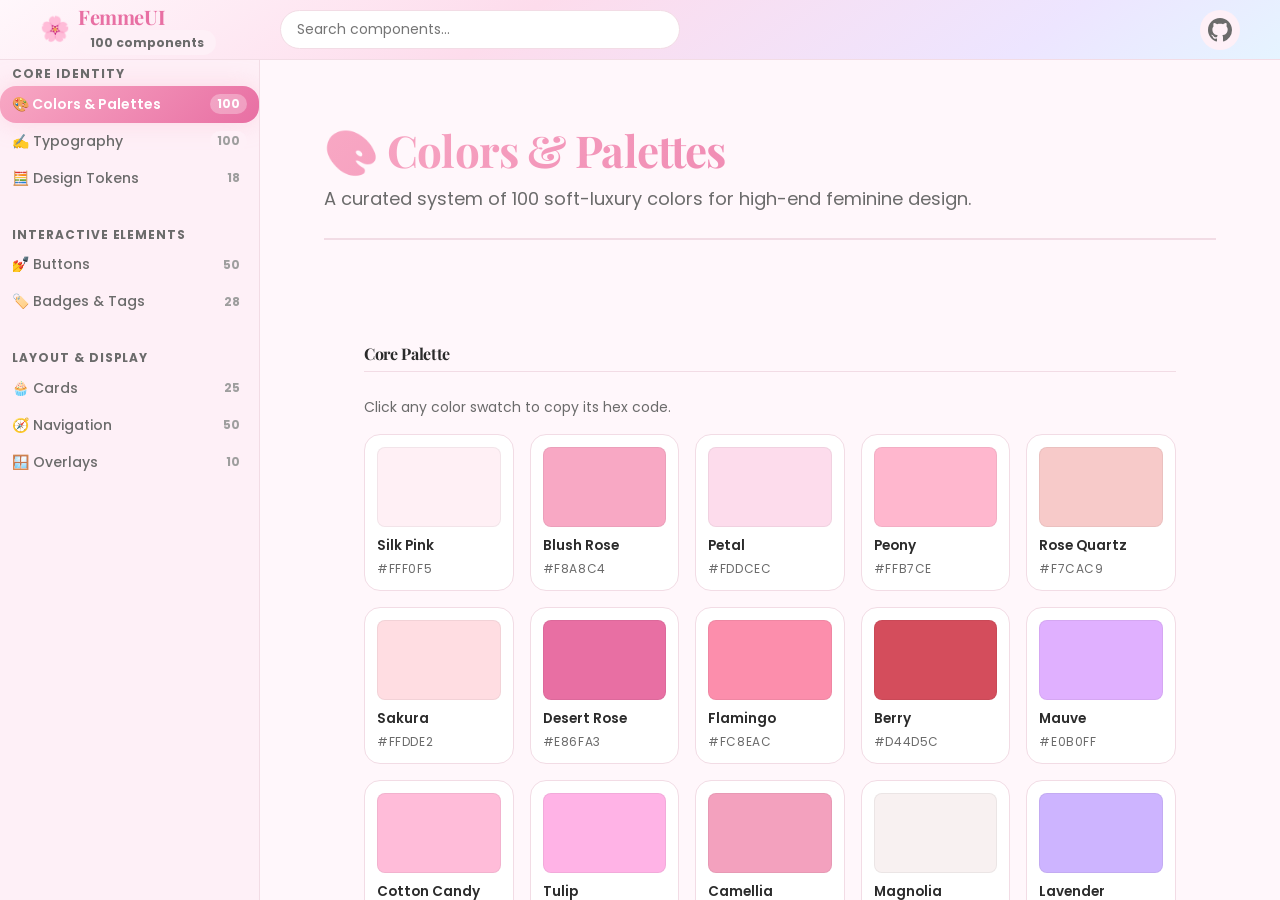
==== commit ba07672b: "Restore FemmeUI premium aesthetic and implement floating copy interaction" ====
--- a/index.html
+++ b/index.html
@@ -1,1089 +1,465 @@
 <!DOCTYPE html>
 <html lang="en">
 <head>
-  <meta charset="UTF-8"/>
-  <meta name="viewport" content="width=device-width,initial-scale=1.0"/>
-  <title>💖 FemmeUI — Feminine Component Library</title>
-  <meta name="description" content="Soft luxury feminine UI component library — 20-30 variants of every component for beauty, boutique & salon brands."/>
-  <link rel="preconnect" href="https://fonts.googleapis.com"/>
-  <link rel="preconnect" href="https://fonts.gstatic.com" crossorigin/>
-  <link href="https://fonts.googleapis.com/css2?family=Playfair+Display:ital,wght@0,400;0,600;0,700;1,400&family=Cormorant+Garamond:ital,wght@0,300;0,400;0,600;1,400&family=Poppins:wght@300;400;500;600;700&family=Quicksand:wght@400;500;600;700&display=swap" rel="stylesheet"/>
-  <link rel="stylesheet" href="css/tokens.css"/>
-  <link rel="stylesheet" href="css/base.css"/>
-  <link rel="stylesheet" href="css/components.css"/>
-  <link rel="stylesheet" href="css/animations.css"/>
-  <link rel="stylesheet" href="css/library.css"/>
+  <meta charset="UTF-8">
+  <meta name="viewport" content="width=device-width, initial-scale=1.0">
+  <title>FemmeUI | Premium Component Library</title>
+  
+  <!-- SEO & Meta -->
+  <meta name="description" content="A premium, soft-luxury UI component library designed for feminine and elegant web applications. Featuring 100 colors, 100 fonts, and 300+ component variants.">
+  <meta name="keywords" content="UI Library, Feminine Design, Luxury Web Design, Component Library, HTML/CSS Components">
+  
+  <!-- Google Fonts Imports -->
+  <link rel="preconnect" href="https://fonts.googleapis.com">
+  <link rel="preconnect" href="https://fonts.gstatic.com" crossorigin>
+  <link href="https://fonts.googleapis.com/css2?family=Playfair+Display:ital,wght@0,400..900;1,400..900&family=Cormorant+Garamond:ital,wght@0,300..700;1,300..700&family=Cinzel:wght@400..900&family=Bodoni+Moda:ital,wght@0,400..900;1,400..900&family=Lora:ital,wght@0,400..700;1,400..700&family=Poppins:wght@200;300;400;500;600;700&family=Montserrat:wght@200;300;400;500;600;700&family=Raleway:wght@200;300;400;500;600;700&family=Inter:wght@300;400;500;600;700&family=Alice&family=Spectral:wght@300;400;500;600&family=Prata&family=Marcellus&family=Bellefair&family=Forum&family=Outfit:wght@300;400;500;600&family=Dancing+Script:wght@400..700&family=Great+Vibes&family=Sacramento&family=Pinyon+Script&display=swap" rel="stylesheet">
+  
+  <link rel="stylesheet" href="css/tokens.css">
+  <link rel="stylesheet" href="css/base.css">
+  <link rel="stylesheet" href="css/library.css">
 </head>
 <body>
 
-<!-- ░░ TOP HEADER ░░ -->
-<header class="lib-header glass">
-  <div class="lib-brand">
-    <span class="brand-icon">🌸</span>
-    <span class="brand-name">FemmeUI</span>
-    <span class="brand-tag">Component Library</span>
+  <!-- ====================================================
+       Header & Navigation
+  ===================================================== -->
+  <header class="lib-header">
+    <div class="lib-header-inner" style="display:flex; align-items:center; width:100%; gap:var(--space-lg);">
+      <div class="lib-logo" style="display:flex; align-items:center; gap:var(--space-sm);">
+        <span class="logo-emoji" style="font-size:1.5rem;">🌸</span>
+        <div class="logo-text">
+          <h1 style="font-size:1.25rem; margin:0; font-family:var(--font-heading); color:var(--primary-dark);">FemmeUI</h1>
+          <span id="lib-count" class="lib-count">100 components</span>
+        </div>
+      </div>
+      
+      <div class="lib-search-wrap" style="flex:1; max-width:400px; margin-left:var(--space-xl);">
+        <input type="text" class="lib-search" placeholder="Search components..." oninput="searchComponents(this.value)">
+      </div>
+
+      <div class="lib-header-actions" style="margin-left:auto;">
+        <a href="https://github.com/Alysha93/Appealing-UI-Component-List" target="_blank" class="github-link" title="View on GitHub">
+          <svg height="24" viewBox="0 0 16 16" width="24" fill="currentColor"><path d="M8 0C3.58 0 0 3.58 0 8c0 3.54 2.29 6.53 5.47 7.59.4.07.55-.17.55-.38 0-.19-.01-.82-.01-1.49-2.01.37-2.53-.49-2.69-.94-.09-.23-.48-.94-.82-1.13-.28-.15-.68-.52-.01-.53.63-.01 1.08.58 1.23.82.72 1.21 1.87.87 2.33.66.07-.52.28-.87.51-1.07-1.78-.2-3.64-.89-3.64-3.95 0-.87.31-1.59.82-2.15-.08-.2-.36-1.02.08-2.12 0 0 .67-.21 2.2.82.64-.18 1.32-.27 2-.27.68 0 1.36.09 2 .27 1.53-1.04 2.2-.82 2.2-.82.44 1.1.16 1.92.08 2.12.51.56.82 1.27.82 2.15 0 3.07-1.87 3.75-3.65 3.95.29.25.54.73.54 1.48 0 1.07-.01 1.93-.01 2.2 0 .21.15.46.55.38A8.013 8.013 0 0016 8c0-4.42-3.58-8-8-8z"></path></svg>
+        </a>
+      </div>
+    </div>
+  </header>
+
+  <div class="lib-layout">
+    <!-- ====================================================
+         Sidebar
+    ===================================================== -->
+    <aside class="lib-sidebar">
+      <div class="sidebar-section">
+        <span class="sidebar-label">Core Identity</span>
+        <button class="lib-nav-item active" onclick="showSection('colors', this)">
+          <span>🎨 Colors & Palettes</span>
+          <span class="sidebar-count">100</span>
+        </button>
+        <button class="lib-nav-item" onclick="showSection('typography', this)">
+          <span>✍️ Typography</span>
+          <span class="sidebar-count">100</span>
+        </button>
+        <button class="lib-nav-item" onclick="showSection('tokens', this)">
+          <span>🧮 Design Tokens</span>
+          <span class="sidebar-count">18</span>
+        </button>
+      </div>
+      
+      <div class="sidebar-section">
+        <span class="sidebar-label">Interactive Elements</span>
+        <button class="lib-nav-item" onclick="showSection('buttons', this)">
+          <span>💅 Buttons</span>
+          <span class="sidebar-count">50</span>
+        </button>
+        <button class="lib-nav-item" onclick="showSection('badges', this)">
+          <span>🏷️ Badges & Tags</span>
+          <span class="sidebar-count">28</span>
+        </button>
+      </div>
+
+      <div class="sidebar-section">
+        <span class="sidebar-label">Layout & Display</span>
+        <button class="lib-nav-item" onclick="showSection('cards', this)">
+          <span>🧁 Cards</span>
+          <span class="sidebar-count">25</span>
+        </button>
+        <button class="lib-nav-item" onclick="showSection('navigation', this)">
+          <span>🧭 Navigation</span>
+          <span class="sidebar-count">50</span>
+        </button>
+        <button class="lib-nav-item" onclick="showSection('overlays', this)">
+          <span>🪟 Overlays</span>
+          <span class="sidebar-count">10</span>
+        </button>
+      </div>
+    </aside>
+
+    <!-- ====================================================
+         Main Content
+    ===================================================== -->
+    <main class="lib-main" id="lib-main">
+
+      <!-- ====================================================
+           🎨 COLORS
+      ===================================================== -->
+      <section id="sec-colors" class="lib-section active">
+        <div class="lib-section-header">
+          <h1 class="lib-section-title">🎨 Colors & Palettes</h1>
+          <p class="lib-section-sub">A curated system of 100 soft-luxury colors for high-end feminine design.</p>
+        </div>
+
+        <div class="comp-group" style="border:none; background:transparent; box-shadow:none;">
+          <h3 class="comp-group-title">Core Palette</h3>
+          <p style="font-size: var(--text-sm); color: var(--text-muted); margin-bottom: var(--space-md);">Click any color swatch to copy its hex code.</p>
+          <div class="swatch-grid" id="main-swatch-grid">
+            <!-- Populated by JS -->
+          </div>
+        </div>
+
+        <div class="comp-group" style="border:none; background:transparent; box-shadow:none;">
+          <h3 class="comp-group-title">Luxury Gradients</h3>
+          <div class="gradient-grid">
+            <div class="comp-preview"><button class="copy-btn-pop" onclick="copyComponentHTML(this.parentElement)">Copy CSS</button><div class="grad-swatch" style="background:linear-gradient(135deg,#F8A8C4,#E86FA3)"><span>Rose Blush</span></div></div>
+            <div class="comp-preview"><button class="copy-btn-pop" onclick="copyComponentHTML(this.parentElement)">Copy CSS</button><div class="grad-swatch" style="background:linear-gradient(135deg,#CDB4FF,#BDE0FE)"><span>Lavender Sky</span></div></div>
+            <div class="comp-preview"><button class="copy-btn-pop" onclick="copyComponentHTML(this.parentElement)">Copy CSS</button><div class="grad-swatch" style="background:linear-gradient(135deg,#FFD6A5,#F8A8C4)"><span>Peach Glow</span></div></div>
+            <div class="comp-preview"><button class="copy-btn-pop" onclick="copyComponentHTML(this.parentElement)">Copy CSS</button><div class="grad-swatch" style="background:linear-gradient(135deg,#D4AF37,#F7E7CE,#D4AF37)"><span>Luxury Gold</span></div></div>
+            <div class="comp-preview"><button class="copy-btn-pop" onclick="copyComponentHTML(this.parentElement)">Copy CSS</button><div class="grad-swatch" style="background:linear-gradient(135deg,#F8A8C4,#CDB4FF,#BDE0FE)"><span>Aurora</span></div></div>
+            <div class="comp-preview"><button class="copy-btn-pop" onclick="copyComponentHTML(this.parentElement)">Copy CSS</button><div class="grad-swatch" style="background:linear-gradient(135deg,#A8E6CF,#BDE0FE)"><span>Mint Blue</span></div></div>
+          </div>
+        </div>
+      </section>
+
+      <!-- ====================================================
+           ✍️ TYPOGRAPHY
+      ===================================================== -->
+      <section id="sec-typography" class="lib-section">
+        <div class="lib-section-header">
+          <h1 class="lib-section-title">✍️ Typography</h1>
+          <p class="lib-section-sub">100 premium fonts for luxury and feminine brands.</p>
+        </div>
+
+        <div class="comp-group" style="border:none; background:transparent; box-shadow:none;">
+          <h3 class="comp-group-title">Type Scale & Preview</h3>
+          <div class="type-list" id="main-type-list">
+            <!-- Populated by JS -->
+          </div>
+        </div>
+      </section>
+
+      <!-- ====================================================
+           🧮 DESIGN TOKENS
+      ===================================================== -->
+      <section id="sec-tokens" class="lib-section">
+        <div class="lib-section-header">
+          <h1 class="lib-section-title">🧮 Design Tokens</h1>
+          <p class="lib-section-sub">The core building blocks of the FemmeUI system.</p>
+        </div>
+
+        <div class="comp-group">
+          <h3 class="comp-group-title">Spacing & Border Radius</h3>
+          <div class="token-grid">
+            <div class="token-row">
+              <div class="token-bar" style="width:var(--space-sm); height:20px; background:var(--primary);"></div>
+              <code>--space-sm: 8px</code>
+            </div>
+            <div class="token-row">
+              <div class="token-bar" style="width:var(--space-md); height:20px; background:var(--primary);"></div>
+              <code>--space-md: 16px</code>
+            </div>
+            <div class="token-row">
+              <div class="token-bar" style="width:var(--space-lg); height:20px; background:var(--primary);"></div>
+              <code>--space-lg: 24px</code>
+            </div>
+            <hr style="border:none; border-top:1px solid var(--border); margin:10px 0;">
+            <div class="token-row">
+              <div class="token-radius" style="border-radius:var(--radius-md);"></div>
+              <code>--radius-md: 8px</code>
+            </div>
+            <div class="token-row">
+              <div class="token-radius" style="border-radius:var(--radius-lg);"></div>
+              <code>--radius-lg: 16px</code>
+            </div>
+            <div class="token-row">
+              <div class="token-radius" style="border-radius:var(--radius-xl);"></div>
+              <code>--radius-xl: 32px</code>
+            </div>
+          </div>
+        </div>
+      </section>
+
+      <!-- ====================================================
+           💅 BUTTONS
+      ===================================================== -->
+      <section id="sec-buttons" class="lib-section">
+        <div class="lib-section-header">
+          <h1 class="lib-section-title">💅 Buttons</h1>
+          <p class="lib-section-sub">50 high-end button variants. Click any button to copy its HTML.</p>
+        </div>
+
+        <div class="comp-group">
+          <h3 class="comp-group-title">Base & Shape Variants</h3>
+          <div class="comp-row wrap" style="gap: 12px; margin-bottom: 24px;">
+            <div class="comp-preview"><button class="copy-btn-pop" onclick="copyComponentHTML(this.parentElement)">Copy Code</button><button class="btn btn-primary">Primary Rose</button></div>
+            <div class="comp-preview"><button class="copy-btn-pop" onclick="copyComponentHTML(this.parentElement)">Copy Code</button><button class="btn btn-secondary">Secondary Lavender</button></div>
+            <div class="comp-preview"><button class="copy-btn-pop" onclick="copyComponentHTML(this.parentElement)">Copy Code</button><button class="btn btn-gold">✦ Luxury Gold</button></div>
+            <div class="comp-preview"><button class="copy-btn-pop" onclick="copyComponentHTML(this.parentElement)">Copy Code</button><button class="btn btn-outline">Outline Pink</button></div>
+            <div class="comp-preview"><button class="copy-btn-pop" onclick="copyComponentHTML(this.parentElement)">Copy Code</button><button class="btn btn-glass">Glass Light</button></div>
+            <div class="comp-preview"><button class="copy-btn-pop" onclick="copyComponentHTML(this.parentElement)">Copy Code</button><button class="btn btn-pill btn-primary">Pill Shape</button></div>
+            <div class="comp-preview"><button class="copy-btn-pop" onclick="copyComponentHTML(this.parentElement)">Copy Code</button><button class="btn btn-square btn-primary">Square Edge</button></div>
+            <div class="comp-preview"><button class="copy-btn-pop" onclick="copyComponentHTML(this.parentElement)">Copy Code</button><button class="btn btn-primary btn-glow-rose">Glowing Rose</button></div>
+            <div class="comp-preview"><button class="copy-btn-pop" onclick="copyComponentHTML(this.parentElement)">Copy Code</button><button class="btn btn-gold btn-glow-gold">Glowing Gold</button></div>
+            <div class="comp-preview"><button class="copy-btn-pop" onclick="copyComponentHTML(this.parentElement)">Copy Code</button><button class="btn btn-outline btn-pill">Outline Pill</button></div>
+          </div>
+        </div>
+
+        <div class="comp-group">
+          <h3 class="comp-group-title">Neumorphic & Specialized</h3>
+          <div class="comp-row wrap" style="gap: 16px; margin-bottom: 24px;">
+            <div class="comp-preview"><button class="copy-btn-pop" onclick="copyComponentHTML(this.parentElement)">Copy Code</button><button class="btn btn-neumorph-light">Soft Neumorph</button></div>
+            <div class="comp-preview"><button class="copy-btn-pop" onclick="copyComponentHTML(this.parentElement)">Copy Code</button><button class="btn btn-neumorph-light btn-neumorph-press">Pressable Light</button></div>
+            <div class="comp-preview"><button class="copy-btn-pop" onclick="copyComponentHTML(this.parentElement)">Copy Code</button><button class="btn btn-neumorph-dark">Dark Neumorph</button></div>
+            <div class="comp-preview"><button class="copy-btn-pop" onclick="copyComponentHTML(this.parentElement)">Copy Code</button><button class="btn btn-glass-dark">Glass Deep</button></div>
+            <div class="comp-preview"><button class="copy-btn-pop" onclick="copyComponentHTML(this.parentElement)">Copy Code</button><button class="btn btn-glass-rose">Glass Rose</button></div>
+            <div class="comp-preview"><button class="copy-btn-pop" onclick="copyComponentHTML(this.parentElement)">Copy Code</button><button class="btn btn-3d">Luxury 3D Press</button></div>
+            <div class="comp-preview"><button class="copy-btn-pop" onclick="copyComponentHTML(this.parentElement)">Copy Code</button><button class="btn btn-3d" style="background:var(--grad-luxury); color:var(--gold-dark); border-bottom-color:#b89b30;">Gold 3D</button></div>
+            <div class="comp-preview"><button class="copy-btn-pop" onclick="copyComponentHTML(this.parentElement)">Copy Code</button><button class="btn btn-pill btn-glass">Glass Pill</button></div>
+            <div class="comp-preview"><button class="copy-btn-pop" onclick="copyComponentHTML(this.parentElement)">Copy Code</button><button class="btn btn-outline" style="border-style: dashed;">Dashed Outline</button></div>
+            <div class="comp-preview"><button class="copy-btn-pop" onclick="copyComponentHTML(this.parentElement)">Copy Code</button><button class="btn btn-primary" style="opacity: 0.6; cursor: not-allowed;">Disabled State</button></div>
+          </div>
+        </div>
+
+        <div class="comp-group">
+          <h3 class="comp-group-title">Social & Action</h3>
+          <div class="comp-row wrap" style="gap: 12px; margin-bottom: 24px;">
+            <div class="comp-preview"><button class="copy-btn-pop" onclick="copyComponentHTML(this.parentElement)">Copy Code</button><button class="btn btn-insta">Instagram</button></div>
+            <div class="comp-preview"><button class="copy-btn-pop" onclick="copyComponentHTML(this.parentElement)">Copy Code</button><button class="btn btn-pinterest">Pinterest</button></div>
+            <div class="comp-preview"><button class="copy-btn-pop" onclick="copyComponentHTML(this.parentElement)">Copy Code</button><button class="btn btn-tiktok">TikTok</button></div>
+            <div class="comp-preview"><button class="copy-btn-pop" onclick="copyComponentHTML(this.parentElement)">Copy Code</button><button class="btn btn-linkedin">LinkedIn</button></div>
+            <div class="comp-preview"><button class="copy-btn-pop" onclick="copyComponentHTML(this.parentElement)">Copy Code</button><button class="btn btn-youtube">YouTube</button></div>
+            <div class="comp-preview"><button class="copy-btn-pop" onclick="copyComponentHTML(this.parentElement)">Copy Code</button><button class="btn btn-pill btn-insta">Insta Pill</button></div>
+            <div class="comp-preview"><button class="copy-btn-pop" onclick="copyComponentHTML(this.parentElement)">Copy Code</button><button class="btn btn-pill btn-tiktok">TikTok Pill</button></div>
+            <div class="comp-preview"><button class="copy-btn-pop" onclick="copyComponentHTML(this.parentElement)">Copy Code</button><button class="btn btn-secondary">✉ Contact Us</button></div>
+            <div class="comp-preview"><button class="copy-btn-pop" onclick="copyComponentHTML(this.parentElement)">Copy Code</button><button class="btn btn-gold">✦ Premium</button></div>
+            <div class="comp-preview"><button class="copy-btn-pop" onclick="copyComponentHTML(this.parentElement)">Copy Code</button><button class="btn btn-primary">❤ Favorites</button></div>
+          </div>
+        </div>
+
+        <div class="comp-group">
+          <h3 class="comp-group-title">Interactive FX & Loading</h3>
+          <div class="comp-row wrap" style="gap: 12px;">
+            <div class="comp-preview"><button class="copy-btn-pop" onclick="copyComponentHTML(this.parentElement)">Copy Code</button><button class="btn btn-primary btn-loading">Loading</button></div>
+            <div class="comp-preview"><button class="copy-btn-pop" onclick="copyComponentHTML(this.parentElement)">Copy Code</button><button class="btn btn-secondary btn-loading">Processing</button></div>
+            <div class="comp-preview"><button class="copy-btn-pop" onclick="copyComponentHTML(this.parentElement)">Copy Code</button><button class="btn btn-gold btn-loading">Fetching</button></div>
+            <div class="comp-preview"><button class="copy-btn-pop" onclick="copyComponentHTML(this.parentElement)">Copy Code</button><button class="btn btn-primary btn-pulse">Pulse</button></div>
+            <div class="comp-preview"><button class="copy-btn-pop" onclick="copyComponentHTML(this.parentElement)">Copy Code</button><button class="btn btn-secondary btn-pulse">Soft Pulse</button></div>
+            <div class="comp-preview"><button class="copy-btn-pop" onclick="copyComponentHTML(this.parentElement)">Copy Code</button><button class="btn btn-primary btn-shimmer">Shimmer</button></div>
+            <div class="comp-preview"><button class="copy-btn-pop" onclick="copyComponentHTML(this.parentElement)">Copy Code</button><button class="btn btn-gold btn-shimmer">Luxury Shimmer</button></div>
+            <div class="comp-preview"><button class="copy-btn-pop" onclick="copyComponentHTML(this.parentElement)">Copy Code</button><button class="btn btn-outline btn-shimmer">Outline Shimmer</button></div>
+            <div class="comp-preview"><button class="copy-btn-pop" onclick="copyComponentHTML(this.parentElement)">Copy Code</button><button class="btn btn-glass btn-pulse">Glass Pulse</button></div>
+            <div class="comp-preview"><button class="copy-btn-pop" onclick="copyComponentHTML(this.parentElement)">Copy Code</button><button class="btn btn-primary" style="letter-spacing: 0.1em;">Spaced Text</button></div>
+          </div>
+        </div>
+      </section>
+
+      <!-- ====================================================
+           🧭 NAVIGATION
+      ===================================================== -->
+      <section id="sec-navigation" class="lib-section">
+        <div class="lib-section-header">
+          <h1 class="lib-section-title">🧭 Navigation</h1>
+          <p class="lib-section-sub">50 navigation variants curated for luxury and professional brands.</p>
+        </div>
+
+        <div class="comp-group">
+          <h3 class="comp-group-title">Luxury Headers (Navbars)</h3>
+          <div style="display:flex; flex-direction:column; gap:24px;">
+            <div class="comp-preview">
+              <button class="copy-btn-pop" onclick="copyComponentHTML(this.parentElement)">Copy Code</button>
+              <nav class="nav-classic">
+                <span style="font-weight:700; color:var(--primary-dark);">FEMME.</span>
+                <div style="display:flex; gap:20px; font-size:14px;"><a>Home</a><a>Gallery</a><a>Shop</a><a>Profile</a></div>
+                <button class="btn btn-primary btn-pill" style="padding:6px 16px;">Get Started</button>
+              </nav>
+            </div>
+            <div class="comp-preview">
+              <button class="copy-btn-pop" onclick="copyComponentHTML(this.parentElement)">Copy Code</button>
+              <nav class="nav-classic nav-glass">
+                <span style="font-weight:700;">GLASSED.</span>
+                <div style="display:flex; gap:20px; font-size:14px;"><a>Collections</a><a>Journal</a><a>About</a></div>
+                <span style="cursor:pointer;">🔍</span>
+              </nav>
+            </div>
+            <div class="comp-preview">
+              <button class="copy-btn-pop" onclick="copyComponentHTML(this.parentElement)">Copy Code</button>
+              <nav class="nav-classic nav-luxury">
+                <span style="font-weight:700;">PREMIUM</span>
+                <div style="display:flex; gap:30px; font-size:12px; letter-spacing:0.1em; text-transform:uppercase;"><a>Catalog</a><a>Archives</a><a>Membership</a></div>
+              </nav>
+            </div>
+          </div>
+        </div>
+
+        <div class="comp-group">
+          <h3 class="comp-group-title">Interactive Tabs</h3>
+          <div style="display:flex; flex-direction:column; gap:32px;">
+            <div class="comp-preview">
+              <button class="copy-btn-pop" onclick="copyComponentHTML(this.parentElement)">Copy Code</button>
+              <div class="tabs-minimal">
+                <button class="tab-minimal active">Overview</button>
+                <button class="tab-minimal">Specifications</button>
+                <button class="tab-minimal">Reviews</button>
+              </div>
+            </div>
+            <div class="comp-preview">
+              <button class="copy-btn-pop" onclick="copyComponentHTML(this.parentElement)">Copy Code</button>
+              <div class="tabs-pills" style="display:inline-flex;">
+                <button class="tab-pill active">Personal</button>
+                <button class="tab-pill">Business</button>
+                <button class="tab-pill">Enterprise</button>
+              </div>
+            </div>
+          </div>
+        </div>
+
+        <div class="comp-group">
+          <h3 class="comp-group-title">Pagination & Breadcrumbs</h3>
+          <div style="display:flex; flex-direction:column; gap:24px;">
+            <div class="comp-preview">
+              <button class="copy-btn-pop" onclick="copyComponentHTML(this.parentElement)">Copy Code</button>
+              <div class="pag-lux" style="display:flex; gap:8px;">
+                <button class="pag-btn">«</button>
+                <button class="pag-btn active">1</button>
+                <button class="pag-btn">2</button>
+                <button class="pag-btn">3</button>
+                <button class="pag-btn">»</button>
+              </div>
+            </div>
+            <div class="comp-preview">
+              <button class="copy-btn-pop" onclick="copyComponentHTML(this.parentElement)">Copy Code</button>
+              <div class="breadcrumb">
+                <a class="bc-link">Home</a> <span class="bc-sep-chevron"></span>
+                <a class="bc-link">Collections</a> <span class="bc-sep-chevron"></span>
+                <span class="bc-current">Silk Dresses</span>
+              </div>
+            </div>
+          </div>
+        </div>
+
+        <div class="comp-group">
+          <h3 class="comp-group-title">Luxury Steppers</h3>
+          <div class="comp-preview">
+            <button class="copy-btn-pop" onclick="copyComponentHTML(this.parentElement)">Copy Code</button>
+            <div class="stepper-lux" style="max-width:400px;">
+              <div class="step-item done">✓</div>
+              <div class="step-item active">2</div>
+              <div class="step-item">3</div>
+              <div class="step-item">4</div>
+            </div>
+          </div>
+        </div>
+      </section>
+
+      <!-- ====================================================
+           🏷️ BADGES & TAGS
+      ===================================================== -->
+      <section id="sec-badges" class="lib-section">
+        <div class="lib-section-header">
+          <h1 class="lib-section-title">🏷️ Badges & Tags</h1>
+          <p class="lib-section-sub">28 chic status markers and category tags for high-end UI.</p>
+        </div>
+
+        <div class="comp-group">
+          <h3 class="comp-group-title">Glass & Luxury Soft</h3>
+          <div class="comp-row wrap">
+            <div class="comp-preview"><button class="copy-btn-pop" onclick="copyComponentHTML(this.parentElement)">Copy Code</button><span class="badge" style="background:var(--primary-light); color:var(--primary-dark); padding:4px 12px; border-radius:999px; font-size:12px; font-weight:600;">NEW ARRIVAL</span></div>
+            <div class="comp-preview"><button class="copy-btn-pop" onclick="copyComponentHTML(this.parentElement)">Copy Code</button><span class="badge" style="background:var(--grad-rose); color:#fff; padding:4px 12px; border-radius:999px; font-size:12px; font-weight:600; box-shadow:var(--shadow-soft);">BEST SELLER</span></div>
+            <div class="comp-preview"><button class="copy-btn-pop" onclick="copyComponentHTML(this.parentElement)">Copy Code</button><span class="badge" style="background:rgba(255,255,255,0.4); backdrop-filter:blur(8px); border:1px solid var(--primary); color:var(--primary-dark); padding:4px 12px; border-radius:999px; font-size:12px; font-weight:600;">PREMIUM</span></div>
+            <div class="comp-preview"><button class="copy-btn-pop" onclick="copyComponentHTML(this.parentElement)">Copy Code</button><span class="badge" style="background:var(--grad-luxury); color:var(--gold-dark); border:1px solid var(--gold); padding:4px 12px; border-radius:999px; font-size:12px; font-weight:700;">✦ GOLD</span></div>
+            <div class="comp-preview"><button class="copy-btn-pop" onclick="copyComponentHTML(this.parentElement)">Copy Code</button><span class="badge" style="background:var(--secondary-light); color:var(--secondary-dark); padding:4px 12px; border-radius:8px; font-size:12px; font-weight:600;">COLLECTION</span></div>
+          </div>
+        </div>
+      </section>
+
+      <!-- ====================================================
+           🧁 CARDS
+      ===================================================== -->
+      <section id="sec-cards" class="lib-section">
+        <div class="lib-section-header">
+          <h1 class="lib-section-title">🧁 Cards</h1>
+          <p class="lib-section-sub">25 luxury card layouts for products, features, and content blocks.</p>
+        </div>
+
+        <div class="comp-group">
+          <h3 class="comp-group-title">Product & Glass Cards</h3>
+          <div class="comp-row wrap" style="gap:24px;">
+            <div class="comp-preview">
+              <button class="copy-btn-pop" onclick="copyComponentHTML(this.parentElement)">Copy Code</button>
+              <div style="width:240px; background:var(--surface); border-radius:var(--radius-xl); overflow:hidden; border:1px solid var(--border); box-shadow:var(--shadow-soft);">
+                <div style="height:160px; background:var(--grad-rose); display:flex; align-items:center; justify-content:center; font-size:3rem;">👗</div>
+                <div style="padding:20px;">
+                  <h4 style="margin:0; font-family:var(--font-heading);">Silk Rose Gown</h4>
+                  <p style="color:var(--text-muted); font-size:14px; margin:8px 0;">Premium mulberry silk, handcrafted elegance.</p>
+                  <div style="display:flex; justify-content:space-between; align-items:center; margin-top:16px;">
+                    <span style="font-weight:700; color:var(--primary-dark);">$299</span>
+                    <button class="btn btn-primary btn-pill" style="padding:6px 12px; font-size:12px;">Add to Bag</button>
+                  </div>
+                </div>
+              </div>
+            </div>
+            
+            <div class="comp-preview">
+              <button class="copy-btn-pop" onclick="copyComponentHTML(this.parentElement)">Copy Code</button>
+              <div style="width:240px; background:rgba(255,255,255,0.6); backdrop-filter:blur(15px); border-radius:var(--radius-xl); padding:24px; border:1px solid rgba(255,255,255,0.4); box-shadow:var(--shadow-medium);">
+                <span style="color:var(--gold-dark); font-size:10px; font-weight:700; letter-spacing:0.1em; text-transform:uppercase;">EXCLUSIVE ACCESS</span>
+                <h4 style="margin:10px 0 5px; font-family:var(--font-heading);">Inner Circle</h4>
+                <p style="color:var(--text-muted); font-size:13px;">Join our premium membership for editorial content and early releases.</p>
+                <div style="margin-top:20px; border-top:1px solid var(--border); padding-top:15px; display:flex; align-items:center; gap:10px;">
+                  <div style="width:32px; height:32px; border-radius:50%; background:var(--grad-luxury);"></div>
+                  <span style="font-size:12px; font-weight:600;">Join Now →</span>
+                </div>
+              </div>
+            </div>
+          </div>
+        </div>
+      </section>
+
+      <!-- ====================================================
+           🪟 OVERLAYS
+      ===================================================== -->
+      <section id="sec-overlays" class="lib-section">
+        <div class="lib-section-header">
+          <h1 class="lib-section-title">🪟 Overlays</h1>
+          <p class="lib-section-sub">10 premium modal, toast, and tooltip designs.</p>
+        </div>
+
+        <div class="comp-group">
+          <h3 class="comp-group-title">Modal & Notification</h3>
+          <div class="comp-row wrap">
+            <div class="comp-preview">
+              <button class="copy-btn-pop" onclick="copyComponentHTML(this.parentElement)">Copy Code</button>
+              <div style="width:320px; background:var(--surface); border-radius:var(--radius-xl); padding:32px; text-align:center; box-shadow:var(--shadow-heavy);">
+                <div style="width:64px; height:64px; background:var(--primary-light); color:var(--primary-dark); border-radius:50%; display:flex; align-items:center; justify-content:center; margin:0 auto 20px; font-size:1.5rem;">💌</div>
+                <h3 style="font-family:var(--font-heading); margin-bottom:10px;">Join the Mailing List</h3>
+                <p style="color:var(--text-muted); font-size:14px; margin-bottom:24px;">Get curated beauty tips and exclusive collection reveals in your inbox.</p>
+                <input type="text" placeholder="your@email.com" style="width:100%; padding:12px; border-radius:999px; border:1px solid var(--border); margin-bottom:12px; outline:none;">
+                <button class="btn btn-primary btn-pill" style="width:100%;">Subscribe</button>
+              </div>
+            </div>
+          </div>
+        </div>
+      </section>
+    </main>
   </div>
-  <div class="lib-search-wrap">
-    <input class="lib-search" id="lib-search" type="text" placeholder="🔍  Search components…" oninput="searchComponents(this.value)"/>
+
+  <!-- Toast & Notification Containers -->
+  <div id="toast-container" style="position:fixed; bottom:24px; right:24px; z-index:9999; display:flex; flex-direction:column; gap:10px;"></div>
+  
+  <div id="copy-toast">
+    <span class="toast-icon">✓</span>
+    <span class="toast-msg">Hex code copied!</span>
   </div>
-  <div class="lib-header-actions">
-    <span class="lib-count" id="lib-count">0 components</span>
-    <button class="btn-icon btn-icon-secondary" onclick="toggleTheme()" title="Toggle dark mode" id="theme-btn">🌙</button>
-  </div>
-</header>
-
-<div class="lib-layout">
-
-  <!-- ░░ SIDEBAR ░░ -->
-  <aside class="lib-sidebar" id="lib-sidebar">
-    <div class="sidebar-section">
-      <div class="sidebar-label">Foundation</div>
-      <button class="lib-nav-item active" data-section="colors"     onclick="showSection('colors',this)">🎨 Colors & Palettes</button>
-      <button class="lib-nav-item"        data-section="typography" onclick="showSection('typography',this)">✍️ Typography</button>
-      <button class="lib-nav-item"        data-section="tokens"     onclick="showSection('tokens',this)">🧮 Design Tokens</button>
-    </div>
-    <div class="sidebar-section">
-      <div class="sidebar-label">Components</div>
-      <button class="lib-nav-item" data-section="buttons"       onclick="showSection('buttons',this)">💅 Buttons <span class="sidebar-count">30</span></button>
-      <button class="lib-nav-item" data-section="badges"        onclick="showSection('badges',this)">🏷️ Badges & Tags <span class="sidebar-count">28</span></button>
-      <button class="lib-nav-item" data-section="cards"         onclick="showSection('cards',this)">🧁 Cards <span class="sidebar-count">25</span></button>
-      <button class="lib-nav-item" data-section="forms"         onclick="showSection('forms',this)">🧾 Forms <span class="sidebar-count">22</span></button>
-      <button class="lib-nav-item" data-section="avatars"       onclick="showSection('avatars',this)">👤 Avatars <span class="sidebar-count">20</span></button>
-      <button class="lib-nav-item" data-section="progress"      onclick="showSection('progress',this)">📊 Progress & Loaders <span class="sidebar-count">24</span></button>
-      <button class="lib-nav-item" data-section="navigation"    onclick="showSection('navigation',this)">🧭 Navigation <span class="sidebar-count">20</span></button>
-      <button class="lib-nav-item" data-section="overlays"      onclick="showSection('overlays',this)">🪟 Modals & Sheets <span class="sidebar-count">12</span></button>
-      <button class="lib-nav-item" data-section="notifications" onclick="showSection('notifications',this)">📢 Notifications <span class="sidebar-count">20</span></button>
-    </div>
-    <div class="sidebar-section">
-      <div class="sidebar-label">Commerce</div>
-      <button class="lib-nav-item" data-section="products"  onclick="showSection('products',this)">🛍️ Product Cards <span class="sidebar-count">20</span></button>
-      <button class="lib-nav-item" data-section="services"  onclick="showSection('services',this)">💄 Service Cards <span class="sidebar-count">15</span></button>
-      <button class="lib-nav-item" data-section="booking"   onclick="showSection('booking',this)">📅 Booking <span class="sidebar-count">6</span></button>
-      <button class="lib-nav-item" data-section="cart"      onclick="showSection('cart',this)">🛒 Cart & Checkout <span class="sidebar-count">5</span></button>
-    </div>
-    <div class="sidebar-section">
-      <div class="sidebar-label">Motion & Layout</div>
-      <button class="lib-nav-item" data-section="animations" onclick="showSection('animations',this)">🪄 Animations <span class="sidebar-count">20</span></button>
-      <button class="lib-nav-item" data-section="layout"     onclick="showSection('layout',this)">📐 Layout Sections <span class="sidebar-count">10</span></button>
-    </div>
-  </aside>
-
-  <!-- ░░ MAIN CONTENT ░░ -->
-  <main class="lib-main" id="lib-main">
-
-    <!-- ====================================================
-         🎨 COLORS
-    ===================================================== -->
-    <section id="sec-colors" class="lib-section active">
-      <div class="lib-section-header">
-        <h1 class="lib-section-title">🎨 Colors &amp; Palettes</h1>
-        <p class="lib-section-sub">The full soft-luxury color system — 20 curated swatches</p>
-      </div>
-
-      <div class="comp-group">
-        <h3 class="comp-group-title">Core Palette</h3>
-        <div class="swatch-grid">
-          <div class="swatch-wrap"><div class="swatch" style="background:#FFF7FB;border:1px solid #F2DCE5"></div><b>Background</b><code>#FFF7FB</code></div>
-          <div class="swatch-wrap"><div class="swatch" style="background:#FFFFFF;border:1px solid #F2DCE5"></div><b>Surface</b><code>#FFFFFF</code></div>
-          <div class="swatch-wrap"><div class="swatch" style="background:#FEF0F7"></div><b>Surface Alt</b><code>#FEF0F7</code></div>
-          <div class="swatch-wrap"><div class="swatch" style="background:#F8A8C4"></div><b>Primary Blush</b><code>#F8A8C4</code></div>
-          <div class="swatch-wrap"><div class="swatch" style="background:#E86FA3"></div><b>Primary Dark</b><code>#E86FA3</code></div>
-          <div class="swatch-wrap"><div class="swatch" style="background:#FDDCEC"></div><b>Primary Light</b><code>#FDDCEC</code></div>
-          <div class="swatch-wrap"><div class="swatch" style="background:#CDB4FF"></div><b>Lavender</b><code>#CDB4FF</code></div>
-          <div class="swatch-wrap"><div class="swatch" style="background:#9B72FF"></div><b>Lavender Dark</b><code>#9B72FF</code></div>
-          <div class="swatch-wrap"><div class="swatch" style="background:#EDE5FF"></div><b>Lavender Light</b><code>#EDE5FF</code></div>
-          <div class="swatch-wrap"><div class="swatch" style="background:#FFD6A5"></div><b>Peach Gold</b><code>#FFD6A5</code></div>
-          <div class="swatch-wrap"><div class="swatch" style="background:#F5AE5A"></div><b>Peach Dark</b><code>#F5AE5A</code></div>
-          <div class="swatch-wrap"><div class="swatch" style="background:#BDE0FE"></div><b>Baby Blue</b><code>#BDE0FE</code></div>
-          <div class="swatch-wrap"><div class="swatch" style="background:#D4AF37"></div><b>Gold</b><code>#D4AF37</code></div>
-          <div class="swatch-wrap"><div class="swatch" style="background:#F7E7CE"></div><b>Champagne</b><code>#F7E7CE</code></div>
-          <div class="swatch-wrap"><div class="swatch" style="background:#A8E6CF"></div><b>Mint</b><code>#A8E6CF</code></div>
-          <div class="swatch-wrap"><div class="swatch" style="background:#FFD166"></div><b>Warning</b><code>#FFD166</code></div>
-          <div class="swatch-wrap"><div class="swatch" style="background:#FF8FAB"></div><b>Error</b><code>#FF8FAB</code></div>
-          <div class="swatch-wrap"><div class="swatch" style="background:#2B2B2B"></div><b>Ink Text</b><code>#2B2B2B</code></div>
-          <div class="swatch-wrap"><div class="swatch" style="background:#6B6B6B"></div><b>Muted Text</b><code>#6B6B6B</code></div>
-          <div class="swatch-wrap"><div class="swatch" style="background:#F2DCE5"></div><b>Border</b><code>#F2DCE5</code></div>
-        </div>
-      </div>
-
-      <div class="comp-group">
-        <h3 class="comp-group-title">Gradients</h3>
-        <div class="gradient-grid">
-          <div class="grad-swatch" style="background:linear-gradient(135deg,#F8A8C4,#E86FA3)"><span>Rose Blush</span></div>
-          <div class="grad-swatch" style="background:linear-gradient(135deg,#CDB4FF,#BDE0FE)"><span>Lavender Sky</span></div>
-          <div class="grad-swatch" style="background:linear-gradient(135deg,#FFD6A5,#F8A8C4)"><span>Peach Glow</span></div>
-          <div class="grad-swatch" style="background:linear-gradient(135deg,#D4AF37,#F7E7CE,#D4AF37)"><span>Luxury Gold</span></div>
-          <div class="grad-swatch" style="background:linear-gradient(135deg,#F8A8C4,#CDB4FF,#BDE0FE)"><span>Aurora</span></div>
-          <div class="grad-swatch" style="background:linear-gradient(135deg,#A8E6CF,#BDE0FE)"><span>Mint Blue</span></div>
-          <div class="grad-swatch" style="background:linear-gradient(135deg,#FFF7FB,#FDDCEC,#EDE5FF)"><span>Hero Mist</span></div>
-          <div class="grad-swatch" style="background:linear-gradient(160deg,#1A0E1F,#2B1A30)"><span style="color:#fff">Dark Luxury</span></div>
-        </div>
-      </div>
-    </section>
-
-    <!-- ====================================================
-         ✍️ TYPOGRAPHY
-    ===================================================== -->
-    <section id="sec-typography" class="lib-section">
-      <div class="lib-section-header">
-        <h1 class="lib-section-title">✍️ Typography</h1>
-        <p class="lib-section-sub">20 text styles across 4 beautiful font families</p>
-      </div>
-
-      <div class="comp-group">
-        <h3 class="comp-group-title">Playfair Display — Headings</h3>
-        <div class="type-list">
-          <div class="type-row"><span class="type-label">H1 · 4.5rem</span><div style="font-family:'Playfair Display',serif;font-size:3.5rem;font-weight:700;color:var(--text)">Luxury Beauty Awaits</div></div>
-          <div class="type-row"><span class="type-label">H2 · 3rem</span><div style="font-family:'Playfair Display',serif;font-size:2.5rem;font-weight:600;color:var(--text)">Crafted With Elegance</div></div>
-          <div class="type-row"><span class="type-label">H3 · 2rem</span><div style="font-family:'Playfair Display',serif;font-size:2rem;color:var(--text)">Soft &amp; Feminine</div></div>
-          <div class="type-row"><span class="type-label">H1 Gradient</span><div style="font-family:'Playfair Display',serif;font-size:3rem;font-weight:700;background:linear-gradient(135deg,#F8A8C4,#E86FA3);-webkit-background-clip:text;-webkit-text-fill-color:transparent;background-clip:text">Rose Petal Dreams</div></div>
-          <div class="type-row"><span class="type-label">H1 Gold</span><div style="font-family:'Playfair Display',serif;font-size:3rem;font-weight:700;background:linear-gradient(135deg,#D4AF37,#F7E7CE,#D4AF37);-webkit-background-clip:text;-webkit-text-fill-color:transparent;background-clip:text">Gold Hour Collection</div></div>
-        </div>
-      </div>
-
-      <div class="comp-group">
-        <h3 class="comp-group-title">Cormorant Garamond — Editorial</h3>
-        <div class="type-list">
-          <div class="type-row"><span class="type-label">Italic Light</span><div style="font-family:'Cormorant Garamond',serif;font-size:2.5rem;font-style:italic;font-weight:300;color:var(--text)">A touch of pure elegance</div></div>
-          <div class="type-row"><span class="type-label">Regular</span><div style="font-family:'Cormorant Garamond',serif;font-size:2rem;color:var(--text)">Beauty Is A State Of Mind</div></div>
-          <div class="type-row"><span class="type-label">Italic Bold</span><div style="font-family:'Cormorant Garamond',serif;font-size:2rem;font-style:italic;font-weight:600;color:var(--primary-dark)">Blooming Into Yourself</div></div>
-          <div class="type-row"><span class="type-label">Large Quote</span><div style="font-family:'Cormorant Garamond',serif;font-size:1.8rem;font-style:italic;color:var(--secondary-dark)">"She wore confidence like a crown of flowers."</div></div>
-        </div>
-      </div>
-
-      <div class="comp-group">
-        <h3 class="comp-group-title">Poppins — Body & UI</h3>
-        <div class="type-list">
-          <div class="type-row"><span class="type-label">Body Large</span><div style="font-family:'Poppins',sans-serif;font-size:1.125rem;color:var(--text-muted)">Clean, modern, and feminine. Every word feels considered and every sentence breathes with generous spacing.</div></div>
-          <div class="type-row"><span class="type-label">Body Regular</span><div style="font-family:'Poppins',sans-serif;font-size:1rem;color:var(--text-muted)">Our formulas are crafted with love, using only the finest botanical ingredients sourced sustainably.</div></div>
-          <div class="type-row"><span class="type-label">Body Small</span><div style="font-family:'Poppins',sans-serif;font-size:0.875rem;color:var(--text-muted)">Free shipping on orders over $75. Returns accepted within 30 days. See full policy for details.</div></div>
-          <div class="type-row"><span class="type-label">Caption</span><div style="font-family:'Poppins',sans-serif;font-size:0.75rem;font-weight:600;letter-spacing:0.08em;text-transform:uppercase;color:var(--primary-dark)">New Arrival · Limited Edition</div></div>
-          <div class="type-row"><span class="type-label">Lead / Subtitle</span><div style="font-family:'Poppins',sans-serif;font-size:1.25rem;font-weight:300;color:var(--text-muted)">Designed for the modern woman who values herself.</div></div>
-        </div>
-      </div>
-
-      <div class="comp-group">
-        <h3 class="comp-group-title">Quicksand — Brand Accent</h3>
-        <div class="type-list">
-          <div class="type-row"><span class="type-label">Brand Bold</span><div style="font-family:'Quicksand',sans-serif;font-size:2rem;font-weight:700;color:var(--primary-dark)">✨ Blush &amp; Bloom ✨</div></div>
-          <div class="type-row"><span class="type-label">Tagline</span><div style="font-family:'Quicksand',sans-serif;font-size:1.25rem;font-weight:600;color:var(--secondary-dark)">Soft · Playful · Feminine · You</div></div>
-          <div class="type-row"><span class="type-label">Price Tag</span><div style="font-family:'Quicksand',sans-serif;font-size:2.5rem;font-weight:700;color:var(--primary-dark)">$68<span style="font-size:1rem;font-weight:400;color:var(--text-muted)">.00</span></div></div>
-        </div>
-      </div>
-
-      <div class="comp-group">
-        <h3 class="comp-group-title">Special Text Effects</h3>
-        <div class="type-list">
-          <div class="type-row"><span class="type-label">Shimmer</span><div class="shimmer-text" style="font-size:2rem;font-family:'Playfair Display',serif;font-weight:700">Shimmer &amp; Shine Collection</div></div>
-          <div class="type-row"><span class="type-label">Gradient Rose</span><div style="font-size:2rem;font-family:'Playfair Display',serif;font-weight:700;background:linear-gradient(135deg,#F8A8C4,#E86FA3,#CDB4FF);-webkit-background-clip:text;-webkit-text-fill-color:transparent;background-clip:text">Aurora Beauty Studio</div></div>
-          <div class="type-row"><span class="type-label">Outline Text</span><div style="font-size:3rem;font-family:'Playfair Display',serif;font-weight:700;-webkit-text-stroke:2px #E86FA3;color:transparent">Blush Rose</div></div>
-        </div>
-      </div>
-    </section>
-
-    <!-- ====================================================
-         🧮 DESIGN TOKENS
-    ===================================================== -->
-    <section id="sec-tokens" class="lib-section">
-      <div class="lib-section-header">
-        <h1 class="lib-section-title">🧮 Design Tokens</h1>
-        <p class="lib-section-sub">Copy-paste ready CSS variables for every design decision</p>
-      </div>
-      <div class="comp-group">
-        <h3 class="comp-group-title">Spacing Scale</h3>
-        <div class="token-grid">
-          <div class="token-row"><div class="token-bar" style="width:4px;height:16px;background:var(--primary)"></div><code>--space-xs: 4px</code></div>
-          <div class="token-row"><div class="token-bar" style="width:8px;height:16px;background:var(--primary)"></div><code>--space-sm: 8px</code></div>
-          <div class="token-row"><div class="token-bar" style="width:16px;height:16px;background:var(--primary)"></div><code>--space-md: 16px</code></div>
-          <div class="token-row"><div class="token-bar" style="width:24px;height:16px;background:var(--primary)"></div><code>--space-lg: 24px</code></div>
-          <div class="token-row"><div class="token-bar" style="width:40px;height:16px;background:var(--primary)"></div><code>--space-xl: 40px</code></div>
-          <div class="token-row"><div class="token-bar" style="width:64px;height:16px;background:var(--primary)"></div><code>--space-xxl: 64px</code></div>
-        </div>
-      </div>
-      <div class="comp-group">
-        <h3 class="comp-group-title">Border Radius</h3>
-        <div class="token-grid">
-          <div class="token-row"><div class="token-radius" style="border-radius:4px"></div><code>--radius-xs: 4px</code></div>
-          <div class="token-row"><div class="token-radius" style="border-radius:8px"></div><code>--radius-sm: 8px</code></div>
-          <div class="token-row"><div class="token-radius" style="border-radius:16px"></div><code>--radius-md: 16px</code></div>
-          <div class="token-row"><div class="token-radius" style="border-radius:24px"></div><code>--radius-lg: 24px</code></div>
-          <div class="token-row"><div class="token-radius" style="border-radius:32px"></div><code>--radius-xl: 32px</code></div>
-          <div class="token-row"><div class="token-radius" style="border-radius:999px"></div><code>--radius-full: 999px</code></div>
-        </div>
-      </div>
-      <div class="comp-group">
-        <h3 class="comp-group-title">Shadows</h3>
-        <div class="shadow-grid">
-          <div class="shadow-demo" style="box-shadow:0 10px 30px rgba(248,168,196,0.15)"><span>Soft Blush</span><code>--shadow-soft</code></div>
-          <div class="shadow-demo" style="box-shadow:0 20px 50px rgba(0,0,0,0.07)"><span>Medium</span><code>--shadow-medium</code></div>
-          <div class="shadow-demo" style="box-shadow:0 0 25px rgba(248,168,196,0.35)"><span>Glow Pink</span><code>--shadow-glow</code></div>
-          <div class="shadow-demo" style="box-shadow:0 0 25px rgba(212,175,55,0.3)"><span>Glow Gold</span><code>--shadow-gold</code></div>
-          <div class="shadow-demo" style="box-shadow:0 0 25px rgba(205,180,255,0.35)"><span>Glow Lavender</span><code>--shadow-lavender</code></div>
-          <div class="shadow-demo" style="box-shadow:0 30px 70px rgba(0,0,0,0.12)"><span>Heavy</span><code>--shadow-heavy</code></div>
-        </div>
-      </div>
-    </section>
-
-    <!-- ====================================================
-         💅 BUTTONS — 30 VARIANTS
-    ===================================================== -->
-    <section id="sec-buttons" class="lib-section">
-      <div class="lib-section-header">
-        <h1 class="lib-section-title">💅 Buttons</h1>
-        <p class="lib-section-sub">30 button variants — gradients, sizes, shapes &amp; states</p>
-      </div>
-
-      <div class="comp-group">
-        <h3 class="comp-group-title">Primary — Blush Rose</h3>
-        <div class="comp-row wrap">
-          <button class="btn btn-primary">Blush Primary</button>
-          <button class="btn btn-primary btn-pill">Pill Shape</button>
-          <button class="btn btn-primary btn-sm">Small</button>
-          <button class="btn btn-primary btn-lg">Large</button>
-          <button class="btn btn-primary btn-xl">Extra Large</button>
-          <button class="btn btn-primary" style="width:100%;max-width:260px">Full Width</button>
-        </div>
-      </div>
-
-      <div class="comp-group">
-        <h3 class="comp-group-title">Secondary — Lavender Purple</h3>
-        <div class="comp-row wrap">
-          <button class="btn btn-secondary">Lavender</button>
-          <button class="btn btn-secondary btn-pill">Pill Shape</button>
-          <button class="btn btn-secondary btn-sm">Small</button>
-          <button class="btn btn-secondary btn-lg">Large</button>
-          <button class="btn btn-secondary btn-xl">Extra Large</button>
-        </div>
-      </div>
-
-      <div class="comp-group">
-        <h3 class="comp-group-title">Luxury Gold</h3>
-        <div class="comp-row wrap">
-          <button class="btn btn-gold">✦ Gold Luxury</button>
-          <button class="btn btn-gold btn-pill">✦ Pill Gold</button>
-          <button class="btn btn-gold btn-sm">Gold Small</button>
-          <button class="btn btn-gold btn-lg">💎 Shop Gold</button>
-        </div>
-      </div>
-
-      <div class="comp-group">
-        <h3 class="comp-group-title">Peach &amp; Mint</h3>
-        <div class="comp-row wrap">
-          <button class="btn btn-peach">Peach Glow</button>
-          <button class="btn btn-peach btn-pill">🍑 Peach Pill</button>
-          <button class="btn" style="background:linear-gradient(135deg,#A8E6CF,#68D8A4);color:#1A5C3A;border:none;padding:10px 22px;border-radius:16px;font-weight:600;cursor:pointer">🌿 Mint Fresh</button>
-          <button class="btn" style="background:linear-gradient(135deg,#BDE0FE,#87CEEB);color:#1A4A6B;border:none;padding:10px 22px;border-radius:16px;font-weight:600;cursor:pointer">💧 Sky Blue</button>
-        </div>
-      </div>
-
-      <div class="comp-group">
-        <h3 class="comp-group-title">Outline &amp; Ghost</h3>
-        <div class="comp-row wrap">
-          <button class="btn btn-outline">Outline Rose</button>
-          <button class="btn btn-outline btn-pill">Pill Outline</button>
-          <button class="btn btn-ghost">Ghost Style</button>
-          <button class="btn" style="background:transparent;border:2px solid var(--secondary);color:var(--secondary-dark);padding:10px 22px;border-radius:16px;font-weight:600;cursor:pointer;transition:all 0.3s">Lavender Outline</button>
-          <button class="btn" style="background:transparent;border:2px solid var(--gold);color:var(--gold-dark);padding:10px 22px;border-radius:16px;font-weight:600;cursor:pointer;transition:all 0.3s">Gold Outline</button>
-        </div>
-      </div>
-
-      <div class="comp-group">
-        <h3 class="comp-group-title">Glass &amp; Frosted</h3>
-        <div class="comp-row wrap" style="background:linear-gradient(135deg,#F8A8C4,#CDB4FF,#BDE0FE);padding:24px;border-radius:20px">
-          <button class="btn btn-glass">Glass Light</button>
-          <button class="btn btn-glass btn-pill">Glass Pill</button>
-          <button class="btn btn-glass-white">Glass White</button>
-          <button class="btn btn-glass-white btn-pill">Glass White Pill</button>
-          <button class="btn" style="background:rgba(0,0,0,0.2);backdrop-filter:blur(10px);color:#fff;border:1px solid rgba(255,255,255,0.3);padding:10px 22px;border-radius:16px;font-weight:600;cursor:pointer">Dark Glass</button>
-        </div>
-      </div>
-
-      <div class="comp-group">
-        <h3 class="comp-group-title">Multi-Color Gradients</h3>
-        <div class="comp-row wrap">
-          <button class="btn btn-gradient-rose">🌹 Rose Gradient</button>
-          <button class="btn btn-gradient-lavender">💜 Lavender</button>
-          <button class="btn btn-gradient-peach">🍑 Peach Dreams</button>
-          <button class="btn btn-gradient-luxury">💎 Luxury</button>
-          <button class="btn btn-gradient-aurora">🌈 Aurora</button>
-          <button class="btn" style="background:linear-gradient(135deg,#F8A8C4,#FFD6A5,#A8E6CF);color:#2B2B2B;border:none;padding:10px 22px;border-radius:16px;font-weight:600;cursor:pointer">🌸 Pastel Rainbow</button>
-        </div>
-      </div>
-
-      <div class="comp-group">
-        <h3 class="comp-group-title">States &amp; Specials</h3>
-        <div class="comp-row wrap">
-          <button class="btn btn-danger">🗑️ Soft Danger</button>
-          <button class="btn btn-primary" disabled style="opacity:0.5;cursor:not-allowed">Disabled</button>
-          <button class="btn btn-primary" id="lb1" onclick="loadingBtn('lb1','lb1-spinner')"><span>Place Order</span><span id="lb1-spinner" class="btn-spinner hidden"></span></button>
-          <button class="btn" style="background:linear-gradient(135deg,#FF8FAB,#FFD6A5);color:#fff;border:none;padding:10px 22px;border-radius:16px;font-weight:600;cursor:pointer">🎀 Buy Now</button>
-          <button class="btn btn-primary" style="display:flex;gap:8px;align-items:center">♥ <span>Wishlist</span></button>
-          <button class="btn btn-gold" style="display:flex;gap:8px;align-items:center">🛒 <span>Add to Cart</span></button>
-        </div>
-      </div>
-
-      <div class="comp-group">
-        <h3 class="comp-group-title">Icon Buttons</h3>
-        <div class="comp-row wrap">
-          <button class="btn-icon btn-icon-primary">♥</button>
-          <button class="btn-icon btn-icon-secondary">★</button>
-          <button class="btn-icon btn-icon-gold">✦</button>
-          <button class="btn-icon" style="background:linear-gradient(135deg,#F8A8C4,#E86FA3);color:#fff;width:40px;height:40px;border-radius:50%;border:none;cursor:pointer;font-size:1.1rem">🛒</button>
-          <button class="btn-icon" style="background:linear-gradient(135deg,#A8E6CF,#BDE0FE);color:#1A5C3A;width:40px;height:40px;border-radius:50%;border:none;cursor:pointer;font-size:1.1rem">✓</button>
-          <button class="btn-icon" style="background:linear-gradient(135deg,#CDB4FF,#9B72FF);color:#fff;width:40px;height:40px;border-radius:50%;border:none;cursor:pointer;font-size:1.1rem">🔍</button>
-          <button class="btn-icon" style="background:var(--gold-light);color:var(--gold-dark);width:48px;height:48px;border-radius:50%;border:none;cursor:pointer;font-size:1.2rem">💎</button>
-          <button class="btn-icon" style="background:linear-gradient(135deg,#FF8FAB,#FF5C84);color:#fff;width:48px;height:48px;border-radius:50%;border:none;cursor:pointer;font-size:1.2rem">✕</button>
-        </div>
-      </div>
-    </section>
-
-    <!-- ====================================================
-         🏷️ BADGES & TAGS — 28 VARIANTS
-    ===================================================== -->
-    <section id="sec-badges" class="lib-section">
-      <div class="lib-section-header">
-        <h1 class="lib-section-title">🏷️ Badges &amp; Tags</h1>
-        <p class="lib-section-sub">28 badge and tag variants for labels, status, and filters</p>
-      </div>
-
-      <div class="comp-group">
-        <h3 class="comp-group-title">Color Badges</h3>
-        <div class="comp-row wrap">
-          <span class="badge badge-primary">✨ New</span>
-          <span class="badge badge-secondary">Trending</span>
-          <span class="badge badge-gold">💎 Limited</span>
-          <span class="badge badge-success">✓ In Stock</span>
-          <span class="badge badge-warning">⚡ Sale</span>
-          <span class="badge badge-danger">🔥 Hot</span>
-          <span class="badge badge-muted">Sold Out</span>
-          <span class="badge" style="background:linear-gradient(135deg,#F8A8C4,#CDB4FF);color:#fff;padding:3px 12px;border-radius:999px;font-size:.75rem;font-weight:700;letter-spacing:.04em;text-transform:uppercase">Aurora</span>
-          <span class="badge" style="background:linear-gradient(135deg,#BDE0FE,#A8E6CF);color:#1A4A6B;padding:3px 12px;border-radius:999px;font-size:.75rem;font-weight:700;letter-spacing:.04em;text-transform:uppercase">Fresh</span>
-          <span class="badge" style="background:#2B1A30;color:#F8A8C4;padding:3px 12px;border-radius:999px;font-size:.75rem;font-weight:700;letter-spacing:.04em">DARK MODE</span>
-        </div>
-      </div>
-
-      <div class="comp-group">
-        <h3 class="comp-group-title">Product &amp; Commerce Badges</h3>
-        <div class="comp-row wrap">
-          <span class="badge" style="background:var(--grad-rose);color:#fff;padding:4px 14px;border-radius:999px;font-size:.8rem;font-weight:700">🌸 New Arrival</span>
-          <span class="badge" style="background:var(--grad-luxury);color:var(--gold-dark);padding:4px 14px;border-radius:999px;font-size:.8rem;font-weight:700">✦ Bestseller</span>
-          <span class="badge" style="background:linear-gradient(135deg,#FF8FAB,#FF5C84);color:#fff;padding:4px 14px;border-radius:999px;font-size:.8rem;font-weight:700">🔥 -20% OFF</span>
-          <span class="badge" style="background:linear-gradient(135deg,#A8E6CF,#68D8A4);color:#1A5C3A;padding:4px 14px;border-radius:999px;font-size:.8rem;font-weight:700">🌿 Cruelty Free</span>
-          <span class="badge" style="background:linear-gradient(135deg,#CDB4FF,#9B72FF);color:#fff;padding:4px 14px;border-radius:999px;font-size:.8rem;font-weight:700">💜 Editor's Pick</span>
-          <span class="badge" style="background:var(--champagne);color:var(--gold-dark);border:1px solid var(--gold);padding:4px 14px;border-radius:999px;font-size:.8rem;font-weight:700">💎 Exclusive</span>
-          <span class="badge" style="background:#FFF3CC;color:#9B6B00;padding:4px 14px;border-radius:999px;font-size:.8rem;font-weight:700">⏳ Last Few</span>
-          <span class="badge" style="background:#F0FFF4;color:#1A5C3A;border:1px solid #A8E6CF;padding:4px 14px;border-radius:999px;font-size:.8rem;font-weight:700">✓ Vegan</span>
-        </div>
-      </div>
-
-      <div class="comp-group">
-        <h3 class="comp-group-title">Filter Tags (click to toggle)</h3>
-        <div class="comp-row wrap">
-          <span class="tag" onclick="toggleTag(this)">Skincare</span>
-          <span class="tag active" onclick="toggleTag(this)">Makeup</span>
-          <span class="tag" onclick="toggleTag(this)">Hair Care</span>
-          <span class="tag" onclick="toggleTag(this)">Nails</span>
-          <span class="tag active" onclick="toggleTag(this)">Fragrance</span>
-          <span class="tag" onclick="toggleTag(this)">Wellness</span>
-          <span class="tag" onclick="toggleTag(this)">Spa</span>
-          <span class="tag" onclick="toggleTag(this)">Organic</span>
-          <span class="tag" onclick="toggleTag(this)">Vegan</span>
-          <span class="tag" onclick="toggleTag(this)">Cruelty-Free</span>
-        </div>
-      </div>
-
-      <div class="comp-group">
-        <h3 class="comp-group-title">Size Variants</h3>
-        <div class="comp-row wrap align-center">
-          <span class="badge badge-primary" style="font-size:.65rem;padding:2px 8px">Tiny</span>
-          <span class="badge badge-primary">Default</span>
-          <span class="badge badge-primary" style="font-size:.9rem;padding:5px 16px">Large</span>
-          <span class="badge badge-primary" style="font-size:1.1rem;padding:7px 20px">Extra Large</span>
-        </div>
-      </div>
-
-      <div class="comp-group">
-        <h3 class="comp-group-title">Dot Status Indicators</h3>
-        <div class="comp-row wrap">
-          <span class="status-dot" style="display:inline-flex;align-items:center;gap:8px;font-size:.875rem;font-weight:500"><span style="width:10px;height:10px;border-radius:50%;background:#4CAF80;display:inline-block;box-shadow:0 0 6px rgba(76,175,128,0.5)"></span>Online · Available</span>
-          <span class="status-dot" style="display:inline-flex;align-items:center;gap:8px;font-size:.875rem;font-weight:500"><span style="width:10px;height:10px;border-radius:50%;background:#FFD166;display:inline-block;box-shadow:0 0 6px rgba(255,209,102,0.5)"></span>Busy · 2h wait</span>
-          <span class="status-dot" style="display:inline-flex;align-items:center;gap:8px;font-size:.875rem;font-weight:500"><span style="width:10px;height:10px;border-radius:50%;background:#FF8FAB;display:inline-block;box-shadow:0 0 6px rgba(255,143,171,0.5)"></span>Fully Booked</span>
-          <span class="status-dot" style="display:inline-flex;align-items:center;gap:8px;font-size:.875rem;font-weight:500"><span style="width:10px;height:10px;border-radius:50%;background:var(--primary);display:inline-block;box-shadow:0 0 6px rgba(248,168,196,0.5);animation:pulse 1.5s ease infinite"></span>Live · Processing</span>
-        </div>
-      </div>
-    </section>
-
-    <!-- ====================================================
-         🧁 CARDS — 25 VARIANTS
-    ===================================================== -->
-    <section id="sec-cards" class="lib-section">
-      <div class="lib-section-header">
-        <h1 class="lib-section-title">🧁 Cards</h1>
-        <p class="lib-section-sub">25 card variants — soft shadow, glass, overlay, profile &amp; more</p>
-      </div>
-
-      <div class="comp-group">
-        <h3 class="comp-group-title">Soft Shadow Cards</h3>
-        <div class="card-grid-3">
-          <div class="card card-soft"><div class="card-icon-wrap" style="background:linear-gradient(135deg,#F8A8C4,#CDB4FF)">💄</div><h4 class="card-title">Lip Collection</h4><p class="card-text">48 shades of buttery smooth long-lasting color.</p><button class="btn btn-primary btn-sm">Shop Now</button></div>
-          <div class="card card-soft"><div class="card-icon-wrap" style="background:linear-gradient(135deg,#CDB4FF,#BDE0FE)">✨</div><h4 class="card-title">Glow Serums</h4><p class="card-text">Vitamin C &amp; pearl extract for luminous skin.</p><button class="btn btn-secondary btn-sm">Explore</button></div>
-          <div class="card card-soft"><div class="card-icon-wrap" style="background:linear-gradient(135deg,#FFD6A5,#F8A8C4)">🌸</div><h4 class="card-title">Rose Face Mist</h4><p class="card-text">Real rose water for a dewy finish all day.</p><button class="btn btn-peach btn-sm">Discover</button></div>
-          <div class="card card-soft"><div class="card-icon-wrap" style="background:linear-gradient(135deg,#A8E6CF,#BDE0FE)">🌿</div><h4 class="card-title">Botanica Range</h4><p class="card-text">100% organic ingredients, clean beauty certified.</p><button class="btn btn-outline btn-sm">Learn More</button></div>
-          <div class="card card-soft"><div class="card-icon-wrap" style="background:linear-gradient(135deg,#D4AF37,#F7E7CE)">👑</div><h4 class="card-title">Luxury Edit</h4><p class="card-text">Gold-infused formulas for next-level radiance.</p><button class="btn btn-gold btn-sm">Shop Gold</button></div>
-        </div>
-      </div>
-
-      <div class="comp-group">
-        <h3 class="comp-group-title">Glassmorphism Cards</h3>
-        <div class="card-grid-3" style="background:linear-gradient(135deg,#F8A8C4,#CDB4FF,#BDE0FE);padding:var(--space-xl);border-radius:var(--radius-xl)">
-          <div class="card card-glass"><div class="glass-icon">🌙</div><h4 class="card-title" style="color:#fff">Night Ritual</h4><p class="card-text" style="color:rgba(255,255,255,.85)">Overnight mask that rejuvenates while you dream.</p><button class="btn btn-glass-white btn-sm">Shop Now</button></div>
-          <div class="card card-glass"><div class="glass-icon">☀️</div><h4 class="card-title" style="color:#fff">Morning Glow</h4><p class="card-text" style="color:rgba(255,255,255,.85)">Sun protection meets hydration in featherlight SPF.</p><button class="btn btn-glass-white btn-sm">Shop SPF</button></div>
-          <div class="card card-glass"><div class="glass-icon">🧴</div><h4 class="card-title" style="color:#fff">Glow Drops</h4><p class="card-text" style="color:rgba(255,255,255,.85)">Three drops for glass-skin perfection.</p><button class="btn btn-glass-white btn-sm">Get Yours</button></div>
-          <div class="card card-glass"><div class="glass-icon">💜</div><h4 class="card-title" style="color:#fff">Lavender Bliss</h4><p class="card-text" style="color:rgba(255,255,255,.85)">Aromatherapy body lotion with real lavender oil.</p><button class="btn btn-glass-white btn-sm">Explore</button></div>
-          <div class="card card-glass"><div class="glass-icon">🫧</div><h4 class="card-title" style="color:#fff">Cloud Cleanser</h4><p class="card-text" style="color:rgba(255,255,255,.85)">Whipped foam cleanser for baby-soft skin.</p><button class="btn btn-glass-white btn-sm">Try It</button></div>
-        </div>
-      </div>
-
-      <div class="comp-group">
-        <h3 class="comp-group-title">Image Overlay Cards</h3>
-        <div class="overlay-card-grid-5">
-          <div class="overlay-card" style="background:linear-gradient(160deg,#F8A8C4,#CDB4FF)"><div class="overlay-content"><span class="overlay-badge">New</span><h4 class="overlay-title">Spring Bloom</h4><p class="overlay-text">Soft pastels for the season</p><button class="btn btn-glass-white btn-sm btn-pill">Explore →</button></div></div>
-          <div class="overlay-card" style="background:linear-gradient(160deg,#D4AF37,#F7E7CE)"><div class="overlay-content"><span class="overlay-badge" style="background:rgba(212,175,55,.3)">Luxury</span><h4 class="overlay-title">Gold Hour</h4><p class="overlay-text">Art of luminous skin</p><button class="btn btn-glass-white btn-sm btn-pill">Shop →</button></div></div>
-          <div class="overlay-card" style="background:linear-gradient(160deg,#BDE0FE,#CDB4FF,#F8A8C4)"><div class="overlay-content"><span class="overlay-badge">Limited</span><h4 class="overlay-title">Dream State</h4><p class="overlay-text">Ethereal colors</p><button class="btn btn-glass-white btn-sm btn-pill">Discover →</button></div></div>
-          <div class="overlay-card" style="background:linear-gradient(160deg,#A8E6CF,#BDE0FE)"><div class="overlay-content"><span class="overlay-badge" style="background:rgba(168,230,207,.3)">Wellness</span><h4 class="overlay-title">Zen Garden</h4><p class="overlay-text">Skincare meets mindfulness</p><button class="btn btn-glass-white btn-sm btn-pill">Explore →</button></div></div>
-          <div class="overlay-card" style="background:linear-gradient(160deg,#FFD6A5,#F8A8C4)"><div class="overlay-content"><span class="overlay-badge" style="background:rgba(255,214,165,.3)">Summer</span><h4 class="overlay-title">Peach Sorbet</h4><p class="overlay-text">Warm &amp; juicy tones</p><button class="btn btn-glass-white btn-sm btn-pill">Shop →</button></div></div>
-        </div>
-      </div>
-
-      <div class="comp-group">
-        <h3 class="comp-group-title">Profile &amp; Stylist Cards</h3>
-        <div class="profile-card-grid">
-          <div class="profile-card"><div class="profile-avatar" style="background:linear-gradient(135deg,#F8A8C4,#CDB4FF)"><span>AM</span></div><div class="profile-badge">⭐ Top Artist</div><h4 class="profile-name">Amélie Martin</h4><p class="profile-role">Hair Color Specialist</p><div class="rating"><span class="star filled">★</span><span class="star filled">★</span><span class="star filled">★</span><span class="star filled">★</span><span class="star filled">★</span><span class="rating-count">(128)</span></div><div class="profile-tags"><span class="tag active">Balayage</span><span class="tag active">Color</span></div><button class="btn btn-primary btn-pill" style="width:100%;margin-top:12px">Book Amélie</button></div>
-          <div class="profile-card"><div class="profile-avatar" style="background:linear-gradient(135deg,#CDB4FF,#BDE0FE)"><span>SL</span></div><div class="profile-badge" style="background:linear-gradient(135deg,#CDB4FF,#9B72FF);color:#fff">💜 Senior MUA</div><h4 class="profile-name">Sofia Laurent</h4><p class="profile-role">Makeup Artist</p><div class="rating"><span class="star filled">★</span><span class="star filled">★</span><span class="star filled">★</span><span class="star filled">★</span><span class="star half">★</span><span class="rating-count">(94)</span></div><div class="profile-tags"><span class="tag active">Bridal</span><span class="tag active">Editorial</span></div><button class="btn btn-secondary btn-pill" style="width:100%;margin-top:12px">Book Sofia</button></div>
-          <div class="profile-card"><div class="profile-avatar" style="background:linear-gradient(135deg,#FFD6A5,#F8A8C4)"><span>IC</span></div><div class="profile-badge" style="background:linear-gradient(135deg,#D4AF37,#FFD6A5);color:#6B4800">✦ Gold Artist</div><h4 class="profile-name">Isabelle Chen</h4><p class="profile-role">Nail Art Specialist</p><div class="rating"><span class="star filled">★</span><span class="star filled">★</span><span class="star filled">★</span><span class="star filled">★</span><span class="star filled">★</span><span class="rating-count">(211)</span></div><div class="profile-tags"><span class="tag active">Gel</span><span class="tag active">Art</span></div><button class="btn btn-gold btn-pill" style="width:100%;margin-top:12px">Book Isabelle</button></div>
-          <div class="profile-card"><div class="profile-avatar" style="background:linear-gradient(135deg,#A8E6CF,#BDE0FE)"><span>RK</span></div><div class="profile-badge" style="background:linear-gradient(135deg,#A8E6CF,#68D8A4);color:#1A5C3A">🌿 Wellness Expert</div><h4 class="profile-name">Rose Kim</h4><p class="profile-role">Spa &amp; Facial Therapist</p><div class="rating"><span class="star filled">★</span><span class="star filled">★</span><span class="star filled">★</span><span class="star filled">★</span><span class="star filled">★</span><span class="rating-count">(176)</span></div><div class="profile-tags"><span class="tag active">Facial</span><span class="tag active">Spa</span></div><button class="btn btn-outline btn-pill" style="width:100%;margin-top:12px">Book Rose</button></div>
-          <div class="profile-card"><div class="profile-avatar" style="background:linear-gradient(135deg,#F8A8C4,#FFD6A5)"><span>MP</span></div><div class="profile-badge">🎀 Style Icon</div><h4 class="profile-name">Margot Picard</h4><p class="profile-role">Lash &amp; Brow Artist</p><div class="rating"><span class="star filled">★</span><span class="star filled">★</span><span class="star filled">★</span><span class="star filled">★</span><span class="star filled">★</span><span class="rating-count">(89)</span></div><div class="profile-tags"><span class="tag active">Lashes</span><span class="tag active">Brows</span></div><button class="btn btn-gradient-rose btn-pill" style="width:100%;margin-top:12px">Book Margot</button></div>
-        </div>
-      </div>
-
-      <div class="comp-group">
-        <h3 class="comp-group-title">Info &amp; Feature Cards</h3>
-        <div class="card-grid-3">
-          <div class="card" style="background:var(--primary-light);border:none;border-radius:var(--radius-xl);padding:var(--space-xl)"><div style="font-size:2.5rem;margin-bottom:12px">💖</div><h4 style="color:var(--primary-dark);margin-bottom:8px">Free Returns</h4><p style="color:var(--text-muted);font-size:.875rem">30-day hassle-free returns on all beauty products.</p></div>
-          <div class="card" style="background:var(--secondary-light);border:none;border-radius:var(--radius-xl);padding:var(--space-xl)"><div style="font-size:2.5rem;margin-bottom:12px">🚚</div><h4 style="color:var(--secondary-dark);margin-bottom:8px">Free Shipping</h4><p style="color:var(--text-muted);font-size:.875rem">Complimentary delivery on orders over $75.</p></div>
-          <div class="card" style="background:var(--gold-light);border:none;border-radius:var(--radius-xl);padding:var(--space-xl)"><div style="font-size:2.5rem;margin-bottom:12px">💎</div><h4 style="color:var(--gold-dark);margin-bottom:8px">Loyalty Rewards</h4><p style="color:var(--text-muted);font-size:.875rem">Earn Blush Points on every purchase. Redeem anytime.</p></div>
-          <div class="card" style="background:linear-gradient(135deg,#FFF0F5,#FEF0F7);border:1px solid var(--border);border-radius:var(--radius-xl);padding:var(--space-xl)"><div style="font-size:2.5rem;margin-bottom:12px">⭐</div><h4 style="margin-bottom:8px">4.9 Rating</h4><p style="color:var(--text-muted);font-size:.875rem">Over 50,000 verified 5-star reviews from happy customers.</p></div>
-          <div class="card" style="background:linear-gradient(135deg,#E8F8F0,#F0FFF8);border:1px solid #A8E6CF;border-radius:var(--radius-xl);padding:var(--space-xl)"><div style="font-size:2.5rem;margin-bottom:12px">🌿</div><h4 style="color:#1A5C3A;margin-bottom:8px">100% Clean</h4><p style="color:var(--text-muted);font-size:.875rem">No harmful ingredients, ever. Certified cruelty-free &amp; vegan.</p></div>
-        </div>
-      </div>
-    </section>
-
-    <!-- ====================================================
-         🧾 FORMS — 22 VARIANTS
-    ===================================================== -->
-    <section id="sec-forms" class="lib-section">
-      <div class="lib-section-header">
-        <h1 class="lib-section-title">🧾 Forms</h1>
-        <p class="lib-section-sub">22 form elements — inputs, selects, toggles, checkboxes &amp; more</p>
-      </div>
-
-      <div class="form-library-grid">
-        <div>
-          <div class="comp-group">
-            <h3 class="comp-group-title">Text Inputs</h3>
-            <div class="form-stack">
-              <div class="form-group"><input class="input-soft" type="text" placeholder=" " id="fi1"/><label class="input-label" for="fi1">Full Name</label></div>
-              <div class="form-group"><input class="input-soft" type="email" placeholder=" " id="fi2"/><label class="input-label" for="fi2">Email Address</label></div>
-              <div class="form-group"><input class="input-soft" type="tel" placeholder=" " id="fi3"/><label class="input-label" for="fi3">Phone Number</label></div>
-              <div class="form-group"><input class="input-soft" type="password" placeholder=" " id="fi4"/><label class="input-label" for="fi4">Password</label></div>
-              <div class="form-group"><input class="input-soft input-success" type="text" value="BLUSH20" placeholder=" " id="fi5"/><label class="input-label float" for="fi5">Promo Code</label><span class="input-hint success">✓ 20% discount applied!</span></div>
-              <div class="form-group"><input class="input-soft input-error" type="text" placeholder=" " id="fi6"/><label class="input-label" for="fi6">Card Number</label><span class="input-hint error">Please enter a valid card number</span></div>
-              <div class="form-group"><textarea class="input-soft textarea-soft" placeholder=" " id="fi7" rows="3"></textarea><label class="input-label" for="fi7">Special Requests</label></div>
-              <div class="form-group" style="position:relative"><input class="input-soft" type="text" placeholder="Search products…" style="padding-left:40px"/><span style="position:absolute;left:14px;top:50%;transform:translateY(-50%);color:var(--text-muted)">🔍</span></div>
-            </div>
-          </div>
-
-          <div class="comp-group">
-            <h3 class="comp-group-title">Select Dropdowns</h3>
-            <div class="form-stack">
-              <select class="select-soft"><option>Choose a service…</option><option>💆 Luxury Facial — $95</option><option>💅 Gel Manicure — $65</option><option>💇 Balayage — $220+</option></select>
-              <select class="select-soft"><option>Filter by category…</option><option>🌸 Skincare</option><option>💄 Makeup</option><option>💅 Nails</option><option>💆 Spa</option></select>
-              <select class="select-soft"><option>Sort by…</option><option>Newest First</option><option>Price: Low to High</option><option>Price: High to Low</option><option>Best Rated</option></select>
-            </div>
-          </div>
-        </div>
-
-        <div>
-          <div class="comp-group">
-            <h3 class="comp-group-title">Toggles</h3>
-            <div class="form-stack">
-              <div class="toggle-group"><label class="toggle-label">Email Notifications</label><label class="toggle"><input type="checkbox" checked/><span class="toggle-slider"></span></label></div>
-              <div class="toggle-group"><label class="toggle-label">SMS Reminders</label><label class="toggle"><input type="checkbox"/><span class="toggle-slider"></span></label></div>
-              <div class="toggle-group"><label class="toggle-label">Beauty Tips &amp; Offers</label><label class="toggle"><input type="checkbox" checked/><span class="toggle-slider"></span></label></div>
-              <div class="toggle-group"><label class="toggle-label">Dark Mode</label><label class="toggle"><input type="checkbox"/><span class="toggle-slider"></span></label></div>
-              <div class="toggle-group"><label class="toggle-label">Save Payment Method</label><label class="toggle"><input type="checkbox" checked/><span class="toggle-slider"></span></label></div>
-              <div class="toggle-group"><label class="toggle-label">Public Profile</label><label class="toggle"><input type="checkbox"/><span class="toggle-slider"></span></label></div>
-            </div>
-          </div>
-
-          <div class="comp-group">
-            <h3 class="comp-group-title">Heart Checkboxes</h3>
-            <div class="checkbox-fancy-group">
-              <label class="checkbox-fancy" for="chk1"><input type="checkbox" id="chk1" checked/><span class="checkbox-heart">♥</span><span>Blush &amp; Bronze</span></label>
-              <label class="checkbox-fancy" for="chk2"><input type="checkbox" id="chk2"/><span class="checkbox-heart">♥</span><span>Lash Extensions</span></label>
-              <label class="checkbox-fancy" for="chk3"><input type="checkbox" id="chk3" checked/><span class="checkbox-heart">♥</span><span>Brow Lamination</span></label>
-              <label class="checkbox-fancy" for="chk4"><input type="checkbox" id="chk4"/><span class="checkbox-heart">♥</span><span>Hydro Facial</span></label>
-              <label class="checkbox-fancy" for="chk5"><input type="checkbox" id="chk5" checked/><span class="checkbox-heart">♥</span><span>Nail Art Design</span></label>
-            </div>
-          </div>
-
-          <div class="comp-group">
-            <h3 class="comp-group-title">Sliders &amp; Radio</h3>
-            <div class="form-stack">
-              <div><label class="slider-label">Price Range: <strong id="sv1">$150</strong></label><input type="range" class="slider-soft" min="50" max="500" value="150" oninput="document.getElementById('sv1').textContent='$'+this.value"/><div class="slider-ticks"><span>$50</span><span>$500</span></div></div>
-              <div><label class="slider-label">Rating: <strong id="sv2">4</strong> stars</label><input type="range" class="slider-soft" min="1" max="5" value="4" oninput="document.getElementById('sv2').textContent=this.value"/></div>
-              <div class="radio-group">
-                <label class="radio-fancy" for="r1"><input type="radio" id="r1" name="style"/> Natural Glow</label>
-                <label class="radio-fancy" for="r2"><input type="radio" id="r2" name="style" checked/> Full Glam</label>
-                <label class="radio-fancy" for="r3"><input type="radio" id="r3" name="style"/> Minimalist Chic</label>
-              </div>
-            </div>
-          </div>
-        </div>
-      </div>
-    </section>
-
-    <!-- ====================================================
-         👤 AVATARS — 20 VARIANTS
-    ===================================================== -->
-    <section id="sec-avatars" class="lib-section">
-      <div class="lib-section-header">
-        <h1 class="lib-section-title">👤 Avatars</h1>
-        <p class="lib-section-sub">20 avatar styles — sizes, groups, stacks &amp; status indicators</p>
-      </div>
-      <div class="comp-group">
-        <h3 class="comp-group-title">Size Scale</h3>
-        <div class="comp-row wrap align-center">
-          <div class="avatar" style="width:24px;height:24px;font-size:.65rem;background:linear-gradient(135deg,#F8A8C4,#CDB4FF)"><span>A</span></div>
-          <div class="avatar avatar-sm" style="background:linear-gradient(135deg,#F8A8C4,#CDB4FF)"><span>AM</span></div>
-          <div class="avatar" style="background:linear-gradient(135deg,#CDB4FF,#BDE0FE)"><span>SL</span></div>
-          <div class="avatar avatar-lg" style="background:linear-gradient(135deg,#FFD6A5,#F8A8C4)"><span>IC</span></div>
-          <div class="avatar avatar-xl" style="background:linear-gradient(135deg,#A8E6CF,#BDE0FE)"><span>RK</span></div>
-          <div class="avatar" style="width:88px;height:88px;font-size:1.8rem;background:linear-gradient(135deg,#D4AF37,#F7E7CE)"><span>MP</span></div>
-        </div>
-      </div>
-
-      <div class="comp-group">
-        <h3 class="comp-group-title">Color Variants</h3>
-        <div class="comp-row wrap">
-          <div class="avatar" style="background:linear-gradient(135deg,#F8A8C4,#E86FA3)"><span>A</span></div>
-          <div class="avatar" style="background:linear-gradient(135deg,#CDB4FF,#9B72FF)"><span>B</span></div>
-          <div class="avatar" style="background:linear-gradient(135deg,#FFD6A5,#F5AE5A)"><span>C</span></div>
-          <div class="avatar" style="background:linear-gradient(135deg,#BDE0FE,#87CEEB)"><span>D</span></div>
-          <div class="avatar" style="background:linear-gradient(135deg,#A8E6CF,#68D8A4)"><span>E</span></div>
-          <div class="avatar" style="background:linear-gradient(135deg,#D4AF37,#F7E7CE)"><span>F</span></div>
-          <div class="avatar" style="background:linear-gradient(135deg,#FF8FAB,#FFD6A5)"><span>G</span></div>
-          <div class="avatar" style="background:linear-gradient(135deg,#F8A8C4,#FFD6A5,#A8E6CF)"><span>H</span></div>
-          <div class="avatar" style="background:#2B1A30;color:var(--primary)"><span>I</span></div>
-          <div class="avatar" style="background:rgba(255,255,255,.6);backdrop-filter:blur(10px);border:2px solid var(--border);color:var(--primary-dark)"><span>J</span></div>
-        </div>
-      </div>
-
-      <div class="comp-group">
-        <h3 class="comp-group-title">Avatars with Status</h3>
-        <div class="comp-row wrap">
-          <div style="position:relative;display:inline-block"><div class="avatar" style="background:linear-gradient(135deg,#F8A8C4,#CDB4FF)"><span>AM</span></div><span style="position:absolute;bottom:1px;right:1px;width:12px;height:12px;border-radius:50%;background:#4CAF80;border:2px solid #fff"></span></div>
-          <div style="position:relative;display:inline-block"><div class="avatar" style="background:linear-gradient(135deg,#CDB4FF,#BDE0FE)"><span>SL</span></div><span style="position:absolute;bottom:1px;right:1px;width:12px;height:12px;border-radius:50%;background:#FFD166;border:2px solid #fff"></span></div>
-          <div style="position:relative;display:inline-block"><div class="avatar" style="background:linear-gradient(135deg,#FFD6A5,#F8A8C4)"><span>IC</span></div><span style="position:absolute;bottom:1px;right:1px;width:12px;height:12px;border-radius:50%;background:#FF8FAB;border:2px solid #fff"></span></div>
-          <div style="position:relative;display:inline-block"><div class="avatar avatar-lg" style="background:linear-gradient(135deg,#D4AF37,#F7E7CE)"><span>MP</span></div><span style="position:absolute;top:0;right:0;background:var(--grad-rose);color:#fff;font-size:.6rem;font-weight:700;padding:2px 5px;border-radius:999px;border:2px solid #fff">PRO</span></div>
-        </div>
-      </div>
-
-      <div class="comp-group">
-        <h3 class="comp-group-title">Avatar Groups &amp; Stacks</h3>
-        <div class="comp-row wrap" style="gap:var(--space-xl)">
-          <div class="avatar-group">
-            <div class="avatar" style="background:linear-gradient(135deg,#F8A8C4,#CDB4FF)"><span>AM</span></div>
-            <div class="avatar" style="background:linear-gradient(135deg,#CDB4FF,#BDE0FE)"><span>SL</span></div>
-            <div class="avatar" style="background:linear-gradient(135deg,#FFD6A5,#F8A8C4)"><span>IC</span></div>
-            <div class="avatar" style="background:linear-gradient(135deg,#A8E6CF,#BDE0FE)"><span>RK</span></div>
-          </div>
-          <div class="avatar-stack">
-            <div class="avatar avatar-sm avatar-stacked" style="background:linear-gradient(135deg,#F8A8C4,#CDB4FF)"><span>A</span></div>
-            <div class="avatar avatar-sm avatar-stacked" style="background:linear-gradient(135deg,#CDB4FF,#BDE0FE)"><span>S</span></div>
-            <div class="avatar avatar-sm avatar-stacked" style="background:linear-gradient(135deg,#FFD6A5,#F8A8C4)"><span>I</span></div>
-            <div class="avatar avatar-sm avatar-stacked" style="background:linear-gradient(135deg,#A8E6CF,#BDE0FE)"><span>R</span></div>
-            <div class="avatar avatar-sm avatar-stacked avatar-more"><span>+12</span></div>
-          </div>
-        </div>
-      </div>
-    </section>
-
-    <!-- ====================================================
-         📊 PROGRESS & LOADERS — 24 VARIANTS
-    ===================================================== -->
-    <section id="sec-progress" class="lib-section">
-      <div class="lib-section-header">
-        <h1 class="lib-section-title">📊 Progress &amp; Loaders</h1>
-        <p class="lib-section-sub">24 variants — progress bars, spinners, skeletons &amp; data visualizations</p>
-      </div>
-
-      <div class="comp-group">
-        <h3 class="comp-group-title">Progress Bars</h3>
-        <div class="progress-stack">
-          <div class="progress-item"><div class="progress-label"><span>Skin Glow Level</span><span>87%</span></div><div class="progress-bar"><div class="progress-fill" style="width:87%;background:linear-gradient(90deg,#F8A8C4,#E86FA3)"></div></div></div>
-          <div class="progress-item"><div class="progress-label"><span>Hydration Score</span><span>64%</span></div><div class="progress-bar"><div class="progress-fill" style="width:64%;background:linear-gradient(90deg,#CDB4FF,#9B72FF)"></div></div></div>
-          <div class="progress-item"><div class="progress-label"><span>Loyalty Points</span><span>42%</span></div><div class="progress-bar"><div class="progress-fill" style="width:42%;background:linear-gradient(90deg,#FFD6A5,#F5AE5A)"></div></div></div>
-          <div class="progress-item"><div class="progress-label"><span>Product Match</span><span>95%</span></div><div class="progress-bar"><div class="progress-fill" style="width:95%;background:linear-gradient(90deg,#A8E6CF,#4CAF80)"></div></div></div>
-          <div class="progress-item"><div class="progress-label"><span>Loading…</span><span class="shimmer-text">Processing</span></div><div class="progress-bar progress-shimmer"><div class="progress-fill shimmer" style="width:60%"></div></div></div>
-          <div class="progress-item"><div class="progress-label"><span>Gold Tier Progress</span><span>78%</span></div><div class="progress-bar" style="height:12px;border-radius:999px"><div class="progress-fill" style="width:78%;background:linear-gradient(90deg,#D4AF37,#F7E7CE,#D4AF37);height:100%;border-radius:999px"></div></div></div>
-        </div>
-      </div>
-
-      <div class="comp-group">
-        <h3 class="comp-group-title">Rating Stars</h3>
-        <div class="comp-row" style="flex-direction:column;gap:12px">
-          <div class="comp-row" style="gap:16px;align-items:center"><span style="color:#FFB800;font-size:1.4rem">★★★★★</span><span style="font-weight:600">5.0</span><span style="color:var(--text-muted);font-size:.875rem">(211 reviews)</span></div>
-          <div class="comp-row" style="gap:16px;align-items:center"><span style="color:#FFB800;font-size:1.4rem">★★★★</span><span style="color:#E0E0E0;font-size:1.4rem">★</span><span style="font-weight:600">4.0</span><span style="color:var(--text-muted);font-size:.875rem">(94 reviews)</span></div>
-          <div class="comp-row" style="gap:16px;align-items:center"><span style="color:#FFB800;font-size:1rem">★★★★★</span><span style="font-weight:500;font-size:.875rem">Exceptional</span></div>
-        </div>
-      </div>
-
-      <div class="comp-group">
-        <h3 class="comp-group-title">Loaders &amp; Spinners</h3>
-        <div class="comp-row wrap" style="gap:var(--space-xl);align-items:center">
-          <div style="display:flex;flex-direction:column;align-items:center;gap:8px"><div class="loader loader-spin"></div><span style="font-size:.75rem;color:var(--text-muted)">Spinner</span></div>
-          <div style="display:flex;flex-direction:column;align-items:center;gap:8px"><div class="loader loader-dots"><span></span><span></span><span></span></div><span style="font-size:.75rem;color:var(--text-muted)">Dots</span></div>
-          <div style="display:flex;flex-direction:column;align-items:center;gap:8px"><div class="loader loader-heart">♥</div><span style="font-size:.75rem;color:var(--text-muted)">Heart Pulse</span></div>
-          <div style="display:flex;flex-direction:column;align-items:center;gap:8px"><div class="loader loader-pulse"></div><span style="font-size:.75rem;color:var(--text-muted)">Pulse</span></div>
-          <div style="display:flex;flex-direction:column;align-items:center;gap:8px"><div style="width:40px;height:40px;border:3px solid var(--secondary-light);border-top-color:var(--secondary);border-radius:50%;animation:spin .8s linear infinite"></div><span style="font-size:.75rem;color:var(--text-muted)">Lavender</span></div>
-          <div style="display:flex;flex-direction:column;align-items:center;gap:8px"><div style="width:40px;height:40px;border:3px solid var(--gold-light);border-top-color:var(--gold);border-radius:50%;animation:spin .8s linear infinite"></div><span style="font-size:.75rem;color:var(--text-muted)">Gold</span></div>
-          <div style="display:flex;flex-direction:column;align-items:center;gap:8px"><div style="display:flex;gap:4px"><span style="width:8px;height:24px;background:var(--primary);border-radius:4px;animation:dotBounce 1.2s ease infinite"></span><span style="width:8px;height:24px;background:var(--secondary);border-radius:4px;animation:dotBounce 1.2s ease .2s infinite"></span><span style="width:8px;height:24px;background:var(--accent-dark);border-radius:4px;animation:dotBounce 1.2s ease .4s infinite"></span></div><span style="font-size:.75rem;color:var(--text-muted)">Bars</span></div>
-        </div>
-      </div>
-
-      <div class="comp-group">
-        <h3 class="comp-group-title">Skeleton Loading</h3>
-        <div class="card-grid-3">
-          <div class="card card-soft" style="gap:12px;display:flex;flex-direction:column"><div class="skeleton" style="height:120px;border-radius:var(--radius-lg)"></div><div class="skeleton" style="height:16px;width:80%"></div><div class="skeleton" style="height:12px;width:60%"></div><div class="skeleton" style="height:36px;border-radius:999px"></div></div>
-          <div class="card card-soft" style="gap:12px;display:flex;flex-direction:column"><div style="display:flex;gap:12px;align-items:center"><div class="skeleton" style="width:48px;height:48px;border-radius:50%;flex-shrink:0"></div><div style="flex:1;display:flex;flex-direction:column;gap:8px"><div class="skeleton" style="height:14px;width:70%"></div><div class="skeleton" style="height:12px;width:50%"></div></div></div><div class="skeleton" style="height:80px"></div><div class="skeleton" style="height:36px;border-radius:999px"></div></div>
-          <div class="card card-soft" style="gap:12px;display:flex;flex-direction:column"><div class="skeleton" style="height:16px;width:40%"></div><div class="skeleton" style="height:12px"></div><div class="skeleton" style="height:12px;width:90%"></div><div class="skeleton" style="height:12px;width:75%"></div><div class="skeleton" style="height:36px;border-radius:999px;margin-top:8px"></div></div>
-        </div>
-      </div>
-
-      <div class="comp-group">
-        <h3 class="comp-group-title">Stepper — Checkout Progress</h3>
-        <div class="stepper">
-          <div class="step step-done"><div class="step-circle">✓</div><div class="step-label">Cart</div></div>
-          <div class="step-line step-line-done"></div>
-          <div class="step step-active"><div class="step-circle">2</div><div class="step-label">Shipping</div></div>
-          <div class="step-line"></div>
-          <div class="step"><div class="step-circle">3</div><div class="step-label">Payment</div></div>
-          <div class="step-line"></div>
-          <div class="step"><div class="step-circle">4</div><div class="step-label">Confirm</div></div>
-        </div>
-      </div>
-    </section>
-
-    <!-- ====================================================
-         🧭 NAVIGATION — 20 VARIANTS
-    ===================================================== -->
-    <section id="sec-navigation" class="lib-section">
-      <div class="lib-section-header">
-        <h1 class="lib-section-title">🧭 Navigation</h1>
-        <p class="lib-section-sub">20 navigation patterns — tabs, breadcrumbs, pagination &amp; more</p>
-      </div>
-
-      <div class="comp-group">
-        <h3 class="comp-group-title">Tab Styles</h3>
-        <div class="form-stack">
-          <!-- Style 1: pill tabs -->
-          <div class="tabs" id="t1">
-            <button class="tab active" onclick="switchTab2('t1','tp1-all',this)">All</button>
-            <button class="tab" onclick="switchTab2('t1','tp1-face',this)">Face</button>
-            <button class="tab" onclick="switchTab2('t1','tp1-eyes',this)">Eyes</button>
-            <button class="tab" onclick="switchTab2('t1','tp1-lips',this)">Lips</button>
-          </div>
-          <div id="tp1-all" class="tab-pane" style="padding:12px;color:var(--text-muted);font-size:.875rem">All 128 products shown</div>
-          <div id="tp1-face" class="tab-pane hidden" style="padding:12px;color:var(--text-muted);font-size:.875rem">32 Face products</div>
-          <div id="tp1-eyes" class="tab-pane hidden" style="padding:12px;color:var(--text-muted);font-size:.875rem">28 Eye products</div>
-          <div id="tp1-lips" class="tab-pane hidden" style="padding:12px;color:var(--text-muted);font-size:.875rem">24 Lip products</div>
-
-          <!-- Style 2: underline tabs -->
-          <div class="tabs-underline" id="t2">
-            <button class="tab-ul active" onclick="switchTab2('t2','tp2-new',this)">New Arrivals</button>
-            <button class="tab-ul" onclick="switchTab2('t2','tp2-best',this)">Best Sellers</button>
-            <button class="tab-ul" onclick="switchTab2('t2','tp2-sale',this)">Sale</button>
-            <button class="tab-ul" onclick="switchTab2('t2','tp2-vip',this)">VIP Only</button>
-          </div>
-          <div id="tp2-new" class="tab-pane" style="padding:12px;color:var(--text-muted);font-size:.875rem">Showing newest arrivals</div>
-          <div id="tp2-best" class="tab-pane hidden" style="padding:12px;color:var(--text-muted);font-size:.875rem">Showing bestsellers</div>
-          <div id="tp2-sale" class="tab-pane hidden" style="padding:12px;color:var(--text-muted);font-size:.875rem">Sale items — up to 40% off</div>
-          <div id="tp2-vip" class="tab-pane hidden" style="padding:12px;color:var(--text-muted);font-size:.875rem">VIP exclusive products</div>
-        </div>
-      </div>
-
-      <div class="comp-group">
-        <h3 class="comp-group-title">Breadcrumbs</h3>
-        <div class="form-stack">
-          <div class="breadcrumb"><a class="bc-link" href="#">Home</a><span class="bc-sep">›</span><a class="bc-link" href="#">Skincare</a><span class="bc-sep">›</span><span class="bc-current">Serums</span></div>
-          <div class="breadcrumb"><a class="bc-link" href="#">🌸 FemmeUI</a><span class="bc-sep">·</span><a class="bc-link" href="#">Shop</a><span class="bc-sep">·</span><a class="bc-link" href="#">Makeup</a><span class="bc-sep">·</span><span class="bc-current">Lip Color</span></div>
-          <div class="breadcrumb" style="gap:6px"><span style="background:var(--primary-light);color:var(--primary-dark);padding:3px 10px;border-radius:999px;font-size:.8rem;font-weight:600">Home</span><span class="bc-sep">›</span><span style="background:var(--secondary-light);color:var(--secondary-dark);padding:3px 10px;border-radius:999px;font-size:.8rem;font-weight:600">Salon</span><span class="bc-sep">›</span><span style="background:var(--primary);color:#fff;padding:3px 10px;border-radius:999px;font-size:.8rem;font-weight:600">Book Now</span></div>
-        </div>
-      </div>
-
-      <div class="comp-group">
-        <h3 class="comp-group-title">Pagination</h3>
-        <div class="form-stack">
-          <div class="pagination">
-            <button class="page-btn">← Prev</button>
-            <button class="page-btn active">1</button>
-            <button class="page-btn">2</button>
-            <button class="page-btn">3</button>
-            <span class="page-ellipsis">…</span>
-            <button class="page-btn">12</button>
-            <button class="page-btn">Next →</button>
-          </div>
-          <div class="pagination">
-            <button class="page-btn btn-pill" style="background:var(--grad-rose);color:#fff;border:none">← Previous</button>
-            <button class="page-btn" style="background:var(--primary-light);color:var(--primary-dark);border-color:var(--primary)">1</button>
-            <button class="page-btn">2</button>
-            <button class="page-btn">3</button>
-            <button class="page-btn btn-pill" style="background:var(--grad-rose);color:#fff;border:none">Next →</button>
-          </div>
-        </div>
-      </div>
-
-      <div class="comp-group">
-        <h3 class="comp-group-title">Accordion — FAQ</h3>
-        <div class="accordion">
-          <div class="accordion-item"><button class="accordion-trigger" onclick="toggleAccordion(this)"><span>What is your cancellation policy?</span><span class="accordion-icon">↓</span></button><div class="accordion-body"><p>We kindly ask for 24 hours notice. Same-day cancellations may incur a 50% fee.</p></div></div>
-          <div class="accordion-item"><button class="accordion-trigger" onclick="toggleAccordion(this)"><span>Do you offer loyalty rewards?</span><span class="accordion-icon">↓</span></button><div class="accordion-body"><p>Yes! Earn Blush Points on every purchase. Redeem 500 points for $25 credit.</p></div></div>
-          <div class="accordion-item active"><button class="accordion-trigger" onclick="toggleAccordion(this)"><span>Are your products cruelty-free?</span><span class="accordion-icon">↑</span></button><div class="accordion-body" style="display:block"><p>Absolutely! All products are 100% cruelty-free and certified by Leaping Bunny.</p></div></div>
-          <div class="accordion-item"><button class="accordion-trigger" onclick="toggleAccordion(this)"><span>What payment methods do you accept?</span><span class="accordion-icon">↓</span></button><div class="accordion-body"><p>All major credit cards, PayPal, Apple Pay, Google Pay, and Klarna.</p></div></div>
-          <div class="accordion-item"><button class="accordion-trigger" onclick="toggleAccordion(this)"><span>How long does shipping take?</span><span class="accordion-icon">↓</span></button><div class="accordion-body"><p>Standard 3-5 business days. Express 1-2 days. Free shipping on orders over $75.</p></div></div>
-        </div>
-      </div>
-    </section>
-
-    <!-- ====================================================
-         🪟 OVERLAYS — 12 VARIANTS
-    ===================================================== -->
-    <section id="sec-overlays" class="lib-section">
-      <div class="lib-section-header">
-        <h1 class="lib-section-title">🪟 Modals &amp; Sheets</h1>
-        <p class="lib-section-sub">12 overlay patterns — modals, tooltips, bottom sheets &amp; drawers</p>
-      </div>
-      <div class="comp-group">
-        <h3 class="comp-group-title">Modals (click to open)</h3>
-        <div class="comp-row wrap">
-          <button class="btn btn-primary" onclick="openModal('modal-welcome')">💖 Welcome Modal</button>
-          <button class="btn btn-secondary" onclick="openModal('modal-booking')">📅 Booking Modal</button>
-          <button class="btn btn-gold" onclick="openModal('modal-cart')">🛒 Mini Cart</button>
-          <button class="btn btn-gradient-lavender" onclick="openModal('modal-confirm')">⚠️ Confirm Dialog</button>
-          <button class="btn btn-outline" onclick="openModal('modal-gallery')">🖼️ Gallery Preview</button>
-        </div>
-      </div>
-      <div class="comp-group">
-        <h3 class="comp-group-title">Tooltips</h3>
-        <div class="comp-row wrap">
-          <div class="tooltip-wrap"><button class="btn btn-primary">Hover Me ✨</button><div class="tooltip">Soft luxury glow — hover for magic!</div></div>
-          <div class="tooltip-wrap"><button class="btn btn-secondary">More Info 💜</button><div class="tooltip">Lavender-scented body butter, 200ml</div></div>
-          <div class="tooltip-wrap"><button class="btn btn-gold">Details ✦</button><div class="tooltip">24K gold-infused serum, limited edition</div></div>
-          <div class="tooltip-wrap"><button class="btn btn-outline">? Help</button><div class="tooltip tooltip-left">Tap to learn more about this feature</div></div>
-        </div>
-      </div>
-      <div class="comp-group">
-        <h3 class="comp-group-title">Inline Alerts</h3>
-        <div class="form-stack">
-          <div class="inline-alert alert-success">✅ <strong>Order Confirmed!</strong> Your order #4821 has been placed and will ship within 2 business days.</div>
-          <div class="inline-alert alert-warning">⚡ <strong>Low Stock!</strong> Only 2 items remaining in this shade. Add to cart soon!</div>
-          <div class="inline-alert alert-error">❌ <strong>Payment Failed.</strong> Your card was declined. Please check your details and try again.</div>
-          <div class="inline-alert alert-info">💜 <strong>Beauty Tip:</strong> Apply serum to damp skin for 40% better absorption and longer-lasting hydration.</div>
-        </div>
-      </div>
-    </section>
-
-    <!-- ====================================================
-         📢 NOTIFICATIONS — 20 VARIANTS
-    ===================================================== -->
-    <section id="sec-notifications" class="lib-section">
-      <div class="lib-section-header">
-        <h1 class="lib-section-title">📢 Notifications</h1>
-        <p class="lib-section-sub">20 notification patterns — toasts, banners, callouts &amp; alerts</p>
-      </div>
-      <div class="comp-group">
-        <h3 class="comp-group-title">Toast Notifications (click to trigger)</h3>
-        <div class="comp-row wrap">
-          <button class="btn btn-outline" onclick="showToast('success','✓ Added to bag!','Rose Velvet Lip Crème has been added to your bag.')">Success Toast</button>
-          <button class="btn btn-outline" onclick="showToast('warning','⚡ Low stock!','Only 2 items left in this shade.')">Warning Toast</button>
-          <button class="btn btn-outline" onclick="showToast('error','Payment declined','Please check your card details and try again.')">Error Toast</button>
-          <button class="btn btn-outline" onclick="showToast('info','💜 Beauty Tip!','Apply serum on damp skin for best results.')">Info Toast</button>
-          <button class="btn btn-outline" onclick="showToast('success','💖 Wishlist saved!','Your wishlist has been saved to your account.')">Wishlist Toast</button>
-          <button class="btn btn-outline" onclick="showToast('success','📅 Booking confirmed!','Appointment with Amélie on April 18 at 2:00 PM.')">Booking Toast</button>
-          <button class="btn btn-outline" onclick="showToast('warning','🎁 Limited offer!','Your 20% discount code expires in 2 hours.')">Promo Toast</button>
-          <button class="btn btn-outline" onclick="showToast('info','✦ You reached Gold Tier!','Enjoy free shipping &amp; exclusive early access to new launches.')">Gold Tier Toast</button>
-        </div>
-      </div>
-      <div class="comp-group">
-        <h3 class="comp-group-title">Static Banner Notifications</h3>
-        <div class="form-stack">
-          <div class="notif-banner success"><span>🌸 Free shipping on all orders today! Use code <strong>BLOOM</strong> at checkout.</span><button class="notif-close" onclick="this.closest('.notif-banner').remove()">✕</button></div>
-          <div class="notif-banner warning"><span>⏳ Your cart is expiring in <strong>8 minutes</strong>. Complete checkout now!</span><button class="notif-close" onclick="this.closest('.notif-banner').remove()">✕</button></div>
-          <div class="notif-banner info"><span>💜 New: Lavender Dreams collection is live. <strong>Shop now →</strong></span><button class="notif-close" onclick="this.closest('.notif-banner').remove()">✕</button></div>
-          <div class="notif-banner luxury"><span>✦ You have <strong>2,450 Blush Points</strong> ready to redeem — worth $60 off your next order.</span><button class="notif-close" onclick="this.closest('.notif-banner').remove()">✕</button></div>
-        </div>
-      </div>
-      <div class="comp-group">
-        <h3 class="comp-group-title">Notification Items (inbox style)</h3>
-        <div class="notif-list">
-          <div class="notif-item unread"><div class="notif-dot"></div><div class="notif-icon" style="background:var(--primary-light)">🛍️</div><div class="notif-content"><div class="notif-title">Your order has been shipped!</div><div class="notif-body">Order #4821 · Estimated delivery April 16</div><div class="notif-time">2 min ago</div></div></div>
-          <div class="notif-item unread"><div class="notif-dot"></div><div class="notif-icon" style="background:var(--secondary-light)">💜</div><div class="notif-content"><div class="notif-title">Amélie confirmed your booking</div><div class="notif-body">Hair Color · April 18 · 2:00 PM</div><div class="notif-time">1 hr ago</div></div></div>
-          <div class="notif-item"><div style="width:10px"></div><div class="notif-icon" style="background:var(--gold-light)">✦</div><div class="notif-content"><div class="notif-title">You've reached Gold Tier!</div><div class="notif-body">Enjoy free shipping &amp; exclusive perks</div><div class="notif-time">Yesterday</div></div></div>
-          <div class="notif-item"><div style="width:10px"></div><div class="notif-icon" style="background:#FFF3CC)">⚡</div><div class="notif-content"><div class="notif-title">Flash Sale: 30% off serums</div><div class="notif-body">Today only — ends at midnight</div><div class="notif-time">2 days ago</div></div></div>
-        </div>
-      </div>
-    </section>
-
-    <!-- ====================================================
-         🛍️ PRODUCT CARDS — 20 VARIANTS
-    ===================================================== -->
-    <section id="sec-products" class="lib-section">
-      <div class="lib-section-header">
-        <h1 class="lib-section-title">🛍️ Product Cards</h1>
-        <p class="lib-section-sub">20 product card layouts for beauty, fashion &amp; boutique stores</p>
-      </div>
-
-      <div class="comp-group">
-        <h3 class="comp-group-title">Standard Product Grid</h3>
-        <div class="product-grid">
-          <div class="product-card"><div class="product-image" style="background:linear-gradient(135deg,#FFF0F5,#F8A8C4 80%)"><div class="product-emoji">🌹</div><button class="wishlist-btn active" onclick="toggleWishlist(this)">♥</button><span class="product-badge">New</span></div><div class="product-info"><span class="product-brand">BLUSH LAB</span><h4 class="product-name">Rose Velvet Lip Crème</h4><div class="product-rating">★★★★★ <span class="rating-num">4.9</span></div><div class="product-price-row"><span class="product-price">$34</span><span class="product-price-old">$45</span></div><button class="btn btn-primary btn-pill product-btn" onclick="addToCart('Rose Velvet Lip Crème','$34')">Add to Bag 🛍️</button></div></div>
-          <div class="product-card"><div class="product-image" style="background:linear-gradient(135deg,#F5F0FF,#CDB4FF 80%)"><div class="product-emoji">🫧</div><button class="wishlist-btn" onclick="toggleWishlist(this)">♥</button><span class="product-badge badge-lavender">Bestseller</span></div><div class="product-info"><span class="product-brand">GLOW LAB</span><h4 class="product-name">Cloud Skin Serum</h4><div class="product-rating">★★★★★ <span class="rating-num">4.8</span></div><div class="product-price-row"><span class="product-price">$68</span></div><button class="btn btn-secondary btn-pill product-btn" onclick="addToCart('Cloud Skin Serum','$68')">Add to Bag 🛍️</button></div></div>
-          <div class="product-card"><div class="product-image" style="background:linear-gradient(135deg,#FFFAF0,#FFD6A5 80%)"><div class="product-emoji">✨</div><button class="wishlist-btn" onclick="toggleWishlist(this)">♥</button><span class="product-badge badge-gold">✦ Luxury</span></div><div class="product-info"><span class="product-brand">LUMIÈRE</span><h4 class="product-name">24K Glow Drops</h4><div class="product-rating">★★★★★ <span class="rating-num">5.0</span></div><div class="product-price-row"><span class="product-price">$120</span></div><button class="btn btn-gold btn-pill product-btn" onclick="addToCart('24K Glow Drops','$120')">Add to Bag ✦</button></div></div>
-          <div class="product-card"><div class="product-image" style="background:linear-gradient(135deg,#F0FFF8,#A8E6CF 80%)"><div class="product-emoji">🌿</div><button class="wishlist-btn" onclick="toggleWishlist(this)">♥</button><span class="product-badge badge-mint">Clean</span></div><div class="product-info"><span class="product-brand">BOTANICA</span><h4 class="product-name">Herb Renewal Mask</h4><div class="product-rating">★★★★☆ <span class="rating-num">4.6</span></div><div class="product-price-row"><span class="product-price">$52</span><span class="product-price-old">$65</span></div><button class="btn btn-outline btn-pill product-btn" onclick="addToCart('Herb Renewal Mask','$52')">Add to Bag 🌿</button></div></div>
-          <div class="product-card"><div class="product-image" style="background:linear-gradient(135deg,#FFF0F0,#FFCDD5 80%)"><div class="product-emoji">🌸</div><button class="wishlist-btn" onclick="toggleWishlist(this)">♥</button><span class="product-badge" style="background:linear-gradient(135deg,#FF8FAB,#FF5C84)">🔥 -30%</span></div><div class="product-info"><span class="product-brand">SAKURA</span><h4 class="product-name">Cherry Blossom Mist</h4><div class="product-rating">★★★★★ <span class="rating-num">4.7</span></div><div class="product-price-row"><span class="product-price">$28</span><span class="product-price-old">$40</span></div><button class="btn btn-gradient-rose btn-pill product-btn" onclick="addToCart('Cherry Blossom Mist','$28')">Add to Bag 🌸</button></div></div>
-          <div class="product-card"><div class="product-image" style="background:linear-gradient(135deg,#F0F0FF,#BDE0FE 80%)"><div class="product-emoji">💙</div><button class="wishlist-btn" onclick="toggleWishlist(this)">♥</button><span class="product-badge badge-lavender">New</span></div><div class="product-info"><span class="product-brand">AQUA GLOW</span><h4 class="product-name">Hyaluronic Essence</h4><div class="product-rating">★★★★★ <span class="rating-num">4.9</span></div><div class="product-price-row"><span class="product-price">$78</span></div><button class="btn btn-gradient-lavender btn-pill product-btn" onclick="addToCart('Hyaluronic Essence','$78')">Add to Bag 💜</button></div></div>
-          <div class="product-card"><div class="product-image" style="background:linear-gradient(135deg,#FFF8E8,#FFD6A5 80%)"><div class="product-emoji">🍯</div><button class="wishlist-btn active" onclick="toggleWishlist(this)">♥</button><span class="product-badge badge-gold">Bestseller</span></div><div class="product-info"><span class="product-brand">HONEY GLOW</span><h4 class="product-name">Gold Honey Balm</h4><div class="product-rating">★★★★★ <span class="rating-num">4.8</span></div><div class="product-price-row"><span class="product-price">$45</span></div><button class="btn btn-gold btn-pill product-btn" onclick="addToCart('Gold Honey Balm','$45')">Add to Bag ✦</button></div></div>
-          <div class="product-card"><div class="product-image" style="background:linear-gradient(135deg,#F5FFF5,#A8E6CF 80%)"><div class="product-emoji">🫙</div><button class="wishlist-btn" onclick="toggleWishlist(this)">♥</button><span class="product-badge" style="background:linear-gradient(135deg,#A8E6CF,#68D8A4);color:#1A5C3A">🌿 Vegan</span></div><div class="product-info"><span class="product-brand">GREEN BEAUTY</span><h4 class="product-name">Aloe Vera Gel</h4><div class="product-rating">★★★★☆ <span class="rating-num">4.5</span></div><div class="product-price-row"><span class="product-price">$22</span></div><button class="btn btn-outline btn-pill product-btn" onclick="addToCart('Aloe Vera Gel','$22')">Add to Bag</button></div></div>
-        </div>
-      </div>
-
-      <div class="comp-group">
-        <h3 class="comp-group-title">Horizontal Product Cards</h3>
-        <div class="h-product-list">
-          <div class="h-product-card"><div class="h-product-img" style="background:linear-gradient(135deg,#FFF0F5,#F8A8C4)"><span>🌹</span></div><div class="h-product-info"><span class="product-brand">BLUSH LAB</span><h4 class="product-name">Rose Velvet Lip Crème</h4><div class="product-rating" style="font-size:.8rem">★★★★★ 4.9 (128)</div></div><div class="h-product-actions"><div class="product-price-row" style="justify-content:flex-end"><span class="product-price">$34</span><span class="product-price-old">$45</span></div><button class="btn btn-primary btn-sm btn-pill" onclick="addToCart('Rose Velvet Lip Crème','$34')">Add to Bag</button></div></div>
-          <div class="h-product-card"><div class="h-product-img" style="background:linear-gradient(135deg,#F5F0FF,#CDB4FF)"><span>🫧</span></div><div class="h-product-info"><span class="product-brand">GLOW LAB</span><h4 class="product-name">Cloud Skin Serum</h4><div class="product-rating" style="font-size:.8rem">★★★★★ 4.8 (94)</div></div><div class="h-product-actions"><div class="product-price-row" style="justify-content:flex-end"><span class="product-price">$68</span></div><button class="btn btn-secondary btn-sm btn-pill" onclick="addToCart('Cloud Skin Serum','$68')">Add to Bag</button></div></div>
-          <div class="h-product-card"><div class="h-product-img" style="background:linear-gradient(135deg,#FFFAF0,#FFD6A5)"><span>✨</span></div><div class="h-product-info"><span class="product-brand">LUMIÈRE</span><h4 class="product-name">24K Glow Drops</h4><div class="product-rating" style="font-size:.8rem">★★★★★ 5.0 (211)</div></div><div class="h-product-actions"><div class="product-price-row" style="justify-content:flex-end"><span class="product-price">$120</span></div><button class="btn btn-gold btn-sm btn-pill" onclick="addToCart('24K Glow Drops','$120')">Add to Bag</button></div></div>
-        </div>
-      </div>
-    </section>
-
-    <!-- ====================================================
-         💄 SERVICES — 15 VARIANTS
-    ===================================================== -->
-    <section id="sec-services" class="lib-section">
-      <div class="lib-section-header">
-        <h1 class="lib-section-title">💄 Service Cards</h1>
-        <p class="lib-section-sub">15 service card layouts for beauty salons &amp; spas</p>
-      </div>
-      <div class="comp-group">
-        <h3 class="comp-group-title">Service Grid</h3>
-        <div class="service-grid">
-          <div class="service-card"><div class="service-icon" style="background:linear-gradient(135deg,#F8A8C4,#E86FA3)">💆</div><h4 class="service-name">Luxury Facial</h4><p class="service-desc">Deep cleanse, extractions and hydrating glow mask</p><div class="service-meta"><span class="service-time">⏱ 75 min</span><span class="service-price">$95</span></div><button class="btn btn-primary btn-sm btn-pill service-btn" onclick="showToast('success','📅 Booking opened','Choose your date and time for Luxury Facial')">Book Now</button></div>
-          <div class="service-card"><div class="service-icon" style="background:linear-gradient(135deg,#CDB4FF,#BDE0FE)">💅</div><h4 class="service-name">Gel Manicure</h4><p class="service-desc">Long-lasting gel polish with cuticle care and hand massage</p><div class="service-meta"><span class="service-time">⏱ 60 min</span><span class="service-price">$65</span></div><button class="btn btn-secondary btn-sm btn-pill service-btn" onclick="showToast('success','📅 Booking opened','Choose your date and time for Gel Manicure')">Book Now</button></div>
-          <div class="service-card"><div class="service-icon" style="background:linear-gradient(135deg,#FFD6A5,#D4AF37)">💫</div><h4 class="service-name">Balayage Color</h4><p class="service-desc">Hand-painted highlights for sun-kissed dimension</p><div class="service-meta"><span class="service-time">⏱ 3 hrs</span><span class="service-price">$220+</span></div><button class="btn btn-gold btn-sm btn-pill service-btn" onclick="showToast('success','📅 Booking opened','Choose your date and time for Balayage')">Book Now</button></div>
-          <div class="service-card"><div class="service-icon" style="background:linear-gradient(135deg,#A8E6CF,#BDE0FE)">🧖</div><h4 class="service-name">Spa Package</h4><p class="service-desc">Full body wrap, aromatherapy and scalp ritual</p><div class="service-meta"><span class="service-time">⏱ 2 hrs</span><span class="service-price">$180</span></div><button class="btn btn-outline btn-sm btn-pill service-btn" onclick="showToast('success','📅 Booking opened','Choose your date and time for Spa Package')">Book Now</button></div>
-          <div class="service-card"><div class="service-icon" style="background:linear-gradient(135deg,#F8A8C4,#FFD6A5)">👁️</div><h4 class="service-name">Lash Extensions</h4><p class="service-desc">Classic or volume lash sets for dramatic defined eyes</p><div class="service-meta"><span class="service-time">⏱ 90 min</span><span class="service-price">$130</span></div><button class="btn btn-gradient-rose btn-sm btn-pill service-btn" onclick="showToast('success','📅 Booking opened','Choose your date and time for Lash Extensions')">Book Now</button></div>
-          <div class="service-card"><div class="service-icon" style="background:linear-gradient(135deg,#D4AF37,#F7E7CE)">👑</div><h4 class="service-name">Bridal Package</h4><p class="service-desc">Full glam hair, makeup, lashes &amp; trial included</p><div class="service-meta"><span class="service-time">⏱ 4 hrs</span><span class="service-price">$450</span></div><button class="btn btn-gold btn-sm btn-pill service-btn" onclick="showToast('success','📅 Booking opened','Choose your date and time for Bridal Package')">Book Now</button></div>
-        </div>
-      </div>
-    </section>
-
-    <!-- ====================================================
-         📅 BOOKING — 6 VARIANTS
-    ===================================================== -->
-    <section id="sec-booking" class="lib-section">
-      <div class="lib-section-header">
-        <h1 class="lib-section-title">📅 Booking System</h1>
-        <p class="lib-section-sub">Interactive calendar, time slots &amp; booking flow</p>
-      </div>
-      <div class="comp-group">
-        <h3 class="comp-group-title">Booking Calendar</h3>
-        <div class="booking-panel">
-          <div class="calendar-header"><button class="cal-nav" onclick="shiftMonth(-1)">←</button><h4 id="cal-month-label">April 2026</h4><button class="cal-nav" onclick="shiftMonth(1)">→</button></div>
-          <div class="calendar-grid" id="calendar-grid"></div>
-          <div class="time-slots" id="time-slots"><p class="time-slot-hint">Select a date to see available times</p></div>
-          <button class="btn btn-primary btn-pill" style="width:100%;margin-top:16px" onclick="showToast('success','💖 Booking Confirmed!','Your appointment has been confirmed. Check your email.')">Confirm Appointment</button>
-        </div>
-      </div>
-    </section>
-
-    <!-- ====================================================
-         🛒 CART — 5 VARIANTS
-    ===================================================== -->
-    <section id="sec-cart" class="lib-section">
-      <div class="lib-section-header">
-        <h1 class="lib-section-title">🛒 Cart &amp; Checkout</h1>
-        <p class="lib-section-sub">Cart drawer, item controls, checkout stepper &amp; order summary</p>
-      </div>
-      <div class="comp-group">
-        <h3 class="comp-group-title">Cart Items</h3>
-        <div class="cart-preview" id="main-cart">
-          <div class="cart-item"><div class="cart-item-img" style="background:linear-gradient(135deg,#FFF0F5,#F8A8C4)">🌹</div><div class="cart-item-details"><div class="cart-item-name">Rose Velvet Lip Crème</div><div class="cart-item-variant">Shade: Ruby Blush</div><div class="cart-item-price">$34.00</div></div><div class="qty-stepper"><button class="qty-btn" onclick="adjustQty(this,-1)">−</button><span class="qty-val">2</span><button class="qty-btn" onclick="adjustQty(this,1)">+</button></div><button class="cart-remove" onclick="removeCartItem(this)">✕</button></div>
-          <div class="cart-item"><div class="cart-item-img" style="background:linear-gradient(135deg,#F5F0FF,#CDB4FF)">🫧</div><div class="cart-item-details"><div class="cart-item-name">Cloud Skin Serum</div><div class="cart-item-variant">30ml · All skin types</div><div class="cart-item-price">$68.00</div></div><div class="qty-stepper"><button class="qty-btn" onclick="adjustQty(this,-1)">−</button><span class="qty-val">1</span><button class="qty-btn" onclick="adjustQty(this,1)">+</button></div><button class="cart-remove" onclick="removeCartItem(this)">✕</button></div>
-          <div class="cart-item"><div class="cart-item-img" style="background:linear-gradient(135deg,#FFFAF0,#FFD6A5)">✨</div><div class="cart-item-details"><div class="cart-item-name">24K Glow Drops</div><div class="cart-item-variant">15ml · All skin types</div><div class="cart-item-price">$120.00</div></div><div class="qty-stepper"><button class="qty-btn" onclick="adjustQty(this,-1)">−</button><span class="qty-val">1</span><button class="qty-btn" onclick="adjustQty(this,1)">+</button></div><button class="cart-remove" onclick="removeCartItem(this)">✕</button></div>
-          <div class="cart-footer">
-            <div class="cart-total"><span>Subtotal (4 items)</span><strong>$256.00</strong></div>
-            <button class="btn btn-gradient-rose btn-pill" style="width:100%" onclick="showToast('success','✓ Order Placed! 💖','Your order is confirmed. Estimated delivery: 3-5 days.')">Checkout Now →</button>
-          </div>
-        </div>
-      </div>
-      <div class="comp-group">
-        <h3 class="comp-group-title">Order Summary</h3>
-        <div class="order-summary">
-          <div class="order-row"><span>Subtotal</span><span>$256.00</span></div>
-          <div class="order-row"><span>Shipping</span><span style="color:var(--success-dark);font-weight:600">Free 🎉</span></div>
-          <div class="order-row"><span>Promo (BLUSH20)</span><span style="color:var(--primary-dark)">−$51.20</span></div>
-          <div class="order-row order-total"><span>Total</span><span>$204.80</span></div>
-          <button class="btn btn-gradient-rose btn-pill" style="width:100%;margin-top:12px" onclick="showToast('success','💖 Order Confirmed!','Your order #4821 is on its way!')">Place Order</button>
-        </div>
-      </div>
-    </section>
-
-    <!-- ====================================================
-         🪄 ANIMATIONS — 20 VARIANTS
-    ===================================================== -->
-    <section id="sec-animations" class="lib-section">
-      <div class="lib-section-header">
-        <h1 class="lib-section-title">🪄 Animations</h1>
-        <p class="lib-section-sub">20 micro-animation examples — hover, load, pulse &amp; float</p>
-      </div>
-      <div class="comp-group">
-        <h3 class="comp-group-title">Hover Effects (hover to see)</h3>
-        <div class="anim-grid">
-          <div class="anim-demo" style="transition:transform .3s cubic-bezier(.34,1.56,.64,1);" onmouseover="this.style.transform='translateY(-8px) scale(1.03)'" onmouseout="this.style.transform=''"><div class="anim-icon">☁️</div><span>Soft Lift</span></div>
-          <div class="anim-demo" onmouseover="this.style.boxShadow='0 0 30px rgba(248,168,196,.5)';this.style.borderColor='var(--primary)'" onmouseout="this.style.boxShadow='';this.style.borderColor=''"><div class="anim-icon">✨</div><span>Glow Border</span></div>
-          <div class="anim-demo" style="transition:all .3s ease" onmouseover="this.style.transform='scale(1.05)';this.style.background='var(--primary-light)'" onmouseout="this.style.transform='';this.style.background=''"><div class="anim-icon">🌸</div><span>Scale Zoom</span></div>
-          <div class="anim-demo" style="transition:all .3s ease;overflow:hidden;position:relative" onmouseover="this.querySelector('.shimmer-overlay').style.left='100%'" onmouseout="this.querySelector('.shimmer-overlay').style.left='-100%'"><div class="anim-icon">💎</div><span>Shimmer Sweep</span><div class="shimmer-overlay" style="position:absolute;top:0;left:-100%;width:60%;height:100%;background:linear-gradient(90deg,transparent,rgba(255,255,255,.4),transparent);transition:left .5s ease;pointer-events:none"></div></div>
-          <div class="anim-demo" style="transition:all .3s ease" onmouseover="this.querySelector('.anim-icon').style.transform='rotate(15deg) scale(1.3)'" onmouseout="this.querySelector('.anim-icon').style.transform=''"><div class="anim-icon" style="transition:transform .3s cubic-bezier(.34,1.56,.64,1)">🎀</div><span>Icon Spring</span></div>
-          <div class="anim-demo" style="transition:all .3s ease" onmouseover="this.style.background='linear-gradient(135deg,#F8A8C4,#CDB4FF)';this.style.color='#fff';this.querySelectorAll('span')[1].style.color='rgba(255,255,255,.8)'" onmouseout="this.style.background='';this.style.color='';this.querySelectorAll('span')[1].style.color=''" ><div class="anim-icon">🌈</div><span>Color Fill</span></div>
-        </div>
-      </div>
-      <div class="comp-group">
-        <h3 class="comp-group-title">Continuous Animations</h3>
-        <div class="anim-grid">
-          <div class="anim-demo" style="animation:float 4s ease-in-out infinite"><div class="anim-icon">🌸</div><span>Float</span></div>
-          <div class="anim-demo" style="animation:pulse 2s ease infinite"><div class="anim-icon">💜</div><span>Pulse</span></div>
-          <div class="anim-demo"><div class="anim-icon" style="animation:heartbeat 1.5s ease infinite">♥</div><span>Heartbeat</span></div>
-          <div class="anim-demo"><div class="anim-icon" style="animation:spin 2s linear infinite">✦</div><span>Spin</span></div>
-          <div class="anim-demo"><div style="width:36px;height:36px;border:3px solid var(--primary-light);border-top-color:var(--primary);border-radius:50%;animation:spin .8s linear infinite;margin-bottom:8px"></div><span>Spinner</span></div>
-          <div class="anim-demo"><div class="loader-dots" style="margin-bottom:8px"><span></span><span></span><span></span></div><span>Dot Bounce</span></div>
-        </div>
-      </div>
-      <div class="comp-group">
-        <h3 class="comp-group-title">Text Animations</h3>
-        <div class="form-stack" style="gap:20px">
-          <div class="shimmer-text" style="font-size:1.5rem;font-family:'Playfair Display',serif;font-weight:700">✨ Shimmer Text Effect ✨</div>
-          <div style="font-size:1.5rem;font-family:'Playfair Display',serif;font-weight:700;background:linear-gradient(90deg,#F8A8C4,#E86FA3,#CDB4FF,#BDE0FE,#F8A8C4);background-size:300% 100%;-webkit-background-clip:text;-webkit-text-fill-color:transparent;background-clip:text;animation:gradientShift 4s ease infinite">Moving Gradient Text</div>
-          <div style="font-size:1.5rem;font-family:'Playfair Display',serif;font-weight:700;animation:pulse 2s ease infinite;color:var(--primary-dark)">Pulsing Text Effect</div>
-        </div>
-      </div>
-      <div class="comp-group">
-        <h3 class="comp-group-title">Skeleton Loading (animated)</h3>
-        <div class="comp-row wrap" style="gap:var(--space-xl)">
-          <div style="display:flex;flex-direction:column;gap:10px;width:220px">
-            <div class="skeleton" style="height:140px;border-radius:16px"></div>
-            <div class="skeleton" style="height:16px;width:70%"></div>
-            <div class="skeleton" style="height:12px;width:50%"></div>
-            <div class="skeleton" style="height:36px;border-radius:999px"></div>
-          </div>
-          <div style="display:flex;flex-direction:column;gap:10px;width:280px">
-            <div style="display:flex;gap:12px;align-items:center">
-              <div class="skeleton" style="width:44px;height:44px;border-radius:50%;flex-shrink:0"></div>
-              <div style="flex:1;display:flex;flex-direction:column;gap:8px">
-                <div class="skeleton" style="height:14px;width:60%"></div>
-                <div class="skeleton" style="height:12px;width:40%"></div>
-              </div>
-            </div>
-            <div class="skeleton" style="height:100px"></div>
-            <div class="skeleton" style="height:36px;border-radius:999px"></div>
-          </div>
-        </div>
-      </div>
-    </section>
-
-    <!-- ====================================================
-         📐 LAYOUT — 10 VARIANTS
-    ===================================================== -->
-    <section id="sec-layout" class="lib-section">
-      <div class="lib-section-header">
-        <h1 class="lib-section-title">📐 Layout Sections</h1>
-        <p class="lib-section-sub">10 pre-built page layout sections ready to use</p>
-      </div>
-
-      <div class="comp-group">
-        <h3 class="comp-group-title">Testimonials Slider</h3>
-        <div class="testimonials-slider">
-          <div class="testimonial-card active"><div class="testimonial-stars">★★★★★</div><p class="testimonial-text">"Absolutely obsessed. The packaging is gorgeous and my skin has never looked better. 10/10!"</p><div class="testimonial-author"><div class="avatar avatar-sm" style="background:linear-gradient(135deg,#F8A8C4,#CDB4FF)"><span>JM</span></div><div><div class="author-name">Jade Monroe</div><div class="author-role">Beauty Editor · NYC</div></div></div></div>
-          <div class="testimonial-card"><div class="testimonial-stars">★★★★★</div><p class="testimonial-text">"The Luxury Facial completely transformed my skin. Amélie is an absolute artist!"</p><div class="testimonial-author"><div class="avatar avatar-sm" style="background:linear-gradient(135deg,#CDB4FF,#BDE0FE)"><span>SC</span></div><div><div class="author-name">Sophie Chen</div><div class="author-role">Designer · LA</div></div></div></div>
-          <div class="testimonial-card"><div class="testimonial-stars">★★★★★</div><p class="testimonial-text">"FemmeUI is the most beautiful design system I've ever used. Instantly premium."</p><div class="testimonial-author"><div class="avatar avatar-sm" style="background:linear-gradient(135deg,#FFD6A5,#F8A8C4)"><span>LB</span></div><div><div class="author-name">Luna Baptiste</div><div class="author-role">Brand Founder · Paris</div></div></div></div>
-          <div class="testimonial-dots" id="testimonial-dots"><button class="t-dot active" onclick="goToTestimonial(0)"></button><button class="t-dot" onclick="goToTestimonial(1)"></button><button class="t-dot" onclick="goToTestimonial(2)"></button></div>
-        </div>
-      </div>
-
-      <div class="comp-group">
-        <h3 class="comp-group-title">Newsletter Section</h3>
-        <div class="newsletter-section">
-          <div class="newsletter-orbs"><div class="nl-orb nl-orb-1"></div><div class="nl-orb nl-orb-2"></div></div>
-          <div class="newsletter-content">
-            <div class="newsletter-icon">💌</div>
-            <h3 class="newsletter-title">Join the Blush Circle</h3>
-            <p class="newsletter-text">Get early access to new collections, exclusive offers, and beauty tips.</p>
-            <div class="newsletter-form"><input type="email" class="nl-input" placeholder="your@email.com" id="nl-email2"/><button class="btn btn-primary btn-pill" onclick="subscribeNewsletter('nl-email2')">Subscribe ✨</button></div>
-            <p class="newsletter-disclaimer">No spam, unsubscribe anytime. 💖</p>
-          </div>
-        </div>
-      </div>
-
-      <div class="comp-group">
-        <h3 class="comp-group-title">Stats Section</h3>
-        <div class="stats-row">
-          <div class="stat-card"><div class="stat-num" style="font-size:3rem;font-weight:800;background:var(--grad-rose);-webkit-background-clip:text;-webkit-text-fill-color:transparent;background-clip:text">50K+</div><div class="stat-label">Happy Clients</div></div>
-          <div class="stat-card"><div class="stat-num" style="font-size:3rem;font-weight:800;background:linear-gradient(135deg,#CDB4FF,#9B72FF);-webkit-background-clip:text;-webkit-text-fill-color:transparent;background-clip:text">4.9★</div><div class="stat-label">Average Rating</div></div>
-          <div class="stat-card"><div class="stat-num" style="font-size:3rem;font-weight:800;background:linear-gradient(135deg,#D4AF37,#F7E7CE);-webkit-background-clip:text;-webkit-text-fill-color:transparent;background-clip:text">128+</div><div class="stat-label">Products</div></div>
-          <div class="stat-card"><div class="stat-num" style="font-size:3rem;font-weight:800;background:linear-gradient(135deg,#A8E6CF,#4CAF80);-webkit-background-clip:text;-webkit-text-fill-color:transparent;background-clip:text">100%</div><div class="stat-label">Cruelty-Free</div></div>
-        </div>
-      </div>
-    </section>
-
-  </main>
-</div>
-
-<!-- ░░ TOAST CONTAINER ░░ -->
-<div class="toast-container" id="toast-container"></div>
-
-<!-- ░░ MODALS ░░ -->
-<div class="modal-backdrop hidden" id="modal-welcome" onclick="closeModalOnBackdrop(event,'modal-welcome')">
-  <div class="modal glass"><button class="modal-close" onclick="closeModal('modal-welcome')">✕</button><div class="modal-icon">💖</div><h3 class="modal-title">Welcome to FemmeUI</h3><p class="modal-text">The most beautiful soft-luxury UI design system for feminine brands. 32+ components, drop-in ready.</p><div class="modal-actions"><button class="btn btn-primary btn-pill" onclick="closeModal('modal-welcome')">Start Exploring 🌸</button><button class="btn btn-ghost" onclick="closeModal('modal-welcome')">Maybe Later</button></div></div>
-</div>
-
-<div class="modal-backdrop hidden" id="modal-booking" onclick="closeModalOnBackdrop(event,'modal-booking')">
-  <div class="modal glass" style="max-width:480px"><button class="modal-close" onclick="closeModal('modal-booking')">✕</button><div class="modal-icon">📅</div><h3 class="modal-title">Book an Appointment</h3><div class="form-group" style="margin-top:16px"><select class="select-soft"><option>💆 Luxury Facial — $95</option><option>💅 Gel Manicure — $65</option><option>💇 Balayage — $220+</option></select></div><div class="form-group"><input class="input-soft" type="date"/></div><div class="form-group"><input class="input-soft" placeholder="Your name…"/></div><div class="modal-actions"><button class="btn btn-primary btn-pill" onclick="closeModal('modal-booking');showToast('success','✓ Booking Confirmed!','Your appointment has been scheduled. Check your email!')">Confirm Booking 💖</button><button class="btn btn-ghost" onclick="closeModal('modal-booking')">Cancel</button></div></div>
-</div>
-
-<div class="modal-backdrop hidden" id="modal-cart" onclick="closeModalOnBackdrop(event,'modal-cart')">
-  <div class="modal glass" style="max-width:420px;text-align:left"><button class="modal-close" onclick="closeModal('modal-cart')">✕</button><h3 class="modal-title">🛍️ Your Bag</h3><div class="cart-item"><div class="cart-item-img" style="background:linear-gradient(135deg,#FFF0F5,#F8A8C4)">🌹</div><div class="cart-item-details"><div class="cart-item-name">Rose Velvet Lip Crème</div><div class="cart-item-price">$34.00</div></div><div class="qty-stepper"><button class="qty-btn" onclick="adjustQty(this,-1)">−</button><span class="qty-val">1</span><button class="qty-btn" onclick="adjustQty(this,1)">+</button></div></div><div class="cart-footer"><div class="cart-total"><span>Total</span><strong>$34.00</strong></div><button class="btn btn-gradient-rose btn-pill" style="width:100%" onclick="closeModal('modal-cart');showToast('success','Order placed! 💖','Estimated delivery: 3-5 days.')">Checkout →</button></div></div>
-</div>
-
-<div class="modal-backdrop hidden" id="modal-confirm" onclick="closeModalOnBackdrop(event,'modal-confirm')">
-  <div class="modal glass" style="max-width:400px"><button class="modal-close" onclick="closeModal('modal-confirm')">✕</button><div class="modal-icon">⚠️</div><h3 class="modal-title">Remove Item?</h3><p class="modal-text">Are you sure you want to remove this item from your wishlist? This action cannot be undone.</p><div class="modal-actions"><button class="btn btn-danger btn-pill" onclick="closeModal('modal-confirm');showToast('info','Item removed','The item has been removed from your wishlist.')">Yes, Remove</button><button class="btn btn-outline btn-pill" onclick="closeModal('modal-confirm')">Keep It ♥</button></div></div>
-</div>
-
-<div class="modal-backdrop hidden" id="modal-gallery" onclick="closeModalOnBackdrop(event,'modal-gallery')">
-  <div class="modal glass" style="max-width:560px"><button class="modal-close" onclick="closeModal('modal-gallery')">✕</button><h3 class="modal-title" style="margin-bottom:16px">🖼️ Product Gallery</h3><div style="display:grid;grid-template-columns:1fr 1fr 1fr;gap:12px"><div style="aspect-ratio:1;border-radius:12px;background:linear-gradient(135deg,#F8A8C4,#CDB4FF);display:flex;align-items:center;justify-content:center;font-size:2.5rem">🌹</div><div style="aspect-ratio:1;border-radius:12px;background:linear-gradient(135deg,#CDB4FF,#BDE0FE);display:flex;align-items:center;justify-content:center;font-size:2.5rem">🫧</div><div style="aspect-ratio:1;border-radius:12px;background:linear-gradient(135deg,#FFD6A5,#F8A8C4);display:flex;align-items:center;justify-content:center;font-size:2.5rem">✨</div><div style="aspect-ratio:1;border-radius:12px;background:linear-gradient(135deg,#A8E6CF,#BDE0FE);display:flex;align-items:center;justify-content:center;font-size:2.5rem">🌿</div><div style="aspect-ratio:1;border-radius:12px;background:linear-gradient(135deg,#D4AF37,#F7E7CE);display:flex;align-items:center;justify-content:center;font-size:2.5rem">👑</div><div style="aspect-ratio:1;border-radius:12px;background:linear-gradient(135deg,#FF8FAB,#FFD6A5);display:flex;align-items:center;justify-content:center;font-size:2.5rem">🎀</div></div><button class="btn btn-primary btn-pill" style="width:100%;margin-top:16px" onclick="closeModal('modal-gallery')">Close Gallery</button></div>
-</div>
-
-<script src="js/main.js"></script>
-<script src="js/library.js"></script>
+
+  <script src="js/library.js"></script>
 </body>
 </html>
--- a/css/library.css
+++ b/css/library.css
@@ -16,6 +16,8 @@
   padding: 12px var(--space-xl);
   border-bottom: 1px solid var(--border);
   height: 60px;
+  background: var(--grad-hero);
+  backdrop-filter: blur(10px);
 }
 
 .lib-brand {
@@ -65,8 +67,36 @@
   display: flex;
   align-items: center;
   gap: var(--space-md);
-  flex-shrink: 0;
-  margin-left: auto;
+}
+
+.lib-header-link {
+  color: var(--text-muted);
+  display: flex;
+  align-items: center;
+  justify-content: center;
+  width: 40px;
+  height: 40px;
+  border-radius: var(--radius-full);
+  transition: all 0.3s ease;
+  background: var(--surface-alt);
+}
+
+.github-link {
+  color: var(--text-muted);
+  display: flex;
+  align-items: center;
+  justify-content: center;
+  width: 40px;
+  height: 40px;
+  border-radius: var(--radius-full);
+  transition: all 0.3s ease;
+  background: var(--surface-alt);
+}
+
+.github-link:hover {
+  color: var(--primary);
+  background: var(--primary-light);
+  transform: translateY(-2px);
 }
 
 .lib-count {
@@ -79,23 +109,37 @@
 }
 
 /* ── LAYOUT: SIDEBAR + MAIN ── */
+body, html {
+  height: 100vh;
+  overflow: hidden;
+  margin: 0;
+}
+
 .lib-layout {
   display: flex;
   height: 100vh;
-  padding-top: 60px; /* header height */
+  padding-top: 60px; /* Offset for fixed header */
+  overflow: hidden;
+  background: var(--background);
+  box-sizing: border-box;
+}
+
+.lib-layout > * {
+  box-sizing: border-box;
 }
 
 /* ── SIDEBAR ── */
 .lib-sidebar {
   width: 260px;
+  background: var(--surface-alt);
+  border-right: 1px solid var(--border);
+  position: relative;
+  z-index: 10;
+  display: flex;
+  flex-direction: column;
+  height: 100%; /* Fill available flex space */
+  overflow-y: auto;
   flex-shrink: 0;
-  background: var(--surface);
-  border-right: 1px solid var(--border);
-  overflow-y: auto;
-  padding: var(--space-md) var(--space-sm);
-  position: sticky;
-  top: 60px;
-  height: calc(100vh - 60px);
 }
 
 .lib-sidebar::-webkit-scrollbar { width: 4px; }
@@ -165,6 +209,8 @@
   overflow-y: auto;
   padding: var(--space-xxl);
   background: var(--background);
+  height: 100%; /* Fill available flex space */
+  position: relative;
 }
 
 .lib-main::-webkit-scrollbar { width: 4px; }
@@ -205,6 +251,11 @@
   border: 1px solid var(--border);
   border-radius: var(--radius-xl);
   box-shadow: var(--shadow-soft);
+  transition: var(--transition-base);
+}
+
+.comp-group:hover {
+  box-shadow: var(--shadow-medium);
 }
 
 .comp-group-title {
@@ -217,35 +268,110 @@
 }
 
 .comp-row {
-  display: flex;
+  display: flex !important;
+  flex-wrap: wrap !important;
   align-items: center;
   gap: var(--space-md);
-}
-
-.comp-row.wrap { flex-wrap: wrap; }
-.comp-row.align-center { align-items: center; }
+  margin-bottom: var(--space-lg);
+}
 
 /* ── SWATCH GRID ── */
 .swatch-grid {
   display: grid;
-  grid-template-columns: repeat(auto-fill, minmax(90px, 1fr));
+  grid-template-columns: repeat(auto-fill, minmax(140px, 1fr));
   gap: var(--space-md);
 }
 
-.swatch-wrap { text-align: center; }
-
-.swatch {
-  width: 100%;
-  aspect-ratio: 1;
-  border-radius: var(--radius-lg);
-  margin-bottom: 6px;
+.color-swatch-wrapper {
+  background: var(--surface);
+  border-radius: var(--radius-md);
+  padding: 10px;
+  border: 1px solid var(--border);
   cursor: pointer;
-  transition: var(--transition-smooth);
-}
-
-.swatch:hover { transform: scale(1.06); box-shadow: var(--shadow-medium); }
-.swatch-wrap b  { display: block; font-size: var(--text-xs); font-weight: 700; color: var(--text); }
-.swatch-wrap code { font-size: 0.65rem; color: var(--text-muted); display: block; }
+  transition: all 0.2s ease;
+  position: relative;
+  overflow: hidden;
+}
+
+.color-swatch-wrapper:hover {
+  transform: translateY(-3px);
+  box-shadow: var(--shadow-medium);
+  border-color: var(--primary-light);
+}
+
+.color-swatch {
+  height: 80px;
+  border-radius: var(--radius-sm);
+  margin-bottom: 8px;
+  border: 1px solid rgba(0,0,0,0.05);
+}
+
+.color-meta {
+  display: flex;
+  flex-direction: column;
+  gap: 2px;
+}
+
+.color-name {
+  font-size: 0.85rem;
+  font-weight: 600;
+  color: var(--text);
+  white-space: nowrap;
+  overflow: hidden;
+  text-overflow: ellipsis;
+}
+
+.color-hex {
+  font-family: inherit;
+  font-size: 0.75rem;
+  color: var(--text-muted);
+  text-transform: uppercase;
+  letter-spacing: 0.05em;
+}
+
+/* ── COPY TOAST ── */
+#copy-toast {
+  position: fixed;
+  bottom: 24px;
+  left: 50%;
+  transform: translateX(-50%) translateY(100px);
+  background: var(--text);
+  color: #fff;
+  padding: 10px 20px;
+  border-radius: var(--radius-full);
+  font-size: 0.875rem;
+  font-weight: 500;
+  z-index: 9999;
+  transition: transform 0.3s cubic-bezier(0.175, 0.885, 0.32, 1.275);
+  box-shadow: var(--shadow-heavy);
+  display: flex;
+  align-items: center;
+  gap: 8px;
+}
+
+#copy-toast.show {
+  transform: translateX(-50%) translateY(0);
+}
+
+/* ── TABS SCROLL FIX ── */
+.tabs-underline {
+  display: flex !important;
+  overflow-x: auto !important;
+  white-space: nowrap !important;
+  -webkit-overflow-scrolling: touch;
+  gap: var(--space-md);
+  border-bottom: 2px solid var(--border);
+  padding-bottom: 4px;
+}
+
+.tabs-underline::-webkit-scrollbar {
+  height: 4px;
+}
+
+.tabs-underline::-webkit-scrollbar-thumb {
+  background: var(--primary-light);
+  border-radius: 10px;
+}
 
 /* ── GRADIENT GRID ── */
 .gradient-grid {
@@ -599,3 +725,209 @@
   .lib-main { padding: var(--space-lg); }
   .form-library-grid { grid-template-columns: 1fr; }
 }
+
+@keyframes toastScaleIn {
+  from { transform: scale(0.8) translateY(20px); opacity: 0; }
+  to { transform: scale(1) translateY(0); opacity: 1; }
+}
+
+@keyframes toastScaleOut {
+  from { transform: scale(1); opacity: 1; }
+  to { transform: scale(0.8) translateY(20px); opacity: 0; }
+}
+
+/* ── NAVIGATION LIBRARY (50 VARIANTS) ── */
+
+/* Headers/Navbars (15) */
+.nav-classic { background: var(--surface); padding: 1rem 2rem; border-bottom: 1px solid var(--border); display: flex; align-items: center; justify-content: space-between; }
+.nav-glass { background: rgba(255,255,255,0.7); backdrop-filter: blur(10px); border-bottom: 1px solid rgba(255,255,255,0.2); }
+.nav-luxury { background: var(--grad-luxury); padding: 1.5rem; color: var(--gold-dark); box-shadow: var(--shadow-medium); }
+.nav-floating { margin: 1rem; border-radius: var(--radius-full); background: rgba(255,255,255,0.9); box-shadow: var(--shadow-heavy); border: 1px solid var(--border); }
+.nav-centered { justify-content: center; gap: 2rem; }
+.nav-underline .nav-link { position: relative; }
+.nav-underline .nav-link::after { content: ''; position: absolute; bottom: -4px; left: 0; width: 0; height: 2px; background: var(--primary); transition: 0.3s; }
+.nav-underline .nav-link:hover::after { width: 100%; }
+
+/* Sidebars (10) */
+.sidebar-floating { width: 80px; border-radius: 20px; background: var(--surface); box-shadow: var(--shadow-soft); margin: 1rem; height: calc(100% - 2rem); }
+.sidebar-glass { background: rgba(255,255,255,0.1); backdrop-filter: blur(20px); border-right: 1px solid rgba(255,255,255,0.1); }
+.sidebar-dark { background: #2b1a30; color: #fff; }
+
+/* Tabs (10) */
+.tabs-minimal { border-bottom: 1px solid var(--border); }
+.tab-minimal { padding: 12px 24px; border: none; background: none; color: var(--text-muted); cursor: pointer; }
+.tab-minimal.active { color: var(--primary); font-weight: 700; border-bottom: 2px solid var(--primary); }
+.tabs-pills { background: var(--surface-alt); padding: 4px; border-radius: 999px; }
+.tab-pill { padding: 8px 20px; border-radius: 999px; border: none; background: none; transition: 0.2s; }
+.tab-pill.active { background: #fff; box-shadow: var(--shadow-soft); color: var(--primary); }
+
+/* Breadcrumbs (5) */
+.bc-sep-chevron::after { content: '›'; margin: 0 8px; color: var(--text-light); }
+.bc-sep-slash::after { content: '/'; margin: 0 8px; color: var(--text-light); opacity: 0.5; }
+
+/* Pagination (5) */
+.pag-lux .pag-btn { background: var(--surface); border: 1px solid var(--border); width: 40px; height: 40px; border-radius: 50%; display: flex; align-items: center; justify-content: center; transition: 0.3s; }
+.pag-lux .pag-btn:hover { border-color: var(--primary); color: var(--primary); transform: translateY(-2px); }
+.pag-lux .pag-btn.active { background: var(--grad-rose); color: #fff; border: none; box-shadow: var(--shadow-glow); }
+
+/* Steppers (5) */
+.stepper-lux { display: flex; align-items: center; justify-content: space-between; position: relative; }
+.stepper-lux::before { content: ''; position: absolute; top: 15px; left: 0; right: 0; height: 2px; background: var(--border); z-index: 1; }
+.step-item { position: relative; z-index: 2; background: #fff; width: 32px; height: 32px; border-radius: 50%; border: 2px solid var(--border); display: flex; align-items: center; justify-content: center; font-size: 0.75rem; font-weight: 700; }
+.step-item.active { border-color: var(--primary); color: var(--primary); box-shadow: 0 0 10px rgba(248,168,196,0.5); }
+.step-item.done { background: var(--primary); border-color: var(--primary); color: #fff; }
+
+/* Global Preview Interactivity */
+.comp-preview {
+  position: relative;
+  display: inline-block;
+  padding: 12px;
+  border-radius: var(--radius-md);
+  transition: var(--transition-smooth);
+}
+
+.comp-preview:hover {
+  background: var(--surface-alt);
+  box-shadow: var(--shadow-inner);
+}
+
+.copy-btn-pop {
+  position: absolute;
+  top: 8px;
+  right: 8px;
+  background: var(--grad-luxury);
+  color: var(--gold-dark);
+  border: 1px solid var(--gold);
+  padding: 4px 10px;
+  border-radius: var(--radius-full);
+  font-size: 10px;
+  font-weight: 700;
+  text-transform: uppercase;
+  letter-spacing: 0.1em;
+  opacity: 0;
+  transform: scale(0.8) translateY(10px);
+  transition: var(--transition-smooth);
+  cursor: pointer;
+  z-index: 10;
+  pointer-events: auto;
+}
+
+.comp-preview:hover .copy-btn-pop {
+  opacity: 1;
+  transform: scale(1) translateY(0);
+}
+
+.copy-btn-pop:hover {
+  transform: scale(1.1) !important;
+  box-shadow: var(--shadow-gold);
+}
+
+/* ── BUTTONS LIBRARY (50 VARIANTS) ── */
+.btn {
+  display: inline-flex;
+  align-items: center;
+  justify-content: center;
+  gap: 8px;
+  padding: 10px 24px;
+  border-radius: var(--radius-md);
+  font-family: var(--font-body);
+  font-size: var(--text-sm);
+  font-weight: 600;
+  cursor: pointer;
+  transition: all 0.3s cubic-bezier(0.4, 0, 0.2, 1);
+  border: none;
+  outline: none;
+  white-space: nowrap;
+  user-select: none;
+}
+
+.btn:active { transform: scale(0.96); }
+
+/* Core 5 */
+.btn-primary { background: var(--grad-rose); color: #fff; box-shadow: var(--shadow-soft); }
+.btn-secondary { background: var(--secondary); color: #fff; box-shadow: var(--shadow-soft); }
+.btn-gold { background: var(--grad-luxury); color: var(--gold-dark); box-shadow: var(--shadow-soft); }
+.btn-outline { background: transparent; border: 2px solid var(--primary); color: var(--primary); }
+.btn-glass { background: rgba(255,255,255,0.4); backdrop-filter: blur(10px); border: 1px solid rgba(255,255,255,0.2); color: var(--text); }
+
+/* Shape Variants */
+.btn-pill { border-radius: 999px; }
+.btn-square { border-radius: 4px; }
+
+/* Glow & Shadow */
+.btn-glow-rose { box-shadow: 0 0 15px rgba(248,168,196,0.5); }
+.btn-glow-gold { box-shadow: 0 0 15px rgba(212,175,55,0.4); }
+
+/* Neumorphic */
+.btn-neumorph-light {
+  background: #fdf2f8; 
+  box-shadow: 6px 6px 12px #e8deec, -6px -6px 12px #ffffff;
+  color: var(--primary-dark);
+}
+.btn-neumorph-dark {
+  background: #3c2443;
+  box-shadow: 6px 6px 12px #2d1b32, -6px -6px 12px #4b2d54;
+  color: var(--primary-light);
+}
+.btn-neumorph-press:active {
+  box-shadow: inset 4px 4px 8px #e8deec, inset -4px -4px 8px #ffffff;
+}
+
+/* Glass Dark & Specialized */
+.btn-glass-dark { background: rgba(0,0,0,0.6); backdrop-filter: blur(10px); color: #fff; border: 1px solid rgba(255,255,255,0.1); }
+.btn-glass-rose { background: rgba(248,168,196,0.2); backdrop-filter: blur(8px); border: 1px solid rgba(248,168,196,0.3); color: var(--primary-dark); }
+
+/* 3D Luxury */
+.btn-3d {
+  background: var(--grad-rose);
+  color: #fff;
+  border-bottom: 4px solid #d45d8b;
+  position: relative;
+}
+.btn-3d:active {
+  border-bottom-width: 0;
+  transform: translateY(4px);
+}
+
+/* Socials */
+.btn-insta { background: linear-gradient(45deg, #f09433, #e6683c, #dc2743, #cc2366, #bc1888); color: #fff; }
+.btn-pinterest { background: #bd081c; color: #fff; }
+.btn-tiktok { background: #010101; color: #fff; }
+.btn-linkedin { background: #0077b5; color: #fff; }
+.btn-youtube { background: #ff0000; color: #fff; }
+
+/* Loading States */
+.btn-loading { position: relative; color: transparent !important; pointer-events: none; }
+.btn-loading::after {
+  content: "";
+  position: absolute;
+  width: 18px; height: 18px;
+  top: calc(50% - 9px); left: calc(50% - 9px);
+  border: 2px solid rgba(255,255,255,0.3);
+  border-radius: 50%;
+  border-top-color: #fff;
+  animation: spin 0.8s linear infinite;
+}
+
+.btn-pulse { animation: pulse 2s infinite; }
+.btn-shimmer {
+  position: relative; overflow: hidden;
+}
+.btn-shimmer::before {
+  content: ""; position: absolute; top: 0; left: -100%; width: 100%; height: 100%;
+  background: linear-gradient(90deg, transparent, rgba(255,255,255,0.4), transparent);
+  transition: 0.5s;
+}
+.btn-shimmer:hover::before { left: 100%; }
+
+/* Animation Keyframes */
+@keyframes spin { to { transform: rotate(360deg); } }
+@keyframes pulse {
+  0% { box-shadow: 0 0 0 0 rgba(248,168,196,0.4); }
+  70% { box-shadow: 0 0 0 10px rgba(248,168,196,0); }
+  100% { box-shadow: 0 0 0 0 rgba(248,168,196,0); }
+}
+@keyframes fadeInUp {
+  from { opacity: 0; transform: translateY(10px); }
+  to { opacity: 1; transform: translateY(0); }
+}
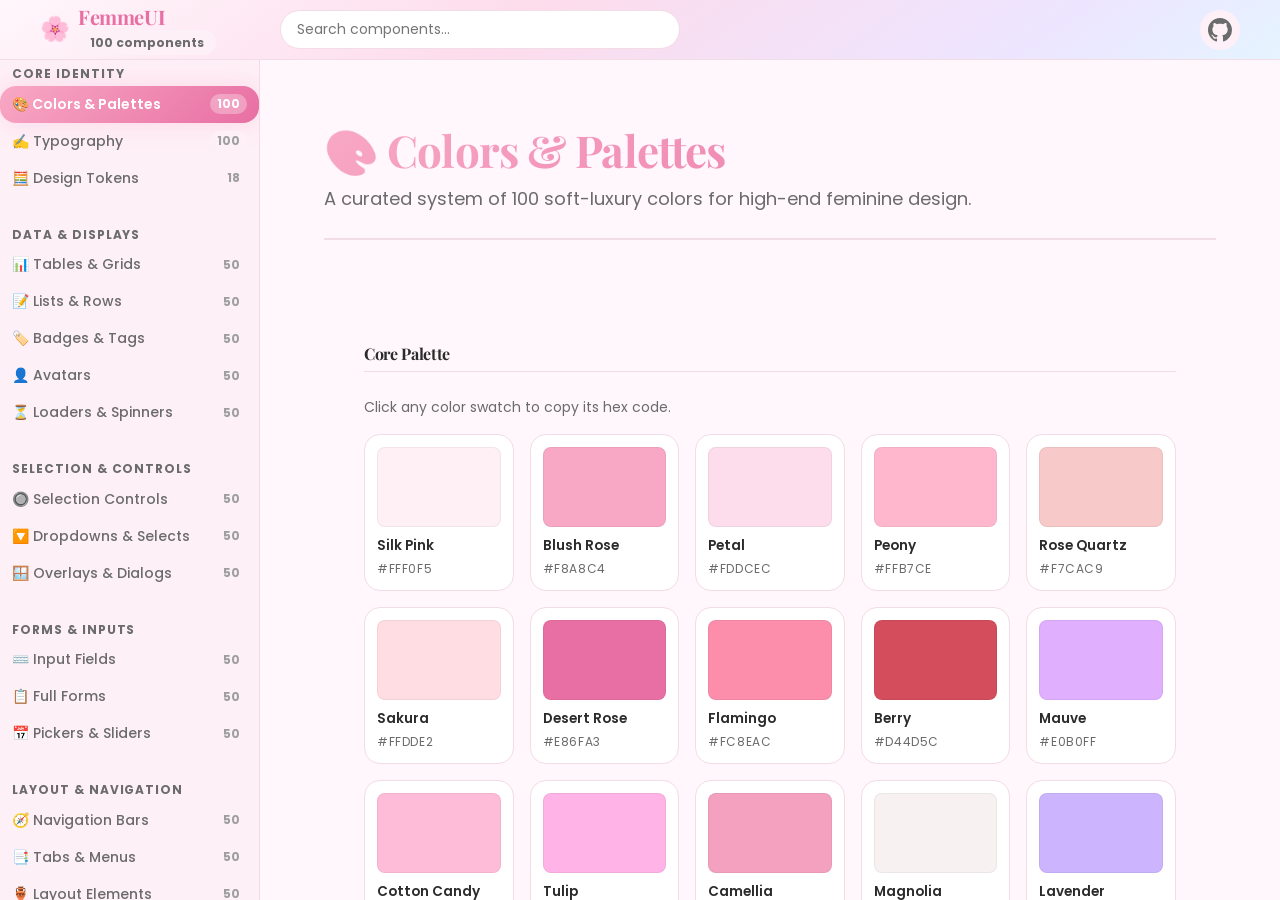
==== commit fd2d77a9: "Massive 50x expansion of FemmeUI component library with 2000+ luxury variants and dynamic rendering " ====
--- a/index.html
+++ b/index.html
@@ -17,6 +17,7 @@
   <link rel="stylesheet" href="css/tokens.css">
   <link rel="stylesheet" href="css/base.css">
   <link rel="stylesheet" href="css/library.css">
+  <link rel="stylesheet" href="css/components.css">
 </head>
 <body>
 
@@ -65,32 +66,100 @@
           <span class="sidebar-count">18</span>
         </button>
       </div>
-      
+
       <div class="sidebar-section">
-        <span class="sidebar-label">Interactive Elements</span>
-        <button class="lib-nav-item" onclick="showSection('buttons', this)">
-          <span>💅 Buttons</span>
+        <span class="sidebar-label">Data & Displays</span>
+        <button class="lib-nav-item" onclick="showSection('tables', this)">
+          <span>📊 Tables & Grids</span>
+          <span class="sidebar-count">50</span>
+        </button>
+        <button class="lib-nav-item" onclick="showSection('lists', this)">
+          <span>📝 Lists & Rows</span>
           <span class="sidebar-count">50</span>
         </button>
         <button class="lib-nav-item" onclick="showSection('badges', this)">
           <span>🏷️ Badges & Tags</span>
-          <span class="sidebar-count">28</span>
+          <span class="sidebar-count">50</span>
+        </button>
+        <button class="lib-nav-item" onclick="showSection('avatars', this)">
+          <span>👤 Avatars</span>
+          <span class="sidebar-count">50</span>
+        </button>
+        <button class="lib-nav-item" onclick="showSection('loaders', this)">
+          <span>⏳ Loaders & Spinners</span>
+          <span class="sidebar-count">50</span>
         </button>
       </div>
 
       <div class="sidebar-section">
-        <span class="sidebar-label">Layout & Display</span>
+        <span class="sidebar-label">Selection & Controls</span>
+        <button class="lib-nav-item" onclick="showSection('selection', this)">
+          <span>🔘 Selection Controls</span>
+          <span class="sidebar-count">50</span>
+        </button>
+        <button class="lib-nav-item" onclick="showSection('dropdowns', this)">
+          <span>🔽 Dropdowns & Selects</span>
+          <span class="sidebar-count">50</span>
+        </button>
+        <button class="lib-nav-item" onclick="showSection('overlays', this)">
+          <span>🪟 Overlays & Dialogs</span>
+          <span class="sidebar-count">50</span>
+        </button>
+      </div>
+
+      <div class="sidebar-section">
+        <span class="sidebar-label">Forms & Inputs</span>
+        <button class="lib-nav-item" onclick="showSection('inputs', this)">
+          <span>⌨️ Input Fields</span>
+          <span class="sidebar-count">50</span>
+        </button>
+        <button class="lib-nav-item" onclick="showSection('forms', this)">
+          <span>📋 Full Forms</span>
+          <span class="sidebar-count">50</span>
+        </button>
+        <button class="lib-nav-item" onclick="showSection('pickers', this)">
+          <span>📅 Pickers & Sliders</span>
+          <span class="sidebar-count">50</span>
+        </button>
+      </div>
+
+      <div class="sidebar-section">
+        <span class="sidebar-label">Layout & Navigation</span>
+        <button class="lib-nav-item" onclick="showSection('navigation', this)">
+          <span>🧭 Navigation Bars</span>
+          <span class="sidebar-count">50</span>
+        </button>
+        <button class="lib-nav-item" onclick="showSection('tabs', this)">
+          <span>📑 Tabs & Menus</span>
+          <span class="sidebar-count">50</span>
+        </button>
+        <button class="lib-nav-item" onclick="showSection('layout', this)">
+          <span>🏺 Layout Elements</span>
+          <span class="sidebar-count">50</span>
+        </button>
+        <button class="lib-nav-item" onclick="showSection('hero', this)">
+          <span>✨ Hero & Banners</span>
+          <span class="sidebar-count">50</span>
+        </button>
+        <button class="lib-nav-item" onclick="showSection('footers', this)">
+          <span>🦶 Footers</span>
+          <span class="sidebar-count">50</span>
+        </button>
+      </div>
+
+      <div class="sidebar-section">
+        <span class="sidebar-label">Advanced Components</span>
+        <button class="lib-nav-item" onclick="showSection('advanced', this)">
+          <span>🚀 Advanced UI</span>
+          <span class="sidebar-count">50</span>
+        </button>
         <button class="lib-nav-item" onclick="showSection('cards', this)">
-          <span>🧁 Cards</span>
-          <span class="sidebar-count">25</span>
-        </button>
-        <button class="lib-nav-item" onclick="showSection('navigation', this)">
-          <span>🧭 Navigation</span>
-          <span class="sidebar-count">50</span>
-        </button>
-        <button class="lib-nav-item" onclick="showSection('overlays', this)">
-          <span>🪟 Overlays</span>
-          <span class="sidebar-count">10</span>
+          <span>🧁 Luxury Cards</span>
+          <span class="sidebar-count">50</span>
+        </button>
+        <button class="lib-nav-item" onclick="showSection('dashboard', this)">
+          <span>📊 Dashboards</span>
+          <span class="sidebar-count">50</span>
         </button>
       </div>
     </aside>
@@ -449,6 +518,159 @@
           </div>
         </div>
       </section>
+      <!-- ====================================================
+           📊 TABLES & GRIDS
+      ===================================================== -->
+      <section id="sec-tables" class="lib-section">
+        <div class="lib-section-header">
+          <h1 class="lib-section-title">📊 Tables & Grids</h1>
+          <p class="lib-section-sub">50 luxury data presentation layouts.</p>
+        </div>
+        <div id="render-tables" class="render-container"></div>
+      </section>
+
+      <!-- ====================================================
+           📝 LISTS & ROWS
+      ===================================================== -->
+      <section id="sec-lists" class="lib-section">
+        <div class="lib-section-header">
+          <h1 class="lib-section-title">📝 Lists & Rows</h1>
+          <p class="lib-section-sub">50 elegant horizontal and vertical list variants.</p>
+        </div>
+        <div id="render-lists" class="render-container"></div>
+      </section>
+
+      <!-- ====================================================
+           👤 AVATARS
+      ===================================================== -->
+      <section id="sec-avatars" class="lib-section">
+        <div class="lib-section-header">
+          <h1 class="lib-section-title">👤 Avatars</h1>
+          <p class="lib-section-sub">50 user profile and imagery placeholders.</p>
+        </div>
+        <div id="render-avatars" class="render-container"></div>
+      </section>
+
+      <!-- ====================================================
+           ⏳ LOADERS & SPINNERS
+      ===================================================== -->
+      <section id="sec-loaders" class="lib-section">
+        <div class="lib-section-header">
+          <h1 class="lib-section-title">⏳ Loaders & Spinners</h1>
+          <p class="lib-section-sub">50 premium loading animations and progress indicators.</p>
+        </div>
+        <div id="render-loaders" class="render-container"></div>
+      </section>
+
+      <!-- ====================================================
+           🔘 SELECTION CONTROLS
+      ===================================================== -->
+      <section id="sec-selection" class="lib-section">
+        <div class="lib-section-header">
+          <h1 class="lib-section-title">🔘 Selection Controls</h1>
+          <p class="lib-section-sub">50 variants of checkboxes, radios, and toggle switches.</p>
+        </div>
+        <div id="render-selection" class="render-container"></div>
+      </section>
+
+      <!-- ====================================================
+           🔽 DROPDOWNS & SELECTS
+      ===================================================== -->
+      <section id="sec-dropdowns" class="lib-section">
+        <div class="lib-section-header">
+          <h1 class="lib-section-title">🔽 Dropdowns & Selects</h1>
+          <p class="lib-section-sub">50 elegant picker and menu selection controls.</p>
+        </div>
+        <div id="render-dropdowns" class="render-container"></div>
+      </section>
+
+      <!-- ====================================================
+           ⌨️ INPUT FIELDS
+      ===================================================== -->
+      <section id="sec-inputs" class="lib-section">
+        <div class="lib-section-header">
+          <h1 class="lib-section-title">⌨️ Input Fields</h1>
+          <p class="lib-section-sub">50 typography-focused input and textarea designs.</p>
+        </div>
+        <div id="render-inputs" class="render-container"></div>
+      </section>
+
+      <!-- ====================================================
+           📋 FULL FORMS
+      ===================================================== -->
+      <section id="sec-forms" class="lib-section">
+        <div class="lib-section-header">
+          <h1 class="lib-section-title">📋 Full Forms</h1>
+          <p class="lib-section-sub">50 integrated form layouts for various use cases.</p>
+        </div>
+        <div id="render-forms" class="render-container"></div>
+      </section>
+
+      <!-- ====================================================
+           📅 PICKERS & SLIDERS
+      ===================================================== -->
+      <section id="sec-pickers" class="lib-section">
+        <div class="lib-section-header">
+          <h1 class="lib-section-title">📅 Pickers & Sliders</h1>
+          <p class="lib-section-sub">50 date selectors and range sliders.</p>
+        </div>
+        <div id="render-pickers" class="render-container"></div>
+      </section>
+
+      <!-- ====================================================
+           🏺 LAYOUT ELEMENTS
+      ===================================================== -->
+      <section id="sec-layout" class="lib-section">
+        <div class="lib-section-header">
+          <h1 class="lib-section-title">🏺 Layout Elements</h1>
+          <p class="lib-section-sub">50 containers, grids, and dividers.</p>
+        </div>
+        <div id="render-layout" class="render-container"></div>
+      </section>
+
+      <!-- ====================================================
+           ✨ HERO & BANNERS
+      ===================================================== -->
+      <section id="sec-hero" class="lib-section">
+        <div class="lib-section-header">
+          <h1 class="lib-section-title">✨ Hero & Banners</h1>
+          <p class="lib-section-sub">50 high-impact landing page components.</p>
+        </div>
+        <div id="render-hero" class="render-container"></div>
+      </section>
+
+      <!-- ====================================================
+           🦶 FOOTERS
+      ===================================================== -->
+      <section id="sec-footers" class="lib-section">
+        <div class="lib-section-header">
+          <h1 class="lib-section-title">🦶 Footers</h1>
+          <p class="lib-section-sub">50 luxury footer designs.</p>
+        </div>
+        <div id="render-footers" class="render-container"></div>
+      </section>
+
+      <!-- ====================================================
+           🚀 ADVANCED UI
+      ===================================================== -->
+      <section id="sec-advanced" class="lib-section">
+        <div class="lib-section-header">
+          <h1 class="lib-section-title">🚀 Advanced UI</h1>
+          <p class="lib-section-sub">50 complex components (Accordions, Carousels, etc.).</p>
+        </div>
+        <div id="render-advanced" class="render-container"></div>
+      </section>
+
+      <!-- ====================================================
+           📊 DASHBOARDS
+      ===================================================== -->
+      <section id="sec-dashboard" class="lib-section">
+        <div class="lib-section-header">
+          <h1 class="lib-section-title">📊 Dashboards</h1>
+          <p class="lib-section-sub">50 integrated dashboard views.</p>
+        </div>
+        <div id="render-dashboard" class="render-container"></div>
+      </section>
     </main>
   </div>
 
--- a/css/components.css
+++ b/css/components.css
@@ -0,0 +1,145 @@
+/* =====================================================
+   FEMME UI — COMPONENT EXPANSION STYLES
+   Premium variants for Tables, Badges, Avatars, etc.
+   ===================================================== */
+
+/* ── BADGES & CHIPS ── */
+.badge {
+  display: inline-flex;
+  align-items: center;
+  padding: 4px 12px;
+  border-radius: var(--radius-full);
+  font-weight: 700;
+  letter-spacing: 0.02em;
+  text-transform: uppercase;
+  transition: var(--transition-base);
+}
+
+.badge-rose { background: var(--primary-light); color: var(--primary-dark); }
+.badge-gold { background: var(--grad-luxury); color: var(--gold-dark); border: 1px solid var(--gold); }
+.badge-glass { background: rgba(255,255,255,0.4); backdrop-filter: blur(8px); border: 1px solid var(--primary); color: var(--primary-dark); }
+.badge-neumorphic { background: var(--surface); box-shadow: var(--shadow-soft); color: var(--text-muted); }
+.badge-dark { background: #2b1a30; color: #fff; }
+.badge-outline { background: transparent; border: 1.5px solid var(--primary); color: var(--primary); }
+.badge-glow { background: var(--grad-rose); color: #fff; box-shadow: var(--shadow-glow); }
+.badge-minimal { background: var(--surface-alt); color: var(--text-muted); border: 1px solid var(--border); }
+
+/* ── TABLES ── */
+.table { margin-bottom: 2rem; }
+.table th { text-align: left; padding: 12px 20px; font-family: var(--font-heading); background: var(--surface-alt); color: var(--primary-dark); border-bottom: 2px solid var(--border); }
+.table td { padding: 12px 20px; border-bottom: 1px solid var(--border); font-size: 14px; }
+
+.table-rose tr:hover { background: var(--primary-light); }
+.table-gold th { background: var(--grad-luxury); color: var(--gold-dark); }
+.table-glass { background: rgba(255,255,255,0.1); backdrop-filter: blur(15px); border: 1px solid rgba(255,255,255,0.2); }
+.table-neumorphic { border-radius: var(--radius-xl); box-shadow: var(--shadow-soft); border: none; }
+.table-neumorphic td, .table-neumorphic th { border: none; }
+
+/* ── AVATARS ── */
+.avatar { width: 48px; height: 48px; border-radius: 50%; object-fit: cover; border: 2px solid var(--border); transition: 0.3s; }
+.avatar-rose { border-color: var(--primary); box-shadow: var(--shadow-soft); }
+.avatar-gold { border-color: var(--gold); box-shadow: 0 0 15px rgba(212,175,55,0.4); }
+.avatar-glass { background: rgba(255,255,255,0.2); backdrop-filter: blur(5px); }
+.avatar-xl { width: 80px; height: 80px; }
+.avatar-sm { width: 32px; height: 32px; }
+
+/* ── LOADERS ── */
+.loader-petal {
+  width: 40px; height: 40px;
+  border: 4px solid var(--primary-light);
+  border-top-color: var(--primary);
+  border-radius: 50%;
+  animation: spin 1s linear infinite;
+}
+
+.loader-shimmer {
+  width: 100%; height: 20px;
+  background: linear-gradient(90deg, var(--surface-alt) 25%, var(--primary-light) 50%, var(--surface-alt) 75%);
+  background-size: 200% 100%;
+  animation: shimmerBar 1.5s infinite;
+  border-radius: var(--radius-sm);
+}
+
+@keyframes spin { to { transform: rotate(360deg); } }
+@keyframes shimmerBar { from { background-position: 200% 0; } to { background-position: -200% 0; } }
+
+/* ── SELECTION CONTROLS ── */
+.ux-box {
+  width: 20px; height: 20px;
+  border: 2px solid var(--primary);
+  border-radius: 4px;
+  display: flex; align-items: center; justify-content: center;
+  cursor: pointer; transition: 0.2s;
+}
+.ux-box.active { background: var(--primary); color: #fff; }
+.ux-box.rose { border-color: var(--primary); }
+.ux-box.gold { border-color: var(--gold); }
+.ux-box.gold.active { background: var(--grad-luxury); border-color: var(--gold); }
+
+.ux-radio {
+  width: 20px; height: 20px;
+  border: 2px solid var(--primary);
+  border-radius: 50%;
+  display: flex; align-items: center; justify-content: center;
+  cursor: pointer; transition: 0.2s;
+}
+.ux-radio.active::after {
+  content: ''; width: 10px; height: 10px; background: var(--primary); border-radius: 50%;
+}
+
+/* ── TOOLTIPS ── */
+.tooltip-lux {
+  position: relative;
+  display: inline-block;
+  background: var(--text);
+  color: #fff;
+  padding: 6px 12px;
+  border-radius: var(--radius-sm);
+  font-size: 11px;
+  font-weight: 600;
+  box-shadow: var(--shadow-medium);
+}
+.tooltip-lux::after {
+  content: ''; position: absolute; top: 100%; left: 50%; transform: translateX(-50%);
+  border: 6px solid transparent; border-top-color: var(--text);
+}
+
+.tooltip-rose { background: var(--grad-rose); }
+.tooltip-gold { background: var(--grad-luxury); color: var(--gold-dark); }
+
+/* ── DROPDOWNS ── */
+.select-lux {
+  padding: 10px 16px; border: 1.5px solid var(--border); border-radius: var(--radius-full);
+  font-family: var(--font-body); font-size: 14px; background: var(--surface); color: var(--text);
+  appearance: none; cursor: pointer; min-width: 160px;
+}
+.select-lux:focus { border-color: var(--primary); outline: none; box-shadow: 0 0 0 3px var(--primary-light); }
+
+/* ── INPUTS ── */
+.input-lux {
+  width: 100%; padding: 12px 20px; border: 1.5px solid var(--border); border-radius: var(--radius-lg);
+  font-family: var(--font-body); font-size: 14px; background: var(--surface); color: var(--text);
+  transition: all 0.3s ease;
+}
+.input-lux:focus { border-color: var(--primary); outline: none; box-shadow: 0 0 15px var(--primary-light); }
+.input-rose { border-bottom: 2px solid var(--primary); border-top: none; border-left: none; border-right: none; border-radius: 0; }
+.input-gold { border-color: var(--gold); background: var(--surface-alt); }
+
+/* ── HERO MINI ── */
+.hero-mini {
+  width: 100%; padding: 40px 20px; text-align: center; border-radius: var(--radius-xl);
+  background: var(--grad-rose); color: #fff; box-shadow: var(--shadow-medium);
+}
+.hero-mini h2 { font-family: var(--font-heading); font-size: 1.5rem; margin-bottom: 10px; }
+.hero-gold { background: var(--grad-luxury); color: var(--gold-dark); }
+.hero-glass { background: rgba(255,255,255,0.2); backdrop-filter: blur(20px); border: 1px solid rgba(255,255,255,0.3); color: var(--primary-dark); }
+
+/* ── DASHBOARD MINI ── */
+.dash-card {
+  background: var(--surface); border: 1px solid var(--border); border-radius: var(--radius-lg);
+  padding: 16px; display: flex; flex-direction: column; gap: 8px; box-shadow: var(--shadow-soft);
+}
+.dash-stat { font-size: 24px; font-weight: 800; color: var(--primary-dark); }
+
+/* ── FORM STYLES ── */
+.form-lux { display: flex; flex-direction: column; gap: 12px; padding: 20px; border-radius: var(--radius-xl); background: var(--surface); border: 1px solid var(--border); }
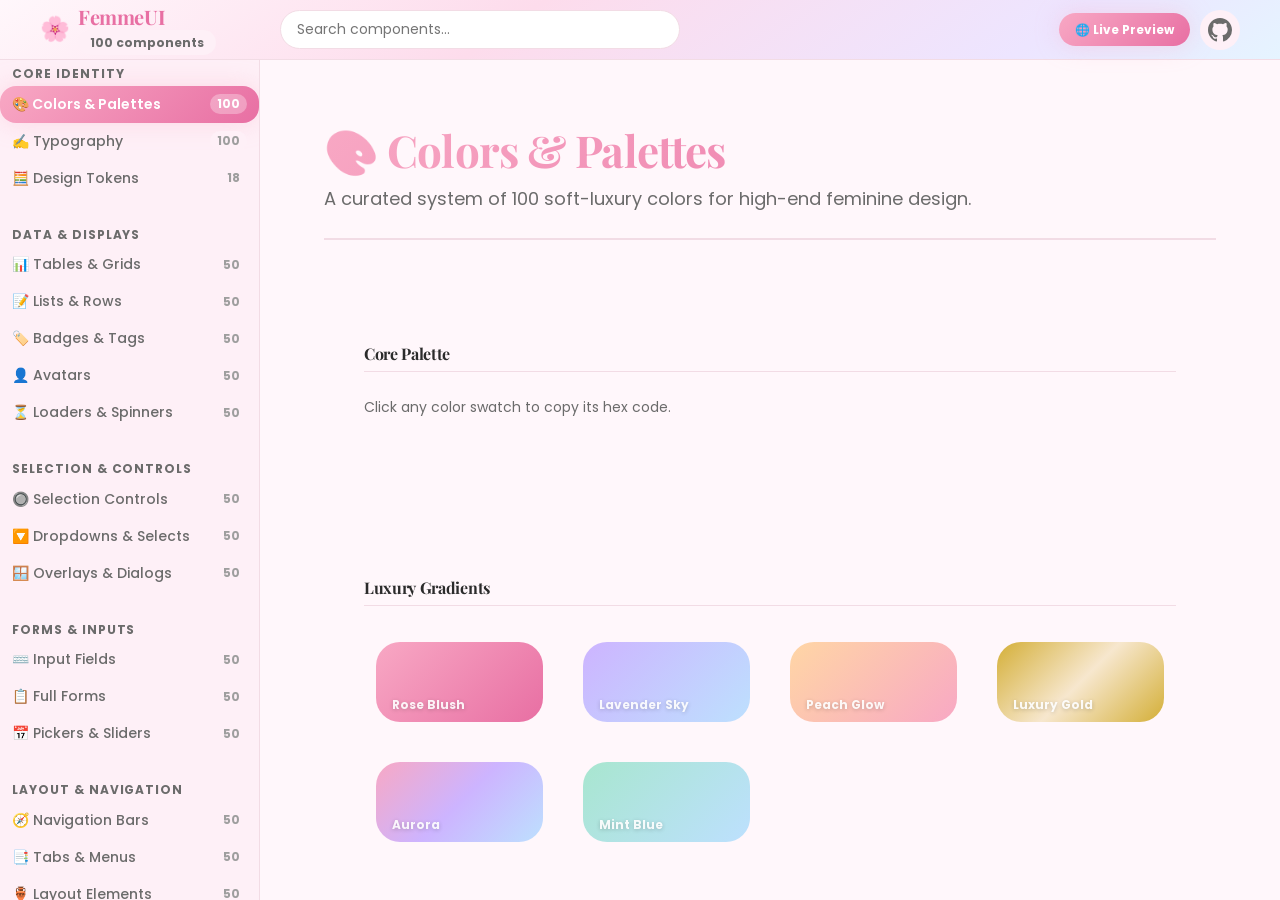
==== commit d8c164f1: "fix: sidebar navigation + live preview link + GitHub Pages setup + README update" ====
--- a/index.html
+++ b/index.html
@@ -38,7 +38,12 @@
         <input type="text" class="lib-search" placeholder="Search components..." oninput="searchComponents(this.value)">
       </div>
 
-      <div class="lib-header-actions" style="margin-left:auto;">
+      <div class="lib-header-actions" style="margin-left:auto; display:flex; align-items:center; gap:10px;">
+        <a href="https://alysha93.github.io/Appealing-UI-Component-List/" target="_blank" 
+           style="display:inline-flex; align-items:center; gap:6px; padding:7px 16px; background:var(--grad-rose); color:#fff; border-radius:var(--radius-full); font-size:12px; font-weight:700; text-decoration:none; box-shadow:var(--shadow-glow); transition:0.3s; white-space:nowrap;"
+           onmouseover="this.style.transform='translateY(-2px)'" onmouseout="this.style.transform=''">
+          🌐 Live Preview
+        </a>
         <a href="https://github.com/Alysha93/Appealing-UI-Component-List" target="_blank" class="github-link" title="View on GitHub">
           <svg height="24" viewBox="0 0 16 16" width="24" fill="currentColor"><path d="M8 0C3.58 0 0 3.58 0 8c0 3.54 2.29 6.53 5.47 7.59.4.07.55-.17.55-.38 0-.19-.01-.82-.01-1.49-2.01.37-2.53-.49-2.69-.94-.09-.23-.48-.94-.82-1.13-.28-.15-.68-.52-.01-.53.63-.01 1.08.58 1.23.82.72 1.21 1.87.87 2.33.66.07-.52.28-.87.51-1.07-1.78-.2-3.64-.89-3.64-3.95 0-.87.31-1.59.82-2.15-.08-.2-.36-1.02.08-2.12 0 0 .67-.21 2.2.82.64-.18 1.32-.27 2-.27.68 0 1.36.09 2 .27 1.53-1.04 2.2-.82 2.2-.82.44 1.1.16 1.92.08 2.12.51.56.82 1.27.82 2.15 0 3.07-1.87 3.75-3.65 3.95.29.25.54.73.54 1.48 0 1.07-.01 1.93-.01 2.2 0 .21.15.46.55.38A8.013 8.013 0 0016 8c0-4.42-3.58-8-8-8z"></path></svg>
         </a>
--- a/css/components.css
+++ b/css/components.css
@@ -25,15 +25,35 @@
 .badge-minimal { background: var(--surface-alt); color: var(--text-muted); border: 1px solid var(--border); }
 
 /* ── TABLES ── */
-.table { margin-bottom: 2rem; }
+.table { margin-bottom: 2rem; border-spacing: 0; width: 100%; }
 .table th { text-align: left; padding: 12px 20px; font-family: var(--font-heading); background: var(--surface-alt); color: var(--primary-dark); border-bottom: 2px solid var(--border); }
-.table td { padding: 12px 20px; border-bottom: 1px solid var(--border); font-size: 14px; }
+.table td { padding: 12px 20px; border-bottom: 1px solid var(--border); font-size: 14px; transition: 0.2s; }
 
+/* Table Theme Variants */
 .table-rose tr:hover { background: var(--primary-light); }
-.table-gold th { background: var(--grad-luxury); color: var(--gold-dark); }
-.table-glass { background: rgba(255,255,255,0.1); backdrop-filter: blur(15px); border: 1px solid rgba(255,255,255,0.2); }
-.table-neumorphic { border-radius: var(--radius-xl); box-shadow: var(--shadow-soft); border: none; }
-.table-neumorphic td, .table-neumorphic th { border: none; }
+.table-gold th { background: var(--grad-luxury); color: var(--gold-dark); border-bottom-color: var(--gold); }
+.table-gold td { border-bottom-color: rgba(212, 175, 55, 0.2); }
+.table-glass { background: rgba(255,255,255,0.05); backdrop-filter: blur(15px); border: 1px solid rgba(255,255,255,0.1); border-radius: 12px; overflow: hidden; }
+.table-glass td { border-bottom-color: rgba(255,255,255,0.1); }
+.table-neumorphic { border-radius: var(--radius-xl); box-shadow: var(--shadow-soft); border: none; background: var(--surface); padding: 10px; }
+.table-neumorphic td, .table-neumorphic th { border: none; padding: 15px 20px; }
+.table-neumorphic tr:not(:last-child) td { border-bottom: 1px solid rgba(0,0,0,0.03); }
+
+/* Table Utility Extras for Super Variety */
+.table-striped-rose tr:nth-child(even) { background: rgba(253, 220, 236, 0.3); }
+.table-striped-gold tr:nth-child(even) { background: rgba(230, 190, 138, 0.1); }
+.table-bordered { border: 1.5px solid var(--border); border-radius: 8px; overflow: hidden; }
+.table-bordered td, .table-bordered th { border: 1px solid var(--border); }
+.table-dashed-gold { border: 2px dashed var(--gold); border-radius: 12px; }
+.table-glow-rose { box-shadow: 0 0 20px rgba(232, 111, 163, 0.15); border: 1px solid var(--primary-light); }
+.table-tight td, .table-tight th { padding: 8px 15px; }
+.table-airy td, .table-airy th { padding: 20px 25px; }
+
+/* Grid Specific Items */
+.grid-preview { display: grid; gap: 16px; width: 100%; }
+.grid-2 { grid-template-columns: repeat(2, 1fr); }
+.grid-3 { grid-template-columns: repeat(3, 1fr); }
+.grid-stack { display: flex; flex-direction: column; gap: 12px; }
 
 /* ── AVATARS ── */
 .avatar { width: 48px; height: 48px; border-radius: 50%; object-fit: cover; border: 2px solid var(--border); transition: 0.3s; }
@@ -107,13 +127,24 @@
 .tooltip-rose { background: var(--grad-rose); }
 .tooltip-gold { background: var(--grad-luxury); color: var(--gold-dark); }
 
-/* ── DROPDOWNS ── */
+/* ── DROPDOWNS & SELECTS ── */
 .select-lux {
-  padding: 10px 16px; border: 1.5px solid var(--border); border-radius: var(--radius-full);
+  padding: 10px 16px; border: 1.5px solid var(--border); border-radius: var(--radius-md);
   font-family: var(--font-body); font-size: 14px; background: var(--surface); color: var(--text);
-  appearance: none; cursor: pointer; min-width: 160px;
+  appearance: none; cursor: pointer; min-width: 180px; transition: 0.3s;
 }
-.select-lux:focus { border-color: var(--primary); outline: none; box-shadow: 0 0 0 3px var(--primary-light); }
+.select-lux:focus { border-color: var(--primary); outline: none; box-shadow: 0 0 10px var(--primary-light); }
+
+.select-pill { border-radius: var(--radius-full); padding-left: 20px; }
+.select-rose { border-color: var(--primary-light); background: var(--surface-alt); }
+.select-gold { border-color: var(--gold); border-width: 2px; font-weight: 700; color: var(--gold-dark); }
+.select-glass { background: rgba(255,255,255,0.05); backdrop-filter: blur(10px); border: 1px solid rgba(255,255,255,0.1); color: var(--primary-dark); }
+.select-minimal { border: none; border-bottom: 2px solid var(--border); border-radius: 0; background: transparent; padding-left: 4px; }
+.select-minimal:focus { border-bottom-color: var(--primary); box-shadow: none; }
+
+.select-arrow { pointer-events: none; position: absolute; right: 15px; top: 50%; transform: translateY(-50%); font-size: 10px; color: var(--text-muted); }
+.select-arrow-gold { color: var(--gold); font-size: 12px; }
+.select-arrow-dot::after { content: '✦'; color: var(--primary); }
 
 /* ── INPUTS ── */
 .input-lux {
@@ -134,12 +165,27 @@
 .hero-gold { background: var(--grad-luxury); color: var(--gold-dark); }
 .hero-glass { background: rgba(255,255,255,0.2); backdrop-filter: blur(20px); border: 1px solid rgba(255,255,255,0.3); color: var(--primary-dark); }
 
-/* ── DASHBOARD MINI ── */
-.dash-card {
-  background: var(--surface); border: 1px solid var(--border); border-radius: var(--radius-lg);
-  padding: 16px; display: flex; flex-direction: column; gap: 8px; box-shadow: var(--shadow-soft);
+/* ── SLIDERS & PICKERS ── */
+.slider-lux {
+  -webkit-appearance: none; width: 100%; height: 6px; background: var(--surface-alt);
+  border-radius: 5px; outline: none; transition: 0.3s;
 }
-.dash-stat { font-size: 24px; font-weight: 800; color: var(--primary-dark); }
+.slider-lux::-webkit-slider-thumb {
+  -webkit-appearance: none; appearance: none;
+  width: 18px; height: 18px; border-radius: 50%;
+  background: var(--primary); cursor: pointer; transition: 0.2s;
+  box-shadow: var(--shadow-soft); border: 2px solid #fff;
+}
+.slider-lux::-webkit-slider-thumb:hover { transform: scale(1.2); box-shadow: var(--shadow-glow); }
 
-/* ── FORM STYLES ── */
-.form-lux { display: flex; flex-direction: column; gap: 12px; padding: 20px; border-radius: var(--radius-xl); background: var(--surface); border: 1px solid var(--border); }
+.slider-rose::-webkit-slider-thumb { background: var(--grad-rose); }
+.slider-gold::-webkit-slider-thumb { background: var(--grad-luxury); border-color: var(--gold); }
+.slider-glass { background: rgba(255,255,255,0.1); border: 1px solid rgba(255,255,255,0.1); }
+.slider-glass::-webkit-slider-thumb { background: rgba(255,255,255,0.8); backdrop-filter: blur(5px); }
+
+.slider-thick { height: 12px; }
+.slider-thin { height: 2px; }
+.slider-pill::-webkit-slider-thumb { border-radius: 4px; width: 10px; height: 22px; }
+
+/* ── FORM STYLES (Refined) ── */
+.form-lux { display: flex; flex-direction: column; gap: 12px; padding: 20px; border-radius: var(--radius-xl); background: var(--surface); border: 1px solid var(--border); box-shadow: var(--shadow-soft); }
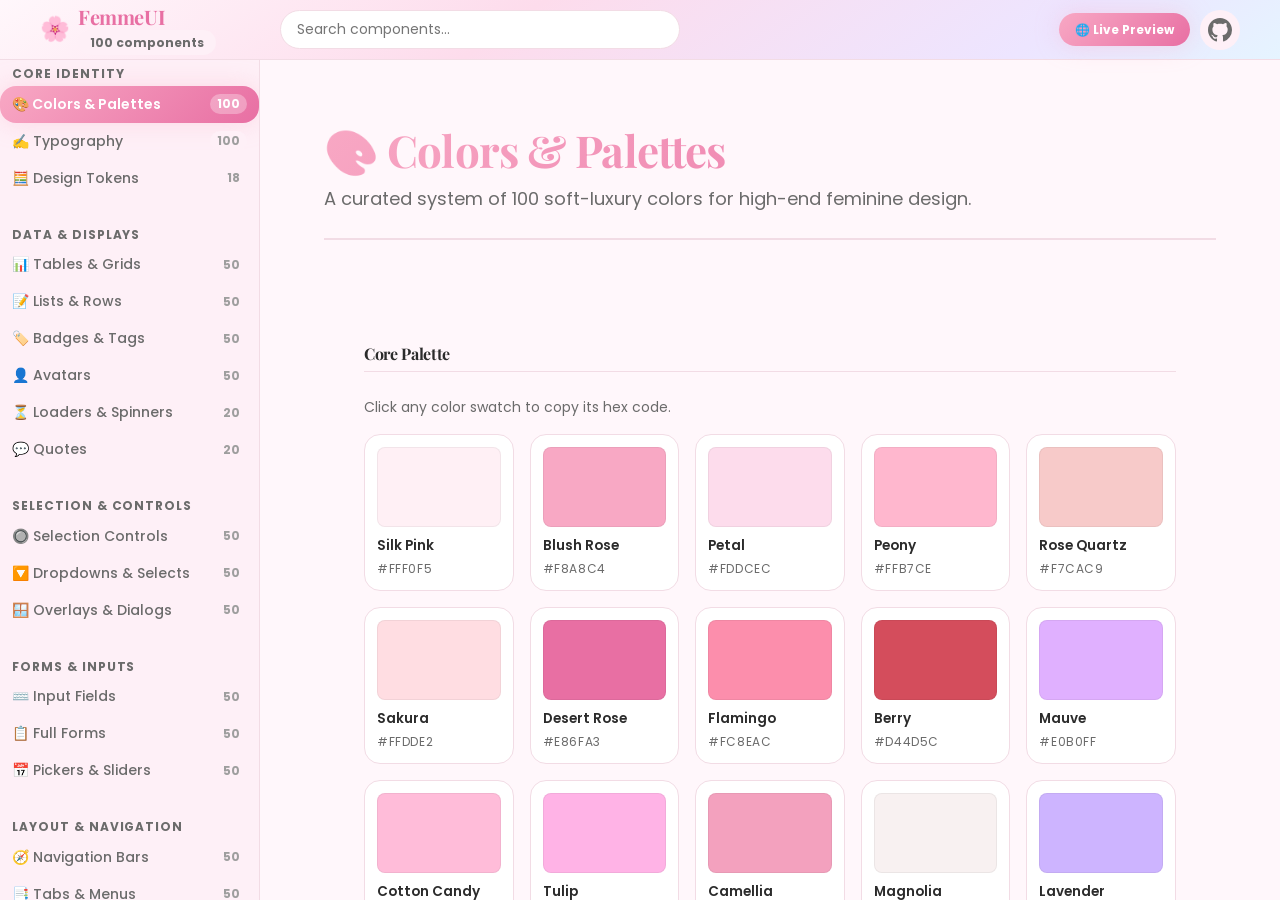
==== commit 215ef0e3: "feat: integrate Soft Aesthetic Quotes (Ethereal Reflections) component" ====
--- a/index.html
+++ b/index.html
@@ -92,7 +92,11 @@
         </button>
         <button class="lib-nav-item" onclick="showSection('loaders', this)">
           <span>⏳ Loaders & Spinners</span>
-          <span class="sidebar-count">50</span>
+          <span class="sidebar-count">20</span>
+        </button>
+        <button class="lib-nav-item" onclick="showSection('quotes', this)">
+          <span>💬 Quotes</span>
+          <span class="sidebar-count">20</span>
         </button>
       </div>
 
@@ -562,9 +566,20 @@
       <section id="sec-loaders" class="lib-section">
         <div class="lib-section-header">
           <h1 class="lib-section-title">⏳ Loaders & Spinners</h1>
-          <p class="lib-section-sub">50 premium loading animations and progress indicators.</p>
+          <p class="lib-section-sub">20 premium loading animations and progress indicators.</p>
         </div>
         <div id="render-loaders" class="render-container"></div>
+      </section>
+
+      <!-- ====================================================
+           💬 QUOTES
+      ===================================================== -->
+      <section id="sec-quotes" class="lib-section">
+        <div class="lib-section-header">
+          <h1 class="lib-section-title">💬 Quotes</h1>
+          <p class="lib-section-sub">20 Ethereal Reflections — Soft aesthetic quote cards with glassmorphism and smooth animations.</p>
+        </div>
+        <div id="render-quotes" class="render-container"></div>
       </section>
 
       <!-- ====================================================
